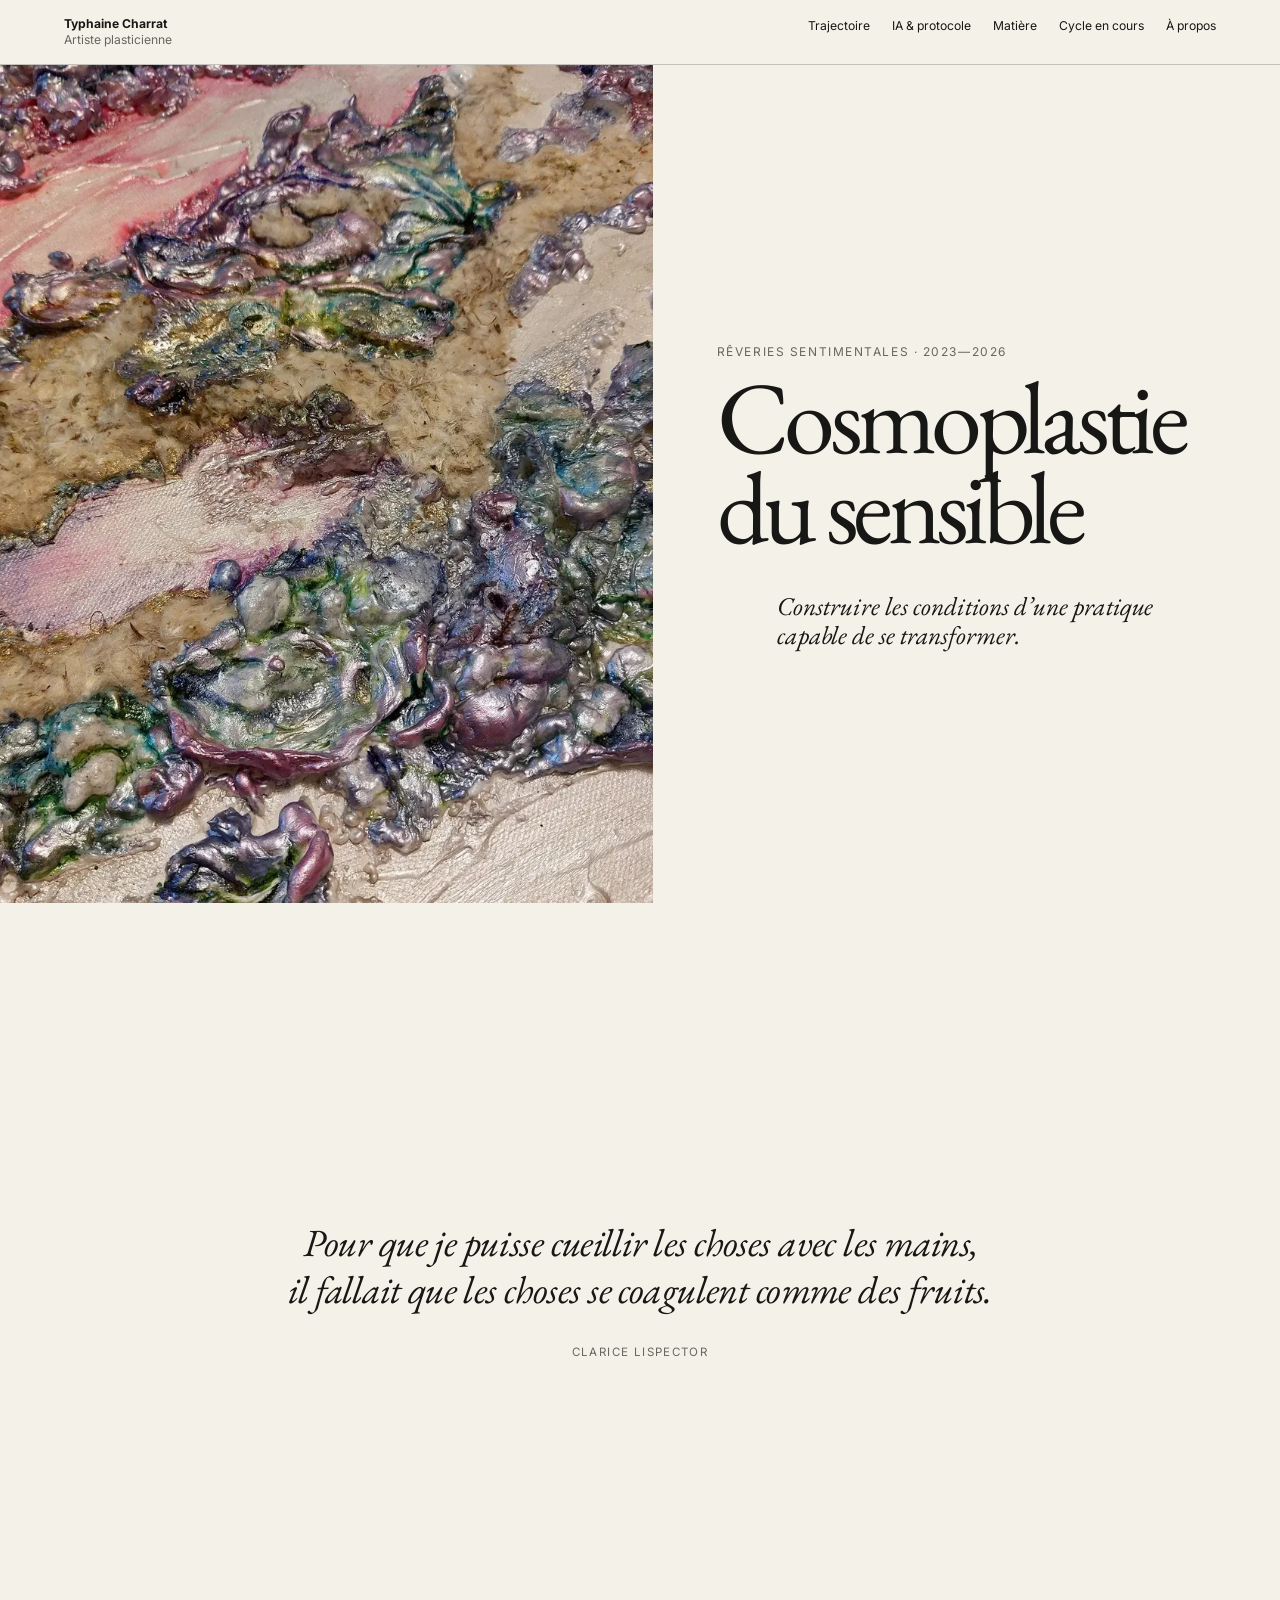
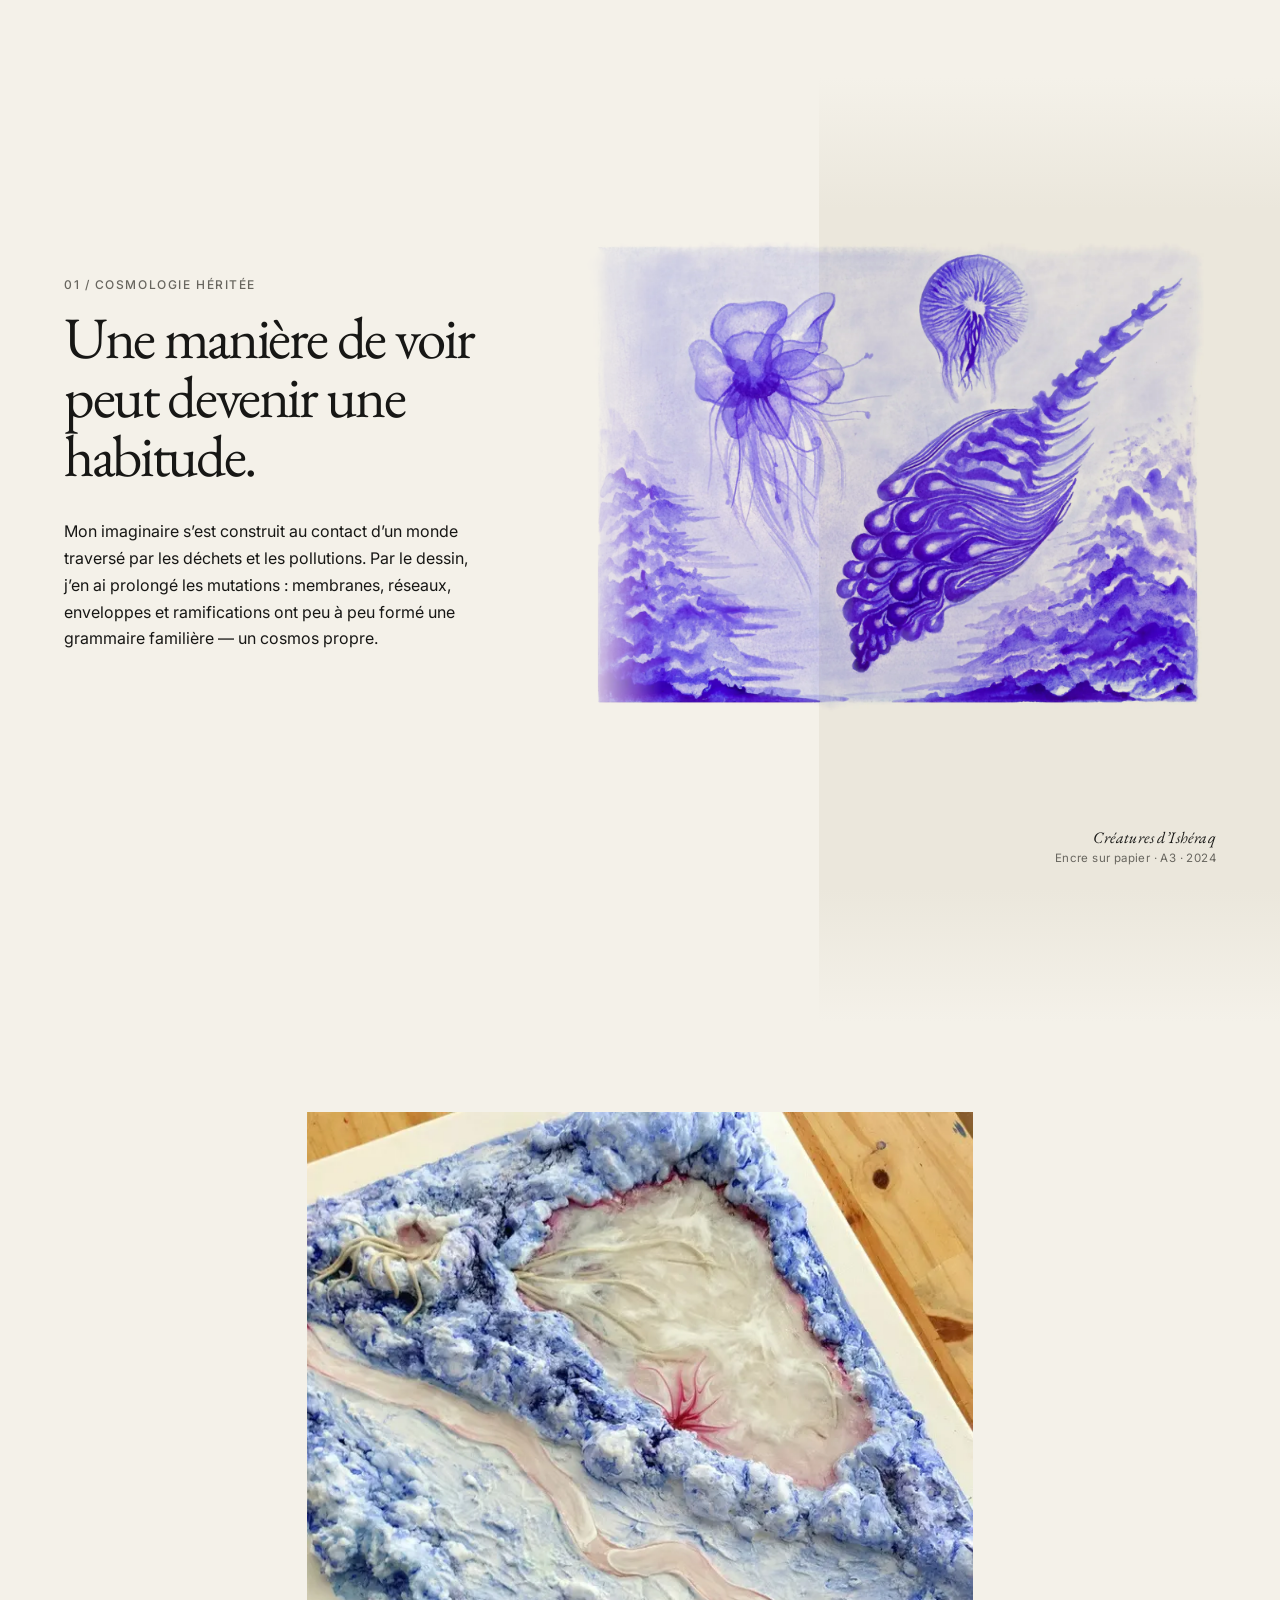
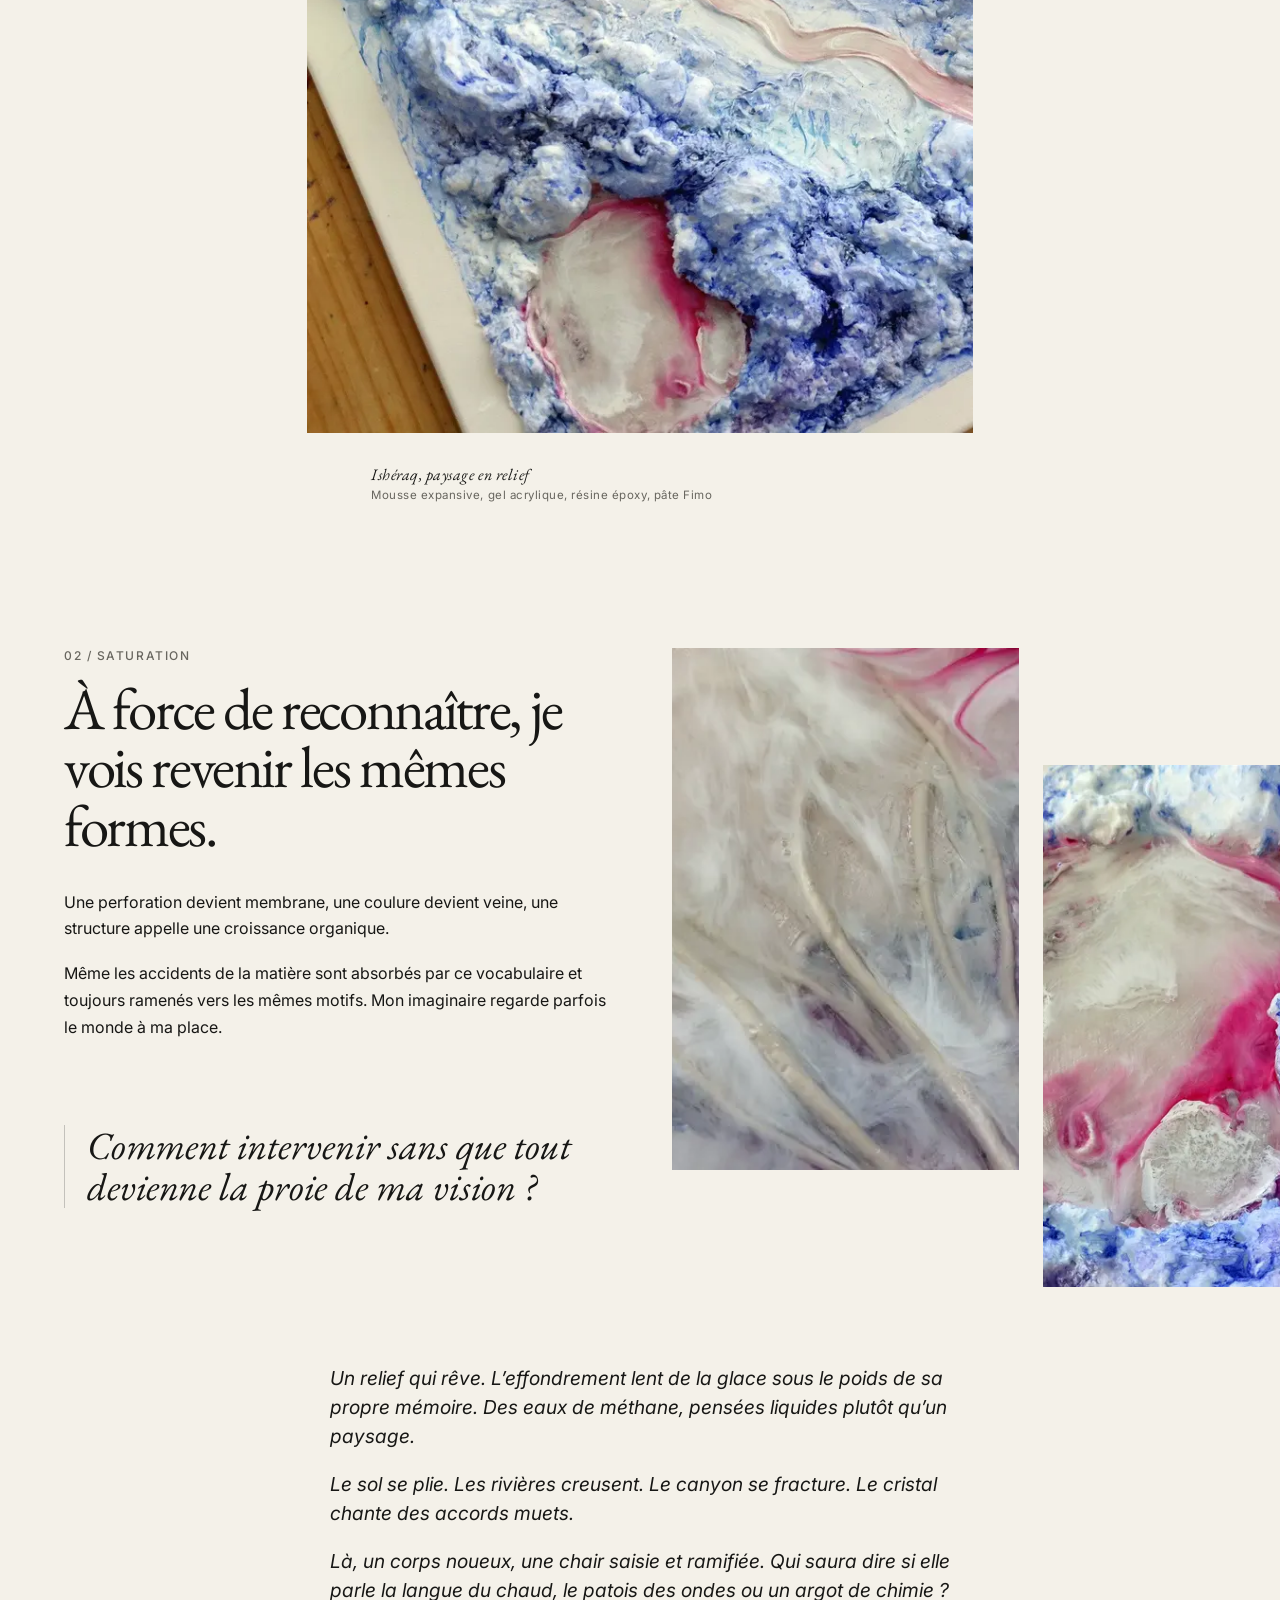
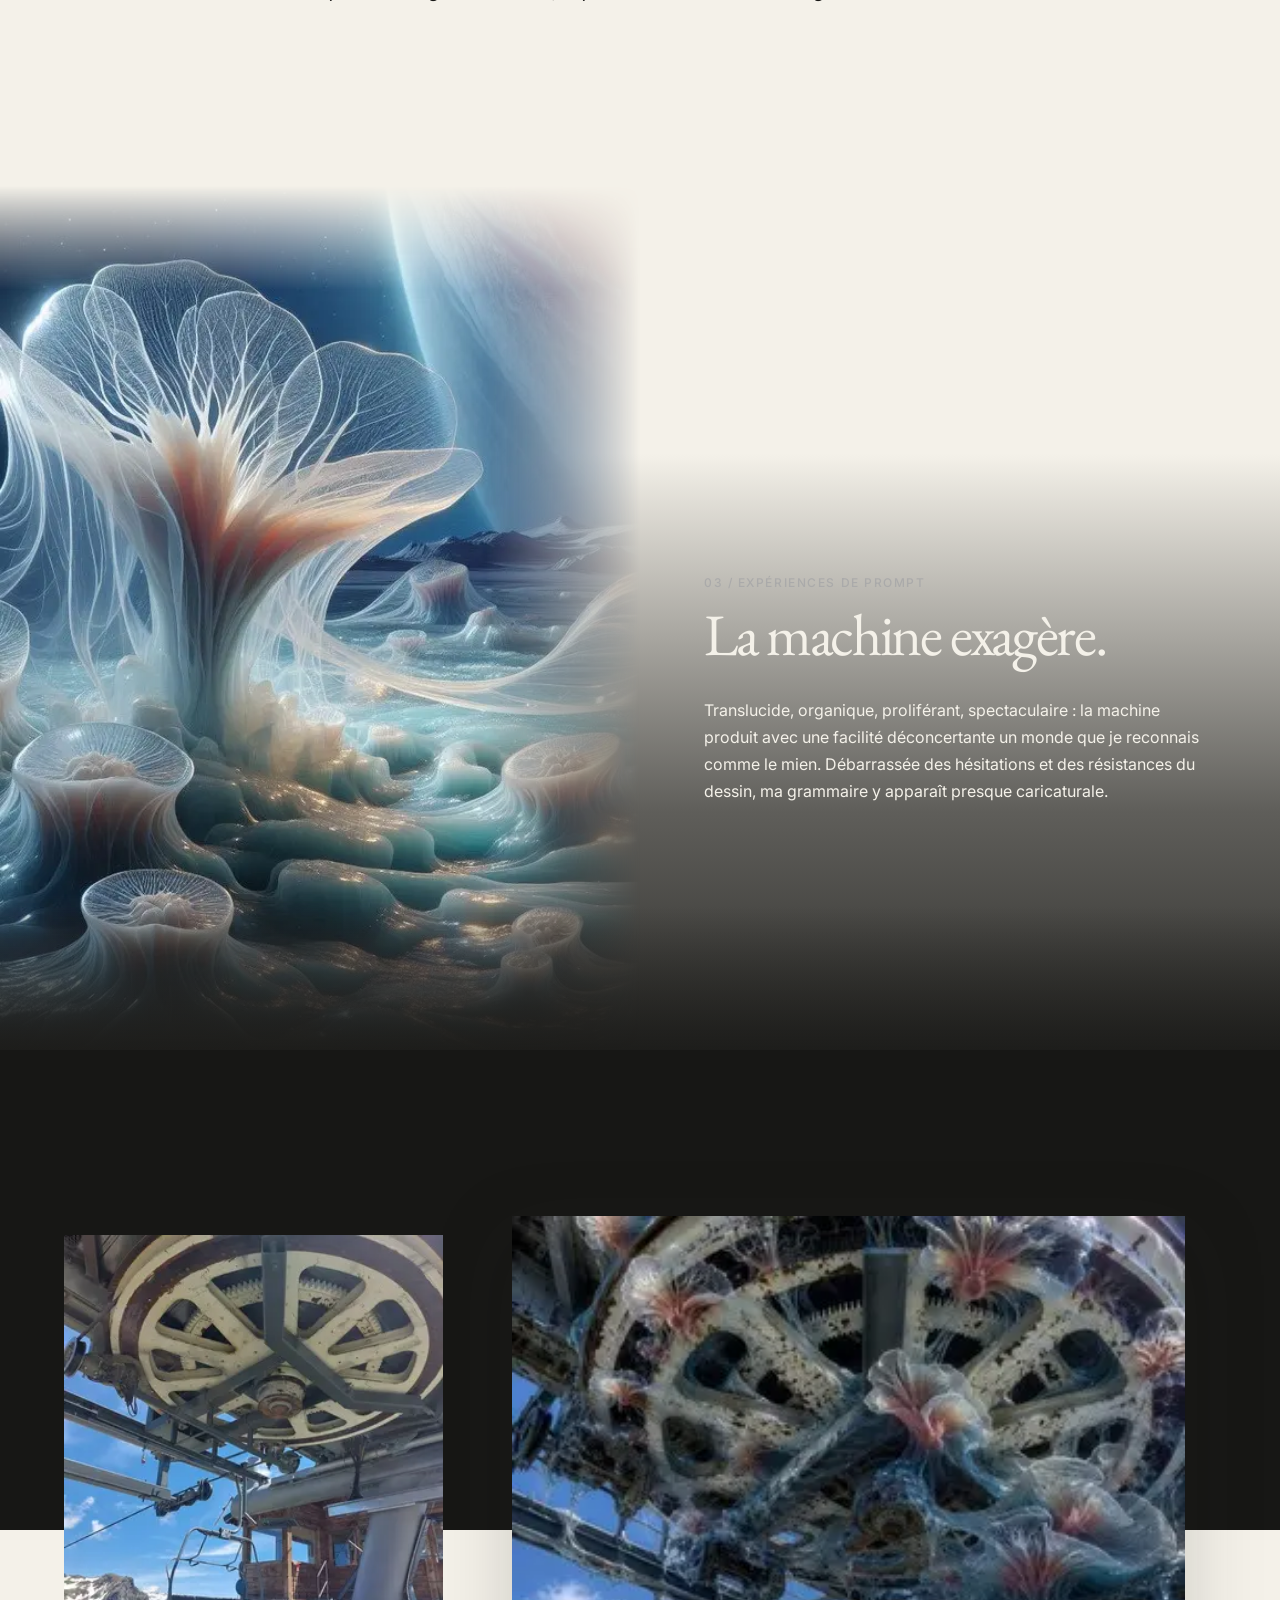
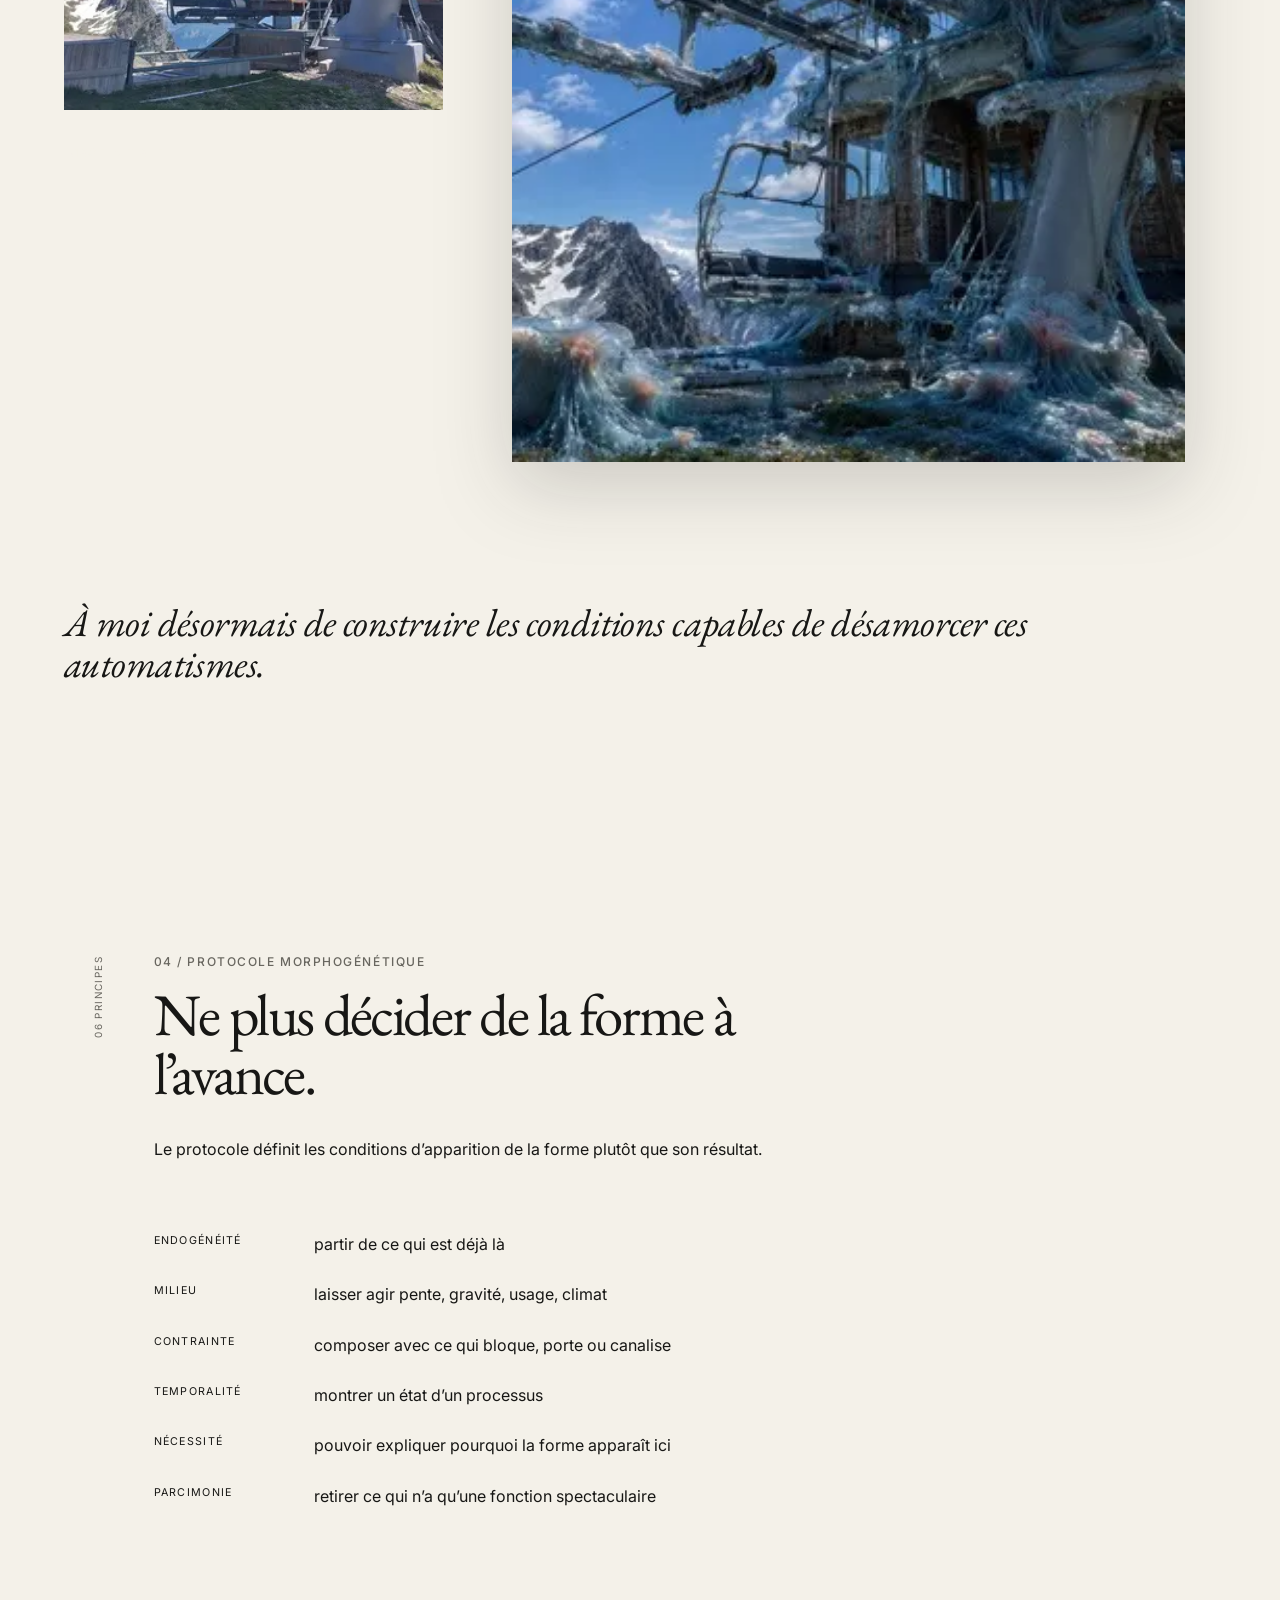
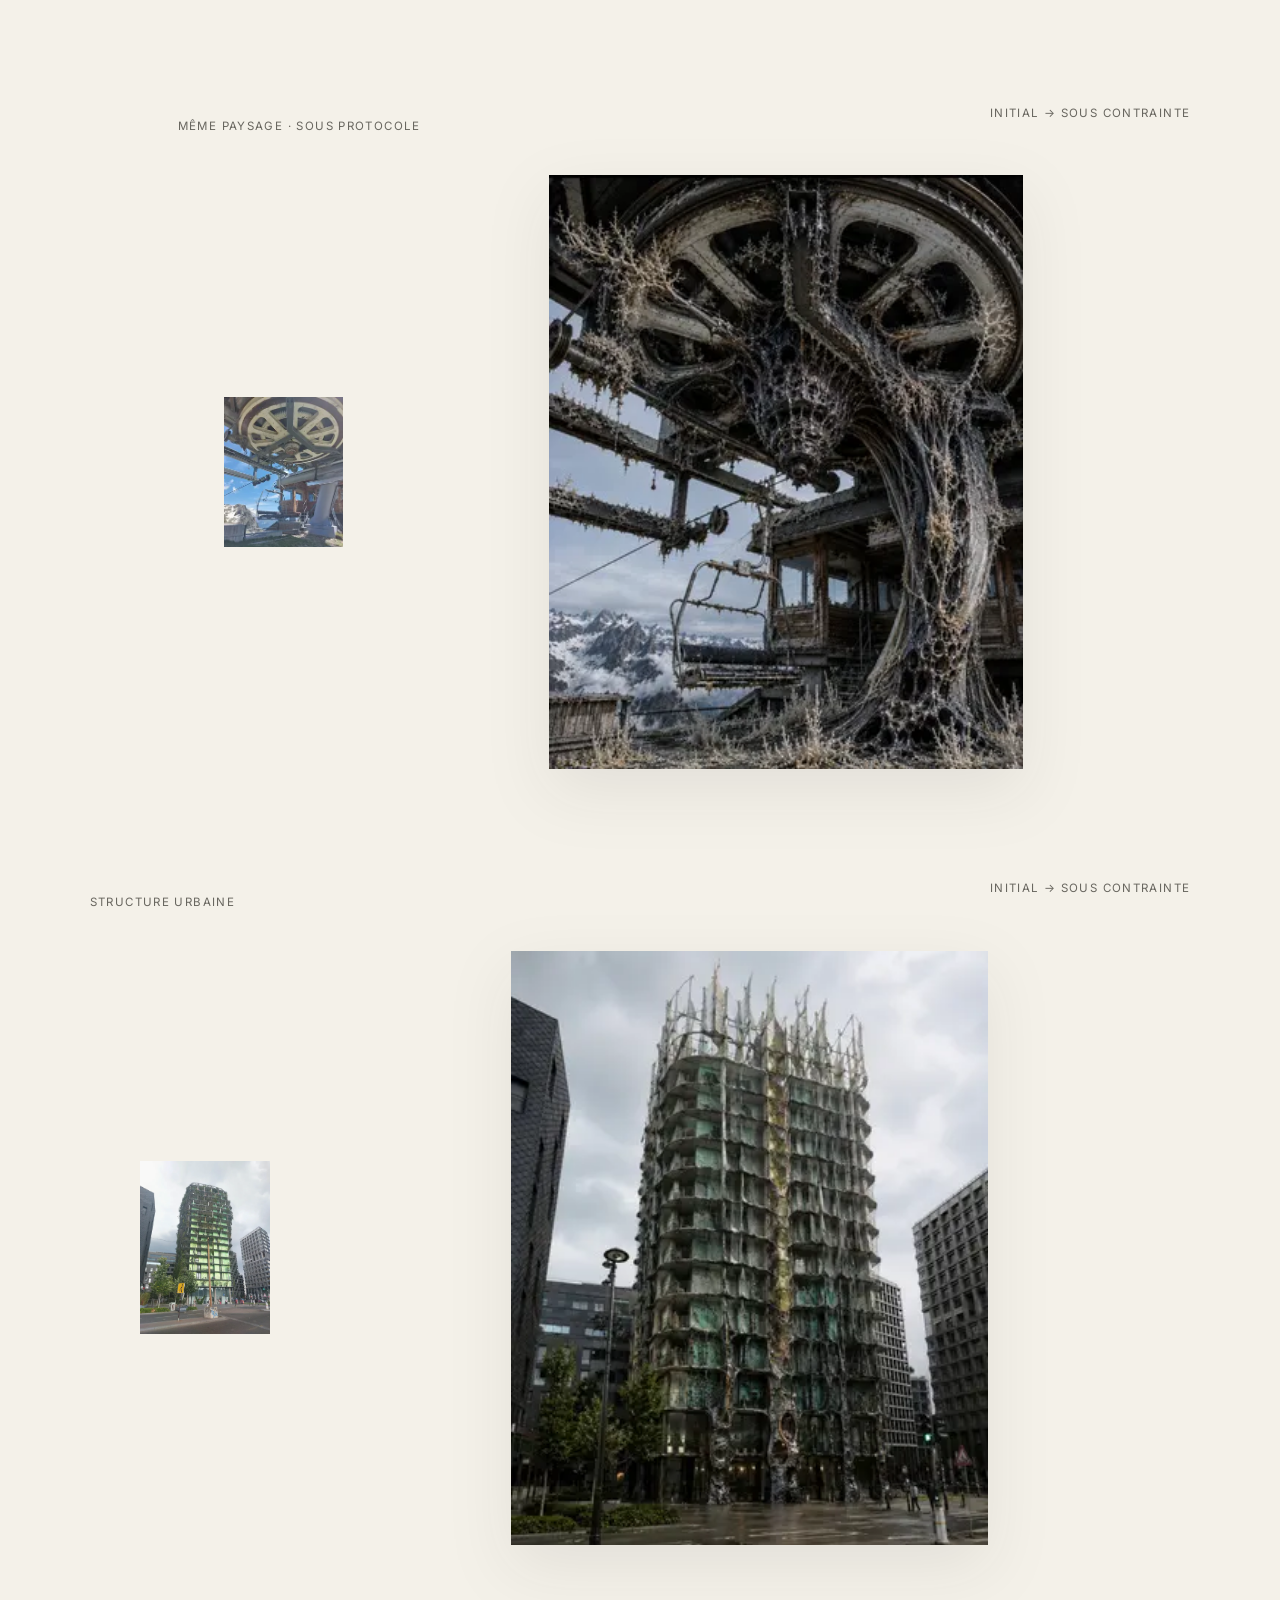
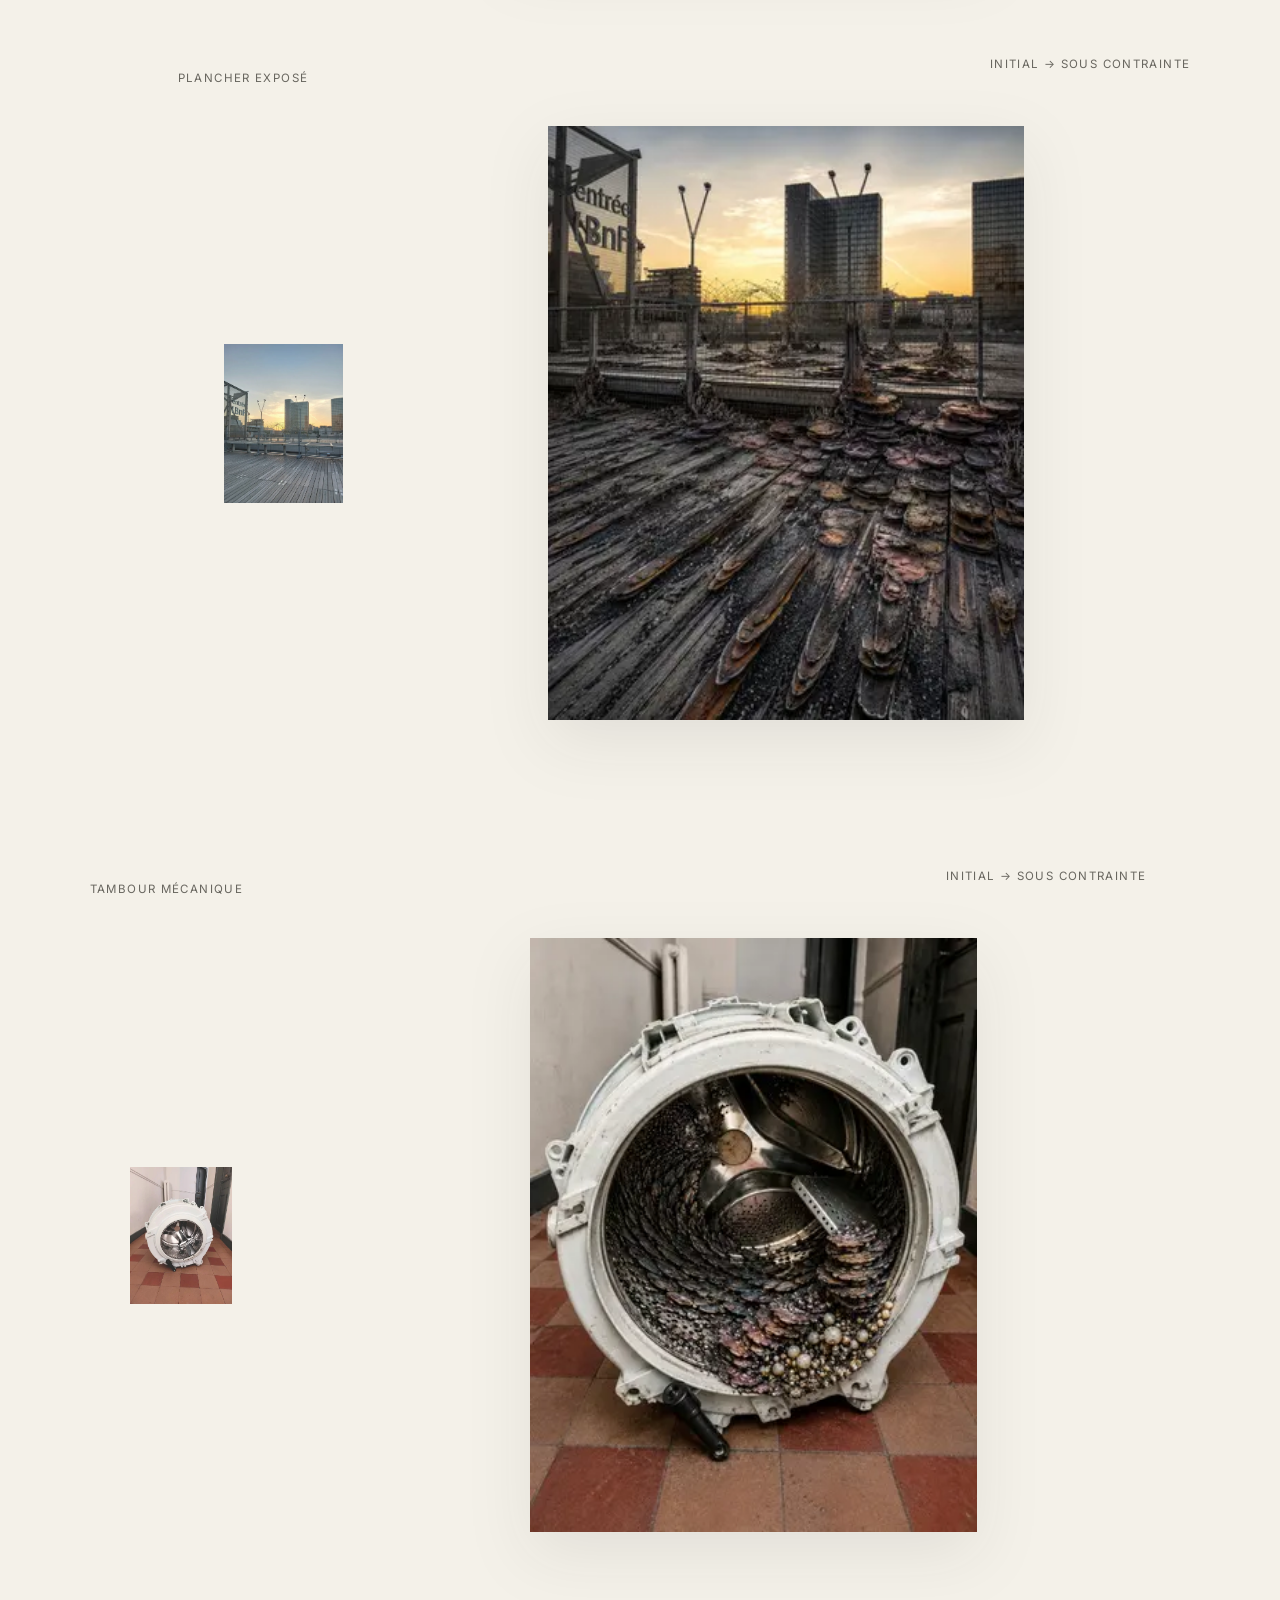
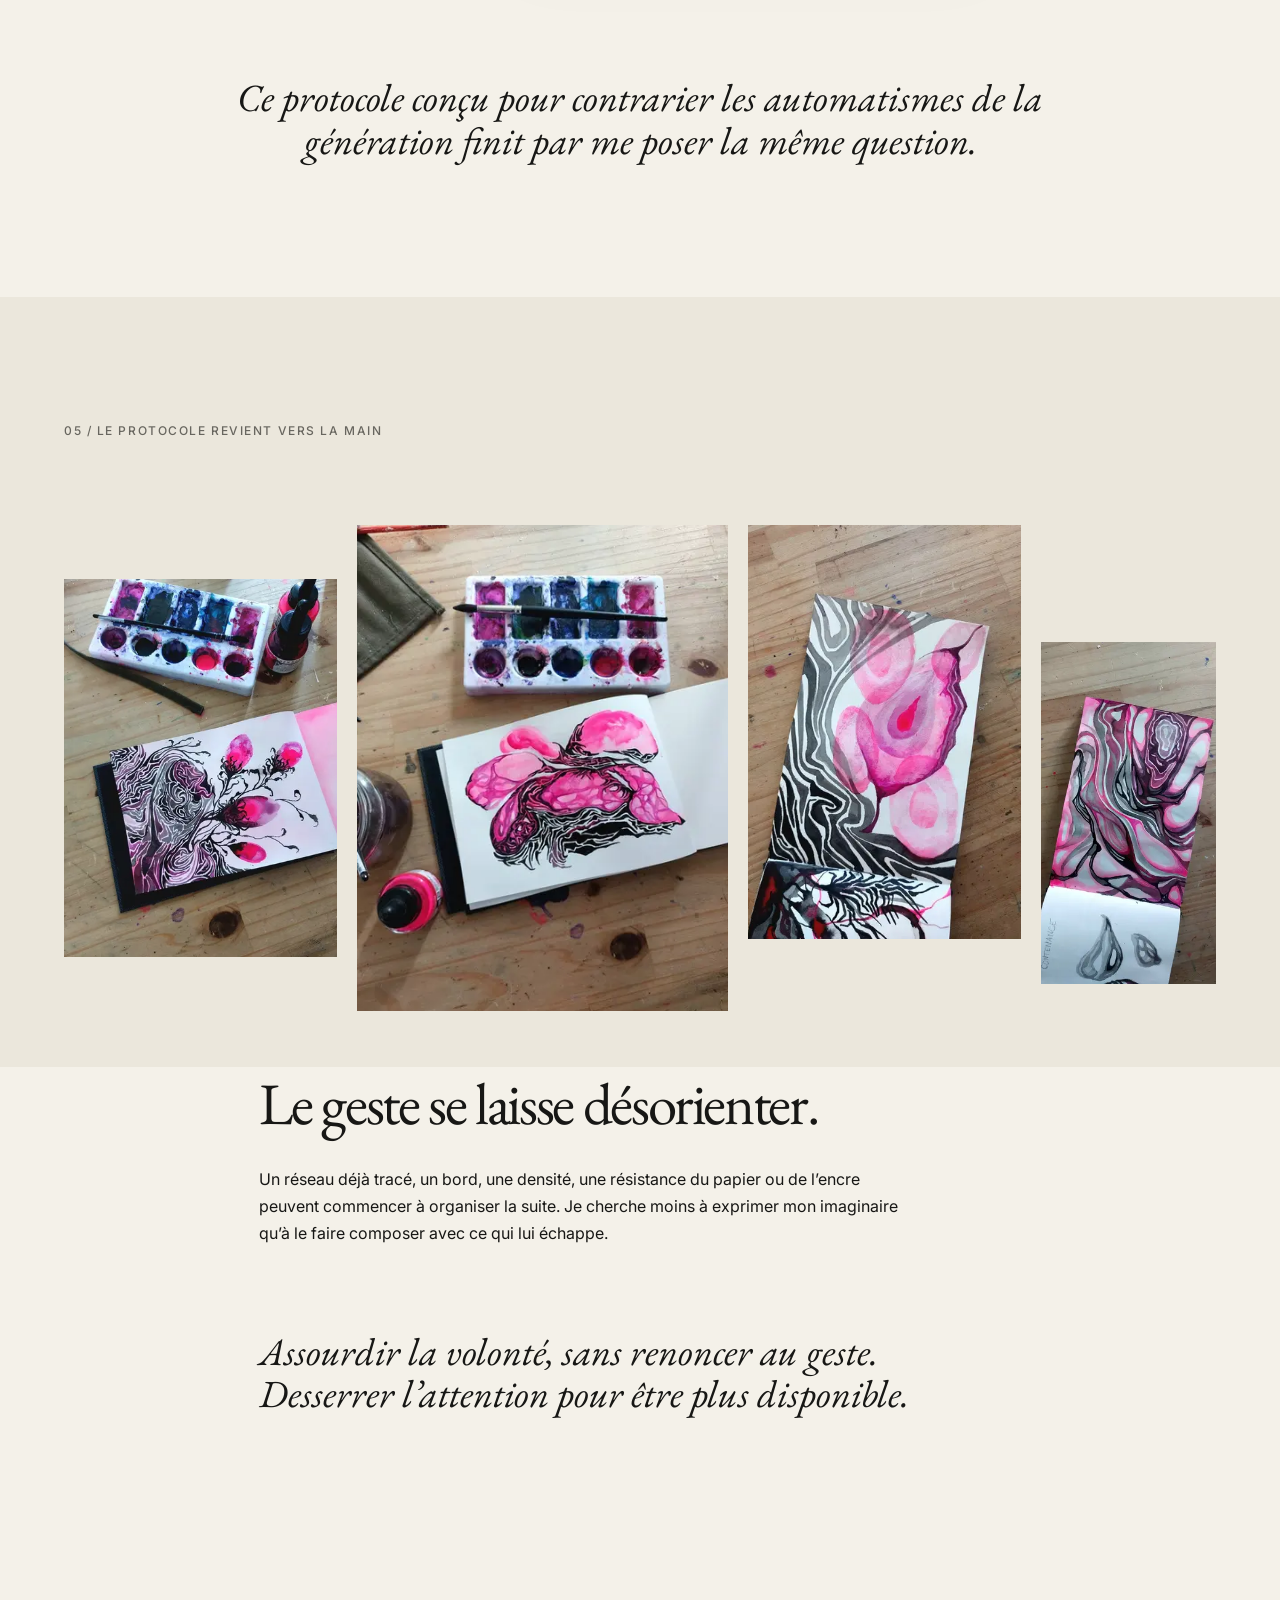
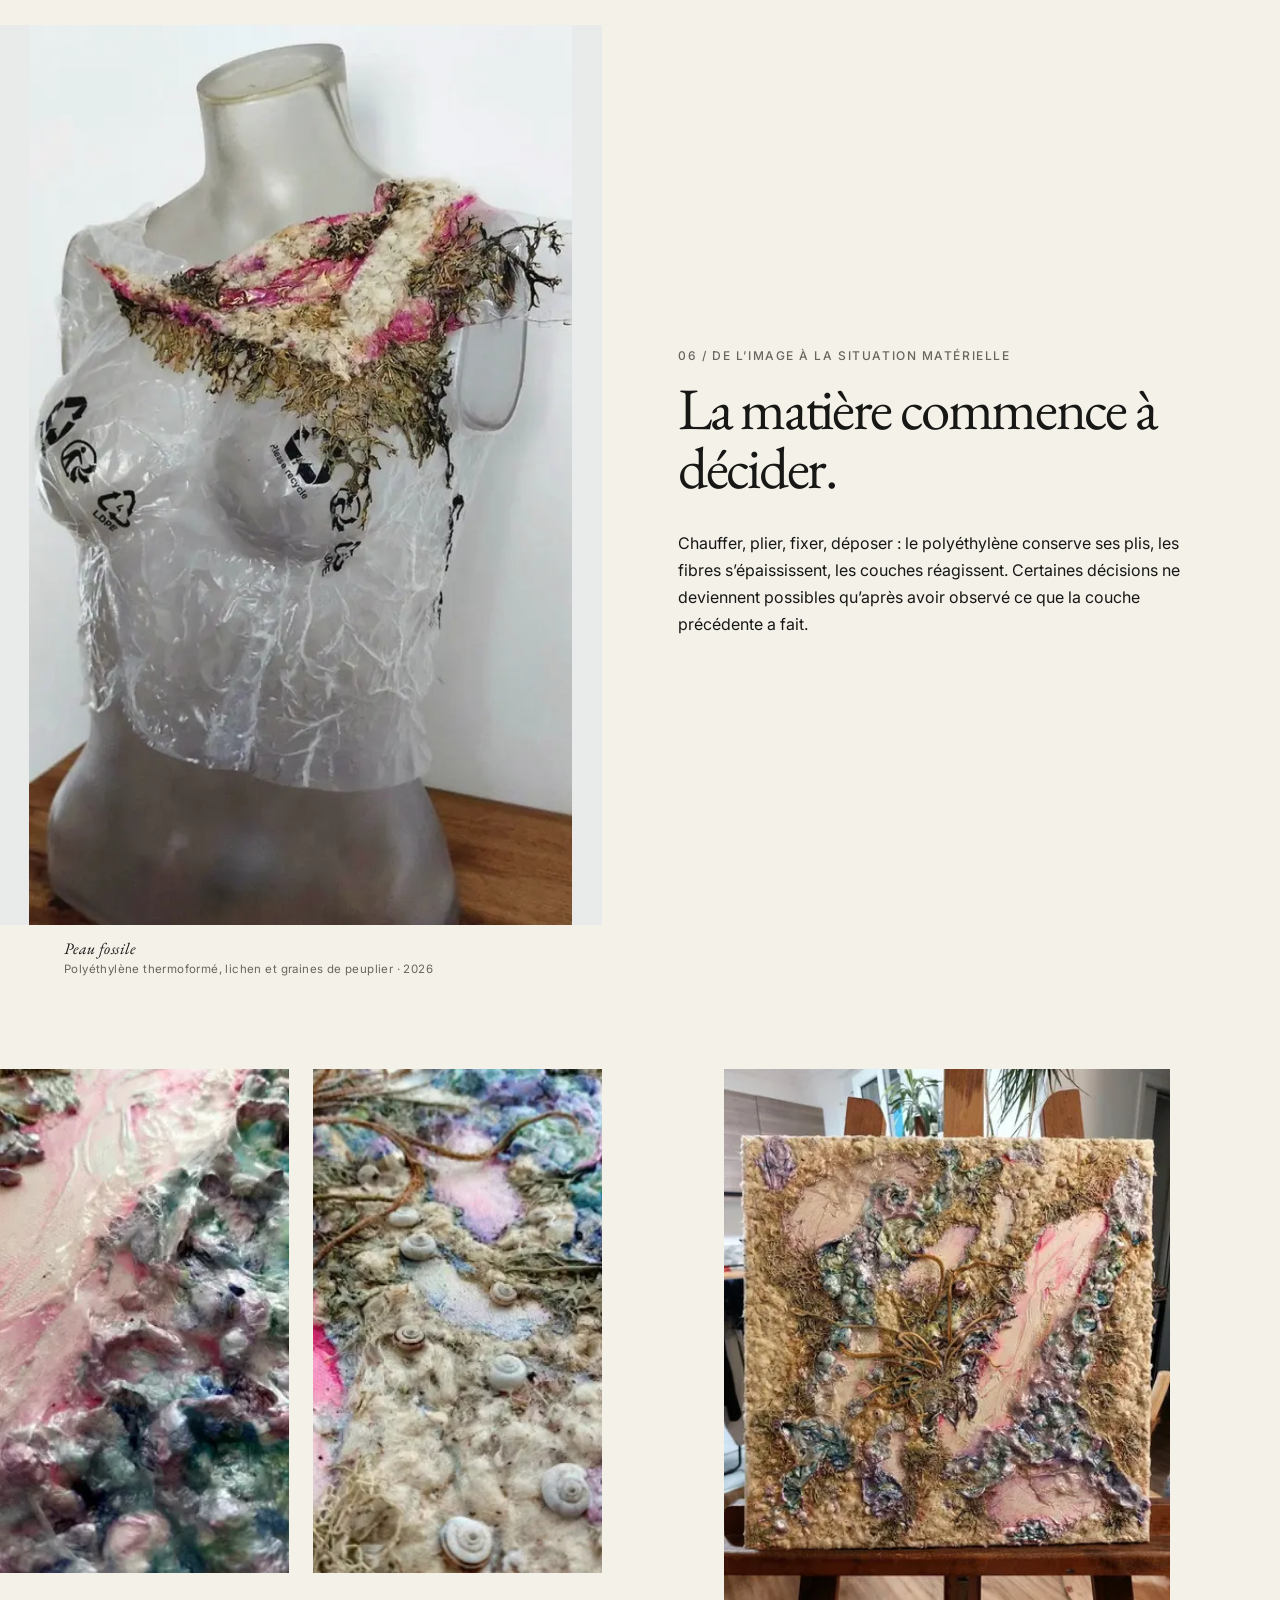
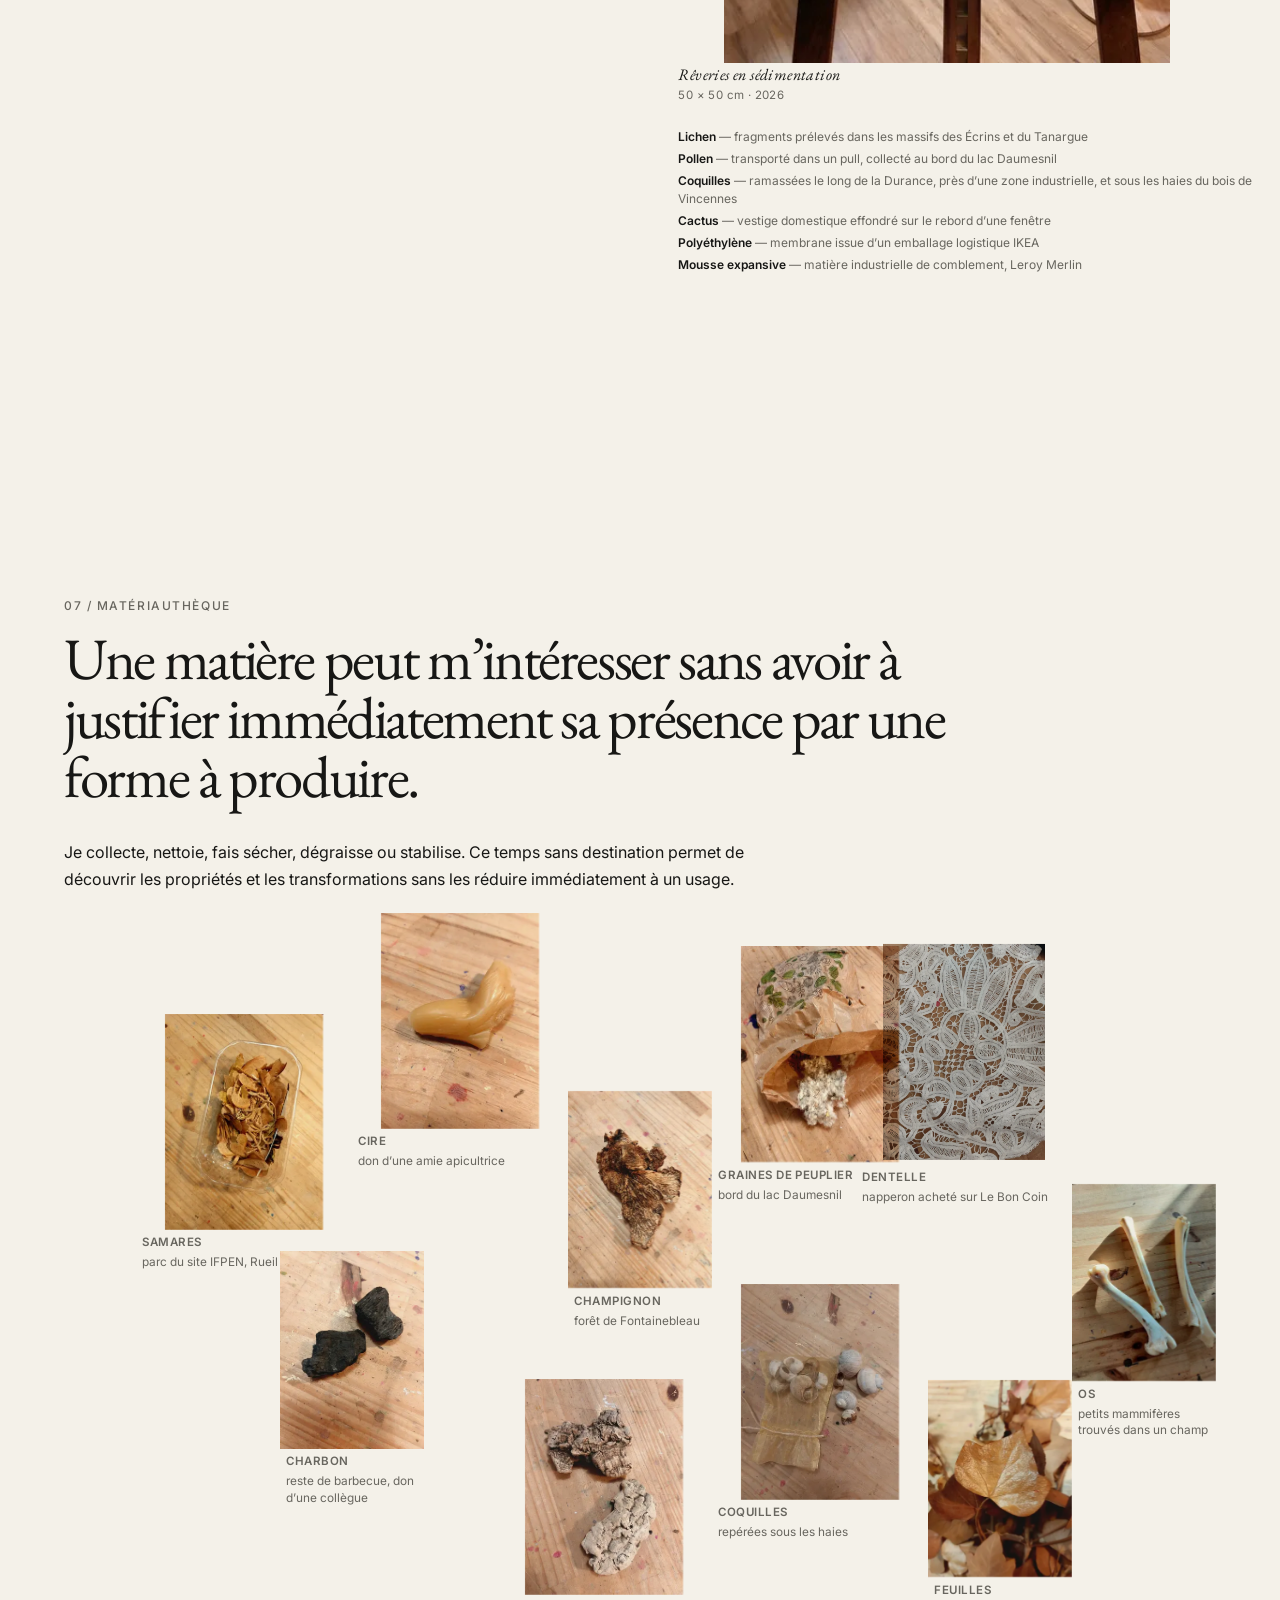
==== index.html @ 571560ed "Actualise la miniature sociale pour LinkedIn" ====
<!doctype html><html lang="fr"><head>
<meta charset="utf-8"><meta name="viewport" content="width=device-width,initial-scale=1"><meta name="theme-color" content="#f3f0e8">
<meta name="description" content="Rêveries sentimentales développe une cosmoplastie du sensible : une pratique poreuse aux transformations d’un monde abîmé, qui se recompose au contact des formes et des matériaux."><meta name="robots" content="index,follow,max-image-preview:large"><link rel="canonical" href="https://typhain.github.io/portfolio-typhaine-charrat/">
<meta property="og:locale" content="fr_FR"><meta property="og:type" content="website"><meta property="og:title" content="Typhaine Charrat — Artiste plasticienne | Rêveries sentimentales"><meta property="og:description" content="Rêveries sentimentales développe une cosmoplastie du sensible : une pratique poreuse aux transformations d’un monde abîmé, qui se recompose au contact des formes et des matériaux."><meta property="og:url" content="https://typhain.github.io/portfolio-typhaine-charrat/"><meta property="og:image" content="https://typhain.github.io/portfolio-typhaine-charrat/og-reveries-sentimentales-v2.jpg"><meta property="og:image:width" content="1200"><meta property="og:image:height" content="630"><meta property="og:image:alt" content="Typhaine Charrat — Rêveries sentimentales, cosmoplastie du sensible">
<meta name="twitter:card" content="summary_large_image"><meta name="twitter:title" content="Typhaine Charrat — Artiste plasticienne | Rêveries sentimentales"><meta name="twitter:description" content="Rêveries sentimentales développe une cosmoplastie du sensible : une pratique poreuse aux transformations d’un monde abîmé, qui se recompose au contact des formes et des matériaux."><meta name="twitter:image" content="https://typhain.github.io/portfolio-typhaine-charrat/og-reveries-sentimentales-v2.jpg">
<title>Typhaine Charrat — Artiste plasticienne | Rêveries sentimentales</title>
<script type="application/ld+json">{"@context":"https://schema.org","@type":"ProfilePage","name":"Typhaine Charrat — Artiste plasticienne | Rêveries sentimentales","url":"https://typhain.github.io/portfolio-typhaine-charrat/","description":"Rêveries sentimentales développe une cosmoplastie du sensible : une pratique poreuse aux transformations d’un monde abîmé, qui se recompose au contact des formes et des matériaux.","inLanguage":"fr","mainEntity":{"@type":"Person","name":"Typhaine Charrat","jobTitle":"Artiste plasticienne","homeLocation":{"@type":"Place","name":"Paris, France"},"url":"https://typhain.github.io/portfolio-typhaine-charrat/","knowsAbout":["art contemporain","dessin","assemblage","matières organiques et synthétiques","image générée","cosmoplastie du sensible"],"subjectOf":{"@type":"CreativeWork","name":"Rêveries sentimentales","description":"Rêveries sentimentales développe une cosmoplastie du sensible : une pratique poreuse aux transformations d’un monde abîmé, qui se recompose au contact des formes et des matériaux."}}}</script><link rel="icon" type="image/svg+xml" href="data:image/svg+xml,%3Csvg xmlns='http://www.w3.org/2000/svg' viewBox='0 0 32 32'%3E%3Crect width='32' height='32' fill='%23f3f0e8'/%3E%3Cpath d='M5 20C10 4 18 28 27 10' fill='none' stroke='%23191818' stroke-width='2'/%3E%3C/svg%3E"><link rel="preconnect" href="https://fonts.googleapis.com"><link rel="preconnect" href="https://fonts.gstatic.com" crossorigin><link rel="preload" as="image" href="img-000.webp" type="image/webp" fetchpriority="high"><link rel="stylesheet" href="styles.css"><link rel="stylesheet" href="fonts.css"></head><body>
<a class="skip" href="#main">Aller au contenu</a><header class="site-header"><a class="identity" href="#top"><b>Typhaine Charrat</b><span>Artiste plasticienne</span></a><button class="menu-toggle" type="button" aria-expanded="false" aria-controls="nav">Index</button><nav id="nav"><a href="#trajectoire">Trajectoire</a><a href="#ia">IA &amp; protocole</a><a href="#matiere">Matière</a><a href="#cycle">Cycle en cours</a><a href="#apropos">À propos</a></nav></header>
<main id="main">
<section class="hero" id="top"><img loading="eager" decoding="async" fetchpriority="high" class="hero-field" src="img-000.webp" width="972" height="1108" alt="Surface stratifiée, fibreuse et irisée"><div class="hero-copy"><p class="eyebrow">Rêveries sentimentales · 2023—2026</p><h1>Cosmoplastie<br>du sensible</h1><p>Construire les conditions d’une pratique capable de se transformer.</p></div></section>
<section class="epigraph" aria-label="Citation de Clarice Lispector"><blockquote>Pour que je puisse cueillir les choses avec les mains,<br> il fallait que les choses se coagulent comme des fruits.</blockquote><cite>Clarice Lispector</cite></section>
<section class="origin" id="trajectoire"><div class="origin-copy"><p class="section-no">01 / Cosmologie héritée</p><h2>Une manière de voir peut devenir une habitude.</h2><p>Mon imaginaire s’est construit au contact d’un monde traversé par les déchets et les pollutions. Par le dessin, j’en ai prolongé les mutations : membranes, réseaux, enveloppes et ramifications ont peu à peu formé une grammaire familière — un cosmos propre.</p></div><img loading="lazy" decoding="async" class="drawing" src="img-001.webp" width="1600" height="1220" alt="Créatures d’Ishéraq dessinées à l’encre bleue"><p class="artwork-caption creatures-caption"><em>Créatures d’Ishéraq</em><br>Encre sur papier · A3 · 2024</p></section>
<section class="saturation"><img loading="lazy" decoding="async" class="sat-main" src="img-002.webp" width="702" height="972" alt="Ishéraq, paysage en relief bleu et rose"><img loading="lazy" decoding="async" class="sat-detail one" src="img-003.webp" width="347" height="463" alt="Détail translucide et fibreux"><img loading="lazy" decoding="async" class="sat-detail two" src="img-004.webp" width="417" height="555" alt="Détail rose et bleu"><div class="sat-copy"><p class="section-no">02 / Saturation</p><h2>À force de reconnaître, je vois revenir les mêmes formes.</h2><p>Une perforation devient membrane, une coulure devient veine, une structure appelle une croissance organique.</p><p>Même les accidents de la matière sont absorbés par ce vocabulaire et toujours ramenés vers les mêmes motifs. Mon imaginaire regarde parfois le monde à ma place.</p><blockquote>Comment intervenir sans que tout devienne la proie de ma vision&nbsp;?</blockquote></div><p class="isheraq-caption"><em>Ishéraq, paysage en relief</em><br>Mousse expansive, gel acrylique, résine époxy, pâte Fimo</p><blockquote class="isheraq-text"><p>Un relief qui rêve. L’effondrement lent de la glace sous le poids de sa propre mémoire. Des eaux de méthane, pensées liquides plutôt qu’un paysage.</p><p>Le sol se plie. Les rivières creusent. Le canyon se fracture. Le cristal chante des accords muets.</p><p>Là, un corps noueux, une chair saisie et ramifiée. Qui saura dire si elle parle la langue du chaud, le patois des ondes ou un argot de chimie&nbsp;?</p></blockquote></section>
<section class="mirror" id="ia"><img loading="lazy" decoding="async" class="mirror-world" src="img-005.webp" width="578" height="820" alt="Paysage glaciaire peuplé de fleurs hybrides produit par intelligence artificielle"><div class="mirror-copy"><p class="section-no">03 / Expériences de prompt</p><h2>La machine exagère.</h2><p>Translucide, organique, proliférant, spectaculaire : la machine produit avec une facilité déconcertante un monde que je reconnais comme le mien. Débarrassée des hésitations et des résistances du dessin, ma grammaire y apparaît presque caricaturale.</p></div><div class="ai-application" aria-label="Application de l’imaginaire généré au paysage initial"><figure class="ai-source"><img loading="lazy" decoding="async" src="img-007.webp" width="313" height="393" alt="Photographie initiale d’une remontée mécanique en montagne"><figcaption>image initiale</figcaption></figure><figure class="ai-hybrid"><img loading="lazy" decoding="async" src="img-006.webp" width="323" height="406" alt="Remontée mécanique envahie par les mêmes fleurs hybrides générées par intelligence artificielle"></figure></div><p class="mirror-conclusion">À moi désormais de construire les conditions capables de désamorcer ces automatismes.</p></section>
<section class="transformations"><div class="transform-intro"><p class="section-no">04 / Protocole morphogénétique</p><h2>Ne plus décider de la forme à l’avance.</h2><p>Le protocole définit les conditions d’apparition de la forme plutôt que son résultat.</p><dl class="principles"><div><dt>Endogénéité</dt><dd>partir de ce qui est déjà là</dd></div><div><dt>Milieu</dt><dd>laisser agir pente, gravité, usage, climat</dd></div><div><dt>Contrainte</dt><dd>composer avec ce qui bloque, porte ou canalise</dd></div><div><dt>Temporalité</dt><dd>montrer un état d’un processus</dd></div><div><dt>Nécessité</dt><dd>pouvoir expliquer pourquoi la forme apparaît ici</dd></div><div><dt>Parcimonie</dt><dd>retirer ce qui n’a qu’une fonction spectaculaire</dd></div></dl></div>
<div class="pair pair-a"><p>Même paysage · sous protocole</p><img loading="lazy" decoding="async" src="img-015.webp" width="261" height="327" alt="Remontée mécanique initiale reprise pour le protocole"><img loading="lazy" decoding="async" class="after" src="img-008.webp" width="324" height="406" alt="Remontée mécanique transformée sous contraintes, avec des excroissances d’apparence métallique"></div><div class="pair pair-b"><p>Structure urbaine</p><img loading="lazy" decoding="async" src="img-013.webp" width="694" height="925" alt="Immeuble vert avant transformation"><img loading="lazy" decoding="async" class="after" src="img-014.webp" width="324" height="404" alt="Immeuble transformé sous contraintes"></div><div class="pair pair-c"><p>Plancher exposé</p><img loading="lazy" decoding="async" src="img-009.webp" width="694" height="925" alt="Plancher avant transformation"><img loading="lazy" decoding="async" class="after" src="img-010.webp" width="324" height="404" alt="Plancher transformé sous contraintes"></div><div class="pair pair-d"><p>Tambour mécanique</p><img loading="lazy" decoding="async" src="img-011.webp" width="694" height="925" alt="Tambour avant transformation"><img loading="lazy" decoding="async" class="after" src="img-012.webp" width="324" height="431" alt="Tambour transformé sous contraintes"></div><p class="transform-coda">Ce protocole conçu pour contrarier les automatismes de la génération finit par me poser la même question.</p></section>
<section class="hand"><p class="section-no">05 / Le protocole revient vers la main</p><img loading="lazy" decoding="async" class="h1" src="img-016.webp" width="417" height="556" alt="Carnet et encres"><img loading="lazy" decoding="async" class="h2" src="img-017.webp" width="417" height="556" alt="Dessin rose et noir"><img loading="lazy" decoding="async" class="h3" src="img-018.webp" width="417" height="556" alt="Carnet ouvert"><img loading="lazy" decoding="async" class="h4" src="img-019.webp" width="417" height="556" alt="Réseau dessiné"><div class="hand-copy"><h2>Le geste se laisse désorienter.</h2><p>Un réseau déjà tracé, un bord, une densité, une résistance du papier ou de l’encre peuvent commencer à organiser la suite. Je cherche moins à exprimer mon imaginaire qu’à le faire composer avec ce qui lui échappe.</p><blockquote>Assourdir la volonté, sans renoncer au geste.<br>Desserrer l’attention pour être plus disponible.</blockquote></div></section>
<section class="material" id="matiere"><img loading="lazy" decoding="async" class="skin" src="img-020.webp" width="585" height="969" alt="Peau fossile en polyéthylène thermoformé portée sur un buste"><p class="artwork-caption skin-caption"><em>Peau fossile</em><br>Polyéthylène thermoformé, lichen et graines de peuplier · 2026</p><div class="material-copy"><p class="section-no">06 / De l’image à la situation matérielle</p><h2>La matière commence à décider.</h2><p>Chauffer, plier, fixer, déposer : le polyéthylène conserve ses plis, les fibres s’épaississent, les couches réagissent. Certaines décisions ne deviennent possibles qu’après avoir observé ce que la couche précédente a fait.</p></div><img loading="lazy" decoding="async" class="material-detail d1" src="img-021.webp" width="323" height="394" alt="Détail irisé de Peau fossile"><img loading="lazy" decoding="async" class="material-detail d2" src="img-022.webp" width="323" height="394" alt="Détail stratifié de Peau fossile"><img loading="lazy" decoding="async" class="material-work" src="img-023.webp" width="417" height="556" alt="Rêveries en sédimentation"><p class="artwork-caption sedimentation-caption"><em>Rêveries en sédimentation</em><br>50 × 50 cm · 2026</p><div class="material-provenance"><p><strong>Lichen</strong> — fragments prélevés dans les massifs des Écrins et du Tanargue</p><p><strong>Pollen</strong> — transporté dans un pull, collecté au bord du lac Daumesnil</p><p><strong>Coquilles</strong> — ramassées le long de la Durance, près d’une zone industrielle, et sous les haies du bois de Vincennes</p><p><strong>Cactus</strong> — vestige domestique effondré sur le rebord d’une fenêtre</p><p><strong>Polyéthylène</strong> — membrane issue d’un emballage logistique IKEA</p><p><strong>Mousse expansive</strong> — matière industrielle de comblement, Leroy Merlin</p></div></section>
<section class="library"><div class="library-copy"><p class="section-no">07 / Matériauthèque</p><h2>Une matière peut m’intéresser sans avoir à justifier immédiatement sa présence par une forme à produire.</h2><p>Je collecte, nettoie, fais sécher, dégraisse ou stabilise. Ce temps sans destination permet de découvrir les propriétés et les transformations sans les réduire immédiatement à un usage.</p></div><div class="objects">
<figure style="--x:2;--y:2"><img loading="lazy" decoding="async" src="img-024.webp" width="336" height="461" alt="Samares"><figcaption><strong>Samares</strong><span>parc du site IFPEN, Rueil</span></figcaption></figure><figure style="--x:5;--y:1"><img loading="lazy" decoding="async" src="img-025.webp" width="336" height="461" alt="Cire"><figcaption><strong>Cire</strong><span>don d’une amie apicultrice</span></figcaption></figure><figure style="--x:8;--y:3"><img loading="lazy" decoding="async" src="img-026.webp" width="336" height="461" alt="Champignon"><figcaption><strong>Champignon</strong><span>forêt de Fontainebleau</span></figcaption></figure><figure style="--x:10;--y:1"><img loading="lazy" decoding="async" src="img-027.webp" width="336" height="461" alt="Graines de peuplier"><figcaption><strong>Graines de peuplier</strong><span>bord du lac Daumesnil</span></figcaption></figure><figure style="--x:12;--y:1"><img loading="lazy" decoding="async" src="img-028.webp" width="1200" height="1600" alt="Napperon ancien en dentelle blanche"><figcaption><strong>Dentelle</strong><span>napperon acheté sur Le Bon Coin</span></figcaption></figure><figure style="--x:4;--y:6"><img loading="lazy" decoding="async" src="img-029.webp" width="336" height="461" alt="Charbon"><figcaption><strong>Charbon</strong><span>reste de barbecue, don d’une collègue</span></figcaption></figure><figure style="--x:7;--y:7"><img loading="lazy" decoding="async" src="img-030.webp" width="336" height="461" alt="Liège"><figcaption><strong>Liège</strong><span>trouvé sur un sentier en Espagne</span></figcaption></figure><figure style="--x:10;--y:6"><img loading="lazy" decoding="async" src="img-031.webp" width="336" height="461" alt="Coquilles"><figcaption><strong>Coquilles</strong><span>repérées sous les haies</span></figcaption></figure><figure style="--x:13;--y:7"><img loading="lazy" decoding="async" src="img-032.webp" width="336" height="461" alt="Feuilles"><figcaption><strong>Feuilles</strong><span>stabilisées à la glycérine végétale</span></figcaption></figure><figure style="--x:15;--y:5"><img loading="lazy" decoding="async" src="img-033.webp" width="336" height="461" alt="Os"><figcaption><strong>Os</strong><span>petits mammifères trouvés dans un champ</span></figcaption></figure></div></section>
<section class="poly-threshold"><p>collecter · conserver · observer · expérimenter</p><img loading="lazy" decoding="async" src="img-034.webp" width="731" height="548" alt="Fragment translucide de polyéthylène thermoformé"><p class="poly-caption">Polyéthylène thermoformé</p><blockquote>Connaître les matériaux avant de savoir ce que j’attends d’eux.</blockquote></section>
<section class="cycle" id="cycle"><div class="cycle-copy"><p class="section-no">08 / Nouvelle intention</p><h2>La peau fossile était produite.<br>L’os est rencontré.</h2><p>Je travaille désormais davantage avec des formes, des matières et des objets qui existaient avant mon geste. Leur architecture, leurs usages antérieurs, leurs fragilités et leurs résistances deviennent des conditions avec lesquelles composer.</p><blockquote>La rêverie, ici, n’est ni une fuite hors du réel ni un déploiement de l’imaginaire. Elle désigne une manière de rester disponible à ce qui résiste, déplace ou transforme l’intention. Elle ne projette plus ce cosmos au-delà du réel&nbsp;: elle le recompose dans la rencontre avec lui.</blockquote></div><figure class="bone-figure bone-a"><img loading="lazy" decoding="async" class="bone" src="img-036.webp" width="580" height="773" alt="Os gras nettoyé"><figcaption>os gras</figcaption></figure><figure class="bone-figure bone-b"><img loading="lazy" decoding="async" class="bone" src="img-038.webp" width="773" height="1031" alt="Os sec dont l’architecture trabéculaire est visible"><figcaption>os sec</figcaption></figure></section>
<section class="lamp"><img loading="lazy" decoding="async" class="lamp-sketch" src="img-040.webp" width="1041" height="1388" alt="Esquisse au crayon de la lampe en cours de conception"><p class="artwork-caption lamp-caption"><em>Lampe os</em> · projet en cours<br>Os, laiton, dentelle, gaze, samares et lumière · 2026</p><img loading="lazy" decoding="async" class="lamp-matter" src="img-041.webp" width="1041" height="1388" alt="Morceau de bois sculpté associé à la recherche matérielle de la lampe"><img loading="lazy" decoding="async" class="lamp-fragments" src="img-042.webp" width="521" height="694" alt="Fragments matériels détourés"><div class="lamp-copy"><p class="section-no">09 / La forme précède le geste</p><h2>Composer à partir d’une présence.</h2><p>Un projet associant os, laiton, dentelle, lumière et matières végétales. La forme n’est pas appliquée à l’objet : elle émerge de la négociation entre ses résistances, les outils et les gestes successifs.</p></div></section>
<section class="cosmoplasty"><p class="section-no">10 / Ce que le travail transforme en retour</p><div><p>Cette trajectoire construit une pratique dans laquelle l’intention compose avec ce qu’elle ne peut entièrement prévoir.</p><p>Cette pratique est située : elle assume ses limites et ses hors-champs, sans prétendre parler depuis d’autres expériences ou d’autres corps que le mien.</p></div><div><h2>Cosmoplastie du sensible</h2><p>Les situations que je construis transforment ma manière de percevoir et d’agir. Cette sensibilité transformée modifie, en retour, ce que je suis capable de construire.</p><p><em>Une manière de pratiquer l’art autant qu’une manière d’habiter le monde.</em></p></div></section><div class="contact-invitation"><a href="mailto:Typhaine.charrat@gmail.com">Me contacter&nbsp;↗</a></div>
<section class="about" id="apropos"><p class="section-no">À propos</p><div><h2>Typhaine Charrat</h2><p>Typhaine Charrat est une artiste plasticienne basée à Paris. Entre dessin, sculpture, assemblage et image générée, elle explore la manière dont les matières organiques et synthétiques, les formes rencontrées et les protocoles peuvent déplacer l’intention artistique. Son projet <em>Rêveries sentimentales</em> développe une cosmoplastie du sensible : une pratique poreuse aux transformations d’un monde abîmé, qui cherche à composer avec le réel sans le simplifier ni le mettre à distance.</p></div><address>22 rue Taine · 75012 Paris<br><a href="mailto:Typhaine.charrat@gmail.com">Typhaine.charrat@gmail.com</a><br><a href="tel:+33644290186">06 44 29 01 86</a></address></section>
</main><footer><span>Typhaine Charrat</span><span>Rêveries sentimentales</span><a href="#top">Retour en haut ↑</a></footer>
<script>const toggle=document.querySelector('.menu-toggle'),nav=document.querySelector('#nav');if(toggle&&nav){toggle.addEventListener('click',()=>{const open=toggle.getAttribute('aria-expanded')==='true';toggle.setAttribute('aria-expanded',String(!open));nav.classList.toggle('open',!open)});nav.querySelectorAll('a').forEach(a=>a.addEventListener('click',()=>{nav.classList.remove('open');toggle.setAttribute('aria-expanded','false')}))}</script></body></html>
---- styles.css ----
:root{--paper:#f3f0e8;--ink:#1c1b19;--muted:#716e68;--blue:#251ce5;--line:#cbc6bc;--pad:clamp(22px,5vw,76px);--measure:680px}*{box-sizing:border-box}html{scroll-behavior:smooth}body{margin:0;background:var(--paper);color:var(--ink);font-family:Arial,Helvetica,sans-serif;font-size:17px;line-height:1.58}img{display:block;width:100%;height:auto}h1,h2,blockquote{font-family:Georgia,'Times New Roman',serif;font-weight:400}h1{font-size:clamp(3.5rem,8vw,8rem);line-height:.88;letter-spacing:-.055em;margin:0}h2{font-size:clamp(2.25rem,4.6vw,5rem);line-height:1;letter-spacing:-.04em;margin:.28em 0 .55em}p{margin:0 0 1.1em}.section-no,.eyebrow{font-size:.72rem;line-height:1.25;letter-spacing:.13em;text-transform:uppercase;color:var(--muted)}blockquote{margin:2.2em 0;font-size:clamp(1.75rem,3vw,3.15rem);line-height:1.08}.skip{position:fixed;top:-60px;left:18px;z-index:100;background:#fff;color:#000;padding:10px}.skip:focus{top:10px}.site-header{position:sticky;top:0;z-index:30;display:flex;align-items:flex-start;justify-content:space-between;padding:16px var(--pad);background:rgba(243,240,232,.94);backdrop-filter:blur(12px);border-bottom:1px solid rgba(203,198,188,.65)}.identity{display:flex;flex-direction:column;color:inherit;text-decoration:none;font-size:.76rem;line-height:1.3}.identity span{color:var(--muted)}.site-header nav{display:flex;gap:22px}.site-header nav a,.menu-toggle{font:inherit;font-size:.76rem;color:inherit;text-decoration:none}.menu-toggle{display:none;border:0;background:none}

/* Ouverture : image et texte se répondent sans se recouvrir. */
.hero{min-height:calc(100svh - 62px);display:grid;grid-template-columns:minmax(0,1.02fr) minmax(420px,.98fr);align-items:stretch}.hero-field{height:calc(100svh - 62px);object-fit:cover}.hero-copy{padding:12vh var(--pad) 9vh;align-self:center}.hero-copy>p:last-child{max-width:500px;margin:2.5rem 0 0 12%;font-size:1.08rem}.scroll-note{align-self:end;justify-self:end;margin:0 var(--pad) 26px;font-size:.68rem;letter-spacing:.1em;text-transform:uppercase}

/* 01 — l'image respire au-delà de la colonne, mais reste dans son espace. */
.origin{padding:16vh var(--pad);display:grid;grid-template-columns:minmax(310px,.8fr) minmax(0,1.2fr);gap:7vw;align-items:center;min-height:105vh}.origin-copy{max-width:var(--measure)}.drawing{max-height:82vh;object-fit:contain;mix-blend-mode:multiply}.margin-word{grid-column:2;font:italic clamp(1.25rem,2vw,2rem)/1.55 Georgia,serif;color:var(--blue);margin:-5vh 0 0 8%;width:max-content}

/* 02 — un grand champ, puis deux détails et le texte dans une grille nette. */
.saturation{padding:0 0 16vh;display:grid;grid-template-columns:1.15fr .85fr;grid-template-areas:"main copy" "main details";column-gap:7vw;align-items:start}.sat-main{grid-area:main;height:105vh;object-fit:cover}.sat-copy{grid-area:copy;padding:14vh var(--pad) 4vh 0;max-width:650px}.sat-copy blockquote{color:var(--blue)}.sat-detail{grid-area:details;width:46%;height:34vh;object-fit:cover}.sat-detail.one{justify-self:start}.sat-detail.two{justify-self:end;margin-top:-34vh}

/* 03 — rupture noire lisible. */
.mirror{background:#0b0b0b;color:#f2f0e9;display:grid;grid-template-columns:1fr 1fr;min-height:100vh}.mirror-world{height:100vh;object-fit:cover}.mirror-copy{padding:13vh var(--pad);align-self:center;max-width:720px}.mirror-copy .section-no{color:#aaa}.large-line{font:400 clamp(1.9rem,3vw,3.25rem)/1.08 Georgia,serif;margin-top:12vh}

/* 04 — quatre diptyques réguliers, sans superposition. */
.transformations{padding:15vh var(--pad);display:grid;grid-template-columns:repeat(2,minmax(0,1fr));gap:12vh 6vw}.transform-intro{grid-column:1/-1;max-width:760px}.pair{display:grid;grid-template-columns:1fr 1fr;grid-template-rows:auto 1fr;gap:12px}.pair p{grid-column:1/-1;font-size:.7rem;text-transform:uppercase;letter-spacing:.12em;color:var(--muted);margin:0}.pair img{height:clamp(300px,43vw,610px);object-fit:cover}.transform-coda{grid-column:1/-1;max-width:880px;margin:4vh auto 0;font:400 clamp(1.75rem,3vw,3rem)/1.12 Georgia,serif;text-align:center}

/* 05 — rythme de carnet : mosaïque, puis texte. */
.hand{padding:14vh var(--pad);display:grid;grid-template-columns:repeat(12,1fr);gap:20px;align-items:end}.hand>.section-no{grid-column:1/-1}.hand>img{object-fit:cover}.h1{grid-column:1/4;height:42vh}.h2{grid-column:4/8;height:54vh}.h3{grid-column:8/11;height:46vh}.h4{grid-column:11/13;height:38vh}.hand-copy{grid-column:3/10;padding-top:9vh;max-width:800px}

/* 06 — matière : pleine hauteur, texte et détails clairement séparés. */
.material{padding:0 0 16vh;display:grid;grid-template-columns:1fr 1fr;grid-template-areas:"skin copy" "details work";gap:10vh 6vw}.skin{grid-area:skin;height:100vh;object-fit:contain;background:#e8ebe9}.material-copy{grid-area:copy;align-self:center;padding:10vh var(--pad) 10vh 0;max-width:670px}.caption{font-size:.78rem;color:var(--muted);margin-top:2.5rem}.material-detail{grid-area:details;width:48%;height:56vh;object-fit:cover}.material-detail.d1{justify-self:start}.material-detail.d2{justify-self:end}.material-work{grid-area:work;height:66vh;object-fit:contain;padding-right:var(--pad)}

/* 07 — objets posés dans un atlas souple mais non chevauché. */
.library{padding:16vh var(--pad)}.library-copy{max-width:900px}.objects{margin-top:10vh;display:grid;grid-template-columns:repeat(5,1fr);gap:5vw 3vw;align-items:end}.objects figure{margin:0}.objects img{aspect-ratio:1/1.15;object-fit:contain;mix-blend-mode:multiply}.objects figure:nth-child(even){transform:translateY(7vh)}.objects figcaption{text-align:center;font-size:.66rem;color:var(--muted);margin-top:8px}

/* Le polyéthylène devient un seuil, pas un chevauchement. */
.poly-threshold{min-height:105vh;background:linear-gradient(90deg,#111 0 50%,var(--paper) 50%);display:grid;grid-template-columns:1fr 1fr;grid-template-rows:auto 1fr auto;padding:10vh var(--pad);align-items:center}.poly-threshold>p{grid-column:1;color:#eee;font-size:.68rem;text-transform:uppercase;letter-spacing:.15em}.poly-threshold img{grid-column:1/-1;grid-row:2;justify-self:center;width:min(58vw,760px);height:72vh;object-fit:contain;mix-blend-mode:screen}.poly-threshold blockquote{grid-column:2;grid-row:3;margin:0 0 0 6vw}

/* 08 — les os restent isolés, grands, sans masquer le récit. */
.cycle{padding:16vh var(--pad);display:grid;grid-template-columns:.9fr .55fr .55fr;gap:4vw;align-items:center}.cycle-copy{max-width:650px}.bone{height:72vh;object-fit:contain;mix-blend-mode:multiply}.bone-a{grid-column:2}.bone-b{grid-column:3}

/* 09 — esquisse, matière, fragments : trois plans successifs et lisibles. */
.lamp{padding:0 0 16vh;display:grid;grid-template-columns:1.1fr .9fr;grid-template-areas:"sketch copy" "sketch matter" "fragments matter";gap:8vh 6vw}.lamp-sketch{grid-area:sketch;height:115vh;object-fit:cover;object-position:left center}.lamp-copy{grid-area:copy;padding:13vh var(--pad) 0 0;max-width:650px}.lamp-matter{grid-area:matter;height:72vh;object-fit:cover;padding-right:var(--pad)}.lamp-fragments{grid-area:fragments;width:70%;height:38vh;object-fit:contain;justify-self:end;mix-blend-mode:multiply}

.cosmoplasty{min-height:95vh;padding:15vh var(--pad);display:grid;grid-template-columns:1fr 1fr;gap:8vw;align-items:center}.cosmoplasty>.section-no{grid-column:1/-1;align-self:end}.cosmoplasty>div{max-width:670px}.about{padding:15vh var(--pad);border-top:1px solid var(--line);display:grid;grid-template-columns:.4fr 1.2fr .8fr;gap:7vw}.about h2{font-size:clamp(3rem,6vw,6rem)}address{font-style:normal;align-self:end}.about a,footer a{color:inherit}footer{padding:26px var(--pad);display:flex;justify-content:space-between;border-top:1px solid var(--line);font-size:.72rem}

@media(max-width:820px){body{font-size:16px}.site-header{position:sticky}.menu-toggle{display:block}.site-header nav{display:none;position:absolute;top:58px;right:18px;flex-direction:column;background:var(--paper);padding:20px;border:1px solid var(--line)}.site-header nav.open{display:flex}.hero{grid-template-columns:1fr}.hero-field{height:62vh}.hero-copy{padding:9vh var(--pad) 7vh}.hero-copy>p:last-child{margin:2rem 0}.scroll-note{display:none}.origin{grid-template-columns:1fr;padding-top:12vh}.margin-word{grid-column:1;margin:0}.saturation{grid-template-columns:1fr;grid-template-areas:"main" "copy" "details"}.sat-main{height:72vh}.sat-copy{padding:10vh var(--pad) 5vh}.sat-detail{width:50%;height:34vh}.mirror{grid-template-columns:1fr}.mirror-world{height:70vh}.mirror-copy{padding:10vh var(--pad)}.transformations{grid-template-columns:1fr;gap:10vh}.transform-intro,.transform-coda{grid-column:1}.pair img{height:55vw}.hand{grid-template-columns:repeat(2,1fr)}.hand>.section-no{grid-column:1/-1}.h1,.h2,.h3,.h4{grid-column:auto;height:45vh}.hand-copy{grid-column:1/-1;padding-top:5vh}.material{grid-template-columns:1fr;grid-template-areas:"skin" "copy" "details" "work"}.skin{height:78vh}.material-copy{padding:8vh var(--pad)}.material-detail{height:40vh}.material-work{height:60vh;padding:0 var(--pad)}.objects{grid-template-columns:repeat(2,1fr);gap:7vh 8vw}.objects figure:nth-child(even){transform:none}.poly-threshold{background:linear-gradient(180deg,#111 0 50%,var(--paper) 50%);grid-template-columns:1fr}.poly-threshold>p{grid-column:1}.poly-threshold img{width:90vw}.poly-threshold blockquote{grid-column:1;margin:0;padding-left:20%;text-align:right}.cycle{grid-template-columns:1fr 1fr}.cycle-copy{grid-column:1/-1}.bone-a{grid-column:1;height:60vh}.bone-b{grid-column:2;height:60vh}.lamp{grid-template-columns:1fr;grid-template-areas:"sketch" "copy" "matter" "fragments"}.lamp-sketch{height:80vh}.lamp-copy{padding:3vh var(--pad)}.lamp-matter{height:60vh;padding:0 var(--pad)}.lamp-fragments{width:80%;justify-self:center}.cosmoplasty,.about{grid-template-columns:1fr}.cosmoplasty>.section-no{grid-column:1}.about{gap:4vh}footer{gap:14px;flex-wrap:wrap}}
@media(max-width:480px){.pair{grid-template-columns:1fr}.pair p{grid-column:1}.pair img{height:105vw}.h1,.h2,.h3,.h4{height:36vh}.bone-a,.bone-b{height:46vh}}

/* Charte restaurée : EB Garamond + Inter, noir chaud et ivoire. */
@import url('https://fonts.googleapis.com/css2?family=EB+Garamond:ital,wght@0,400;0,500;1,400&family=Inter:wght@400;500&display=swap');
:root{--paper:#f4f1e9;--deep:#ebe7dc;--ink:#171715;--muted:#68665f;--line:rgba(23,23,21,.22);--sans:"Inter",Arial,sans-serif;--serif:"EB Garamond",Georgia,serif}
body{background:var(--paper);color:var(--ink);font-family:var(--sans);font-size:16px;line-height:1.68}
h1,h2,blockquote,.large-line,.transform-coda,.margin-word{font-family:var(--serif)}
.site-header{background:rgba(244,241,233,.94);border-color:var(--line)}
.margin-word{color:var(--muted)}
.sat-copy blockquote{color:var(--ink);padding-left:1.4rem;border-left:1px solid var(--line)}
.mirror{background:#171715;color:var(--paper)}

/* Des ruptures différentes, issues du contenu — jamais un motif répété. */
.origin{background:linear-gradient(90deg,var(--paper) 0 64%,var(--deep) 64%)}
.drawing{-webkit-mask-image:linear-gradient(90deg,transparent 0,#000 13%,#000 100%);mask-image:linear-gradient(90deg,transparent 0,#000 13%,#000 100%)}
.pair{grid-template-columns:.82fr 1.18fr;align-items:end}
.hand{background:linear-gradient(to bottom,var(--deep) 0 58%,var(--paper) 58%)}
.h2{margin-bottom:-5vh}.h3{margin-bottom:7vh}.h4{margin-bottom:-2vh}
.cycle{background:radial-gradient(ellipse at 77% 53%,var(--deep) 0 24%,transparent 25%)}
.bone{filter:drop-shadow(0 18px 24px rgba(23,23,21,.08))}
.lamp-sketch{-webkit-mask-image:linear-gradient(90deg,#000 0,#000 88%,transparent 100%);mask-image:linear-gradient(90deg,#000 0,#000 88%,transparent 100%)}
.lamp-fragments{width:58%;justify-self:center;transform:rotate(-4deg)}
@media(max-width:820px){.origin{background:linear-gradient(180deg,var(--deep) 0 48%,var(--paper) 48%)}.drawing{-webkit-mask-image:linear-gradient(180deg,#000 0,#000 92%,transparent 100%);mask-image:linear-gradient(180deg,#000 0,#000 92%,transparent 100%)}.h2,.h3,.h4{margin-bottom:0}.cycle{background:radial-gradient(ellipse at 50% 72%,var(--deep) 0 24%,transparent 25%)}}


/* Compléments éditoriaux — Ishéraq et continuité responsive */
.origin-copy{grid-column:1;grid-row:1}.drawing{grid-column:2;grid-row:1}.creatures-caption{grid-column:2;grid-row:2;justify-self:end;margin:.8rem 0 0;font-size:.75rem;line-height:1.45;color:var(--muted);text-align:right}
.isheraq-caption{grid-column:1;grid-row:3;padding:1rem var(--pad) 0;margin:0;font-size:.75rem;line-height:1.45;color:var(--muted)}
.isheraq-text{grid-column:2;grid-row:3;margin:1rem var(--pad) 0 0;max-width:620px;font-family:var(--serif);font-size:clamp(1.05rem,1.45vw,1.35rem);font-style:italic;line-height:1.45}
.isheraq-text p{margin:0 0 1em}
@media(max-width:820px){.origin-copy,.drawing,.creatures-caption{grid-column:1;grid-row:auto}.creatures-caption{justify-self:start;text-align:left;margin-top:-4vh}.isheraq-caption,.isheraq-text{grid-column:1;grid-row:auto;margin:0;padding:1.25rem var(--pad) 0}.isheraq-text{padding-top:3rem}}
@media(orientation:landscape) and (max-height:600px) and (max-width:1000px){.mirror{grid-template-columns:1fr;min-height:auto}.mirror-world{height:82vh}.mirror-copy{padding:10vh var(--pad) 5vh;align-self:start}.ai-application{padding-bottom:5vh}.mirror-conclusion{margin:0;padding:0 var(--pad) 10vh}}


/* V16 — cosmos, texte d’Ishéraq et lisibilité mobile horizontal */
.origin-copy{grid-column:1;grid-row:1}.drawing{grid-column:2;grid-row:1}.creatures-caption{grid-column:2;grid-row:2;justify-self:end;margin:.8rem 0 0;font-size:.72rem;line-height:1.45;color:var(--muted);text-align:right}
.saturation{grid-template-areas:"main main" "caption caption" "copy details" "text text"}
.isheraq-text{grid-area:text;width:min(100% - (2 * var(--pad)),820px);margin:8vh auto 0;font-family:var(--serif);font-size:clamp(1.05rem,1.5vw,1.35rem);font-style:italic;line-height:1.5}
.isheraq-text p{margin:0 0 1em}
@media(min-width:821px){.mirror:after{z-index:2}}
@media(max-width:820px){.origin-copy,.drawing,.creatures-caption{grid-column:1;grid-row:auto}.creatures-caption{justify-self:start;margin:-3vh var(--pad) 0;text-align:left}.saturation{grid-template-areas:"main" "caption" "copy" "details" "text"}.isheraq-text{width:auto;margin:7vh var(--pad) 0}}
@media(orientation:landscape) and (max-height:600px) and (max-width:1000px){.mirror{grid-template-columns:1fr;grid-template-areas:"world" "copy" "application" "conclusion";min-height:auto}.mirror-world{height:82vh}.mirror-copy{margin-top:0;padding:10vh var(--pad) 5vh;align-self:start}.ai-application{padding-bottom:5vh}.mirror-conclusion{margin:0;padding:4vh var(--pad) 10vh}.mirror:after{z-index:2}}

/* Corrections éditoriales : légendes, italiques et protocole complet. */
.hero{position:relative}.hero:after{content:"Ishéraq, paysage en relief · Mousse expansive, gel acrylique, résine époxy, pâte fimo";position:absolute;left:1.1rem;bottom:1rem;max-width:24rem;padding:.55rem .7rem;background:rgba(244,241,233,.9);font-size:.64rem;line-height:1.4;letter-spacing:.06em}
.hero-copy>p:last-child{font-family:var(--serif);font-style:italic;font-size:clamp(1.45rem,2vw,2.25rem);line-height:1.14}
blockquote,.margin-word{font-style:italic}
.principles{margin:3.5rem 0 0}
.principles div{display:grid;grid-template-columns:9rem 1fr;gap:1rem;padding:.8rem 0}
.principles dt{font-size:.67rem;text-transform:uppercase;letter-spacing:.12em}
.principles dd{margin:0;font-family:var(--serif);font-size:1.14rem;line-height:1.3}
.pair img{object-fit:contain;background:var(--deep)}
.bone,.lamp-fragments{mix-blend-mode:normal}
@media(max-width:820px){.hero:after{left:.7rem;bottom:auto;top:calc(62vh - 4.6rem);max-width:18rem}.principles div{grid-template-columns:7.5rem 1fr}.pair img{height:auto;aspect-ratio:3/4}}
@media(max-width:480px){.principles div{grid-template-columns:1fr;gap:.2rem}}

/* Ishéraq appartient au chapitre Saturation, jamais à la couverture. */
.hero:after{content:none}
.saturation{grid-template-areas:"main copy" "main details" "main caption"}
.isheraq-caption{grid-area:caption;margin:1.1rem var(--pad) 0 0;font-size:.7rem;line-height:1.5;letter-spacing:.045em;color:var(--muted)}
.isheraq-caption em{font-family:var(--serif);font-size:1rem;color:var(--ink)}
.material-copy>p:nth-of-type(2){font-family:var(--serif);font-size:1.18rem;line-height:1.35}
.cosmoplasty>div:last-child>p:last-child{font-family:var(--serif);font-size:clamp(1.4rem,2vw,2rem);font-style:italic;line-height:1.2;margin-top:2.5rem}
@media(max-width:820px){.saturation{grid-template-areas:"main" "copy" "details" "caption"}.isheraq-caption{margin:1rem var(--pad) 0}}

/* Légendes rattachées aux œuvres et hiérarchie initial / transformé. */
.pair{grid-template-columns:.65fr 1.35fr}
.pair img:first-of-type{width:88%;justify-self:end}
.pair .after{width:100%}
.material{grid-template-areas:"skin copy" "skin-caption copy" "details work" "details work-caption";grid-template-rows:auto auto auto auto;row-gap:0}
.artwork-caption{margin:0;font-size:.69rem;line-height:1.5;letter-spacing:.035em;color:var(--muted)}
.artwork-caption em{font-family:var(--serif);font-size:1rem;color:var(--ink)}
.skin-caption{grid-area:skin-caption;padding:.8rem var(--pad) 0}
.sedimentation-caption{grid-area:work-caption;padding:0 var(--pad) 0 0;align-self:start}
.material-detail,.material-work{margin-top:10vh}
@media(max-width:820px){.material{grid-template-areas:"skin" "skin-caption" "copy" "details" "work" "work-caption"}.skin-caption{padding:.8rem var(--pad) 0}.sedimentation-caption{padding:.8rem var(--pad) 0}.pair img:first-of-type{width:76%;justify-self:center}.pair .after{width:100%}}

/* Direction éditoriale : Ishéraq est d'abord rencontré comme œuvre entière. */.saturation{grid-template-columns:1fr 1fr;grid-template-areas:"main main" "caption caption" "copy details" "text text";column-gap:7vw;padding-bottom:18vh}
.sat-main{grid-area:main;width:100%;height:88vh;object-fit:contain;background:var(--deep);padding:5vh var(--pad)}
.isheraq-caption{grid-area:caption;margin:.85rem var(--pad) 0;max-width:34rem;padding-bottom:4vh}
.sat-copy{grid-area:copy;padding:12vh 0 0 var(--pad);max-width:620px}
.sat-detail{grid-area:details;height:58vh;margin-top:12vh}
.sat-detail.one{width:57%;justify-self:start}
.sat-detail.two{width:39%;justify-self:end;margin-top:25vh}
.section-no{font-weight:500}
.transform-intro{position:relative;padding-left:clamp(0px,5vw,70px)}
.transform-intro:before{content:"06 principes";position:absolute;left:0;top:.1rem;writing-mode:vertical-rl;transform:rotate(180deg);font-size:.62rem;letter-spacing:.14em;text-transform:uppercase;color:var(--muted)}
.pair{position:relative;padding-top:1rem}
.pair:after{content:"initial  →  sous contrainte";position:absolute;right:0;top:-1.4rem;font-size:.58rem;letter-spacing:.12em;text-transform:uppercase;color:var(--muted)}
.library-copy>p:last-child{font-family:var(--serif);font-size:1.2rem;font-style:italic;line-height:1.3;max-width:31rem}@media(max-width:820px){.saturation{grid-template-columns:1fr;grid-template-areas:"main" "caption" "copy" "details" "text";padding-bottom:12vh}.sat-main{height:68vh;padding:3vh 0}.isheraq-caption{margin:.8rem var(--pad) 0}.sat-copy{padding:9vh var(--pad) 0}.sat-detail{height:42vh;margin-top:8vh}.sat-detail.one{width:58%}.sat-detail.two{width:40%;margin-top:18vh}.transform-intro{padding-left:0}.transform-intro:before{display:none}}

/* Le parcours vagabonde par quatre gestes distincts, sans compromettre la lecture. */
.transformations{grid-template-columns:1fr;padding-left:max(var(--pad),7vw);padding-right:max(var(--pad),7vw)}
.pair{grid-column:1;grid-template-columns:minmax(120px,.34fr) minmax(0,1.66fr);width:min(100%,1180px);gap:clamp(1.2rem,3vw,3.4rem);border-top:0;padding-top:2.2rem}
.pair:nth-of-type(odd){justify-self:start}
.pair:nth-of-type(even){justify-self:end;width:min(92%,1080px)}
.pair img{height:min(66vh,680px);background:transparent}
.pair img:first-of-type{width:72%;height:min(38vh,360px);justify-self:end;align-self:center;opacity:.88}
.pair .after{width:100%;justify-self:stretch;filter:drop-shadow(0 22px 32px rgba(23,23,21,.08))}
.pair:after{top:.15rem}
.hand{overflow:hidden}
.h1,.h2,.h3,.h4{position:relative}
.h1{transform:translateX(-4vw)}
.h2{transform:translateX(2vw) translateY(5vh)}
.h3{transform:translateX(-1vw) translateY(-3vh)}
.h4{transform:translateX(5vw) translateY(3vh)}
.cycle{grid-template-columns:.9fr .55fr .55fr;overflow:hidden}
.bone-figure{margin:0;position:relative;align-self:center}
.bone-a{grid-column:2;transform:translateY(5vh)}
.bone-b{grid-column:3;transform:translateY(-4vh)}
.bone{display:block;width:100%;height:72vh}
.bone-figure figcaption{position:absolute;font-size:.65rem;letter-spacing:.12em;text-transform:uppercase;color:var(--muted);white-space:nowrap}
.bone-a figcaption{left:-.4rem;bottom:8%}
.bone-b figcaption{right:-.4rem;top:9%;text-align:right}
.bone-figure figcaption span{display:block;margin-top:.28rem;font-family:var(--serif);font-size:.82rem;letter-spacing:0;text-transform:none;font-style:italic}
.library-copy>p:last-child{font-family:var(--sans);font-size:1rem;font-style:normal;line-height:1.68;max-width:46rem}
@media(max-width:820px){.transformations{padding-left:var(--pad);padding-right:var(--pad)}.pair,.pair:nth-of-type(even){width:100%;grid-template-columns:.42fr 1.58fr}.pair img:first-of-type{width:78%;height:auto}.pair .after{height:auto}.h1,.h2,.h3,.h4{transform:none}.cycle{grid-template-columns:1fr 1fr}.bone-a{grid-column:1;transform:translateY(3vh)}.bone-b{grid-column:2;transform:translateY(-2vh)}.bone{height:60vh}.bone-figure figcaption{position:static;margin-top:.8rem}.bone-b figcaption{text-align:right}}
@media(max-width:480px){.pair,.pair:nth-of-type(even){grid-template-columns:1fr}.pair img:first-of-type{width:54%;justify-self:start}.pair .after{width:100%}.bone{height:46vh}}

/* Mise au point finale : la rêverie procède par écarts, jamais par soulignements. */
.isheraq-caption,.principles,.principles div,.pair{border:0}
.pair:before{content:none}
.pair{padding-top:1rem}

/* 1 — L'expérience transformée prend le pas sur son document d'origine. */
.pair-d{width:min(96%,1140px);grid-template-columns:minmax(110px,.28fr) minmax(0,1.72fr);margin-top:4vh}
.pair-d .after{width:calc(100% + min(7vw,110px));max-width:none;justify-self:start}
.pair-d:after{right:-min(7vw,110px)}

/* 2 — Les carnets déplacent progressivement l'axe sans se recouvrir. */
.h1{transform:none}
.h2{transform:translateY(6vh)}
.h3{transform:translateX(-3vw) translateY(1vh)}
.h4{transform:translateX(1vw)}

/* 3 — La matériauthèque devient une constellation de proximités sensibles. */
.objects{display:grid;grid-template-columns:repeat(16,minmax(0,1fr));grid-template-rows:repeat(8,7.5vh);gap:0;margin-top:9vh;min-height:72vh;align-items:center}
.objects figure{grid-column:var(--x)/span 3;grid-row:var(--y)/span 3;transform:none!important;align-self:center}
.objects figure:nth-child(3n){grid-column-end:span 2}
.objects figure:nth-child(4n+2){grid-row-end:span 2}
.objects img{width:100%;height:100%;max-height:24vh;aspect-ratio:auto;object-fit:contain}
.objects figcaption{text-align:left;margin:.35rem 0 0 .4rem}

/* 4 — Après l'accumulation, les os apparaissent dans une étendue silencieuse. */
.cycle{min-height:128vh;background:var(--paper);grid-template-columns:minmax(280px,.85fr) minmax(170px,.42fr) minmax(220px,.62fr);column-gap:8vw;align-items:center}
.cycle-copy{align-self:center}
.bone-a{transform:translateY(15vh)}
.bone-b{transform:translateY(-13vh)}
.bone-a .bone{height:57vh}
.bone-b .bone{height:76vh}

/* L'esquisse s'efface hors champ ; les samares suivent son orientation. */
.lamp-sketch{-webkit-mask-image:linear-gradient(90deg,#000 0,#000 82%,transparent 100%);mask-image:linear-gradient(90deg,#000 0,#000 82%,transparent 100%)}
.lamp-fragments{transform:rotate(-9deg) translateY(-2vh)}

@media(max-width:820px){.pair-d{width:100%;grid-template-columns:.38fr 1.62fr}.pair-d .after{width:100%}.pair-d:after{right:0}.h1,.h2,.h3,.h4{transform:none}.objects{grid-template-columns:repeat(4,minmax(0,1fr));grid-template-rows:none;gap:5vh 4vw;min-height:0;align-items:end}.objects figure,.objects figure:nth-child(3n),.objects figure:nth-child(4n+2){grid-column:auto/span 2;grid-row:auto}.objects figure:nth-child(3n+2){transform:translateY(3vh)!important}.cycle{min-height:105vh;grid-template-columns:1fr 1fr;column-gap:8vw}.cycle-copy{grid-column:1/-1}.bone-a{transform:translateY(5vh)}.bone-b{transform:translateY(-4vh)}.bone-a .bone{height:47vh}.bone-b .bone{height:58vh}}
@media(max-width:480px){.pair-d{grid-template-columns:1fr}.objects{display:grid;grid-template-columns:1fr 1fr;grid-template-rows:none;gap:7vh 9vw;min-height:0}.objects figure,.objects figure:nth-child(3n),.objects figure:nth-child(4n+2){grid-column:auto;grid-row:auto}.cycle{column-gap:3vw}.bone-a .bone{height:39vh}.bone-b .bone{height:48vh}}

/* Du miroir au protocole : une même image, deux opérations distinctes. */
.ai-application{min-height:112vh;padding:10vh var(--pad) 15vh;background:linear-gradient(180deg,#171715 0 43%,var(--paper) 43%);display:grid;grid-template-columns:minmax(170px,.42fr) minmax(0,1.35fr);gap:4vw;align-items:center;overflow:hidden}
.ai-application figure{margin:0;position:relative}
.ai-application img{display:block;width:100%;object-fit:contain}
.ai-source{align-self:start;margin-top:8vh!important;color:var(--paper)}
.ai-source img{height:40vh}
.ai-hybrid{align-self:center;transform:translateY(6vh)}
.ai-hybrid img{height:82vh;filter:drop-shadow(0 24px 38px rgba(23,23,21,.18))}
.ai-application figcaption{margin-top:.7rem;font-size:.66rem;line-height:1.45;letter-spacing:.08em;text-transform:uppercase}
.ai-hybrid figcaption{max-width:28rem;color:var(--muted)}
.pair-a{margin-top:8vh}
.poly-caption{grid-column:1/-1;grid-row:2;align-self:end;justify-self:center;transform:translate(min(31vw,390px),-3vh);margin:0;font-family:var(--sans);font-size:.66rem;line-height:1.45;letter-spacing:normal;color:var(--muted)}
@media(max-width:820px){.ai-application{min-height:92vh;grid-template-columns:.55fr 1.45fr;padding-left:var(--pad);padding-right:var(--pad)}.ai-source img{height:27vh}.ai-hybrid img{height:64vh}.poly-caption{transform:translate(22vw,-3vh)}}
@media(max-width:480px){.ai-application{min-height:105vh;grid-template-columns:1fr 1.65fr;gap:1rem;background:linear-gradient(180deg,#171715 0 40%,var(--paper) 40%)}.ai-source{margin-top:4vh!important}.ai-source img{height:25vh}.ai-hybrid{transform:translateY(8vh)}.ai-hybrid img{height:58vh}.ai-application figcaption{font-size:.58rem;letter-spacing:.055em}.poly-caption{justify-self:end;transform:translate(0,-2vh);padding-right:var(--pad);text-align:right}}

/* Les deux images précèdent désormais la conclusion du chapitre IA. */
.mirror{grid-template-areas:"world copy" "application application" "conclusion conclusion";grid-template-rows:auto auto auto}
.mirror-world{grid-area:world}
.mirror-copy{grid-area:copy}
.ai-application{grid-area:application;width:100%;color:var(--ink)}
.mirror-conclusion{grid-area:conclusion;margin:0;padding:4vh var(--pad) 15vh;background:var(--paper);color:var(--ink);font-family:var(--serif);font-size:clamp(1.9rem,3vw,3.25rem);line-height:1.08;max-width:none}
@media(max-width:820px){.mirror{grid-template-areas:"world" "copy" "application" "conclusion";grid-template-columns:1fr}.mirror-conclusion{padding-bottom:11vh}}

/* La transition IA se lit désormais comme un véritable couple d'images. */
.ai-application{min-height:124vh;grid-template-columns:minmax(250px,.68fr) minmax(0,1.32fr);gap:3vw;padding-left:max(var(--pad),5vw);padding-right:max(var(--pad),5vw)}
.ai-source img{height:58vh}
.ai-hybrid img{height:94vh}
@media(max-width:820px){.ai-application{min-height:105vh;grid-template-columns:.72fr 1.28fr;gap:2vw}.ai-source img{height:39vh}.ai-hybrid img{height:74vh}}
@media(max-width:480px){.ai-application{min-height:108vh;grid-template-columns:.78fr 1.22fr}.ai-source img{height:34vh}.ai-hybrid img{height:66vh}}

/* Ajustements spécifiques aux écrans horizontaux : aucune image ne se coupe ni ne se chevauche. */
@media(min-width:821px){
  .sat-main{width:min(54vw,800px);height:auto;max-height:none;padding:0;object-fit:contain;justify-self:center}
  .isheraq-caption{width:min(54vw,800px);max-width:none;margin:.85rem auto 0}
  .saturation{column-gap:5vw;padding-top:7vh}
  .h1,.h2,.h3,.h4{margin-bottom:0}
  .h1{transform:none}
  .h2{transform:translateY(6vh)}
  .h3{transform:translateY(-2vh)}
  .h4{transform:translateY(3vh)}
  .cycle{overflow:visible;padding-top:20vh;padding-bottom:20vh}
  .bone-b{transform:translateY(-6vh)}
  .bone-b .bone{height:68vh;max-height:calc(100vh - 8rem)}
  .poly-caption{grid-column:2;grid-row:2;align-self:end;justify-self:start;transform:none;margin:0 0 2.5vh 2vw;color:var(--ink);white-space:nowrap}
}

/* Grammaire typographique unifiée.
   Inter : lecture, repères et légendes. EB Garamond : titres et phrases-seuils. */
body,p,address,.site-header,.section-no,.eyebrow,.pair p,.pair:after,.principles,.artwork-caption,.isheraq-caption,.objects figcaption,.bone-figure figcaption,.ai-application figcaption,.poly-caption{font-family:var(--sans)}
h1,h2{font-family:var(--serif);font-style:normal;font-weight:400}
blockquote,.hero-copy>p:last-child,.mirror-conclusion,.transform-coda,.cosmoplasty>div:last-child>p:last-child,.material-copy>p:last-child{font-family:var(--serif);font-style:italic;font-weight:400}
.mirror-conclusion{letter-spacing:-.015em}
.transform-coda{font-family:var(--serif);font-style:italic;font-weight:400}
.principles dd{font-family:var(--sans);font-size:1rem;line-height:1.55}
.material-copy>p:nth-of-type(2){font-family:var(--sans);font-size:1rem;line-height:1.68}

/* Deux seuils distincts : intuition littéraire, puis définition opératoire. */
.epigraph{min-height:86vh;padding:16vh var(--pad);display:grid;align-content:center;justify-items:center;text-align:center;background:var(--paper)}
.epigraph blockquote{max-width:880px;margin:0;font-family:var(--serif);font-style:italic;font-weight:400;font-size:clamp(1.7rem,3vw,3rem);line-height:1.2;letter-spacing:-.015em}
.epigraph cite{margin-top:2rem;font-family:var(--sans);font-style:normal;font-size:.72rem;line-height:1.4;letter-spacing:.12em;text-transform:uppercase;color:var(--muted)}
.reverie-threshold{min-height:82vh;padding:15vh var(--pad);display:grid;place-items:center;background:var(--paper)}
.reverie-threshold p{width:min(100%,880px);margin:0;font-family:var(--serif);font-style:italic;font-weight:400;font-size:clamp(1.7rem,3vw,3rem);line-height:1.2;letter-spacing:-.015em}
@media(max-width:820px){.epigraph,.reverie-threshold{min-height:72vh;padding:12vh var(--pad)}.epigraph blockquote br{display:none}}

/* V15 — provenances brèves, traitées comme des données de terrain. */
.objects figcaption strong{display:block;font:600 .72rem/1.35 var(--sans);letter-spacing:.04em;text-transform:uppercase}
.objects figcaption span{display:block;margin-top:.22rem;font:400 .74rem/1.4 var(--sans);letter-spacing:0;text-transform:none;color:var(--muted)}
.material-provenance{grid-column:2/-1;width:min(100%,760px);margin:1.2rem 0 2rem;font:400 .75rem/1.45 var(--sans);color:var(--muted)}
.material-provenance p{margin:.3rem 0}.material-provenance strong{color:var(--ink);font-weight:600}
.lamp{position:relative;grid-template-areas:"sketch copy" "sketch matter" "caption matter" "fragments matter"}.lamp-caption{grid-area:caption;margin:.75rem 0 0 1rem;width:max-content;max-width:calc(100% - 2rem)}
.cycle blockquote{font-family:var(--serif);font-style:italic;font-size:clamp(1.35rem,2vw,2rem);line-height:1.2;margin:3rem 0 0}
@media(max-width:820px){.material-provenance{grid-column:1;padding:0 var(--pad)}.lamp{grid-template-areas:"sketch" "caption" "copy" "matter" "fragments"}.lamp-caption{margin:.75rem var(--pad) 0}}
.material-copy>p:last-child{font-size:1.18rem;line-height:1.35}
.section-no,.eyebrow{font-size:.75rem}
.pair p,.pair:after,.artwork-caption,.isheraq-caption,.objects figcaption,.bone-figure figcaption,.ai-application figcaption,.poly-caption{font-size:.72rem}
.isheraq-caption em,.artwork-caption em{font-family:var(--serif);font-style:italic;font-size:1rem}

/* Nouvel aperçu — équilibre horizontal et transition progressive vers l'IA. */
.material-copy>p:last-child{font-family:var(--sans);font-style:normal;font-size:1rem;line-height:1.68}
@media(min-width:821px){
  .saturation{grid-template-columns:1fr 1fr;padding-top:10vh}
  .sat-main{width:min(52vw,820px)}
  .isheraq-caption{width:min(52vw,820px)}
  .mirror{position:relative;isolation:isolate;background:linear-gradient(180deg,var(--paper) 0 12%,#5f5e5a 28%,#171715 44%)}
  .mirror-world{height:96vh;align-self:start;-webkit-mask-image:linear-gradient(180deg,transparent 0,#000 12%,#000 100%);mask-image:linear-gradient(180deg,transparent 0,#000 12%,#000 100%)}
  .mirror-copy{margin-top:18vh}
}
@media(max-width:820px){
  .sat-main{width:82vw;height:auto;justify-self:center;padding:0}
  .isheraq-caption{width:82vw;margin:.8rem auto 0}
  .mirror{background:linear-gradient(180deg,var(--paper) 0 8%,#5f5e5a 20%,#171715 34%)}
  .mirror-world{-webkit-mask-image:linear-gradient(180deg,transparent 0,#000 10%,#000 100%);mask-image:linear-gradient(180deg,transparent 0,#000 10%,#000 100%)}
}

/* Les champs colorés apparaissent et disparaissent progressivement. */
.origin{background:linear-gradient(90deg,var(--paper) 0 64%,transparent 64%),linear-gradient(180deg,var(--paper) 0,var(--deep) 14%,var(--deep) 86%,var(--paper) 100%)}
.contact-invitation{display:flex;justify-content:flex-end;padding:0 var(--pad) 14vh}.contact-invitation a{color:inherit;font:italic clamp(1.45rem,2.2vw,2.15rem)/1.2 var(--serif);text-decoration-thickness:1px;text-underline-offset:.35em;transition:opacity .2s ease}.contact-invitation a:hover,.contact-invitation a:focus-visible{opacity:.55}.contact-invitation a:focus-visible{outline:1px solid currentColor;outline-offset:.55rem}
@media(min-width:821px){
  .mirror-world{-webkit-mask-image:linear-gradient(90deg,#000 0,#000 76%,transparent 100%),linear-gradient(180deg,transparent 0,#000 12%,#000 82%,transparent 100%);-webkit-mask-composite:source-in;mask-image:linear-gradient(90deg,#000 0,#000 76%,transparent 100%),linear-gradient(180deg,transparent 0,#000 12%,#000 82%,transparent 100%);mask-composite:intersect}
  .mirror:after{content:"";position:absolute;z-index:2;top:80vh;left:0;width:100%;height:30vh;pointer-events:none;background:linear-gradient(180deg,transparent 0,#171715 72%,#171715 100%)}
  .mirror-copy,.ai-application,.mirror-conclusion{position:relative;z-index:3}
  .objects figure:nth-child(5){grid-column:12/span 3;grid-row:1/span 3}
  .objects figure:nth-child(5) figcaption{max-width:13rem;margin-top:.65rem}
}
@media(max-width:820px){
  .contact-invitation{justify-content:flex-start;padding-bottom:11vh}
  .origin{background:linear-gradient(180deg,var(--paper) 0,var(--deep) 12%,var(--deep) 44%,var(--paper) 58%,var(--paper) 100%)}
  .mirror-world{-webkit-mask-image:linear-gradient(180deg,transparent 0,#000 10%,#000 84%,transparent 100%);mask-image:linear-gradient(180deg,transparent 0,#000 10%,#000 84%,transparent 100%)}
}


/* Correctif final — lisibilité de S03 en mobile horizontal */
@media (orientation:landscape) and (max-height:620px){
  .mirror{grid-template-columns:1fr;grid-template-areas:"world" "copy" "application" "conclusion";padding-bottom:12vh}
  .mirror-copy{margin-top:0;padding:8vh var(--pad) 4vh}
  .mirror:after{z-index:2}
}

/* Mobile horizontal — continuité de S03 et constellation lisible de la matériauthèque. */
@media (orientation:landscape) and (max-height:620px){
  .mirror{grid-template-columns:1fr;grid-template-areas:"world" "copy" "application" "conclusion";padding-bottom:0;background:#171715}
  .mirror:after{content:none;display:none}
  .mirror-world{width:100%;height:min(92vh,640px);max-height:none;object-fit:contain;object-position:center top;align-self:start;-webkit-mask-image:linear-gradient(180deg,#000 0,#000 86%,transparent 100%);mask-image:linear-gradient(180deg,#000 0,#000 86%,transparent 100%)}
  .mirror-copy{margin-top:0;padding:8vh var(--pad) 6vh}
  .mirror-conclusion{margin:0;padding:5vh var(--pad) 10vh;background:var(--paper)}

  .library{padding-top:18vh;padding-bottom:18vh}
  .objects{grid-template-columns:repeat(16,minmax(0,1fr));grid-template-rows:repeat(9,minmax(92px,18vh));column-gap:1vw;row-gap:2rem;min-height:0;margin-top:14vh;align-items:start}
  .objects figure,
  .objects figure:nth-child(3n),
  .objects figure:nth-child(4n+2){grid-column:var(--x)/span 2;grid-row:var(--y)/span 2;display:grid;grid-template-rows:minmax(88px,22vh) auto;align-content:start;align-self:start;transform:none!important}
  .objects figure:nth-child(5){grid-column:13/span 2;grid-row:2/span 2}
  .objects figure:nth-child(10){grid-column:14/span 2;grid-row:5/span 2}
  .objects img{width:100%;height:100%;max-height:22vh;object-fit:contain}
  .objects figcaption{position:static;max-width:100%;margin:.45rem 0 0;font-size:.58rem;line-height:1.25;text-align:left}
  .objects figcaption strong,
  .objects figcaption span{font-size:.58rem;line-height:1.25}
}
---- fonts.css ----
@import url('https://fonts.googleapis.com/css2?family=EB+Garamond:ital,wght@0,400;0,500;1,400&family=Inter:wght@400;500&display=swap');
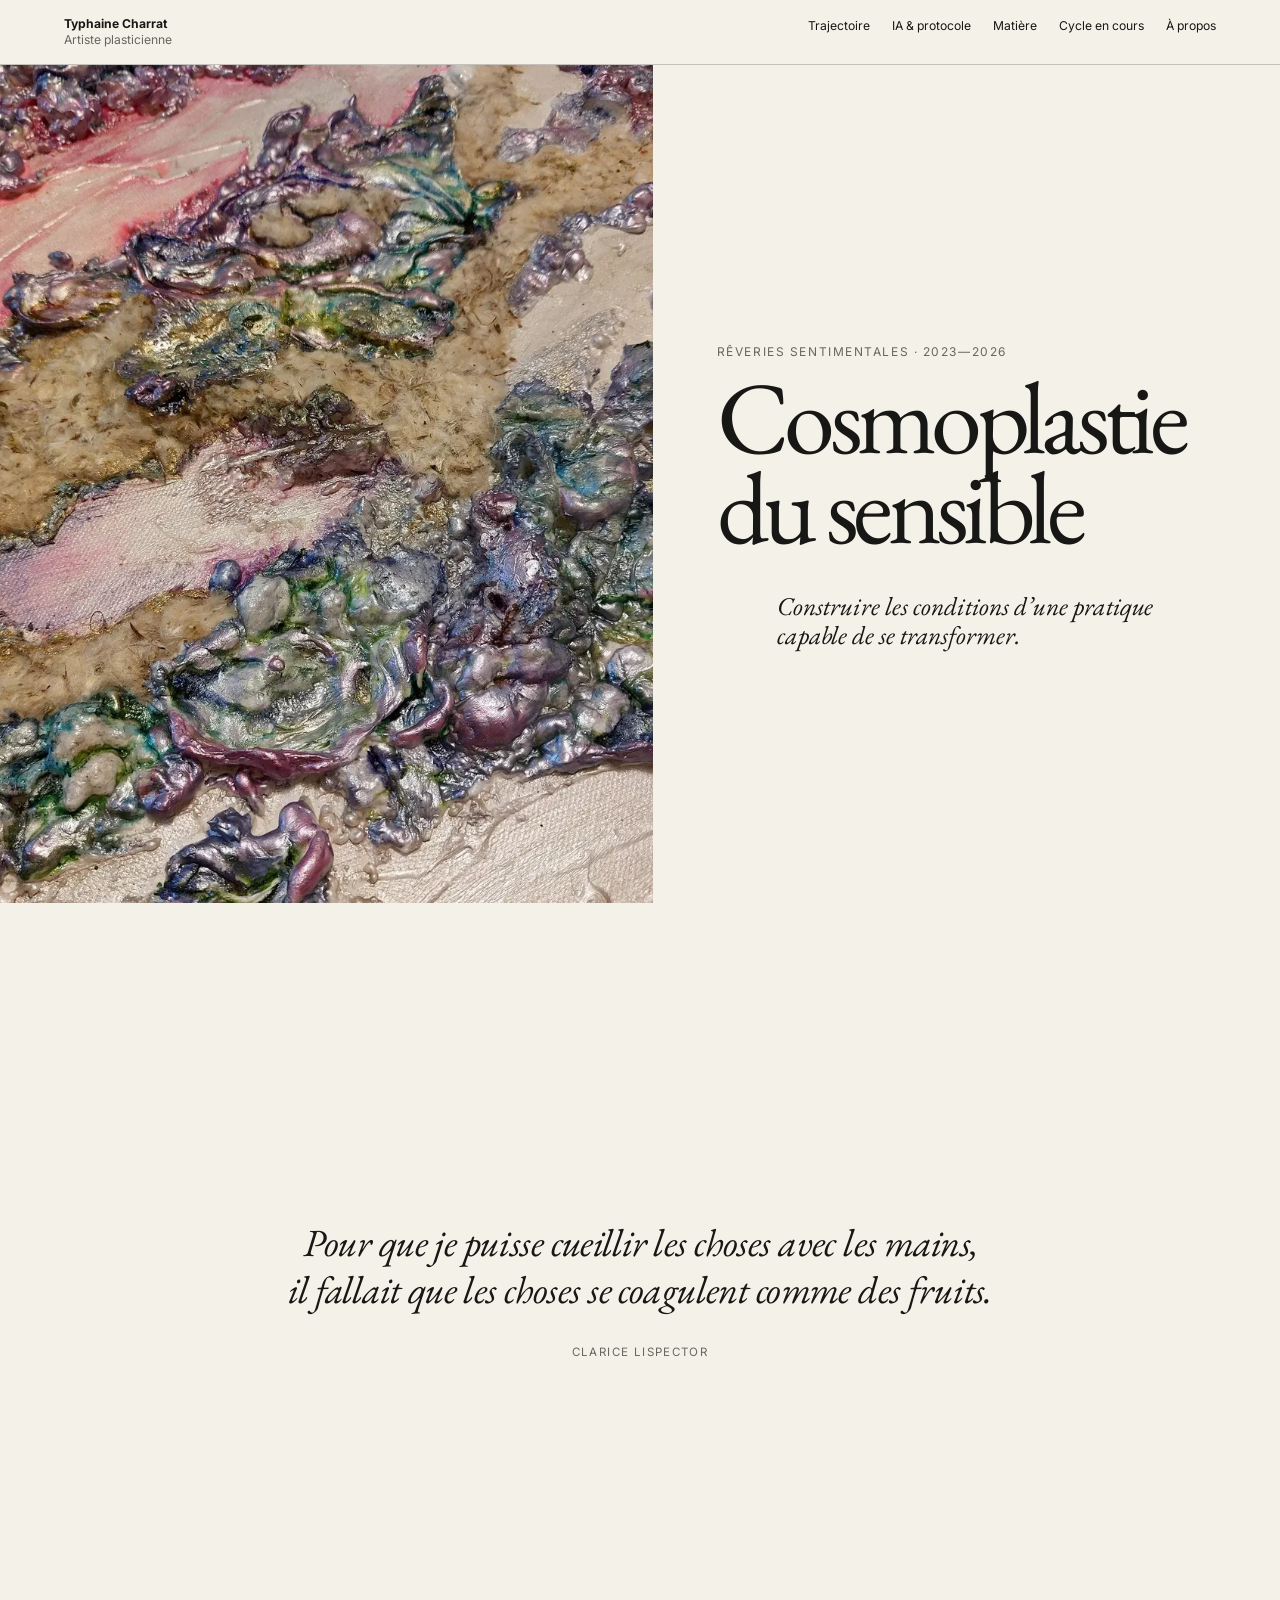
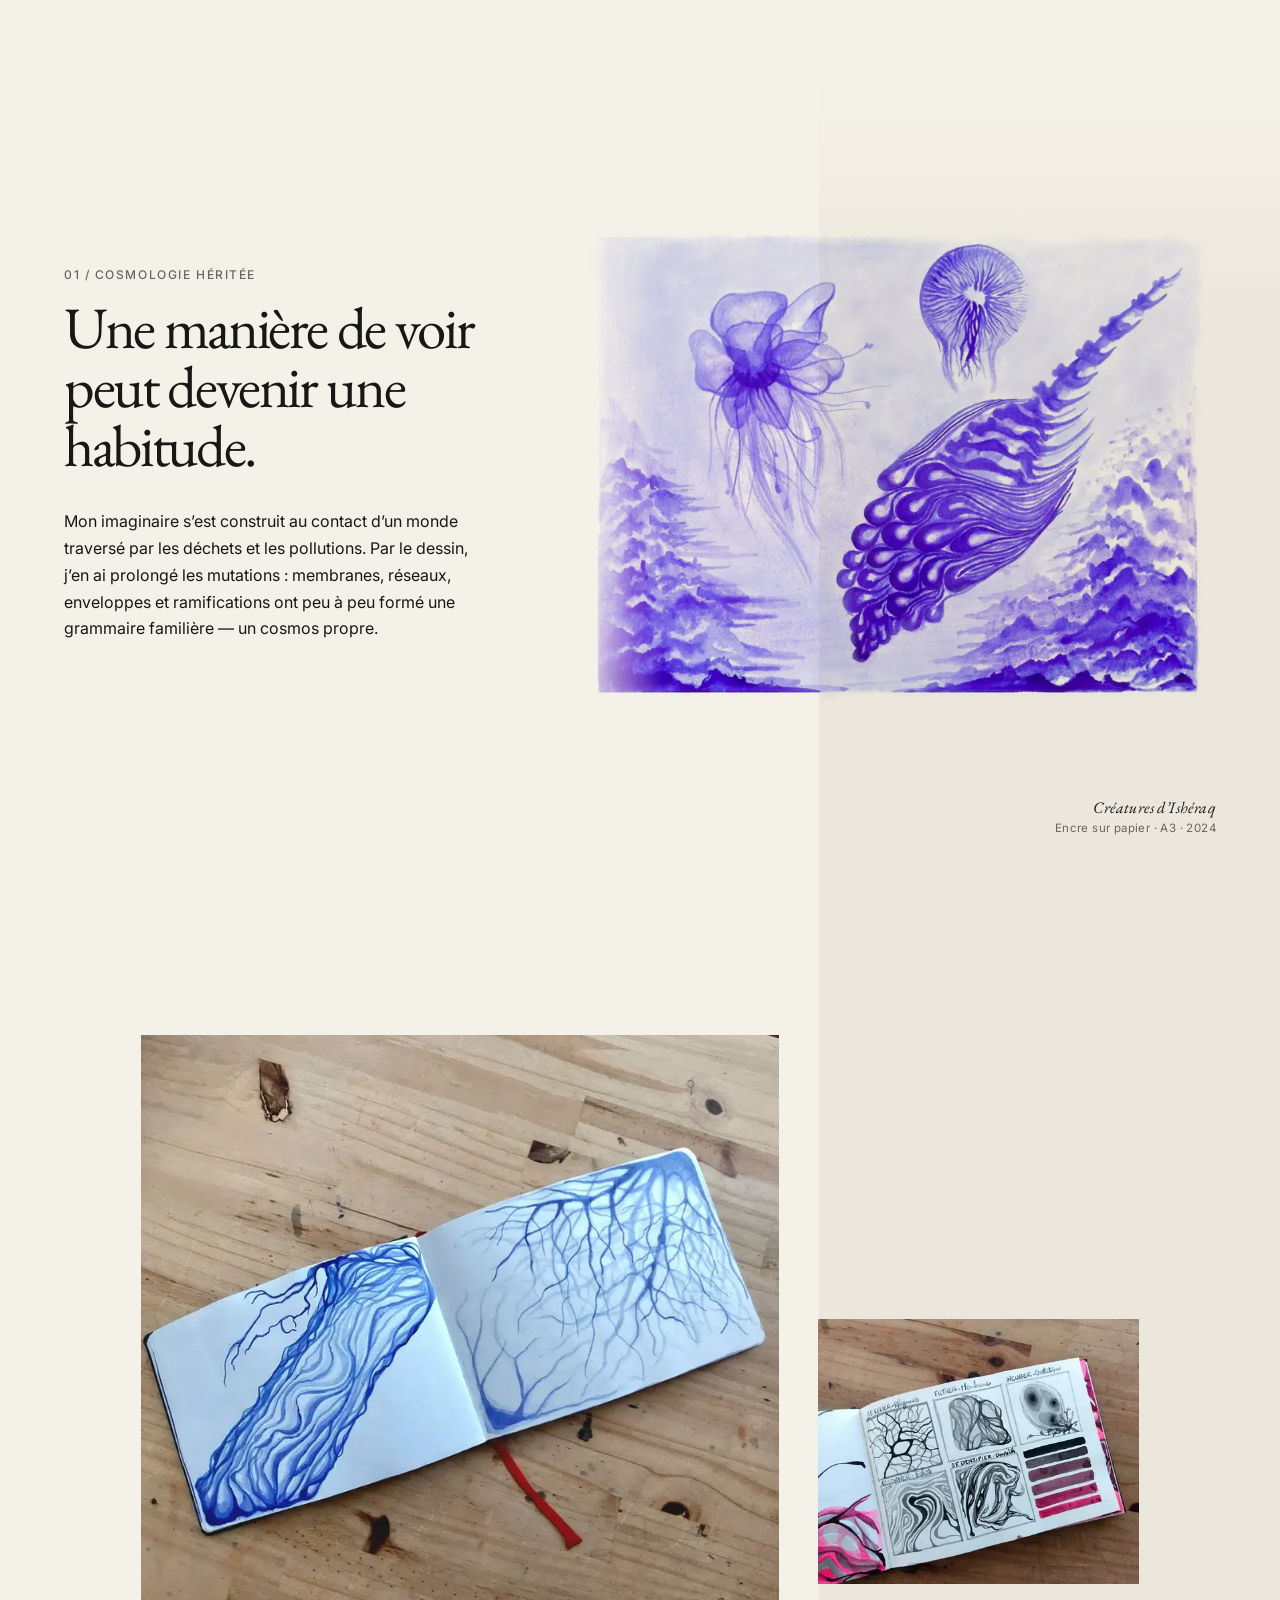
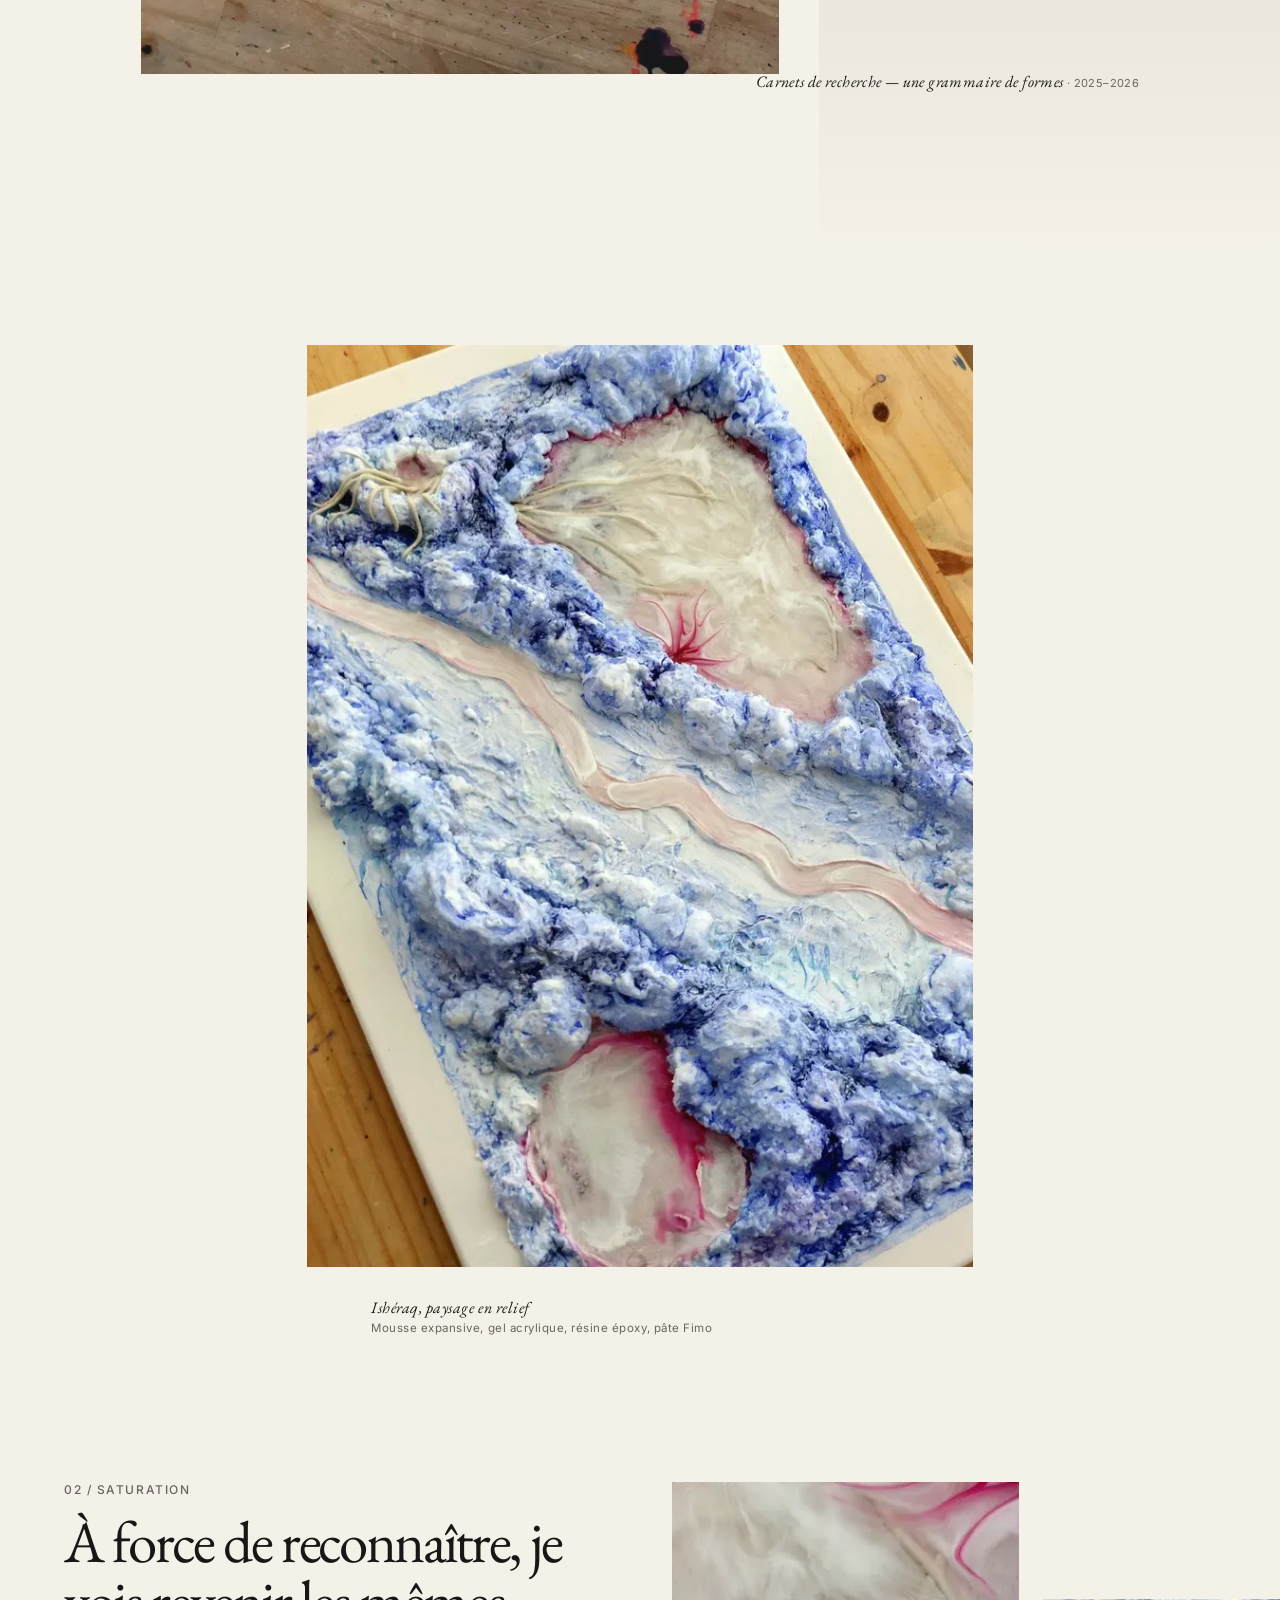
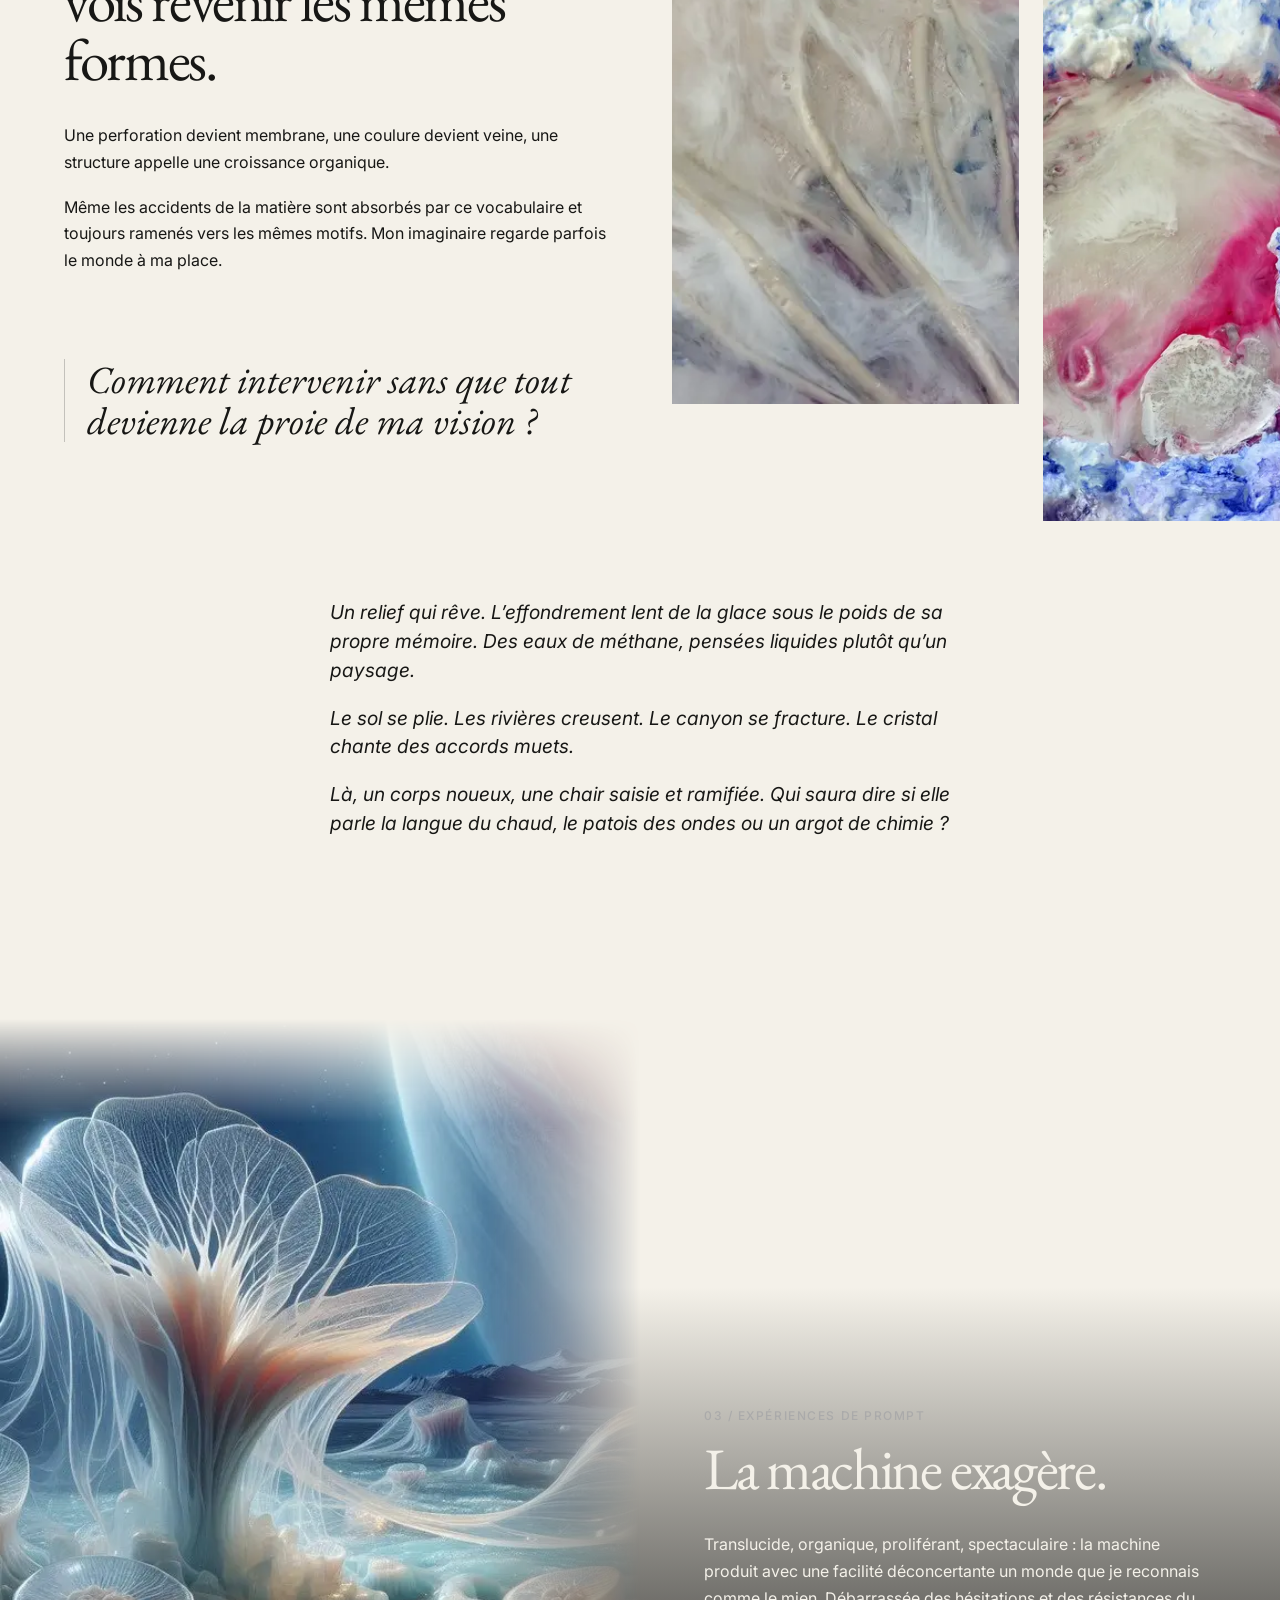
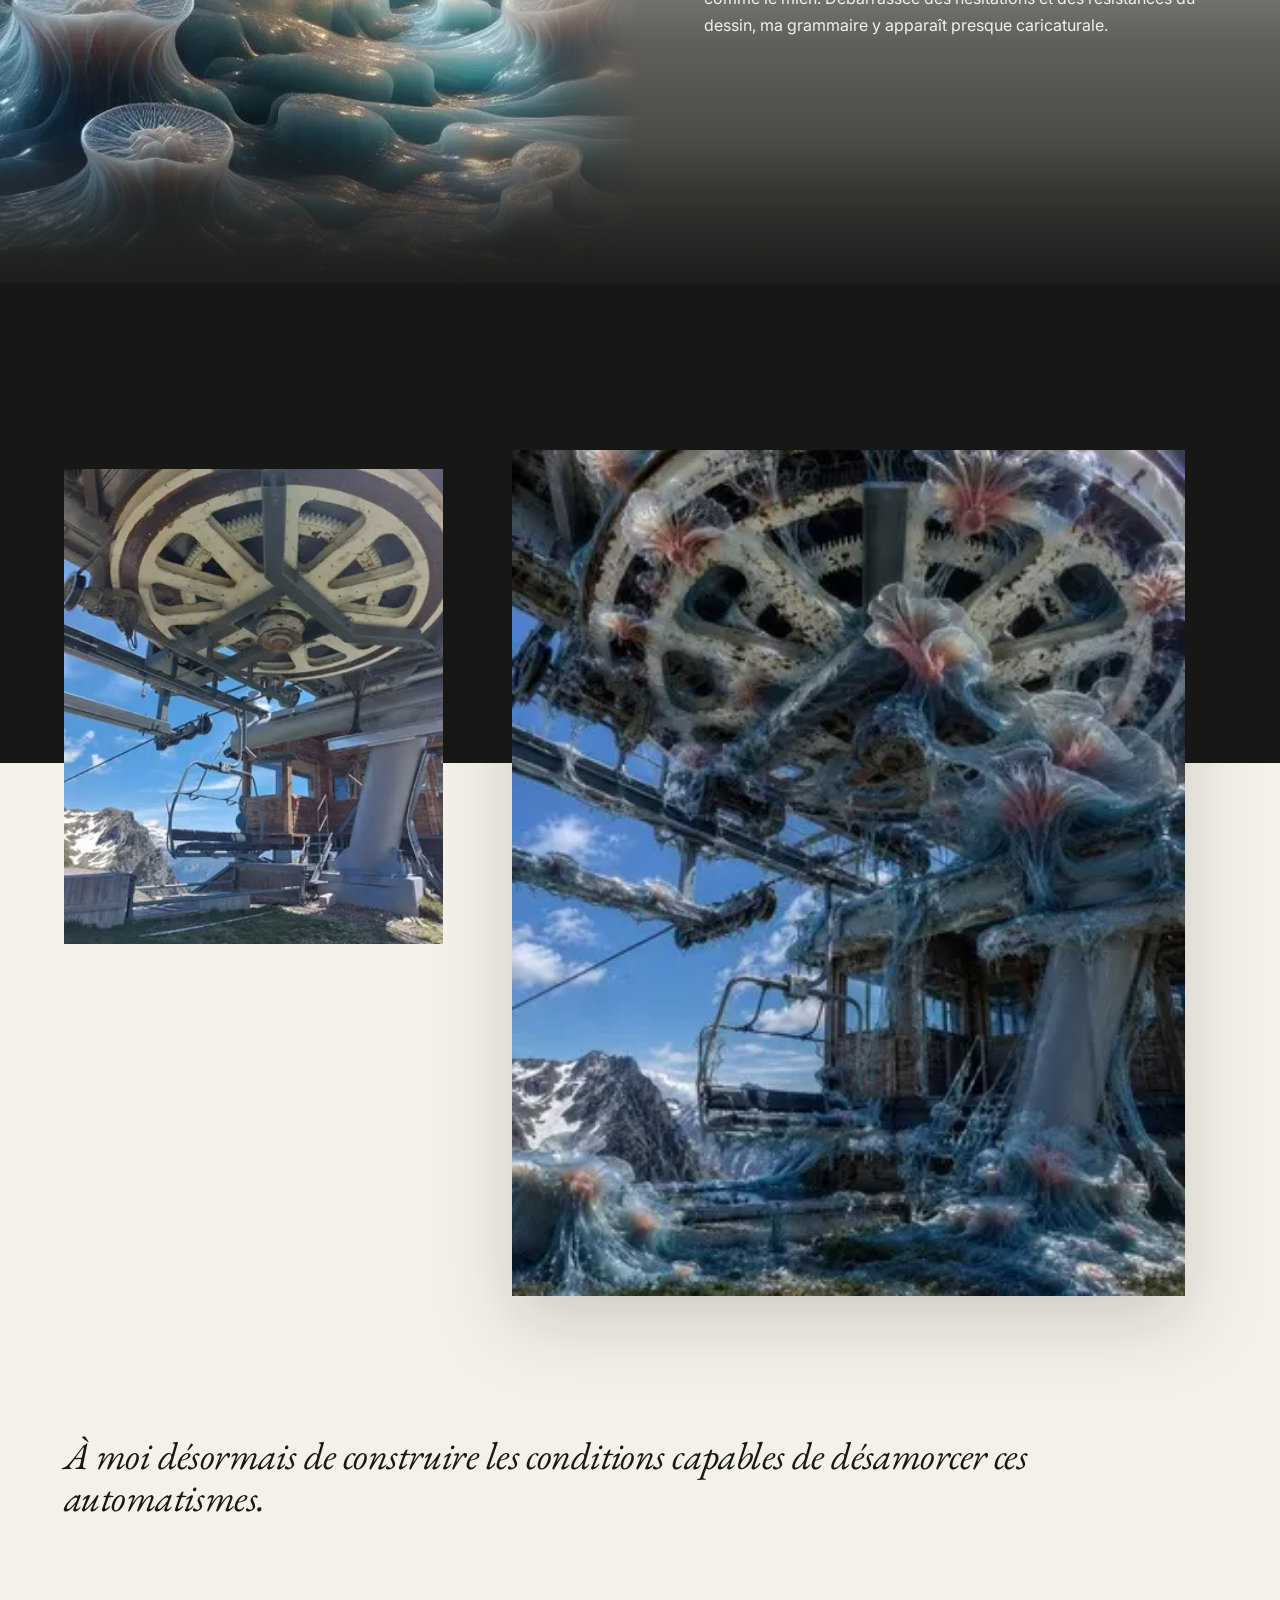
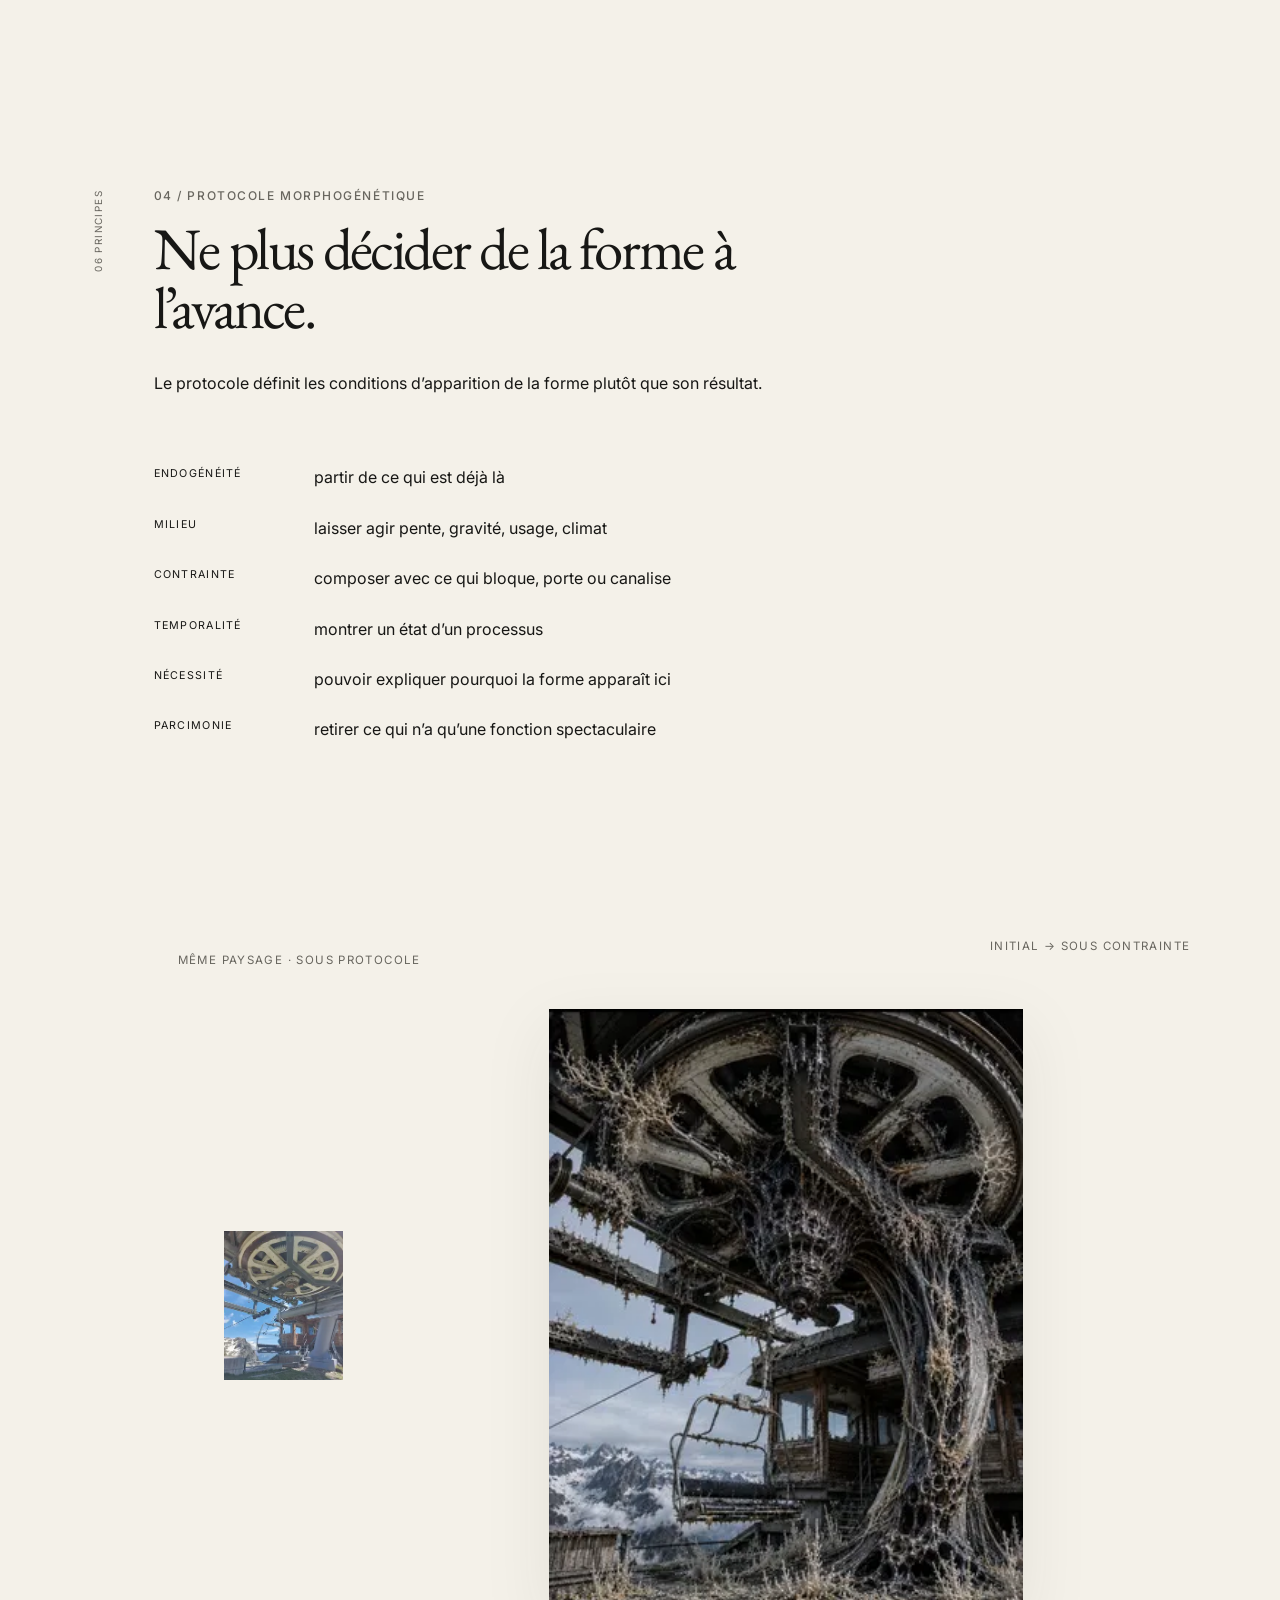
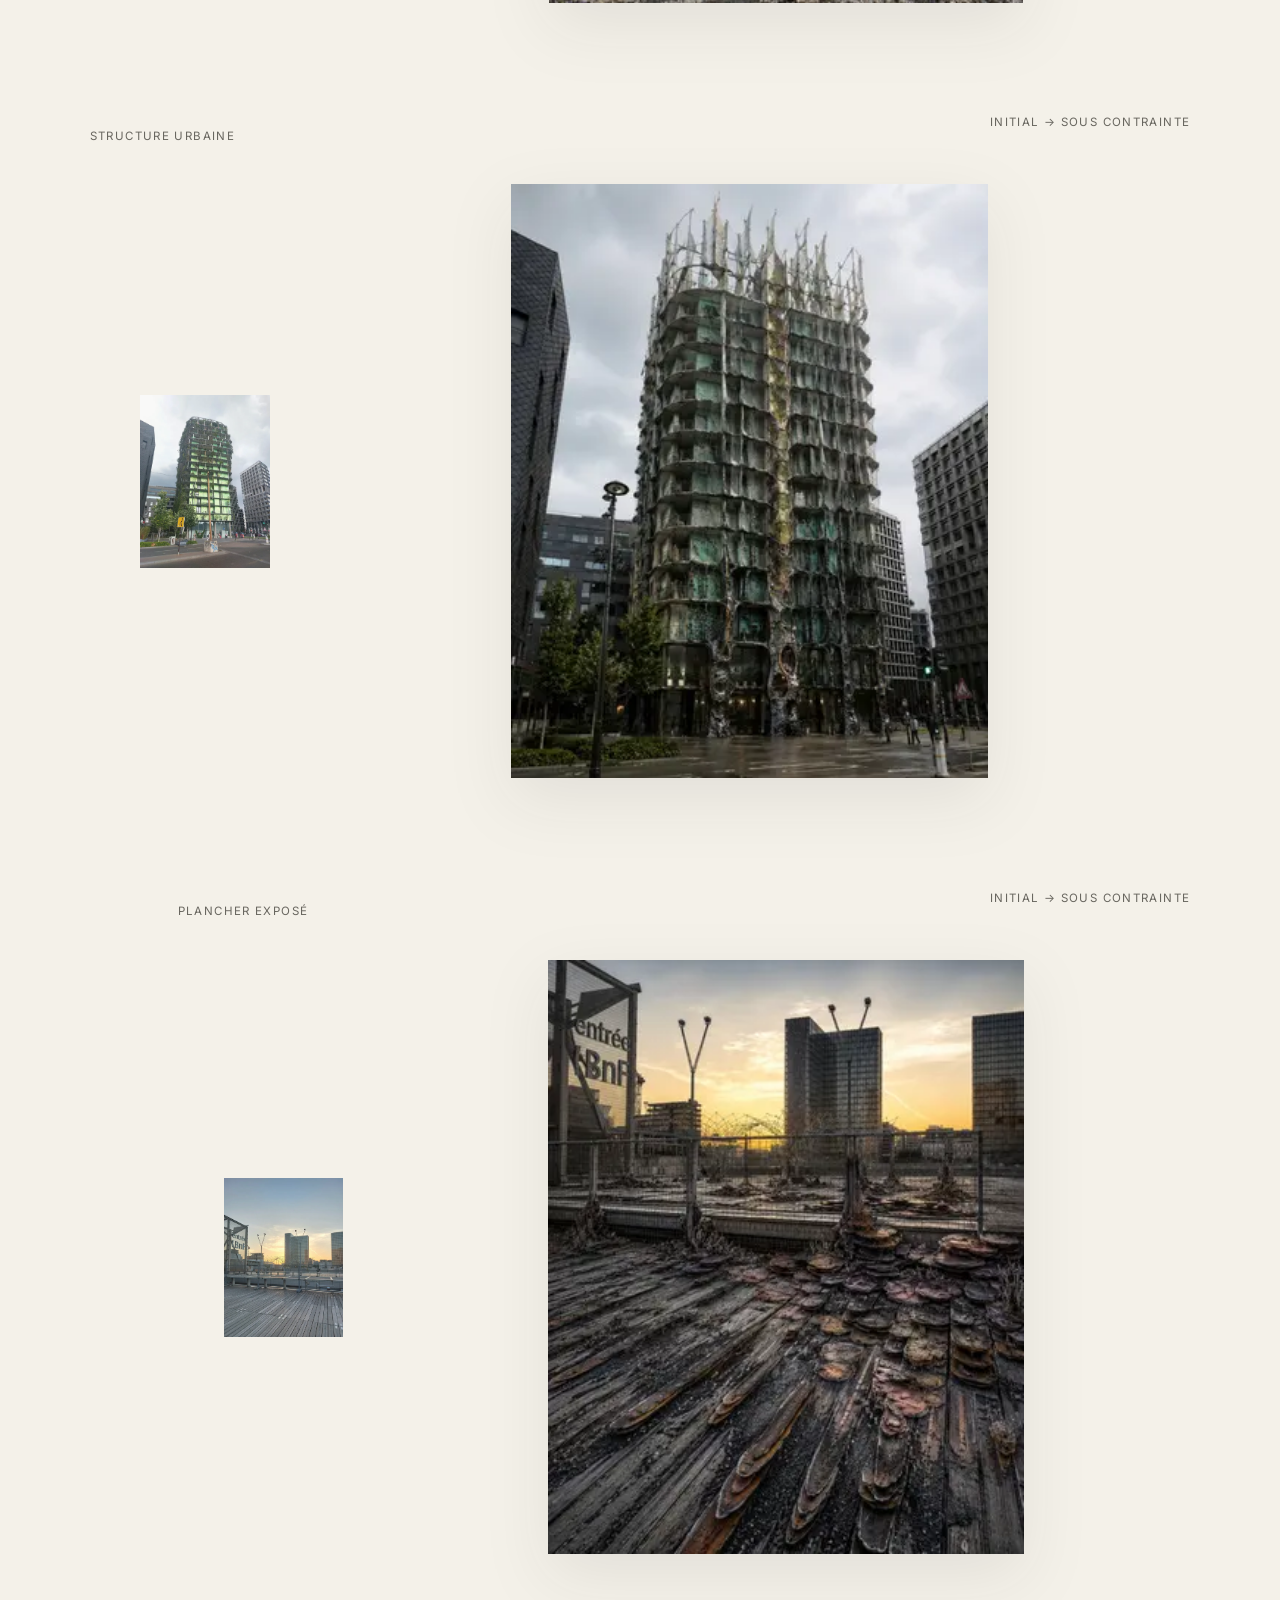
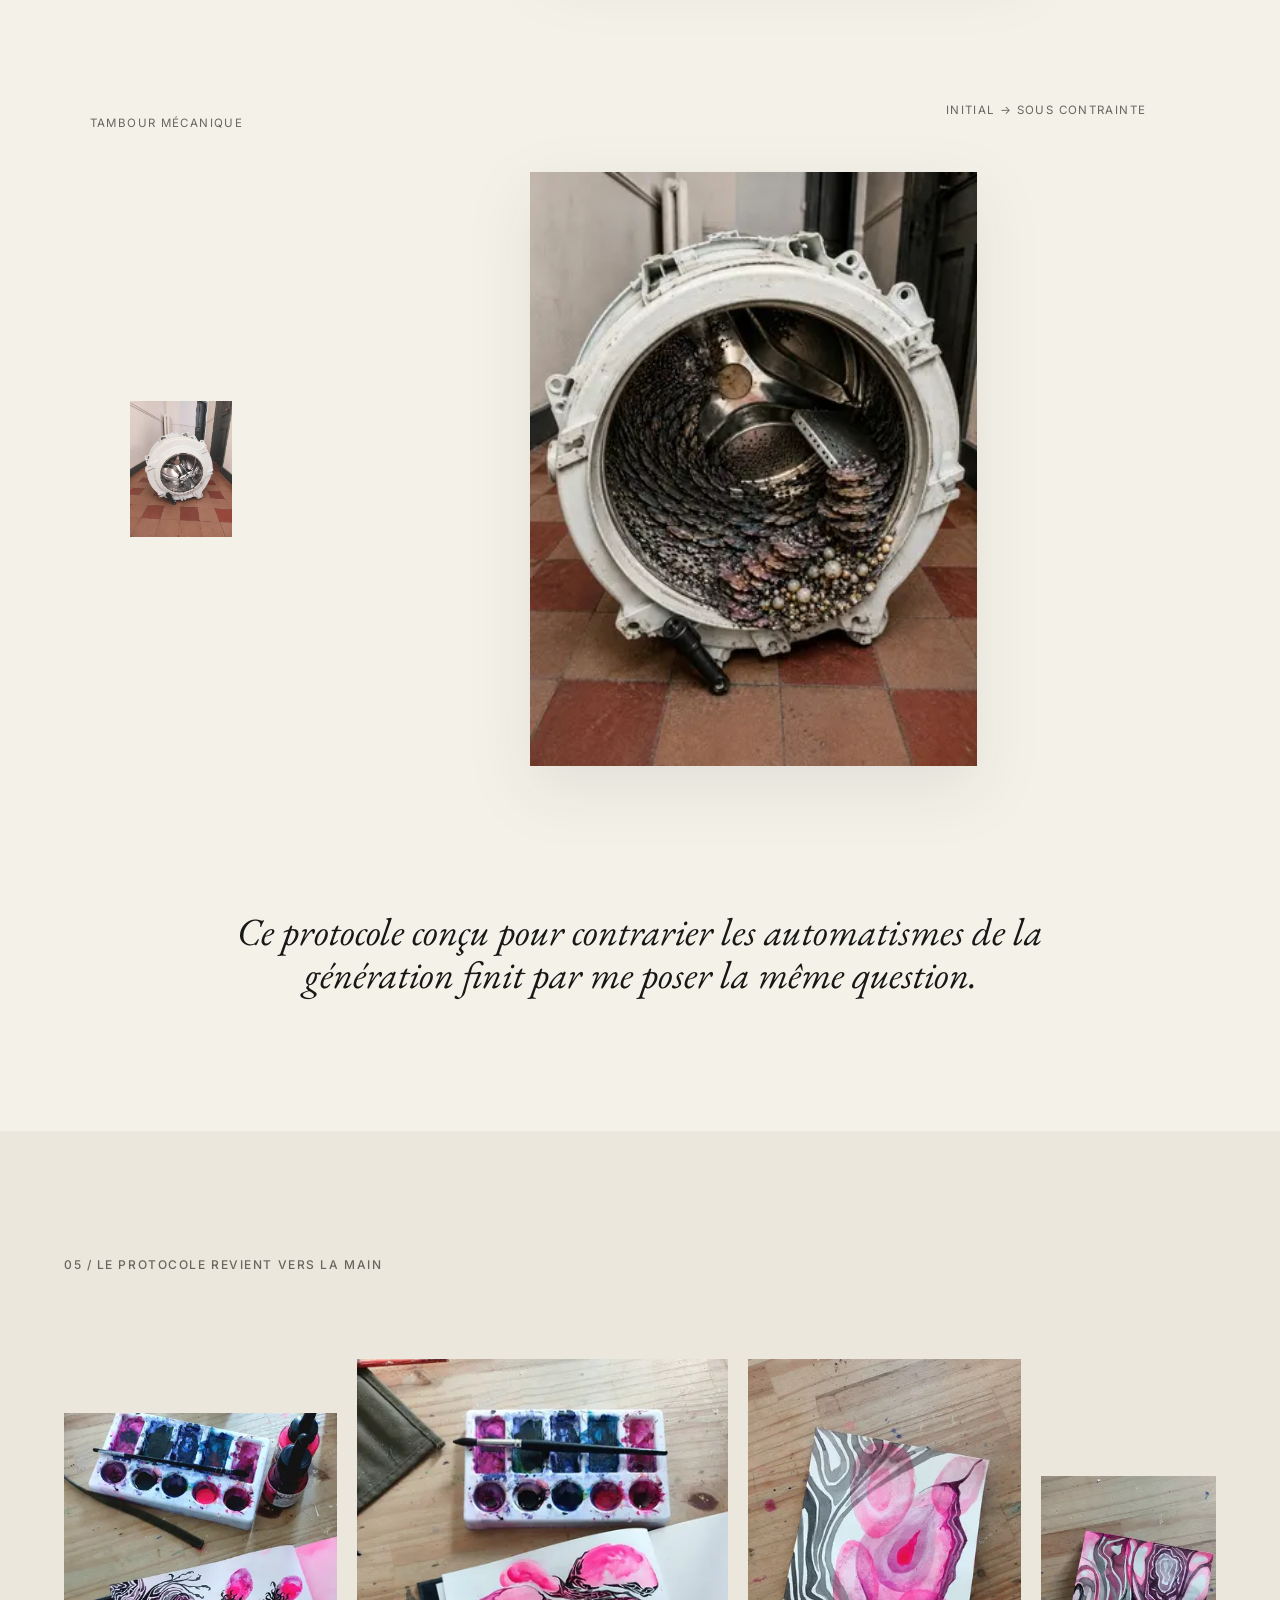
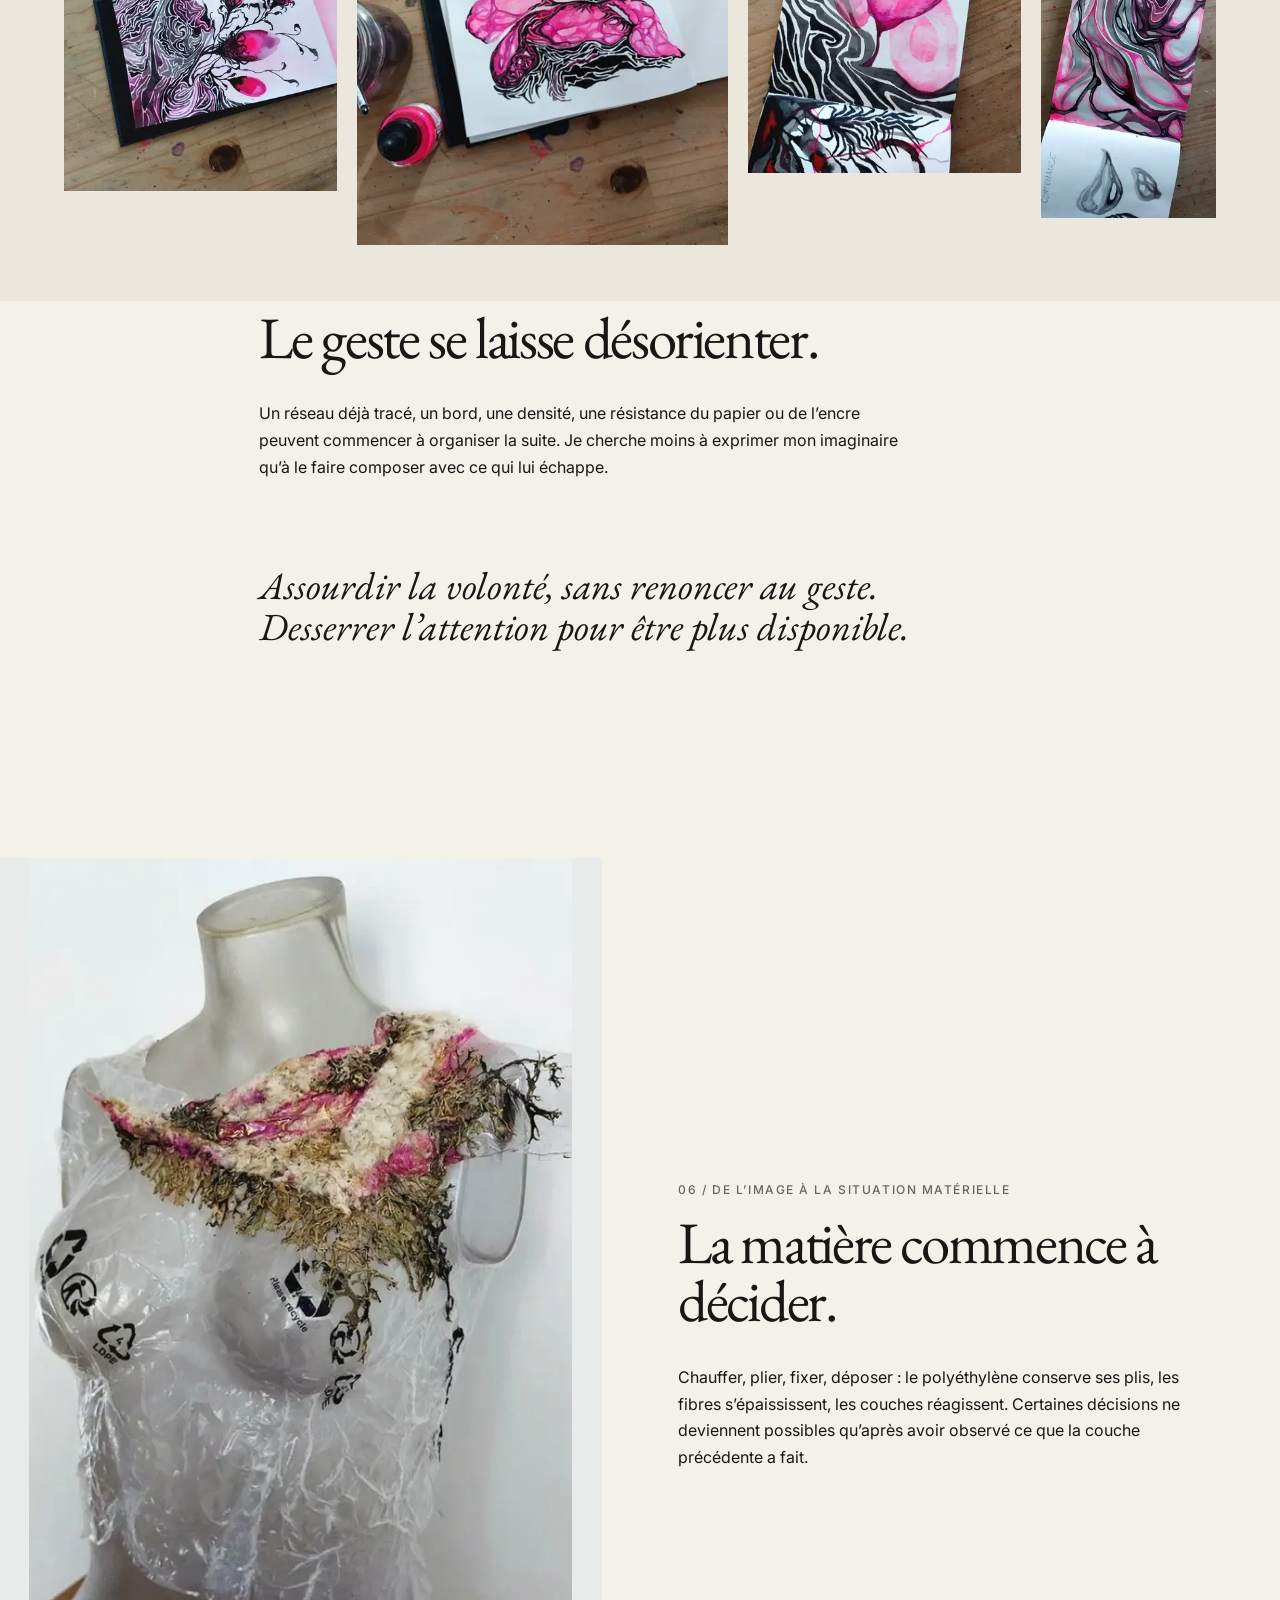
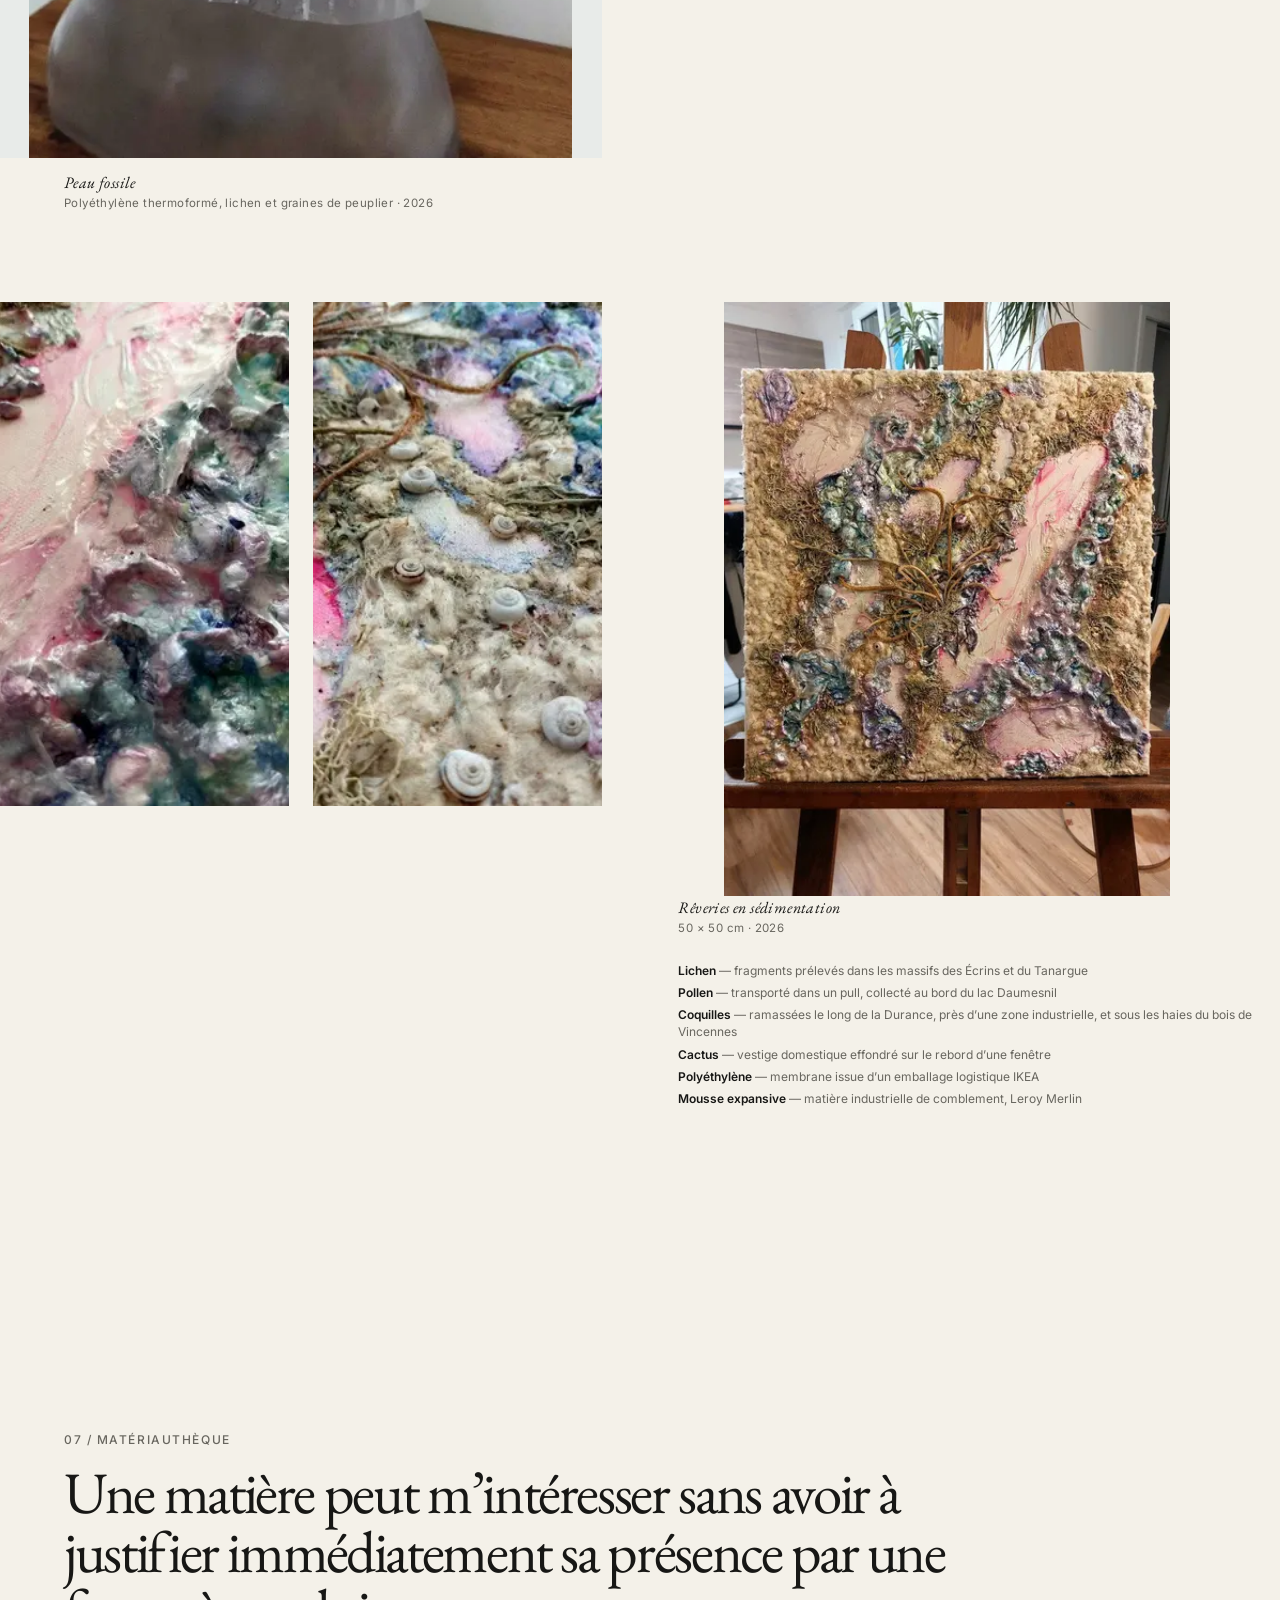
==== commit a340a6c9: "Ajoute les carnets de recherche" ====
--- a/index.html
+++ b/index.html
@@ -9,8 +9,8 @@
 <main id="main">
 <section class="hero" id="top"><img loading="eager" decoding="async" fetchpriority="high" class="hero-field" src="img-000.webp" width="972" height="1108" alt="Surface stratifiée, fibreuse et irisée"><div class="hero-copy"><p class="eyebrow">Rêveries sentimentales · 2023—2026</p><h1>Cosmoplastie<br>du sensible</h1><p>Construire les conditions d’une pratique capable de se transformer.</p></div></section>
 <section class="epigraph" aria-label="Citation de Clarice Lispector"><blockquote>Pour que je puisse cueillir les choses avec les mains,<br> il fallait que les choses se coagulent comme des fruits.</blockquote><cite>Clarice Lispector</cite></section>
-<section class="origin" id="trajectoire"><div class="origin-copy"><p class="section-no">01 / Cosmologie héritée</p><h2>Une manière de voir peut devenir une habitude.</h2><p>Mon imaginaire s’est construit au contact d’un monde traversé par les déchets et les pollutions. Par le dessin, j’en ai prolongé les mutations : membranes, réseaux, enveloppes et ramifications ont peu à peu formé une grammaire familière — un cosmos propre.</p></div><img loading="lazy" decoding="async" class="drawing" src="img-001.webp" width="1600" height="1220" alt="Créatures d’Ishéraq dessinées à l’encre bleue"><p class="artwork-caption creatures-caption"><em>Créatures d’Ishéraq</em><br>Encre sur papier · A3 · 2024</p></section>
-<section class="saturation"><img loading="lazy" decoding="async" class="sat-main" src="img-002.webp" width="702" height="972" alt="Ishéraq, paysage en relief bleu et rose"><img loading="lazy" decoding="async" class="sat-detail one" src="img-003.webp" width="347" height="463" alt="Détail translucide et fibreux"><img loading="lazy" decoding="async" class="sat-detail two" src="img-004.webp" width="417" height="555" alt="Détail rose et bleu"><div class="sat-copy"><p class="section-no">02 / Saturation</p><h2>À force de reconnaître, je vois revenir les mêmes formes.</h2><p>Une perforation devient membrane, une coulure devient veine, une structure appelle une croissance organique.</p><p>Même les accidents de la matière sont absorbés par ce vocabulaire et toujours ramenés vers les mêmes motifs. Mon imaginaire regarde parfois le monde à ma place.</p><blockquote>Comment intervenir sans que tout devienne la proie de ma vision&nbsp;?</blockquote></div><p class="isheraq-caption"><em>Ishéraq, paysage en relief</em><br>Mousse expansive, gel acrylique, résine époxy, pâte Fimo</p><blockquote class="isheraq-text"><p>Un relief qui rêve. L’effondrement lent de la glace sous le poids de sa propre mémoire. Des eaux de méthane, pensées liquides plutôt qu’un paysage.</p><p>Le sol se plie. Les rivières creusent. Le canyon se fracture. Le cristal chante des accords muets.</p><p>Là, un corps noueux, une chair saisie et ramifiée. Qui saura dire si elle parle la langue du chaud, le patois des ondes ou un argot de chimie&nbsp;?</p></blockquote></section>
+<section class="origin" id="trajectoire"><div class="origin-copy"><p class="section-no">01 / Cosmologie héritée</p><h2>Une manière de voir peut devenir une habitude.</h2><p>Mon imaginaire s’est construit au contact d’un monde traversé par les déchets et les pollutions. Par le dessin, j’en ai prolongé les mutations : membranes, réseaux, enveloppes et ramifications ont peu à peu formé une grammaire familière — un cosmos propre.</p></div><img loading="lazy" decoding="async" class="drawing" src="img-001.webp" srcset="responsive/img-001-480.webp 480w, responsive/img-001-800.webp 800w, img-001.webp 1600w" sizes="(max-width: 740px) 100vw, 56vw" width="1600" height="1220" alt="Créatures d’Ishéraq dessinées à l’encre bleue"><p class="artwork-caption creatures-caption"><em>Créatures d’Ishéraq</em><br>Encre sur papier · A3 · 2024</p><figure class="grammar-figure"><div class="grammar-images"><img class="grammar-live" loading="lazy" decoding="async" src="img-044.webp" srcset="responsive/img-044-480.webp 480w, responsive/img-044-800.webp 800w, img-044.webp 1400w" sizes="(max-width: 620px) 92vw, 44vw" width="1400" height="1400" alt="Carnet ouvert montrant à l’encre bleue une forme stratifiée et un réseau de ramifications"><img class="grammar-index" loading="lazy" decoding="async" src="img-043.webp" srcset="responsive/img-043-480.webp 480w, responsive/img-043-800.webp 800w, img-043.webp 1152w" sizes="(max-width: 620px) 68vw, 26vw" width="1152" height="950" alt="Page de carnet associant les motifs rhizome, membrane, gestation, écho et dendrite à des verbes"></div><figcaption><em>Carnets de recherche — une grammaire de formes</em> · 2025–2026</figcaption></figure></section>
+<section class="saturation"><img loading="lazy" decoding="async" class="sat-main" src="img-002.webp" srcset="responsive/img-002-480.webp 480w, img-002.webp 702w" sizes="(max-width: 740px) 88vw, 42vw" width="702" height="972" alt="Ishéraq, paysage en relief bleu et rose"><img loading="lazy" decoding="async" class="sat-detail one" src="img-003.webp" width="347" height="463" alt="Détail translucide et fibreux"><img loading="lazy" decoding="async" class="sat-detail two" src="img-004.webp" width="417" height="555" alt="Détail rose et bleu"><div class="sat-copy"><p class="section-no">02 / Saturation</p><h2>À force de reconnaître, je vois revenir les mêmes formes.</h2><p>Une perforation devient membrane, une coulure devient veine, une structure appelle une croissance organique.</p><p>Même les accidents de la matière sont absorbés par ce vocabulaire et toujours ramenés vers les mêmes motifs. Mon imaginaire regarde parfois le monde à ma place.</p><blockquote>Comment intervenir sans que tout devienne la proie de ma vision&nbsp;?</blockquote></div><p class="isheraq-caption"><em>Ishéraq, paysage en relief</em><br>Mousse expansive, gel acrylique, résine époxy, pâte Fimo</p><blockquote class="isheraq-text"><p>Un relief qui rêve. L’effondrement lent de la glace sous le poids de sa propre mémoire. Des eaux de méthane, pensées liquides plutôt qu’un paysage.</p><p>Le sol se plie. Les rivières creusent. Le canyon se fracture. Le cristal chante des accords muets.</p><p>Là, un corps noueux, une chair saisie et ramifiée. Qui saura dire si elle parle la langue du chaud, le patois des ondes ou un argot de chimie&nbsp;?</p></blockquote></section>
 <section class="mirror" id="ia"><img loading="lazy" decoding="async" class="mirror-world" src="img-005.webp" width="578" height="820" alt="Paysage glaciaire peuplé de fleurs hybrides produit par intelligence artificielle"><div class="mirror-copy"><p class="section-no">03 / Expériences de prompt</p><h2>La machine exagère.</h2><p>Translucide, organique, proliférant, spectaculaire : la machine produit avec une facilité déconcertante un monde que je reconnais comme le mien. Débarrassée des hésitations et des résistances du dessin, ma grammaire y apparaît presque caricaturale.</p></div><div class="ai-application" aria-label="Application de l’imaginaire généré au paysage initial"><figure class="ai-source"><img loading="lazy" decoding="async" src="img-007.webp" width="313" height="393" alt="Photographie initiale d’une remontée mécanique en montagne"><figcaption>image initiale</figcaption></figure><figure class="ai-hybrid"><img loading="lazy" decoding="async" src="img-006.webp" width="323" height="406" alt="Remontée mécanique envahie par les mêmes fleurs hybrides générées par intelligence artificielle"></figure></div><p class="mirror-conclusion">À moi désormais de construire les conditions capables de désamorcer ces automatismes.</p></section>
 <section class="transformations"><div class="transform-intro"><p class="section-no">04 / Protocole morphogénétique</p><h2>Ne plus décider de la forme à l’avance.</h2><p>Le protocole définit les conditions d’apparition de la forme plutôt que son résultat.</p><dl class="principles"><div><dt>Endogénéité</dt><dd>partir de ce qui est déjà là</dd></div><div><dt>Milieu</dt><dd>laisser agir pente, gravité, usage, climat</dd></div><div><dt>Contrainte</dt><dd>composer avec ce qui bloque, porte ou canalise</dd></div><div><dt>Temporalité</dt><dd>montrer un état d’un processus</dd></div><div><dt>Nécessité</dt><dd>pouvoir expliquer pourquoi la forme apparaît ici</dd></div><div><dt>Parcimonie</dt><dd>retirer ce qui n’a qu’une fonction spectaculaire</dd></div></dl></div>
 <div class="pair pair-a"><p>Même paysage · sous protocole</p><img loading="lazy" decoding="async" src="img-015.webp" width="261" height="327" alt="Remontée mécanique initiale reprise pour le protocole"><img loading="lazy" decoding="async" class="after" src="img-008.webp" width="324" height="406" alt="Remontée mécanique transformée sous contraintes, avec des excroissances d’apparence métallique"></div><div class="pair pair-b"><p>Structure urbaine</p><img loading="lazy" decoding="async" src="img-013.webp" width="694" height="925" alt="Immeuble vert avant transformation"><img loading="lazy" decoding="async" class="after" src="img-014.webp" width="324" height="404" alt="Immeuble transformé sous contraintes"></div><div class="pair pair-c"><p>Plancher exposé</p><img loading="lazy" decoding="async" src="img-009.webp" width="694" height="925" alt="Plancher avant transformation"><img loading="lazy" decoding="async" class="after" src="img-010.webp" width="324" height="404" alt="Plancher transformé sous contraintes"></div><div class="pair pair-d"><p>Tambour mécanique</p><img loading="lazy" decoding="async" src="img-011.webp" width="694" height="925" alt="Tambour avant transformation"><img loading="lazy" decoding="async" class="after" src="img-012.webp" width="324" height="431" alt="Tambour transformé sous contraintes"></div><p class="transform-coda">Ce protocole conçu pour contrarier les automatismes de la génération finit par me poser la même question.</p></section>
--- a/styles.css
+++ b/styles.css
@@ -194,6 +194,17 @@
 @media(max-width:820px){.pair-d{width:100%;grid-template-columns:.38fr 1.62fr}.pair-d .after{width:100%}.pair-d:after{right:0}.h1,.h2,.h3,.h4{transform:none}.objects{grid-template-columns:repeat(4,minmax(0,1fr));grid-template-rows:none;gap:5vh 4vw;min-height:0;align-items:end}.objects figure,.objects figure:nth-child(3n),.objects figure:nth-child(4n+2){grid-column:auto/span 2;grid-row:auto}.objects figure:nth-child(3n+2){transform:translateY(3vh)!important}.cycle{min-height:105vh;grid-template-columns:1fr 1fr;column-gap:8vw}.cycle-copy{grid-column:1/-1}.bone-a{transform:translateY(5vh)}.bone-b{transform:translateY(-4vh)}.bone-a .bone{height:47vh}.bone-b .bone{height:58vh}}
 @media(max-width:480px){.pair-d{grid-template-columns:1fr}.objects{display:grid;grid-template-columns:1fr 1fr;grid-template-rows:none;gap:7vh 9vw;min-height:0}.objects figure,.objects figure:nth-child(3n),.objects figure:nth-child(4n+2){grid-column:auto;grid-row:auto}.cycle{column-gap:3vw}.bone-a .bone{height:39vh}.bone-b .bone{height:48vh}}
 
+/* S01 — deux états d'une même grammaire : libre puis mise en index. */
+.grammar-figure{grid-column:1/-1;grid-row:3;width:min(78vw,1080px);justify-self:center;margin:10vh 0 2vh}
+.grammar-images{display:grid;grid-template-columns:minmax(0,1.55fr) minmax(180px,.78fr);gap:clamp(1.25rem,3vw,3.5rem);align-items:end}
+.grammar-images img{width:100%;height:auto;object-fit:contain}
+.grammar-live{transform:translateY(2vh)}
+.grammar-index{margin-bottom:8vh}
+.grammar-figure figcaption{margin:.9rem 0 0 auto;width:max-content;max-width:100%;font-size:.69rem;line-height:1.45;letter-spacing:.035em;color:var(--muted);text-align:right}
+.grammar-figure figcaption em{font-family:var(--serif);font-size:1rem;color:var(--ink)}
+@media(max-width:820px){.grammar-figure{grid-column:1;grid-row:auto;width:100%;margin:7vh 0 2vh}.grammar-images{grid-template-columns:minmax(0,1.4fr) minmax(130px,.72fr);gap:5vw}.grammar-index{margin-bottom:5vh}}
+@media(max-width:620px){.grammar-images{grid-template-columns:1fr}.grammar-live{transform:none}.grammar-index{width:72%;margin:-2vh 0 0 auto}.grammar-figure figcaption{width:72%}}
+
 /* Du miroir au protocole : une même image, deux opérations distinctes. */
 .ai-application{min-height:112vh;padding:10vh var(--pad) 15vh;background:linear-gradient(180deg,#171715 0 43%,var(--paper) 43%);display:grid;grid-template-columns:minmax(170px,.42fr) minmax(0,1.35fr);gap:4vw;align-items:center;overflow:hidden}
 .ai-application figure{margin:0;position:relative}
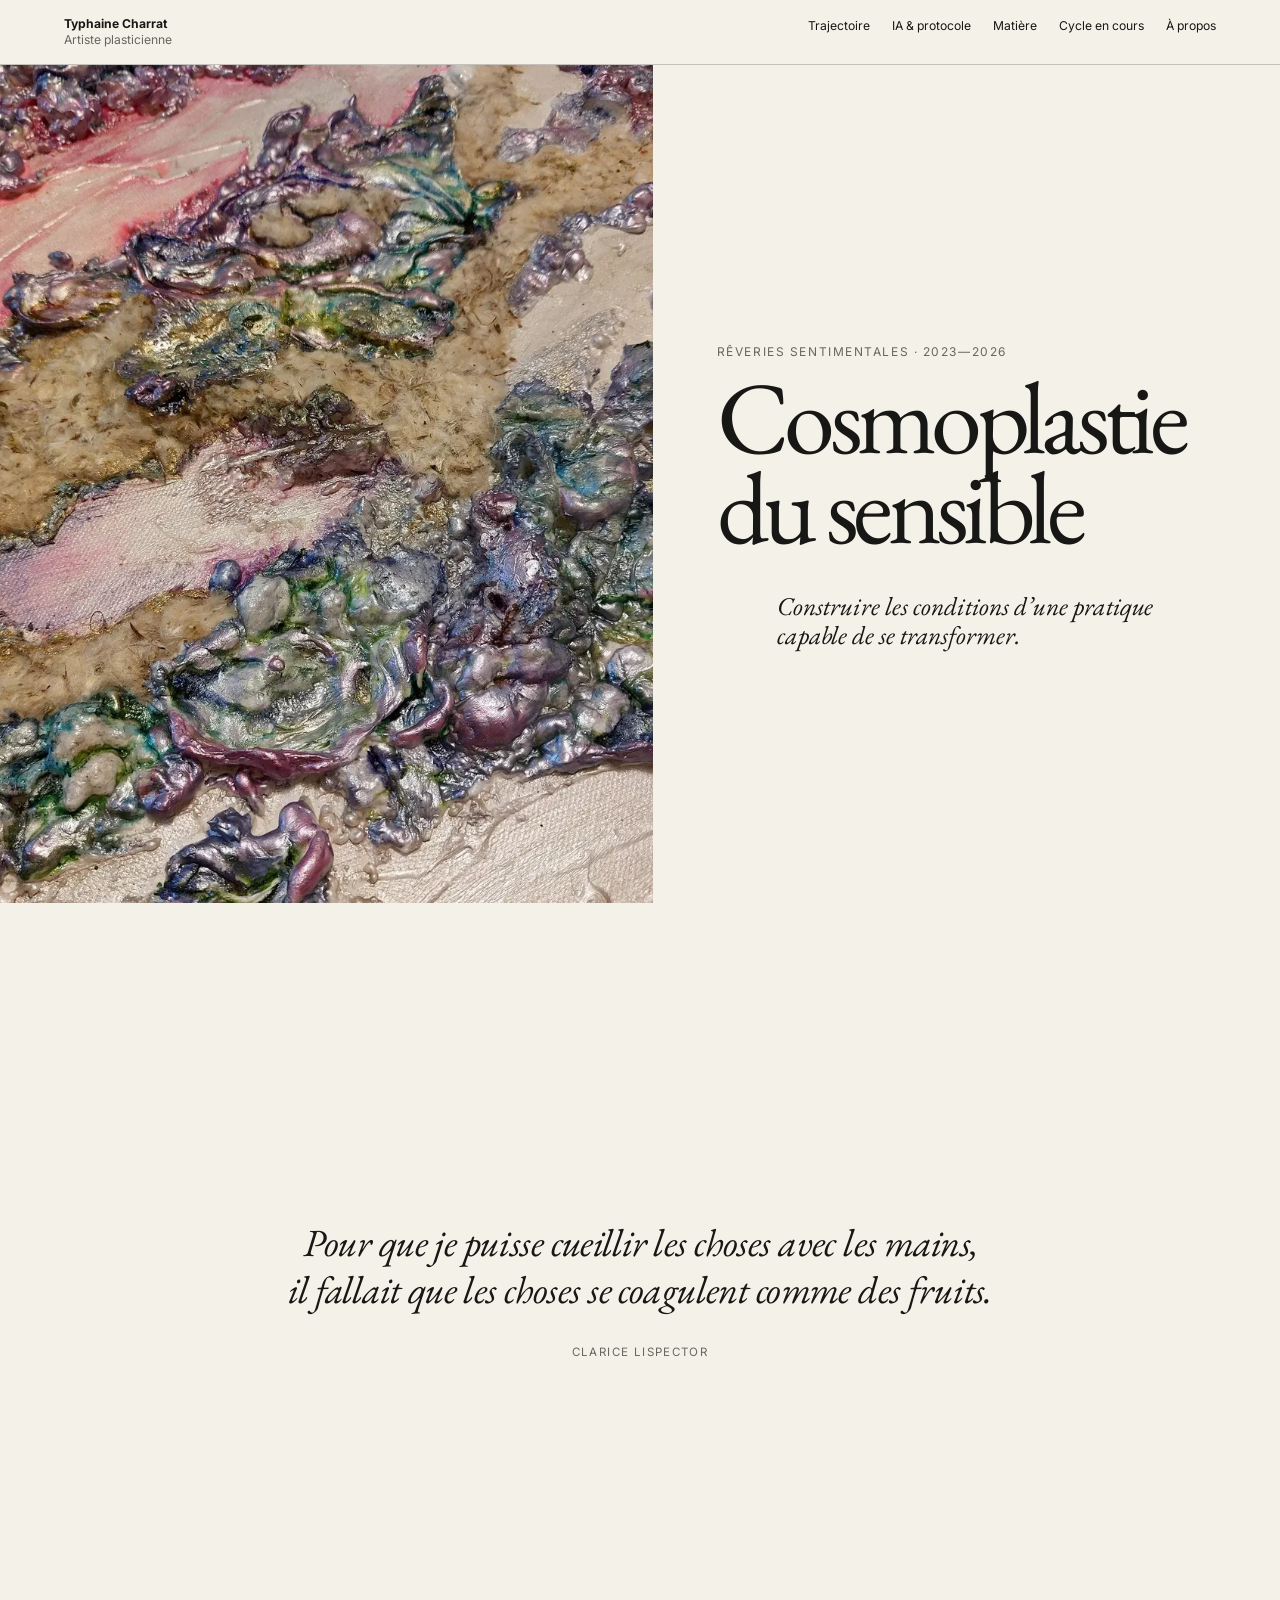
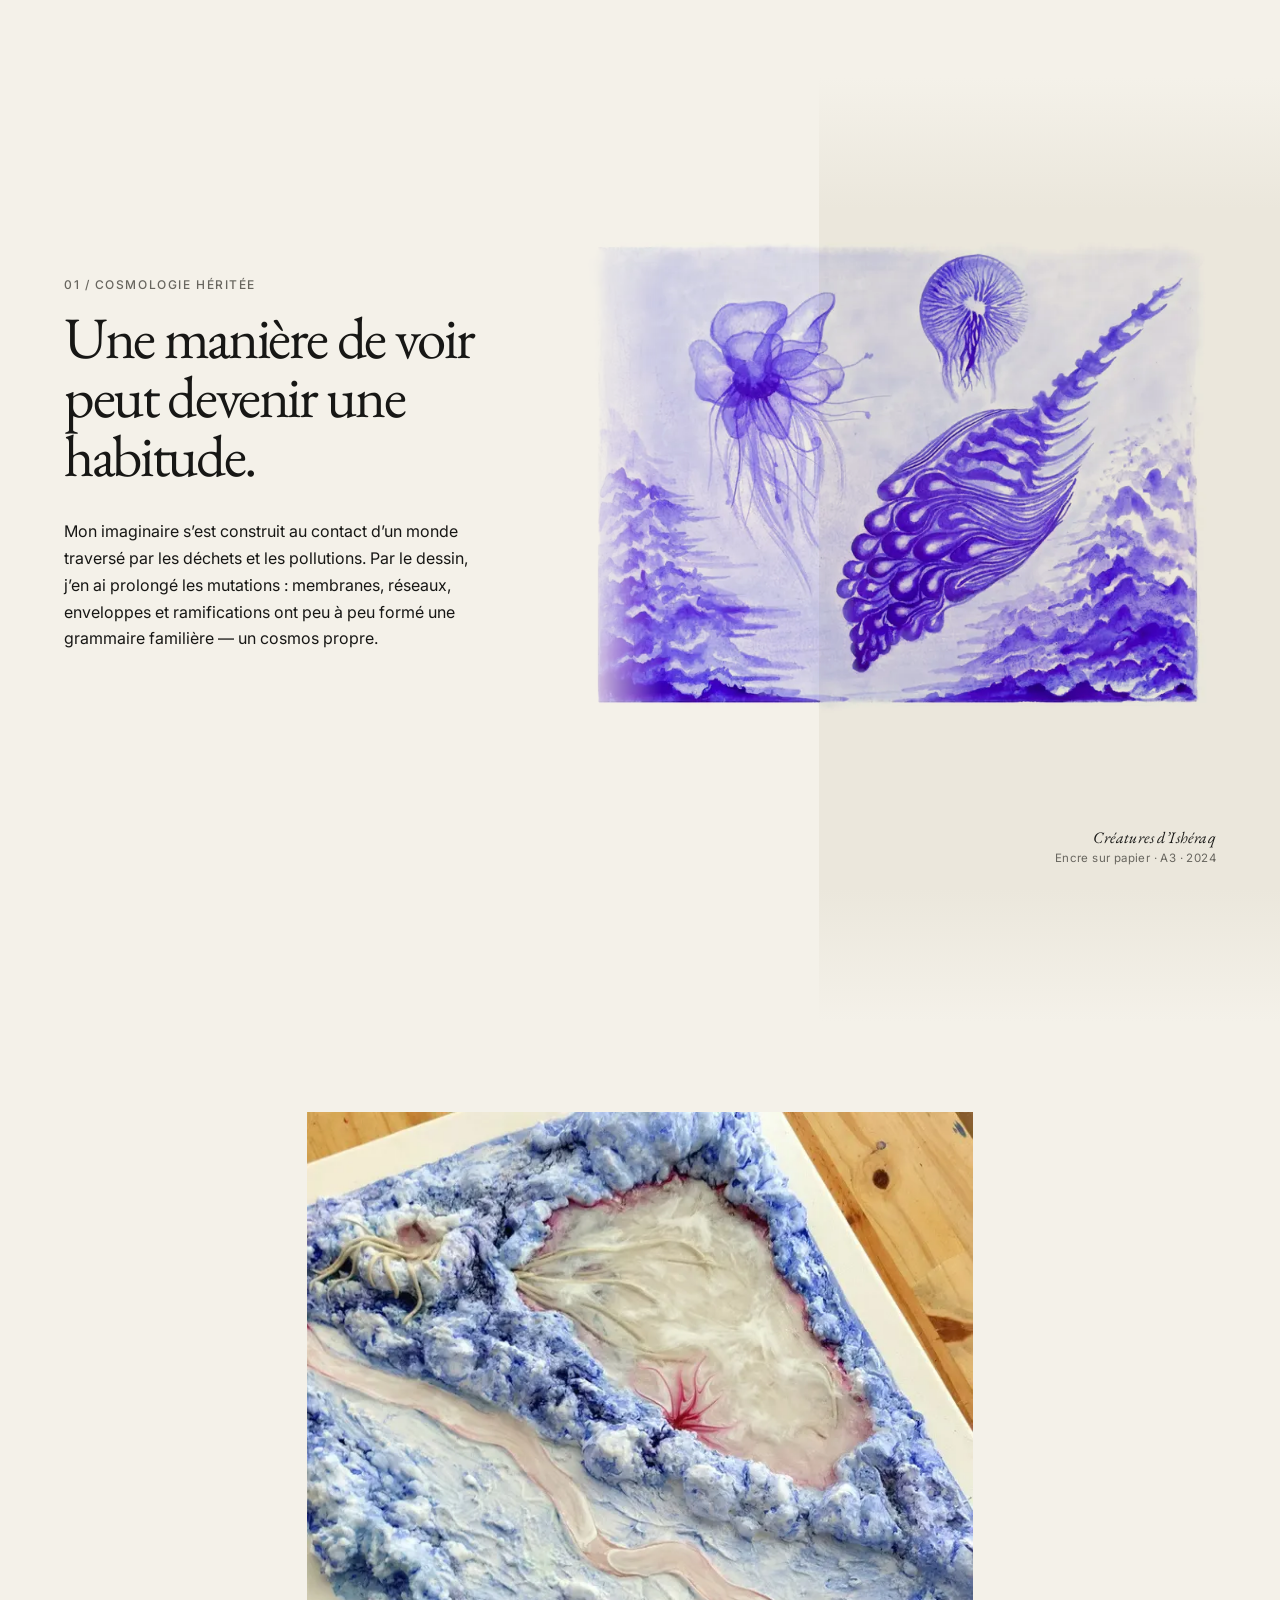
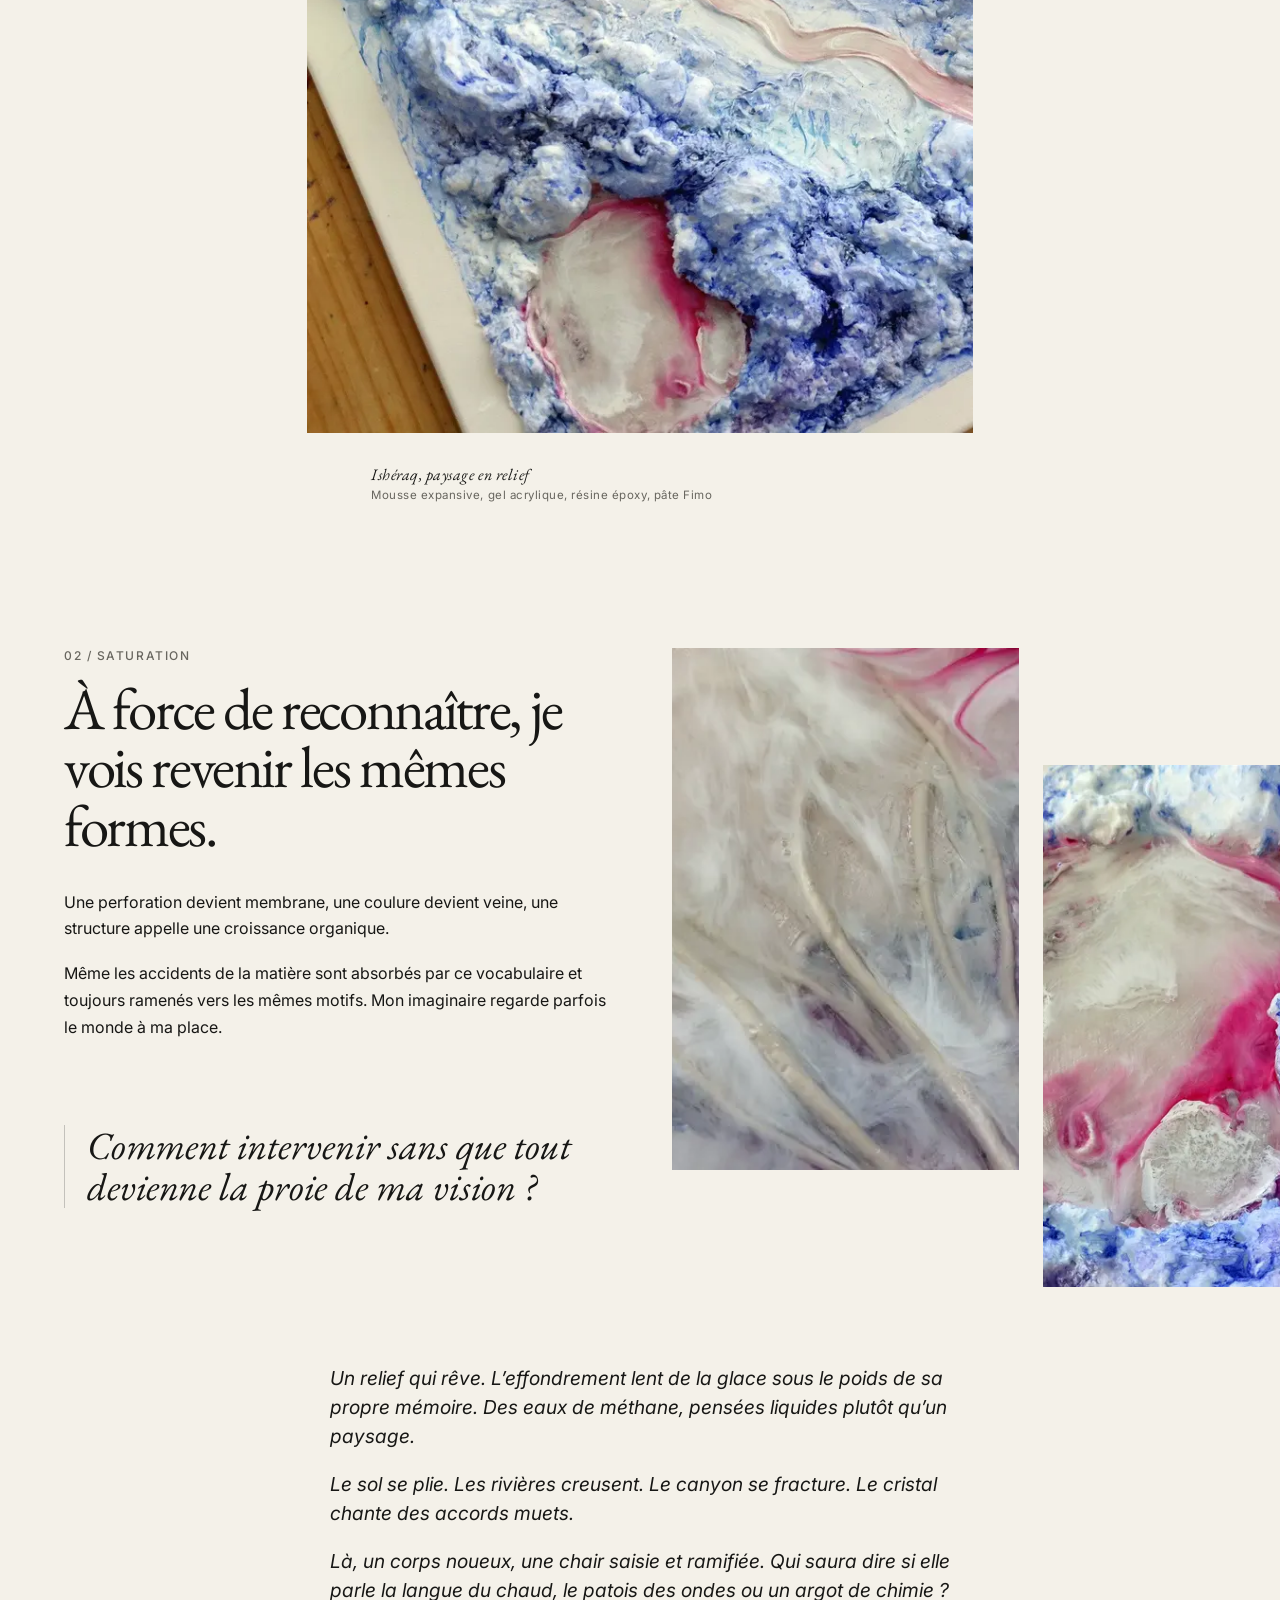
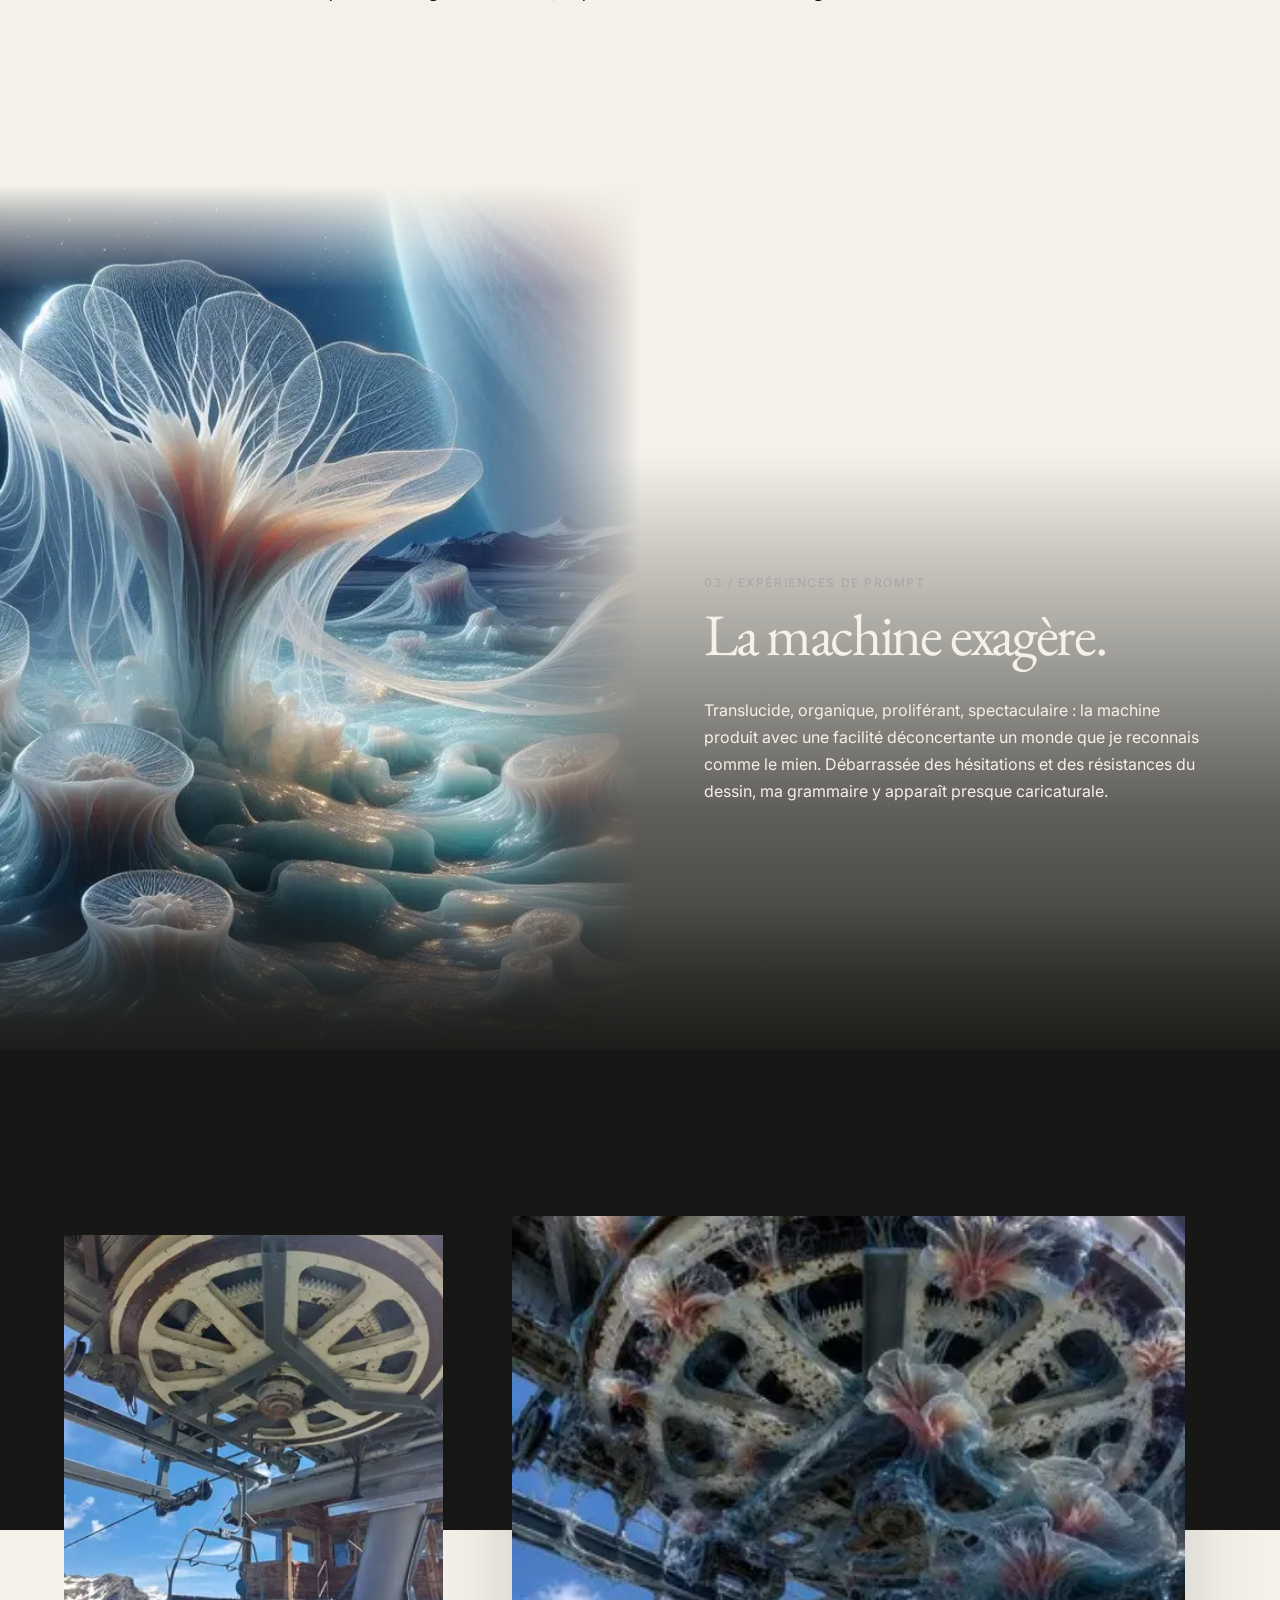
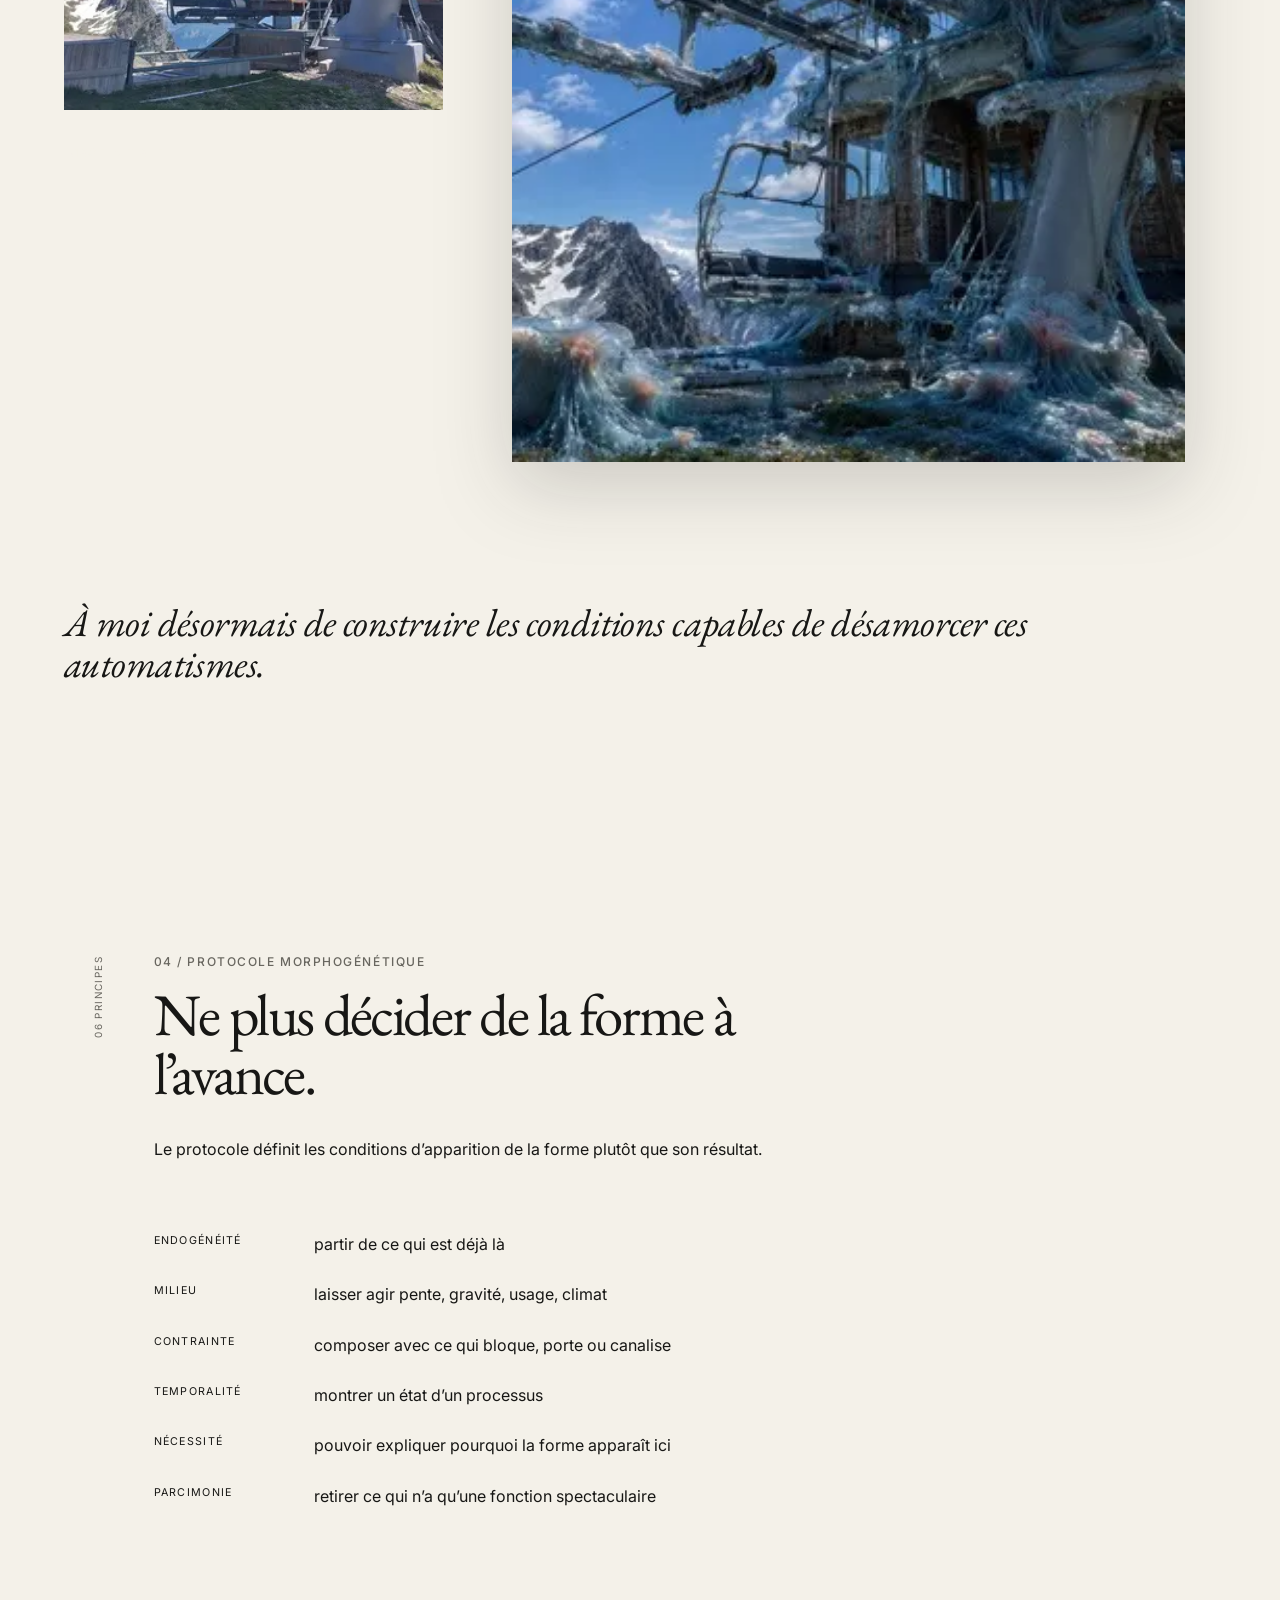
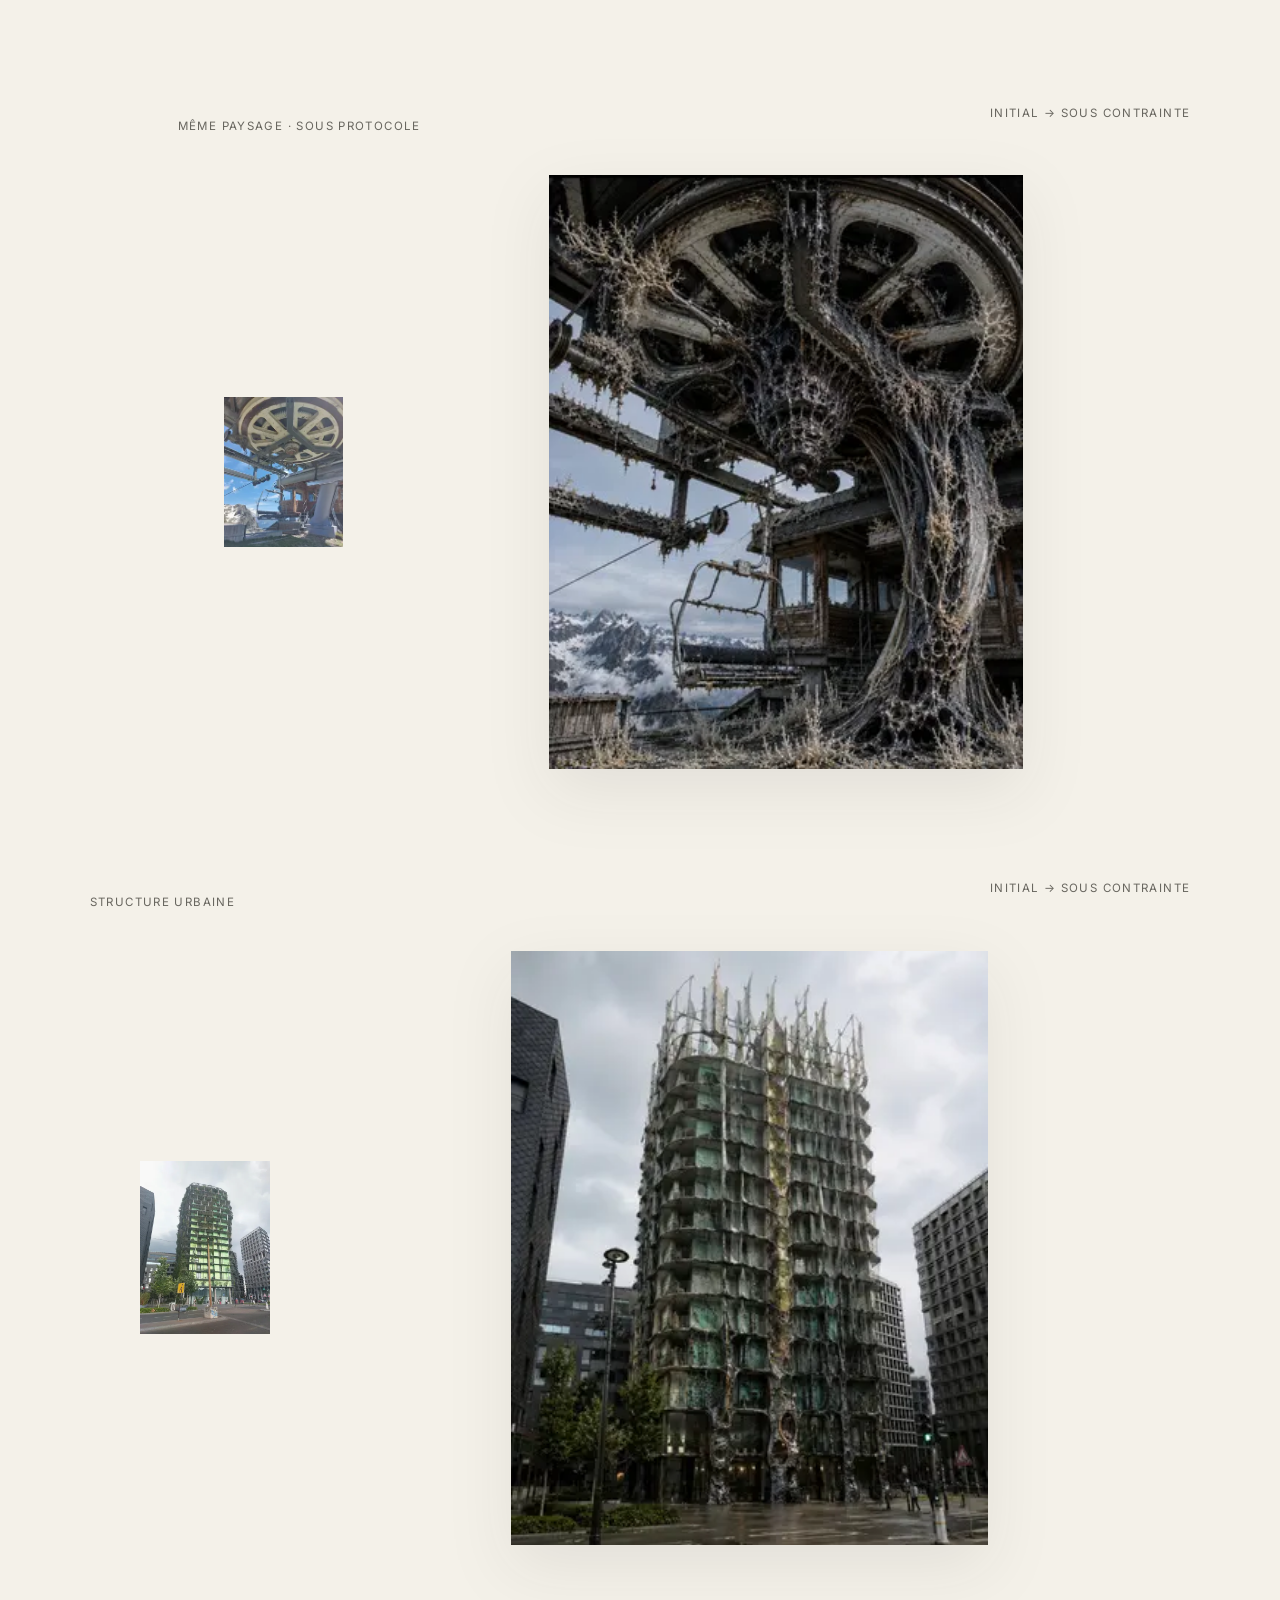
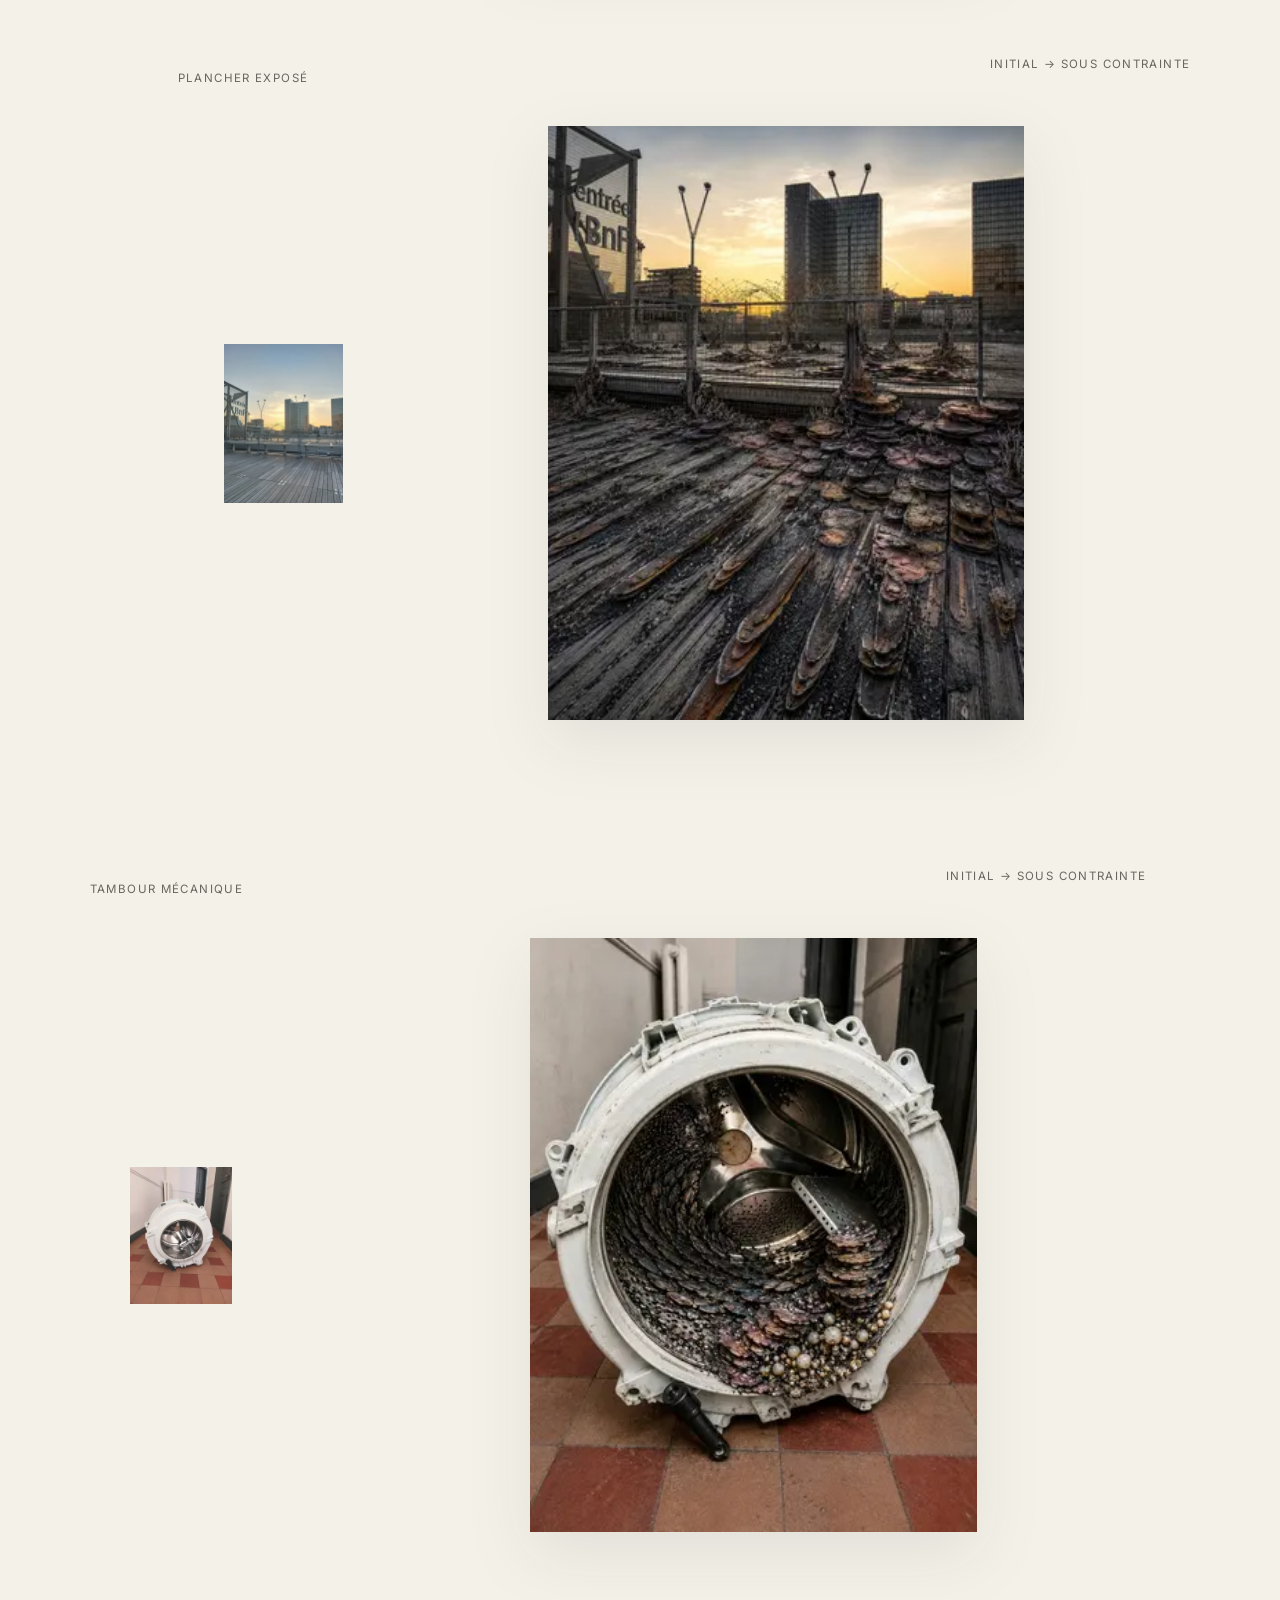
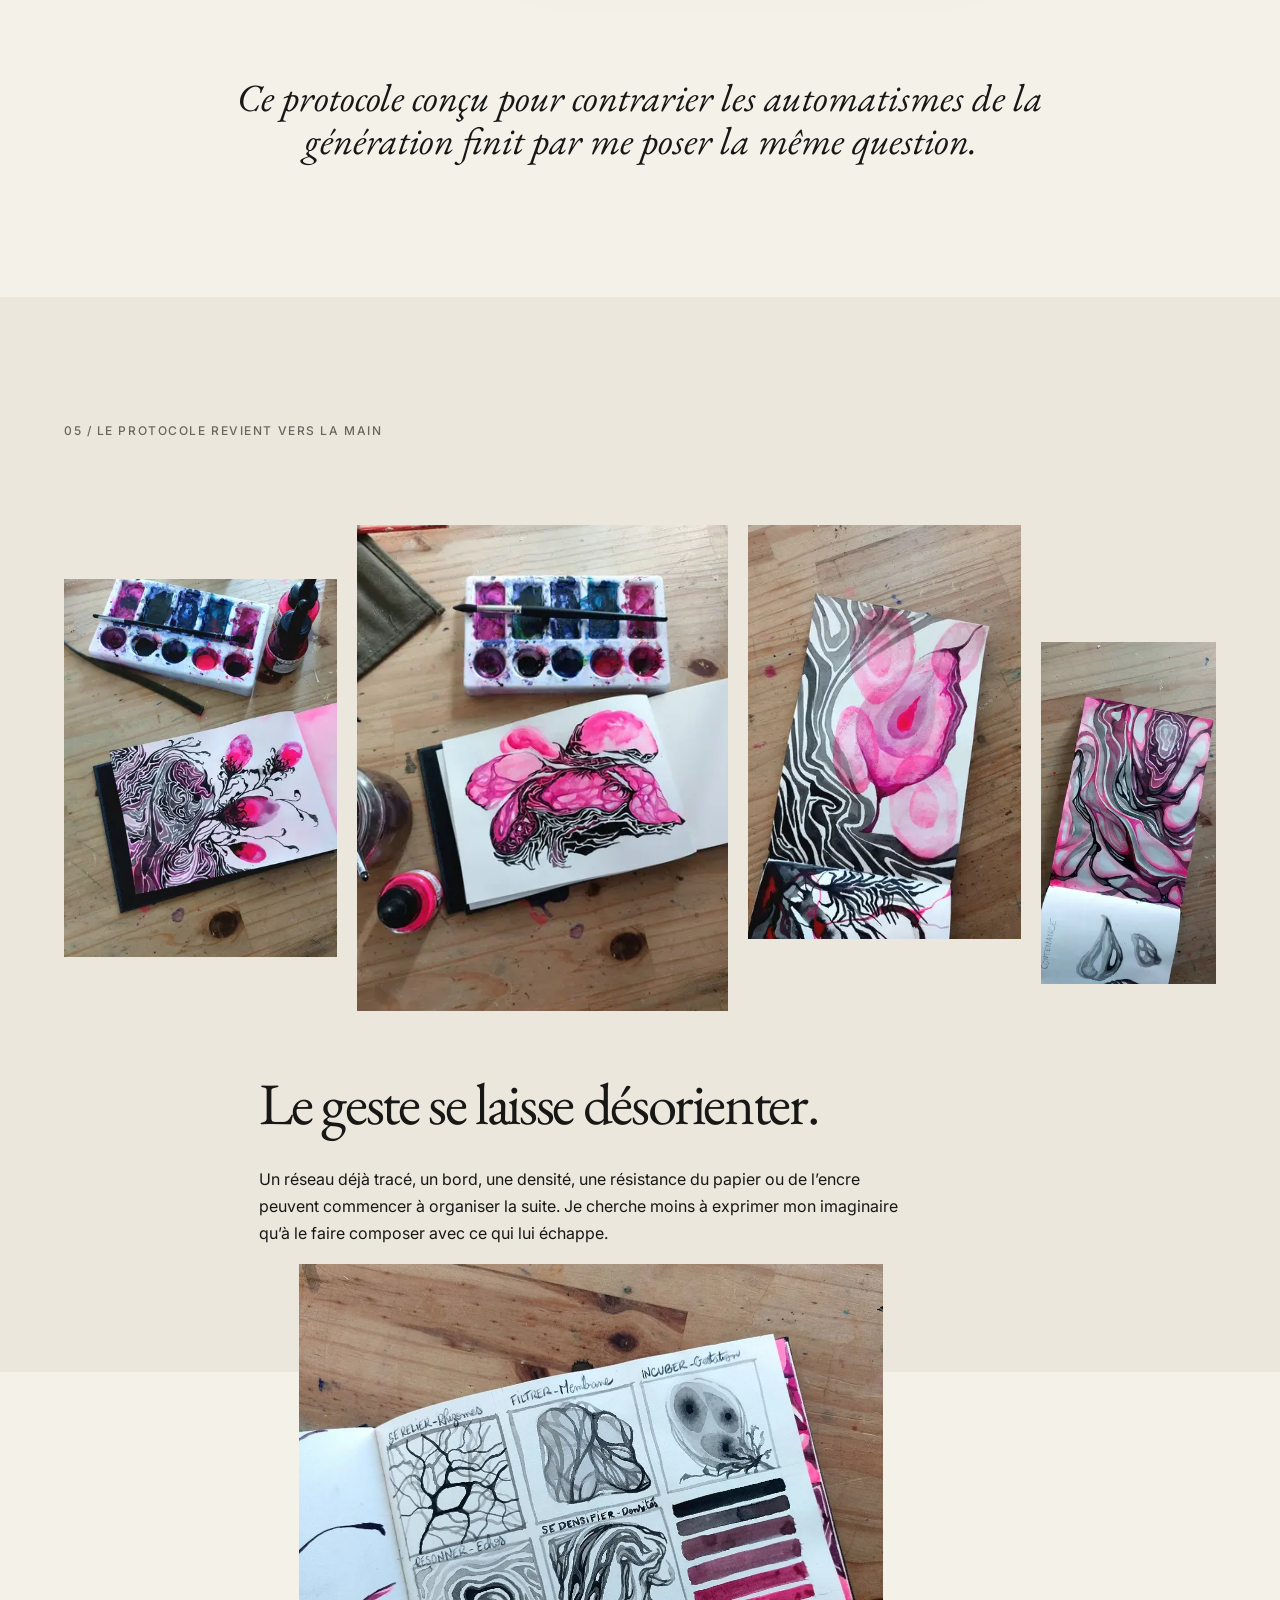
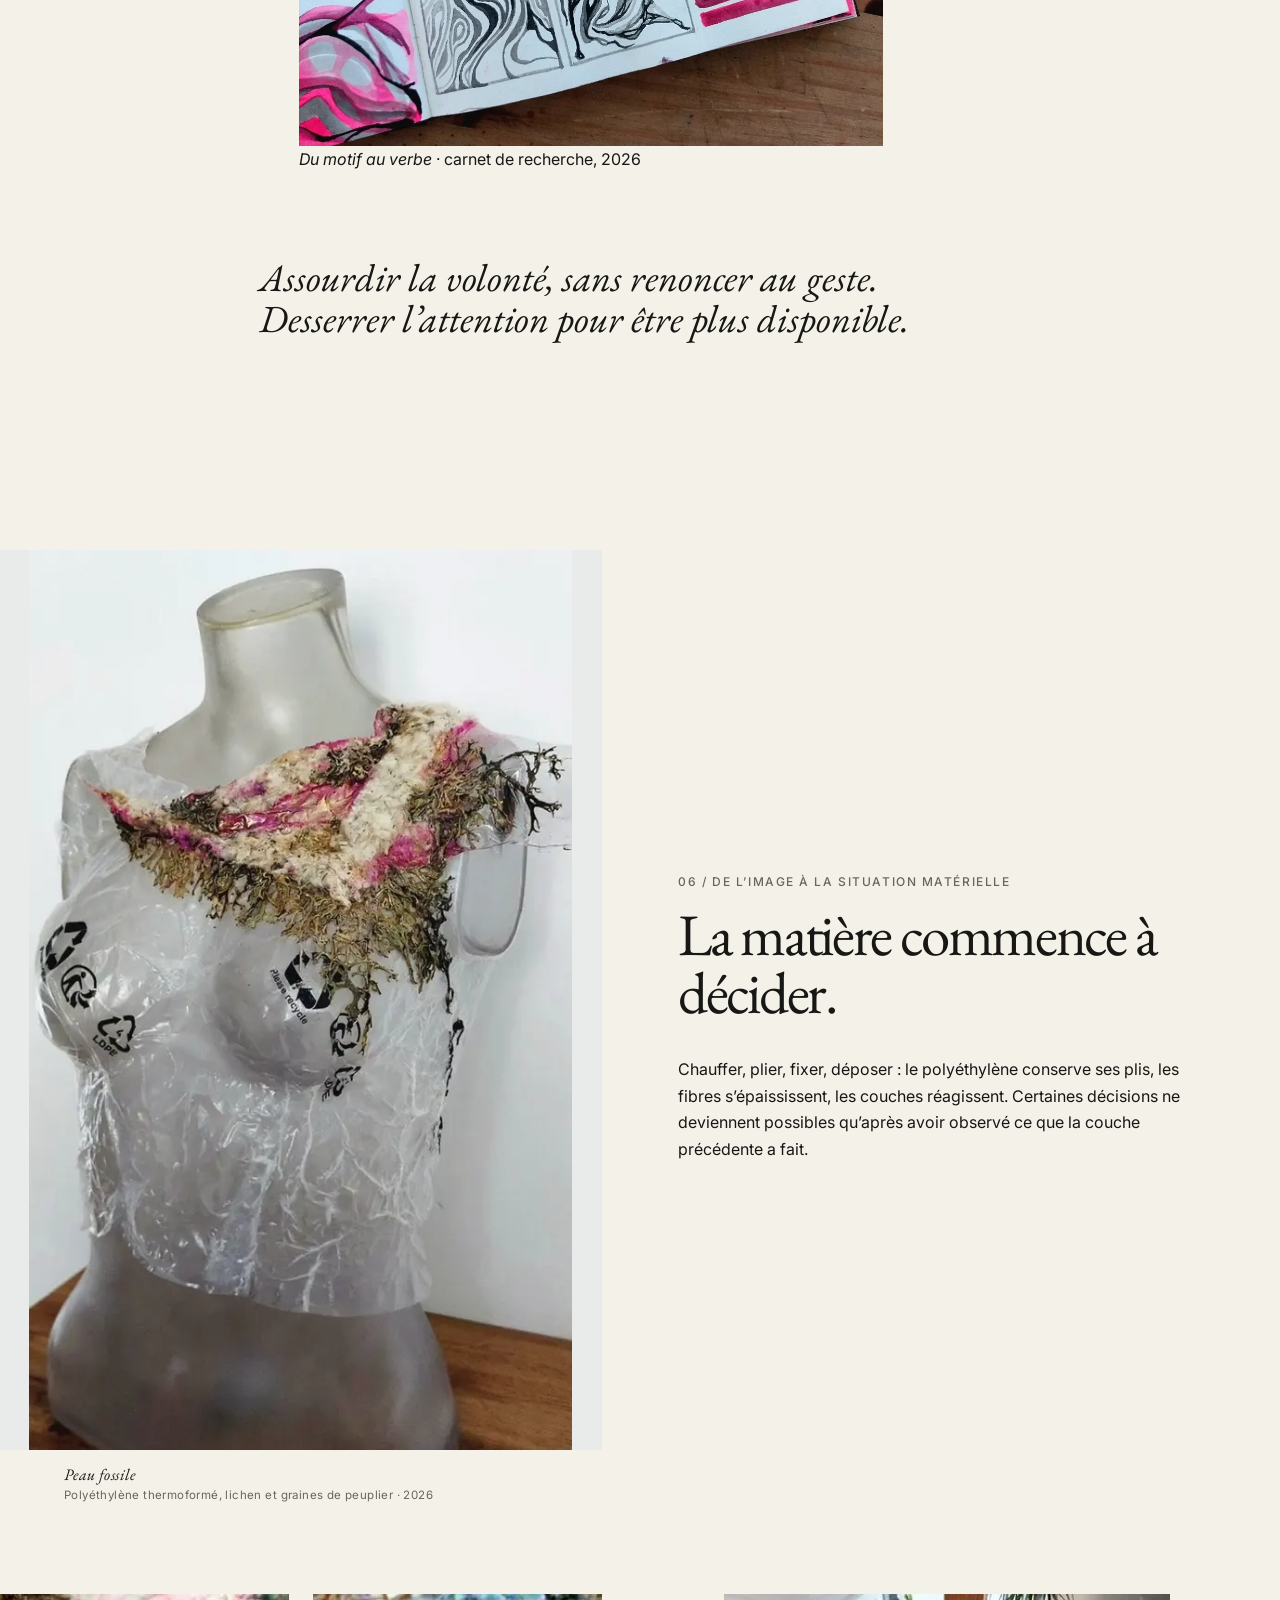
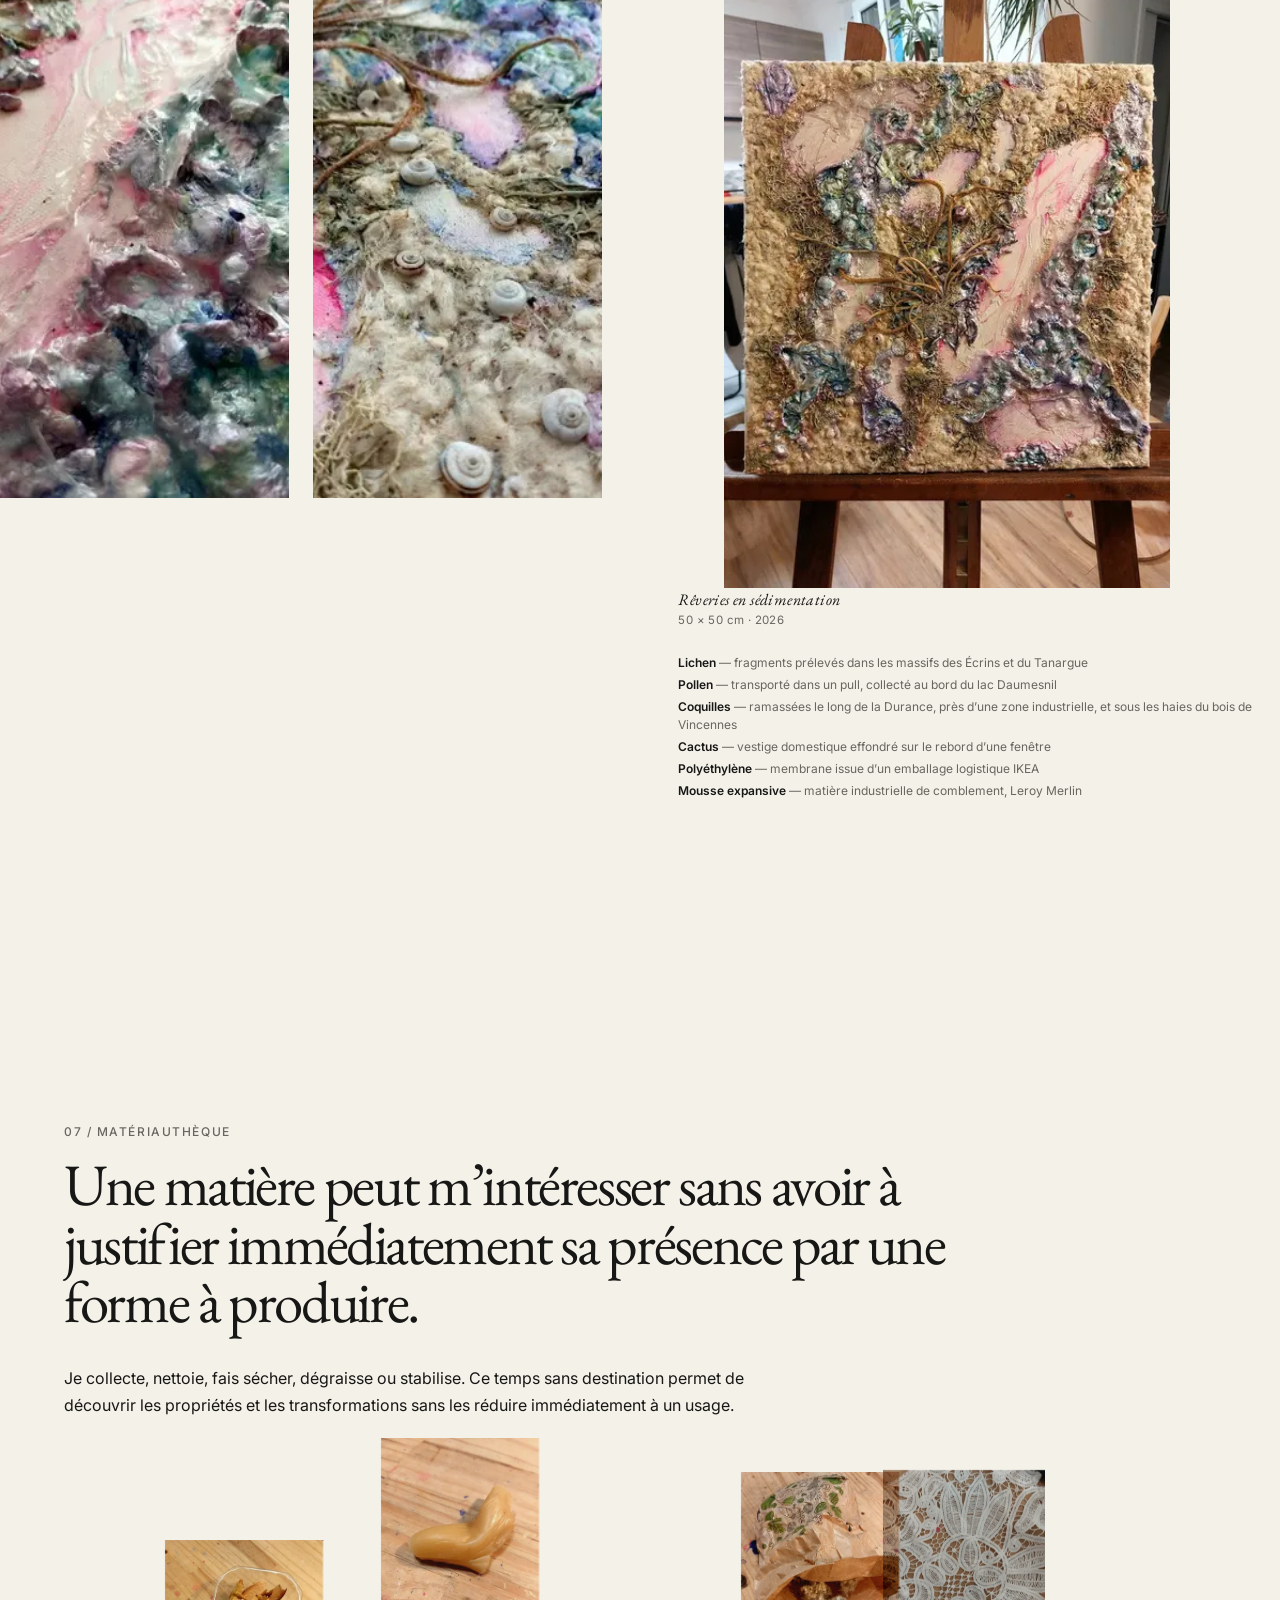
==== commit cc5d9256: "Force le chargement de la mise en page actualisée" ====
--- a/index.html
+++ b/index.html
@@ -1,26 +1,25 @@
 <!doctype html><html lang="fr"><head>
 <meta charset="utf-8"><meta name="viewport" content="width=device-width,initial-scale=1"><meta name="theme-color" content="#f3f0e8">
-<meta name="description" content="Rêveries sentimentales développe une cosmoplastie du sensible : une pratique poreuse aux transformations d’un monde abîmé, qui se recompose au contact des formes et des matériaux."><meta name="robots" content="index,follow,max-image-preview:large"><link rel="canonical" href="https://typhain.github.io/portfolio-typhaine-charrat/">
-<meta property="og:locale" content="fr_FR"><meta property="og:type" content="website"><meta property="og:title" content="Typhaine Charrat — Artiste plasticienne | Rêveries sentimentales"><meta property="og:description" content="Rêveries sentimentales développe une cosmoplastie du sensible : une pratique poreuse aux transformations d’un monde abîmé, qui se recompose au contact des formes et des matériaux."><meta property="og:url" content="https://typhain.github.io/portfolio-typhaine-charrat/"><meta property="og:image" content="https://typhain.github.io/portfolio-typhaine-charrat/og-reveries-sentimentales-v2.jpg"><meta property="og:image:width" content="1200"><meta property="og:image:height" content="630"><meta property="og:image:alt" content="Typhaine Charrat — Rêveries sentimentales, cosmoplastie du sensible">
-<meta name="twitter:card" content="summary_large_image"><meta name="twitter:title" content="Typhaine Charrat — Artiste plasticienne | Rêveries sentimentales"><meta name="twitter:description" content="Rêveries sentimentales développe une cosmoplastie du sensible : une pratique poreuse aux transformations d’un monde abîmé, qui se recompose au contact des formes et des matériaux."><meta name="twitter:image" content="https://typhain.github.io/portfolio-typhaine-charrat/og-reveries-sentimentales-v2.jpg">
-<title>Typhaine Charrat — Artiste plasticienne | Rêveries sentimentales</title>
-<script type="application/ld+json">{"@context":"https://schema.org","@type":"ProfilePage","name":"Typhaine Charrat — Artiste plasticienne | Rêveries sentimentales","url":"https://typhain.github.io/portfolio-typhaine-charrat/","description":"Rêveries sentimentales développe une cosmoplastie du sensible : une pratique poreuse aux transformations d’un monde abîmé, qui se recompose au contact des formes et des matériaux.","inLanguage":"fr","mainEntity":{"@type":"Person","name":"Typhaine Charrat","jobTitle":"Artiste plasticienne","homeLocation":{"@type":"Place","name":"Paris, France"},"url":"https://typhain.github.io/portfolio-typhaine-charrat/","knowsAbout":["art contemporain","dessin","assemblage","matières organiques et synthétiques","image générée","cosmoplastie du sensible"],"subjectOf":{"@type":"CreativeWork","name":"Rêveries sentimentales","description":"Rêveries sentimentales développe une cosmoplastie du sensible : une pratique poreuse aux transformations d’un monde abîmé, qui se recompose au contact des formes et des matériaux."}}}</script><link rel="icon" type="image/svg+xml" href="data:image/svg+xml,%3Csvg xmlns='http://www.w3.org/2000/svg' viewBox='0 0 32 32'%3E%3Crect width='32' height='32' fill='%23f3f0e8'/%3E%3Cpath d='M5 20C10 4 18 28 27 10' fill='none' stroke='%23191818' stroke-width='2'/%3E%3C/svg%3E"><link rel="preconnect" href="https://fonts.googleapis.com"><link rel="preconnect" href="https://fonts.gstatic.com" crossorigin><link rel="preload" as="image" href="img-000.webp" type="image/webp" fetchpriority="high"><link rel="stylesheet" href="styles.css"><link rel="stylesheet" href="fonts.css"></head><body>
+<meta name="description" content="Typhaine Charrat — Rêveries sentimentales. Une recherche artistique sur la cosmoplastie du sensible, entre dessin, matière, protocole et formes rencontrées."><meta name="robots" content="index,follow,max-image-preview:large"><link rel="canonical" href="https://typhaine-charrat-art-portfolio.netlify.app/">
+<meta property="og:locale" content="fr_FR"><meta property="og:type" content="website"><meta property="og:title" content="Typhaine Charrat — Rêveries sentimentales"><meta property="og:description" content="Cosmoplastie du sensible — une pratique entre dessin, matière, protocole et formes rencontrées."><meta property="og:url" content="https://typhaine-charrat-art-portfolio.netlify.app/"><meta property="og:image" content="https://typhaine-charrat-art-portfolio.netlify.app/assets/latest/img-000.webp"><meta property="og:image:width" content="972"><meta property="og:image:height" content="1108"><meta property="og:image:alt" content="Surface stratifiée, fibreuse et irisée">
+<meta name="twitter:card" content="summary_large_image"><meta name="twitter:title" content="Typhaine Charrat — Rêveries sentimentales"><meta name="twitter:description" content="Cosmoplastie du sensible — une pratique entre dessin, matière, protocole et formes rencontrées."><meta name="twitter:image" content="https://typhaine-charrat-art-portfolio.netlify.app/assets/latest/img-000.webp">
+<title>Typhaine Charrat — Rêveries sentimentales</title><link rel="icon" type="image/svg+xml" href="data:image/svg+xml,%3Csvg xmlns='http://www.w3.org/2000/svg' viewBox='0 0 32 32'%3E%3Crect width='32' height='32' fill='%23f3f0e8'/%3E%3Cpath d='M5 20C10 4 18 28 27 10' fill='none' stroke='%23191818' stroke-width='2'/%3E%3C/svg%3E"><link rel="preconnect" href="https://fonts.googleapis.com"><link rel="preconnect" href="https://fonts.gstatic.com" crossorigin><link rel="preload" as="image" href="img-000.webp" type="image/webp" fetchpriority="high"><link rel="stylesheet" href="styles.css"><link rel="stylesheet" href="fonts.css"></head><body>
 <a class="skip" href="#main">Aller au contenu</a><header class="site-header"><a class="identity" href="#top"><b>Typhaine Charrat</b><span>Artiste plasticienne</span></a><button class="menu-toggle" type="button" aria-expanded="false" aria-controls="nav">Index</button><nav id="nav"><a href="#trajectoire">Trajectoire</a><a href="#ia">IA &amp; protocole</a><a href="#matiere">Matière</a><a href="#cycle">Cycle en cours</a><a href="#apropos">À propos</a></nav></header>
 <main id="main">
-<section class="hero" id="top"><img loading="eager" decoding="async" fetchpriority="high" class="hero-field" src="img-000.webp" width="972" height="1108" alt="Surface stratifiée, fibreuse et irisée"><div class="hero-copy"><p class="eyebrow">Rêveries sentimentales · 2023—2026</p><h1>Cosmoplastie<br>du sensible</h1><p>Construire les conditions d’une pratique capable de se transformer.</p></div></section>
+<section class="hero" id="top"><img loading="eager" decoding="async" fetchpriority="high" class="hero-field" src="img-000.webp" srcset="responsive/img-000-480.webp 480w, responsive/img-000-800.webp 800w, img-000.webp 972w" sizes="(max-width: 740px) 100vw, 50vw" width="972" height="1108" alt="Surface stratifiée, fibreuse et irisée"><div class="hero-copy"><p class="eyebrow">Rêveries sentimentales · 2023—2026</p><h1>Cosmoplastie<br>du sensible</h1><p>Construire les conditions d’une pratique capable de se transformer.</p></div></section>
 <section class="epigraph" aria-label="Citation de Clarice Lispector"><blockquote>Pour que je puisse cueillir les choses avec les mains,<br> il fallait que les choses se coagulent comme des fruits.</blockquote><cite>Clarice Lispector</cite></section>
-<section class="origin" id="trajectoire"><div class="origin-copy"><p class="section-no">01 / Cosmologie héritée</p><h2>Une manière de voir peut devenir une habitude.</h2><p>Mon imaginaire s’est construit au contact d’un monde traversé par les déchets et les pollutions. Par le dessin, j’en ai prolongé les mutations : membranes, réseaux, enveloppes et ramifications ont peu à peu formé une grammaire familière — un cosmos propre.</p></div><img loading="lazy" decoding="async" class="drawing" src="img-001.webp" srcset="responsive/img-001-480.webp 480w, responsive/img-001-800.webp 800w, img-001.webp 1600w" sizes="(max-width: 740px) 100vw, 56vw" width="1600" height="1220" alt="Créatures d’Ishéraq dessinées à l’encre bleue"><p class="artwork-caption creatures-caption"><em>Créatures d’Ishéraq</em><br>Encre sur papier · A3 · 2024</p><figure class="grammar-figure"><div class="grammar-images"><img class="grammar-live" loading="lazy" decoding="async" src="img-044.webp" srcset="responsive/img-044-480.webp 480w, responsive/img-044-800.webp 800w, img-044.webp 1400w" sizes="(max-width: 620px) 92vw, 44vw" width="1400" height="1400" alt="Carnet ouvert montrant à l’encre bleue une forme stratifiée et un réseau de ramifications"><img class="grammar-index" loading="lazy" decoding="async" src="img-043.webp" srcset="responsive/img-043-480.webp 480w, responsive/img-043-800.webp 800w, img-043.webp 1152w" sizes="(max-width: 620px) 68vw, 26vw" width="1152" height="950" alt="Page de carnet associant les motifs rhizome, membrane, gestation, écho et dendrite à des verbes"></div><figcaption><em>Carnets de recherche — une grammaire de formes</em> · 2025–2026</figcaption></figure></section>
+<section class="origin" id="trajectoire"><div class="origin-copy"><p class="section-no">01 / Cosmologie héritée</p><h2>Une manière de voir peut devenir une habitude.</h2><p>Mon imaginaire s’est construit au contact d’un monde traversé par les déchets et les pollutions. Par le dessin, j’en ai prolongé les mutations : membranes, réseaux, enveloppes et ramifications ont peu à peu formé une grammaire familière — un cosmos propre.</p></div><img loading="lazy" decoding="async" class="drawing" src="img-001.webp" srcset="responsive/img-001-480.webp 480w, responsive/img-001-800.webp 800w, img-001.webp 1600w" sizes="(max-width: 740px) 100vw, 56vw" width="1600" height="1220" alt="Créatures d’Ishéraq dessinées à l’encre bleue"><p class="artwork-caption creatures-caption"><em>Créatures d’Ishéraq</em><br>Encre sur papier · A3 · 2024</p></section>
 <section class="saturation"><img loading="lazy" decoding="async" class="sat-main" src="img-002.webp" srcset="responsive/img-002-480.webp 480w, img-002.webp 702w" sizes="(max-width: 740px) 88vw, 42vw" width="702" height="972" alt="Ishéraq, paysage en relief bleu et rose"><img loading="lazy" decoding="async" class="sat-detail one" src="img-003.webp" width="347" height="463" alt="Détail translucide et fibreux"><img loading="lazy" decoding="async" class="sat-detail two" src="img-004.webp" width="417" height="555" alt="Détail rose et bleu"><div class="sat-copy"><p class="section-no">02 / Saturation</p><h2>À force de reconnaître, je vois revenir les mêmes formes.</h2><p>Une perforation devient membrane, une coulure devient veine, une structure appelle une croissance organique.</p><p>Même les accidents de la matière sont absorbés par ce vocabulaire et toujours ramenés vers les mêmes motifs. Mon imaginaire regarde parfois le monde à ma place.</p><blockquote>Comment intervenir sans que tout devienne la proie de ma vision&nbsp;?</blockquote></div><p class="isheraq-caption"><em>Ishéraq, paysage en relief</em><br>Mousse expansive, gel acrylique, résine époxy, pâte Fimo</p><blockquote class="isheraq-text"><p>Un relief qui rêve. L’effondrement lent de la glace sous le poids de sa propre mémoire. Des eaux de méthane, pensées liquides plutôt qu’un paysage.</p><p>Le sol se plie. Les rivières creusent. Le canyon se fracture. Le cristal chante des accords muets.</p><p>Là, un corps noueux, une chair saisie et ramifiée. Qui saura dire si elle parle la langue du chaud, le patois des ondes ou un argot de chimie&nbsp;?</p></blockquote></section>
 <section class="mirror" id="ia"><img loading="lazy" decoding="async" class="mirror-world" src="img-005.webp" width="578" height="820" alt="Paysage glaciaire peuplé de fleurs hybrides produit par intelligence artificielle"><div class="mirror-copy"><p class="section-no">03 / Expériences de prompt</p><h2>La machine exagère.</h2><p>Translucide, organique, proliférant, spectaculaire : la machine produit avec une facilité déconcertante un monde que je reconnais comme le mien. Débarrassée des hésitations et des résistances du dessin, ma grammaire y apparaît presque caricaturale.</p></div><div class="ai-application" aria-label="Application de l’imaginaire généré au paysage initial"><figure class="ai-source"><img loading="lazy" decoding="async" src="img-007.webp" width="313" height="393" alt="Photographie initiale d’une remontée mécanique en montagne"><figcaption>image initiale</figcaption></figure><figure class="ai-hybrid"><img loading="lazy" decoding="async" src="img-006.webp" width="323" height="406" alt="Remontée mécanique envahie par les mêmes fleurs hybrides générées par intelligence artificielle"></figure></div><p class="mirror-conclusion">À moi désormais de construire les conditions capables de désamorcer ces automatismes.</p></section>
 <section class="transformations"><div class="transform-intro"><p class="section-no">04 / Protocole morphogénétique</p><h2>Ne plus décider de la forme à l’avance.</h2><p>Le protocole définit les conditions d’apparition de la forme plutôt que son résultat.</p><dl class="principles"><div><dt>Endogénéité</dt><dd>partir de ce qui est déjà là</dd></div><div><dt>Milieu</dt><dd>laisser agir pente, gravité, usage, climat</dd></div><div><dt>Contrainte</dt><dd>composer avec ce qui bloque, porte ou canalise</dd></div><div><dt>Temporalité</dt><dd>montrer un état d’un processus</dd></div><div><dt>Nécessité</dt><dd>pouvoir expliquer pourquoi la forme apparaît ici</dd></div><div><dt>Parcimonie</dt><dd>retirer ce qui n’a qu’une fonction spectaculaire</dd></div></dl></div>
-<div class="pair pair-a"><p>Même paysage · sous protocole</p><img loading="lazy" decoding="async" src="img-015.webp" width="261" height="327" alt="Remontée mécanique initiale reprise pour le protocole"><img loading="lazy" decoding="async" class="after" src="img-008.webp" width="324" height="406" alt="Remontée mécanique transformée sous contraintes, avec des excroissances d’apparence métallique"></div><div class="pair pair-b"><p>Structure urbaine</p><img loading="lazy" decoding="async" src="img-013.webp" width="694" height="925" alt="Immeuble vert avant transformation"><img loading="lazy" decoding="async" class="after" src="img-014.webp" width="324" height="404" alt="Immeuble transformé sous contraintes"></div><div class="pair pair-c"><p>Plancher exposé</p><img loading="lazy" decoding="async" src="img-009.webp" width="694" height="925" alt="Plancher avant transformation"><img loading="lazy" decoding="async" class="after" src="img-010.webp" width="324" height="404" alt="Plancher transformé sous contraintes"></div><div class="pair pair-d"><p>Tambour mécanique</p><img loading="lazy" decoding="async" src="img-011.webp" width="694" height="925" alt="Tambour avant transformation"><img loading="lazy" decoding="async" class="after" src="img-012.webp" width="324" height="431" alt="Tambour transformé sous contraintes"></div><p class="transform-coda">Ce protocole conçu pour contrarier les automatismes de la génération finit par me poser la même question.</p></section>
-<section class="hand"><p class="section-no">05 / Le protocole revient vers la main</p><img loading="lazy" decoding="async" class="h1" src="img-016.webp" width="417" height="556" alt="Carnet et encres"><img loading="lazy" decoding="async" class="h2" src="img-017.webp" width="417" height="556" alt="Dessin rose et noir"><img loading="lazy" decoding="async" class="h3" src="img-018.webp" width="417" height="556" alt="Carnet ouvert"><img loading="lazy" decoding="async" class="h4" src="img-019.webp" width="417" height="556" alt="Réseau dessiné"><div class="hand-copy"><h2>Le geste se laisse désorienter.</h2><p>Un réseau déjà tracé, un bord, une densité, une résistance du papier ou de l’encre peuvent commencer à organiser la suite. Je cherche moins à exprimer mon imaginaire qu’à le faire composer avec ce qui lui échappe.</p><blockquote>Assourdir la volonté, sans renoncer au geste.<br>Desserrer l’attention pour être plus disponible.</blockquote></div></section>
+<div class="pair pair-a"><p>Même paysage · sous protocole</p><img loading="lazy" decoding="async" src="img-015.webp" width="261" height="327" alt="Remontée mécanique initiale reprise pour le protocole"><img loading="lazy" decoding="async" class="after" src="img-008.webp" width="324" height="406" alt="Remontée mécanique transformée sous contraintes, avec des excroissances d’apparence métallique"></div><div class="pair pair-b"><p>Structure urbaine</p><img loading="lazy" decoding="async" src="img-013.webp" srcset="responsive/img-013-480.webp 480w, img-013.webp 694w" sizes="(max-width: 740px) 42vw, 24vw" width="694" height="925" alt="Immeuble vert avant transformation"><img loading="lazy" decoding="async" class="after" src="img-014.webp" width="324" height="404" alt="Immeuble transformé sous contraintes"></div><div class="pair pair-c"><p>Plancher exposé</p><img loading="lazy" decoding="async" src="img-009.webp" srcset="responsive/img-009-480.webp 480w, img-009.webp 694w" sizes="(max-width: 740px) 42vw, 24vw" width="694" height="925" alt="Plancher avant transformation"><img loading="lazy" decoding="async" class="after" src="img-010.webp" width="324" height="404" alt="Plancher transformé sous contraintes"></div><div class="pair pair-d"><p>Tambour mécanique</p><img loading="lazy" decoding="async" src="img-011.webp" srcset="responsive/img-011-480.webp 480w, img-011.webp 694w" sizes="(max-width: 740px) 42vw, 24vw" width="694" height="925" alt="Tambour avant transformation"><img loading="lazy" decoding="async" class="after" src="img-012.webp" width="324" height="431" alt="Tambour transformé sous contraintes"></div><p class="transform-coda">Ce protocole conçu pour contrarier les automatismes de la génération finit par me poser la même question.</p></section>
+<section class="hand"><p class="section-no">05 / Le protocole revient vers la main</p><img loading="lazy" decoding="async" class="h1" src="img-016.webp" width="417" height="556" alt="Carnet et encres"><img loading="lazy" decoding="async" class="h2" src="img-017.webp" width="417" height="556" alt="Dessin rose et noir"><img loading="lazy" decoding="async" class="h3" src="img-018.webp" width="417" height="556" alt="Carnet ouvert"><img loading="lazy" decoding="async" class="h4" src="img-019.webp" width="417" height="556" alt="Réseau dessiné"><div class="hand-copy"><h2>Le geste se laisse désorienter.</h2><p>Un réseau déjà tracé, un bord, une densité, une résistance du papier ou de l’encre peuvent commencer à organiser la suite. Je cherche moins à exprimer mon imaginaire qu’à le faire composer avec ce qui lui échappe.</p><figure class="process-figure"><img loading="lazy" decoding="async" src="img-043.webp" srcset="responsive/img-043-480.webp 480w, responsive/img-043-800.webp 800w, img-043.webp 1152w" sizes="(max-width: 820px) 92vw, 68vw" width="1152" height="950" alt="Page de carnet associant les verbes se relier, filtrer, incuber, résonner et se densifier à des motifs organiques"><figcaption><em>Du motif au verbe</em> · carnet de recherche, 2026</figcaption></figure><blockquote>Assourdir la volonté, sans renoncer au geste.<br>Desserrer l’attention pour être plus disponible.</blockquote></div></section>
 <section class="material" id="matiere"><img loading="lazy" decoding="async" class="skin" src="img-020.webp" width="585" height="969" alt="Peau fossile en polyéthylène thermoformé portée sur un buste"><p class="artwork-caption skin-caption"><em>Peau fossile</em><br>Polyéthylène thermoformé, lichen et graines de peuplier · 2026</p><div class="material-copy"><p class="section-no">06 / De l’image à la situation matérielle</p><h2>La matière commence à décider.</h2><p>Chauffer, plier, fixer, déposer : le polyéthylène conserve ses plis, les fibres s’épaississent, les couches réagissent. Certaines décisions ne deviennent possibles qu’après avoir observé ce que la couche précédente a fait.</p></div><img loading="lazy" decoding="async" class="material-detail d1" src="img-021.webp" width="323" height="394" alt="Détail irisé de Peau fossile"><img loading="lazy" decoding="async" class="material-detail d2" src="img-022.webp" width="323" height="394" alt="Détail stratifié de Peau fossile"><img loading="lazy" decoding="async" class="material-work" src="img-023.webp" width="417" height="556" alt="Rêveries en sédimentation"><p class="artwork-caption sedimentation-caption"><em>Rêveries en sédimentation</em><br>50 × 50 cm · 2026</p><div class="material-provenance"><p><strong>Lichen</strong> — fragments prélevés dans les massifs des Écrins et du Tanargue</p><p><strong>Pollen</strong> — transporté dans un pull, collecté au bord du lac Daumesnil</p><p><strong>Coquilles</strong> — ramassées le long de la Durance, près d’une zone industrielle, et sous les haies du bois de Vincennes</p><p><strong>Cactus</strong> — vestige domestique effondré sur le rebord d’une fenêtre</p><p><strong>Polyéthylène</strong> — membrane issue d’un emballage logistique IKEA</p><p><strong>Mousse expansive</strong> — matière industrielle de comblement, Leroy Merlin</p></div></section>
 <section class="library"><div class="library-copy"><p class="section-no">07 / Matériauthèque</p><h2>Une matière peut m’intéresser sans avoir à justifier immédiatement sa présence par une forme à produire.</h2><p>Je collecte, nettoie, fais sécher, dégraisse ou stabilise. Ce temps sans destination permet de découvrir les propriétés et les transformations sans les réduire immédiatement à un usage.</p></div><div class="objects">
-<figure style="--x:2;--y:2"><img loading="lazy" decoding="async" src="img-024.webp" width="336" height="461" alt="Samares"><figcaption><strong>Samares</strong><span>parc du site IFPEN, Rueil</span></figcaption></figure><figure style="--x:5;--y:1"><img loading="lazy" decoding="async" src="img-025.webp" width="336" height="461" alt="Cire"><figcaption><strong>Cire</strong><span>don d’une amie apicultrice</span></figcaption></figure><figure style="--x:8;--y:3"><img loading="lazy" decoding="async" src="img-026.webp" width="336" height="461" alt="Champignon"><figcaption><strong>Champignon</strong><span>forêt de Fontainebleau</span></figcaption></figure><figure style="--x:10;--y:1"><img loading="lazy" decoding="async" src="img-027.webp" width="336" height="461" alt="Graines de peuplier"><figcaption><strong>Graines de peuplier</strong><span>bord du lac Daumesnil</span></figcaption></figure><figure style="--x:12;--y:1"><img loading="lazy" decoding="async" src="img-028.webp" width="1200" height="1600" alt="Napperon ancien en dentelle blanche"><figcaption><strong>Dentelle</strong><span>napperon acheté sur Le Bon Coin</span></figcaption></figure><figure style="--x:4;--y:6"><img loading="lazy" decoding="async" src="img-029.webp" width="336" height="461" alt="Charbon"><figcaption><strong>Charbon</strong><span>reste de barbecue, don d’une collègue</span></figcaption></figure><figure style="--x:7;--y:7"><img loading="lazy" decoding="async" src="img-030.webp" width="336" height="461" alt="Liège"><figcaption><strong>Liège</strong><span>trouvé sur un sentier en Espagne</span></figcaption></figure><figure style="--x:10;--y:6"><img loading="lazy" decoding="async" src="img-031.webp" width="336" height="461" alt="Coquilles"><figcaption><strong>Coquilles</strong><span>repérées sous les haies</span></figcaption></figure><figure style="--x:13;--y:7"><img loading="lazy" decoding="async" src="img-032.webp" width="336" height="461" alt="Feuilles"><figcaption><strong>Feuilles</strong><span>stabilisées à la glycérine végétale</span></figcaption></figure><figure style="--x:15;--y:5"><img loading="lazy" decoding="async" src="img-033.webp" width="336" height="461" alt="Os"><figcaption><strong>Os</strong><span>petits mammifères trouvés dans un champ</span></figcaption></figure></div></section>
-<section class="poly-threshold"><p>collecter · conserver · observer · expérimenter</p><img loading="lazy" decoding="async" src="img-034.webp" width="731" height="548" alt="Fragment translucide de polyéthylène thermoformé"><p class="poly-caption">Polyéthylène thermoformé</p><blockquote>Connaître les matériaux avant de savoir ce que j’attends d’eux.</blockquote></section>
-<section class="cycle" id="cycle"><div class="cycle-copy"><p class="section-no">08 / Nouvelle intention</p><h2>La peau fossile était produite.<br>L’os est rencontré.</h2><p>Je travaille désormais davantage avec des formes, des matières et des objets qui existaient avant mon geste. Leur architecture, leurs usages antérieurs, leurs fragilités et leurs résistances deviennent des conditions avec lesquelles composer.</p><blockquote>La rêverie, ici, n’est ni une fuite hors du réel ni un déploiement de l’imaginaire. Elle désigne une manière de rester disponible à ce qui résiste, déplace ou transforme l’intention. Elle ne projette plus ce cosmos au-delà du réel&nbsp;: elle le recompose dans la rencontre avec lui.</blockquote></div><figure class="bone-figure bone-a"><img loading="lazy" decoding="async" class="bone" src="img-036.webp" width="580" height="773" alt="Os gras nettoyé"><figcaption>os gras</figcaption></figure><figure class="bone-figure bone-b"><img loading="lazy" decoding="async" class="bone" src="img-038.webp" width="773" height="1031" alt="Os sec dont l’architecture trabéculaire est visible"><figcaption>os sec</figcaption></figure></section>
-<section class="lamp"><img loading="lazy" decoding="async" class="lamp-sketch" src="img-040.webp" width="1041" height="1388" alt="Esquisse au crayon de la lampe en cours de conception"><p class="artwork-caption lamp-caption"><em>Lampe os</em> · projet en cours<br>Os, laiton, dentelle, gaze, samares et lumière · 2026</p><img loading="lazy" decoding="async" class="lamp-matter" src="img-041.webp" width="1041" height="1388" alt="Morceau de bois sculpté associé à la recherche matérielle de la lampe"><img loading="lazy" decoding="async" class="lamp-fragments" src="img-042.webp" width="521" height="694" alt="Fragments matériels détourés"><div class="lamp-copy"><p class="section-no">09 / La forme précède le geste</p><h2>Composer à partir d’une présence.</h2><p>Un projet associant os, laiton, dentelle, lumière et matières végétales. La forme n’est pas appliquée à l’objet : elle émerge de la négociation entre ses résistances, les outils et les gestes successifs.</p></div></section>
+<figure style="--x:2;--y:2"><img loading="lazy" decoding="async" src="img-024.webp" width="336" height="461" alt="Samares"><figcaption><strong>Samares</strong><span>parc du site IFPEN, Rueil</span></figcaption></figure><figure style="--x:5;--y:1"><img loading="lazy" decoding="async" src="img-025.webp" width="336" height="461" alt="Cire"><figcaption><strong>Cire</strong><span>don d’une amie apicultrice</span></figcaption></figure><figure style="--x:8;--y:3"><img loading="lazy" decoding="async" src="img-026.webp" width="336" height="461" alt="Champignon"><figcaption><strong>Champignon</strong><span>forêt de Fontainebleau</span></figcaption></figure><figure style="--x:10;--y:1"><img loading="lazy" decoding="async" src="img-027.webp" width="336" height="461" alt="Graines de peuplier"><figcaption><strong>Graines de peuplier</strong><span>bord du lac Daumesnil</span></figcaption></figure><figure style="--x:12;--y:1"><img loading="lazy" decoding="async" src="img-028.webp" srcset="responsive/img-028-480.webp 480w, responsive/img-028-800.webp 800w, img-028.webp 1200w" sizes="(max-width: 740px) 42vw, 15vw" width="1200" height="1600" alt="Napperon ancien en dentelle blanche"><figcaption><strong>Dentelle</strong><span>napperon acheté sur Le Bon Coin</span></figcaption></figure><figure style="--x:4;--y:6"><img loading="lazy" decoding="async" src="img-029.webp" width="336" height="461" alt="Charbon"><figcaption><strong>Charbon</strong><span>reste de barbecue, don d’une collègue</span></figcaption></figure><figure style="--x:7;--y:7"><img loading="lazy" decoding="async" src="img-030.webp" width="336" height="461" alt="Liège"><figcaption><strong>Liège</strong><span>trouvé sur un sentier en Espagne</span></figcaption></figure><figure style="--x:10;--y:6"><img loading="lazy" decoding="async" src="img-031.webp" width="336" height="461" alt="Coquilles"><figcaption><strong>Coquilles</strong><span>repérées sous les haies</span></figcaption></figure><figure style="--x:13;--y:7"><img loading="lazy" decoding="async" src="img-032.webp" width="336" height="461" alt="Feuilles"><figcaption><strong>Feuilles</strong><span>stabilisées à la glycérine végétale</span></figcaption></figure><figure style="--x:15;--y:5"><img loading="lazy" decoding="async" src="img-033.webp" width="336" height="461" alt="Os"><figcaption><strong>Os</strong><span>petits mammifères trouvés dans un champ</span></figcaption></figure></div></section>
+<section class="poly-threshold"><p>collecter · conserver · observer · expérimenter</p><img loading="lazy" decoding="async" src="img-034.webp" srcset="responsive/img-034-480.webp 480w, img-034.webp 731w" sizes="(max-width: 740px) 84vw, 48vw" width="731" height="548" alt="Fragment translucide de polyéthylène thermoformé"><p class="poly-caption">Polyéthylène thermoformé</p><blockquote>Connaître les matériaux avant de savoir ce que j’attends d’eux.</blockquote></section>
+<section class="cycle" id="cycle"><div class="cycle-copy"><p class="section-no">08 / Nouvelle intention</p><h2>Le fossile était produit.<br>L’os est rencontré.</h2><p>Je travaille désormais davantage avec des formes, des matières et des objets qui existaient avant mon geste. Leur architecture, leurs usages antérieurs, leurs fragilités et leurs résistances deviennent des conditions avec lesquelles composer.</p><blockquote>La rêverie, ici, n’est ni une fuite hors du réel ni un déploiement de l’imaginaire. Elle désigne une manière de rester disponible à ce qui résiste, déplace ou transforme l’intention. Elle ne projette plus ce cosmos au-delà du réel&nbsp;: elle le recompose dans la rencontre avec lui.</blockquote></div><figure class="bone-figure bone-a"><img loading="lazy" decoding="async" class="bone" src="img-036.webp" width="580" height="773" alt="Os gras nettoyé"><figcaption>os gras</figcaption></figure><figure class="bone-figure bone-b"><img loading="lazy" decoding="async" class="bone" src="img-038.webp" srcset="responsive/img-038-480.webp 480w, img-038.webp 773w" sizes="(max-width: 740px) 46vw, 28vw" width="773" height="1031" alt="Os sec dont l’architecture trabéculaire est visible"><figcaption>os sec</figcaption></figure></section>
+<section class="lamp"><img loading="lazy" decoding="async" class="lamp-sketch" src="img-040.webp" srcset="responsive/img-040-480.webp 480w, responsive/img-040-800.webp 800w, img-040.webp 1041w" sizes="(max-width: 740px) 92vw, 42vw" width="1041" height="1388" alt="Esquisse au crayon de la lampe en cours de conception"><p class="artwork-caption lamp-caption"><em>Lampe os</em> · projet en cours<br>Os, laiton, dentelle, gaze, samares et lumière · 2026</p><img loading="lazy" decoding="async" class="lamp-matter" src="img-041.webp" srcset="responsive/img-041-480.webp 480w, responsive/img-041-800.webp 800w, img-041.webp 1041w" sizes="(max-width: 740px) 72vw, 34vw" width="1041" height="1388" alt="Morceau de bois sculpté associé à la recherche matérielle de la lampe"><img loading="lazy" decoding="async" class="lamp-fragments" src="img-042.webp" width="521" height="694" alt="Fragments matériels détourés"><div class="lamp-copy"><p class="section-no">09 / La forme précède le geste</p><h2>Composer à partir d’une présence.</h2><p>Un projet associant os, laiton, dentelle, lumière et matières végétales. La forme n’est pas appliquée à l’objet : elle émerge de la négociation entre ses résistances, les outils et les gestes successifs.</p></div></section>
 <section class="cosmoplasty"><p class="section-no">10 / Ce que le travail transforme en retour</p><div><p>Cette trajectoire construit une pratique dans laquelle l’intention compose avec ce qu’elle ne peut entièrement prévoir.</p><p>Cette pratique est située : elle assume ses limites et ses hors-champs, sans prétendre parler depuis d’autres expériences ou d’autres corps que le mien.</p></div><div><h2>Cosmoplastie du sensible</h2><p>Les situations que je construis transforment ma manière de percevoir et d’agir. Cette sensibilité transformée modifie, en retour, ce que je suis capable de construire.</p><p><em>Une manière de pratiquer l’art autant qu’une manière d’habiter le monde.</em></p></div></section><div class="contact-invitation"><a href="mailto:Typhaine.charrat@gmail.com">Me contacter&nbsp;↗</a></div>
 <section class="about" id="apropos"><p class="section-no">À propos</p><div><h2>Typhaine Charrat</h2><p>Typhaine Charrat est une artiste plasticienne basée à Paris. Entre dessin, sculpture, assemblage et image générée, elle explore la manière dont les matières organiques et synthétiques, les formes rencontrées et les protocoles peuvent déplacer l’intention artistique. Son projet <em>Rêveries sentimentales</em> développe une cosmoplastie du sensible : une pratique poreuse aux transformations d’un monde abîmé, qui cherche à composer avec le réel sans le simplifier ni le mettre à distance.</p></div><address>22 rue Taine · 75012 Paris<br><a href="mailto:Typhaine.charrat@gmail.com">Typhaine.charrat@gmail.com</a><br><a href="tel:+33644290186">06 44 29 01 86</a></address></section>
 </main><footer><span>Typhaine Charrat</span><span>Rêveries sentimentales</span><a href="#top">Retour en haut ↑</a></footer>
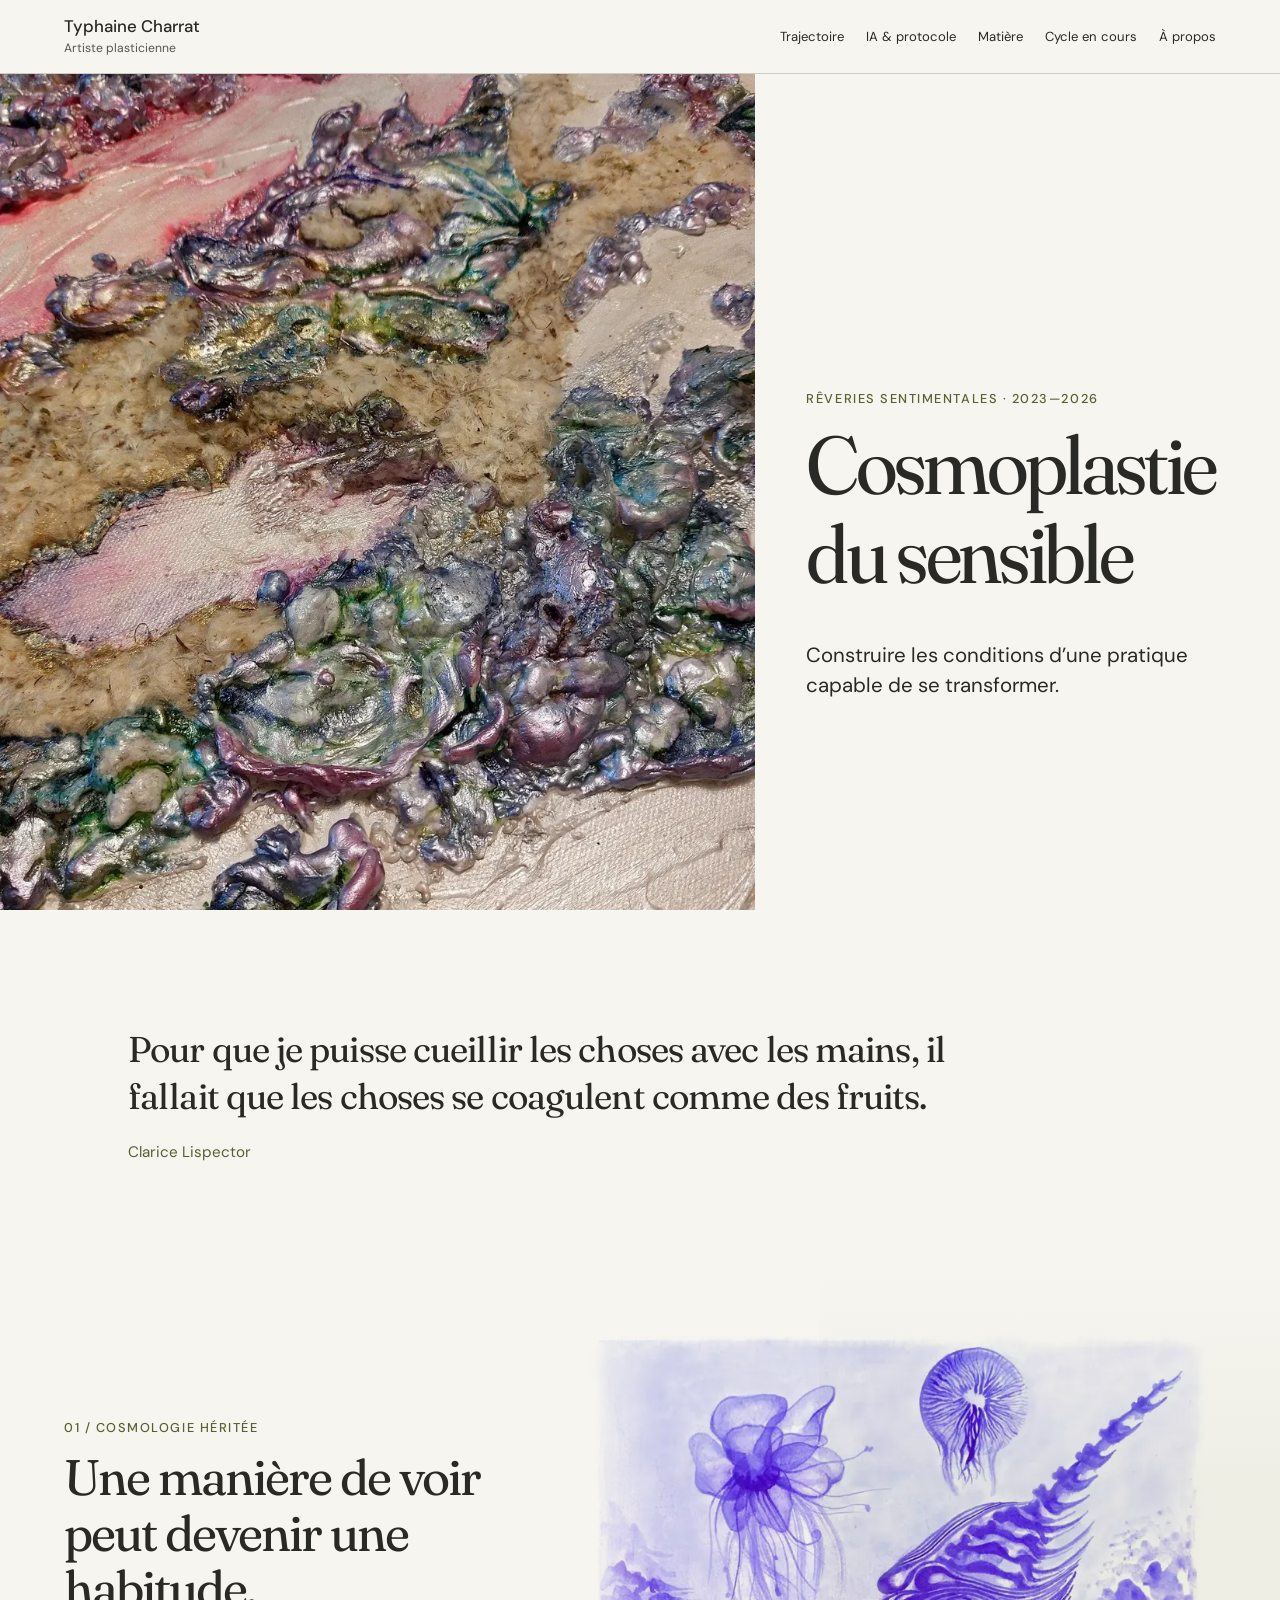
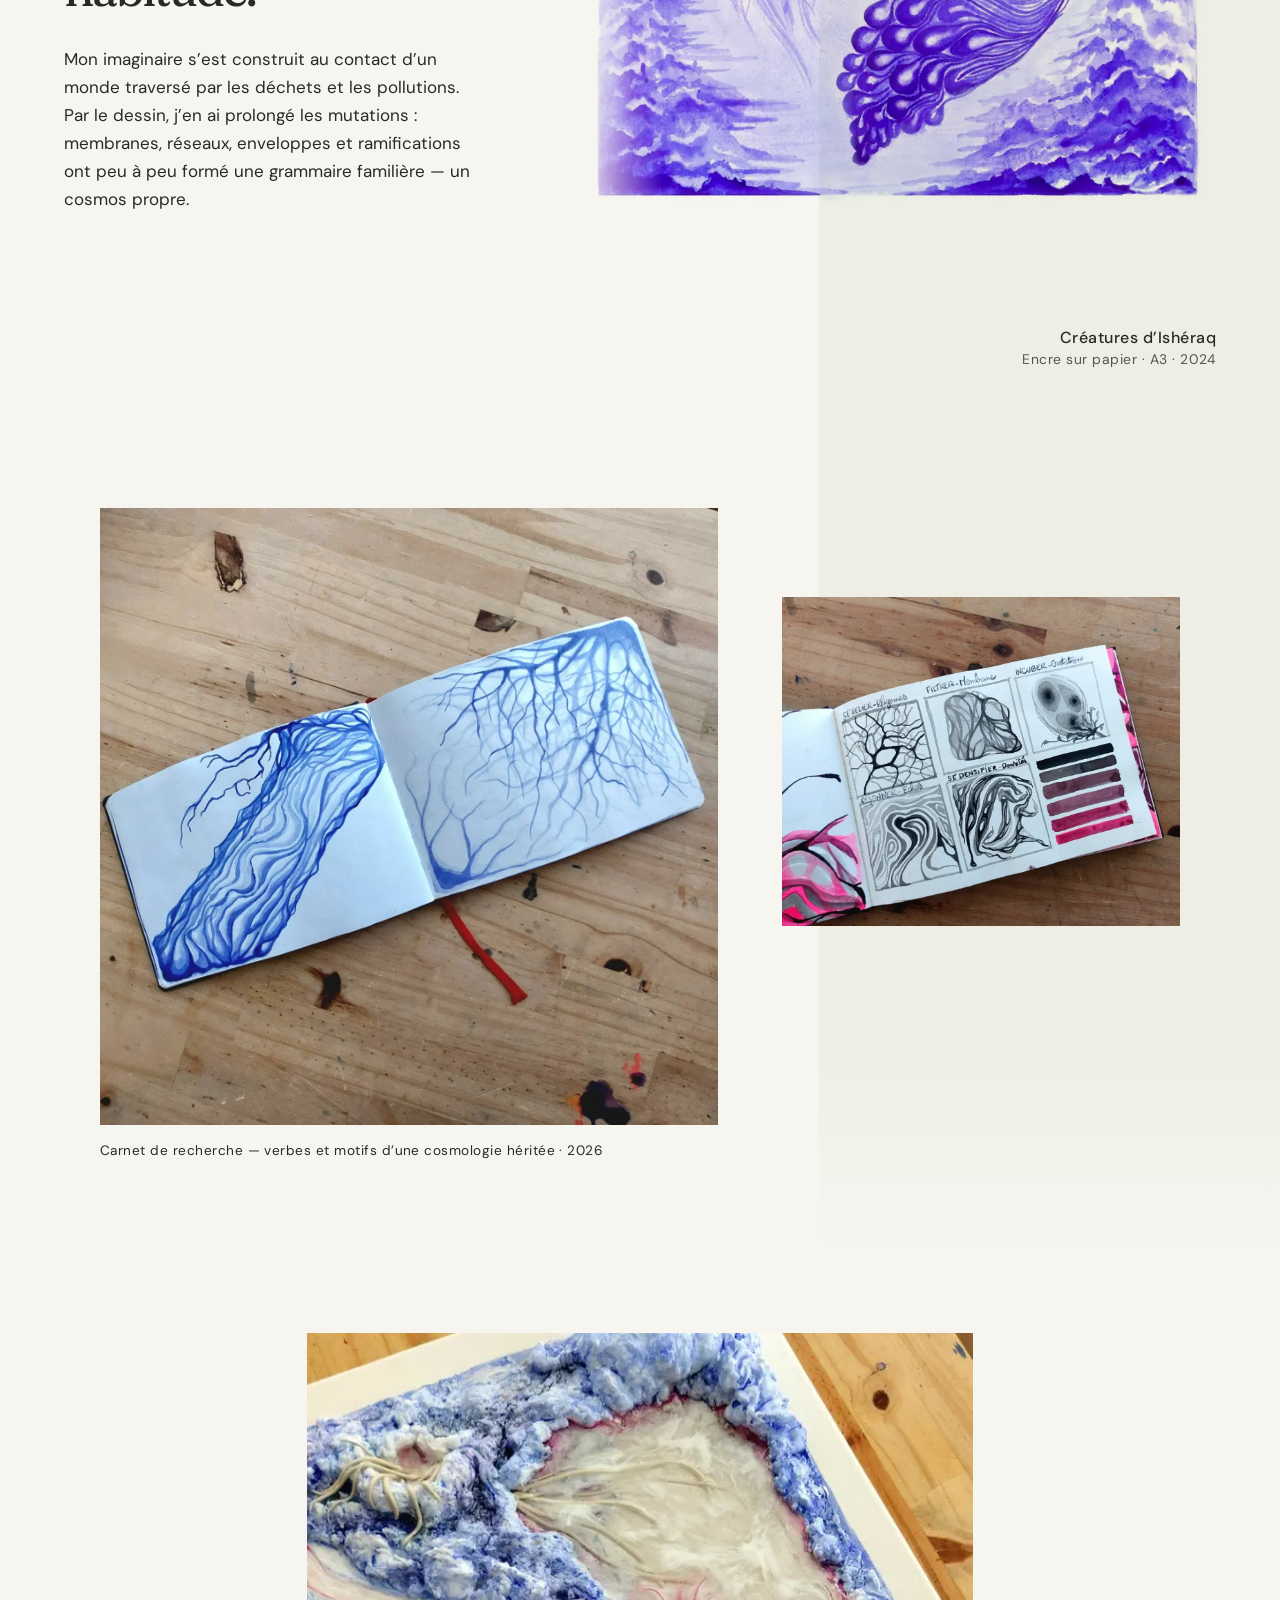
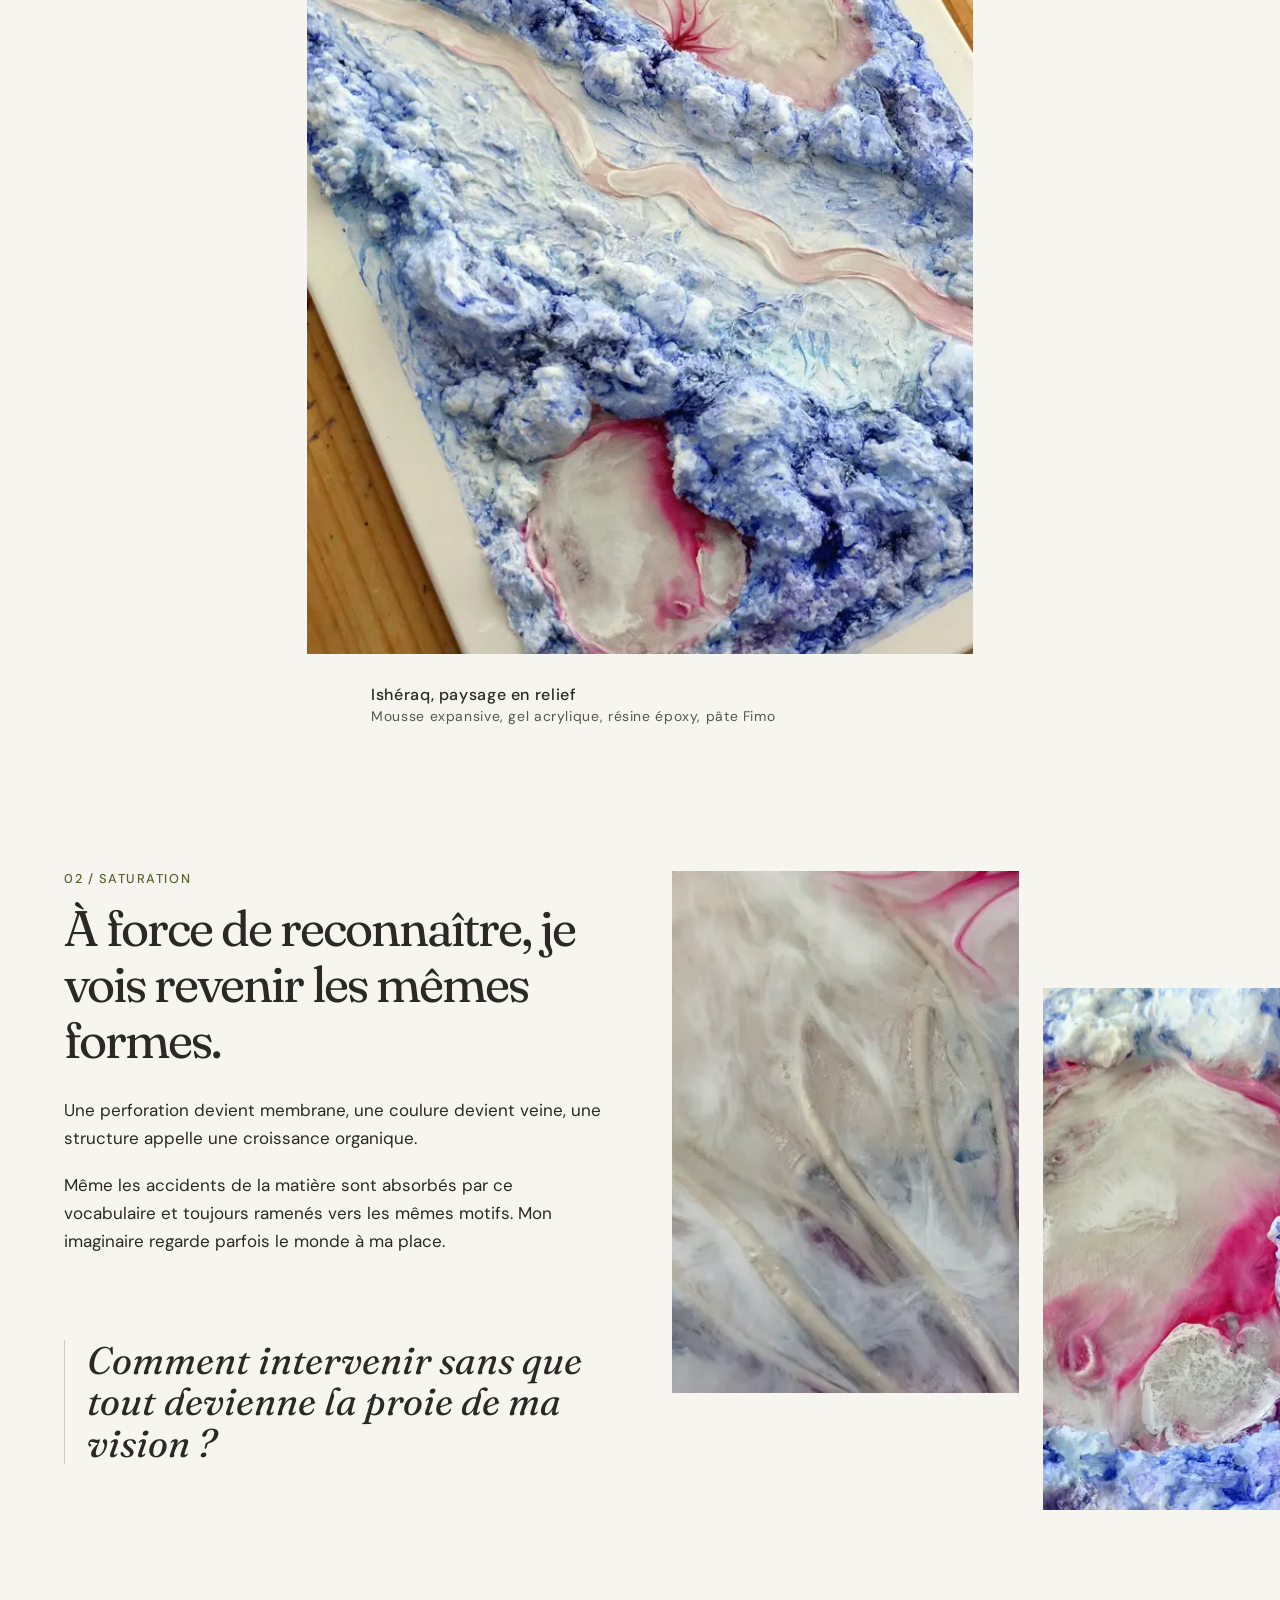
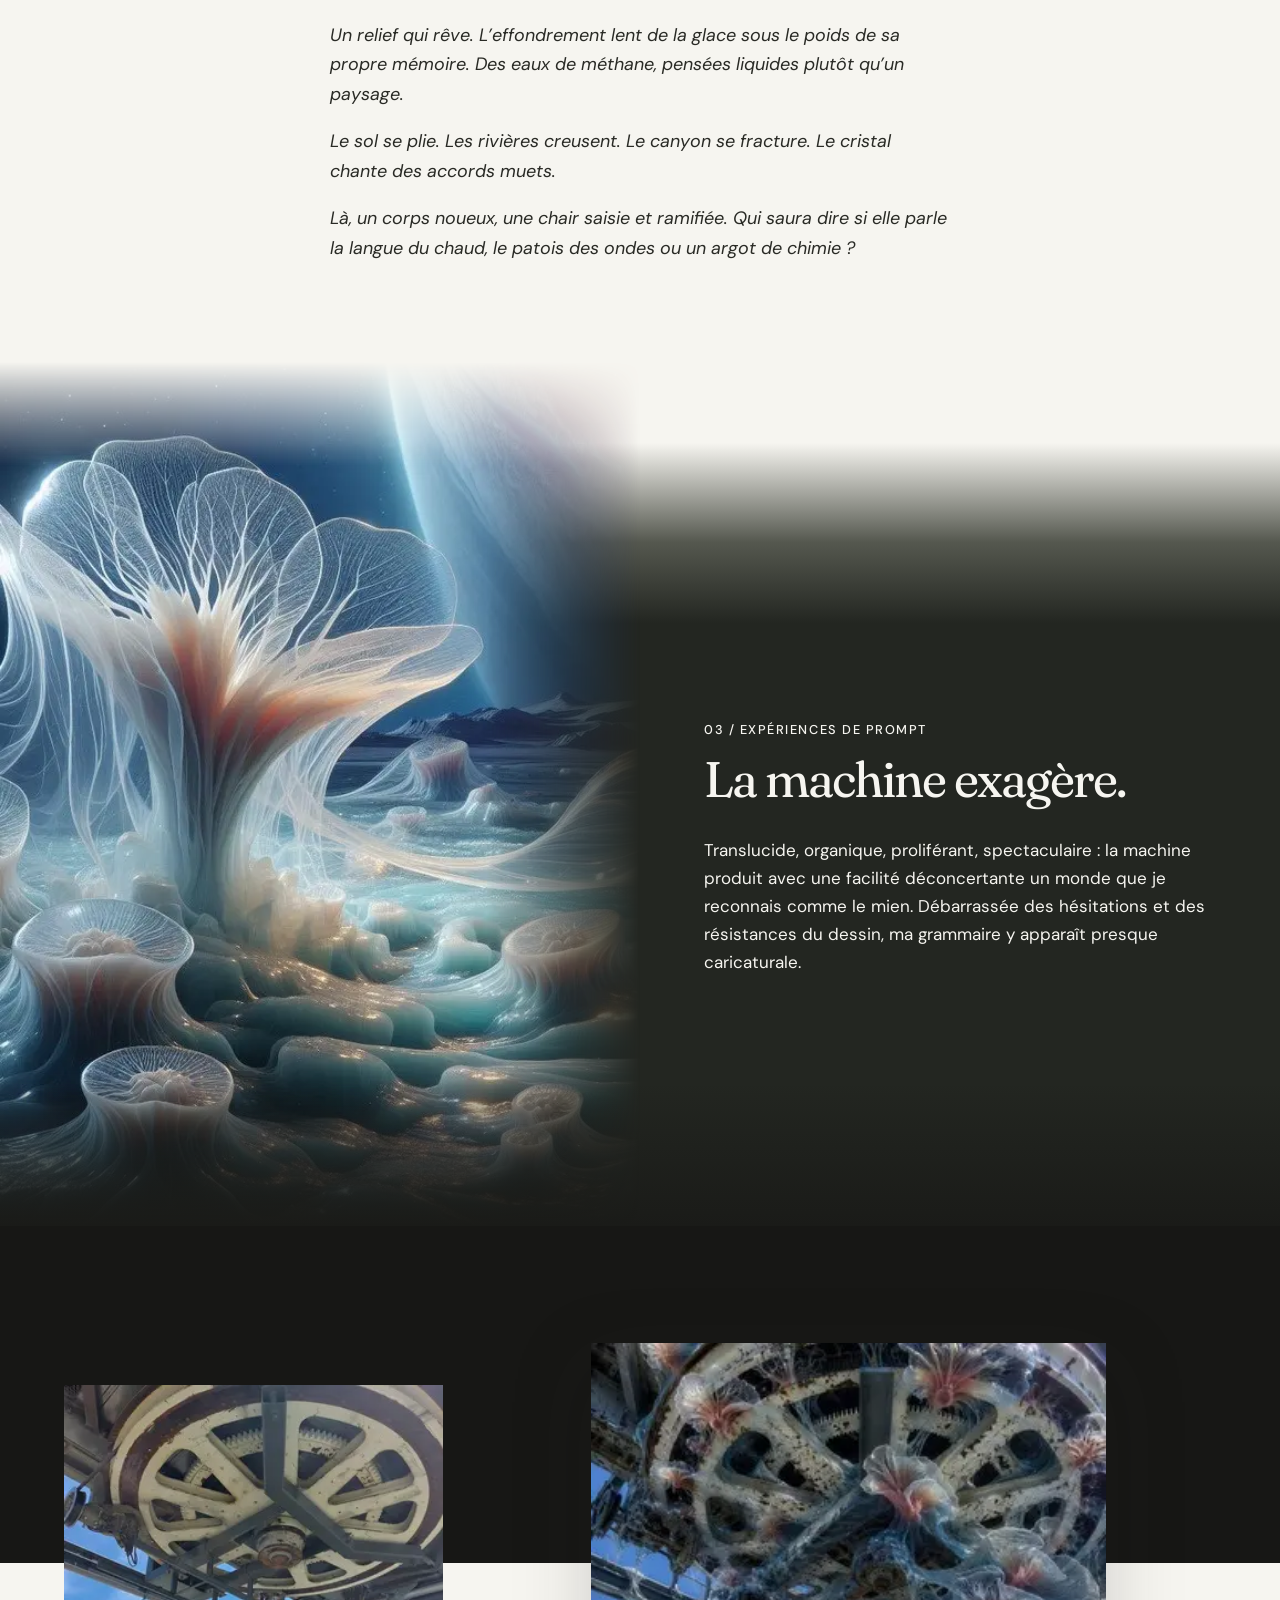
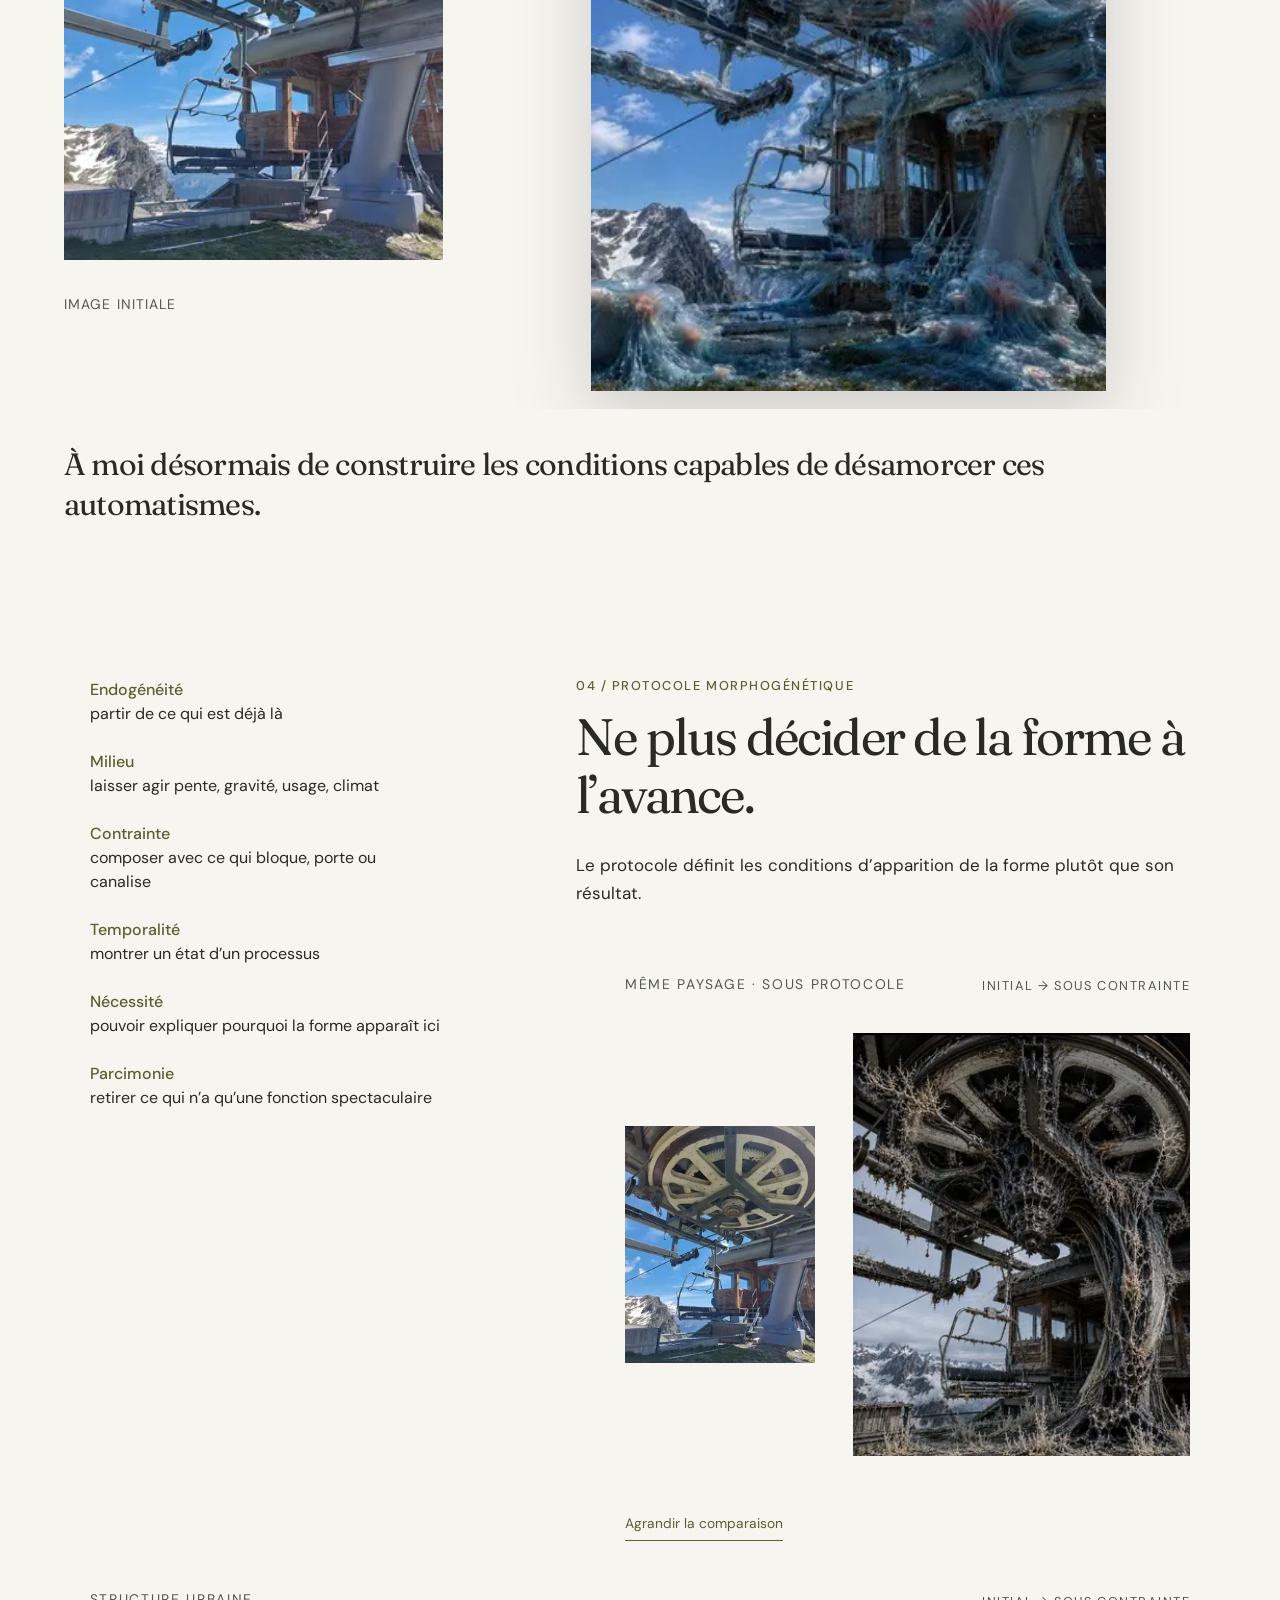
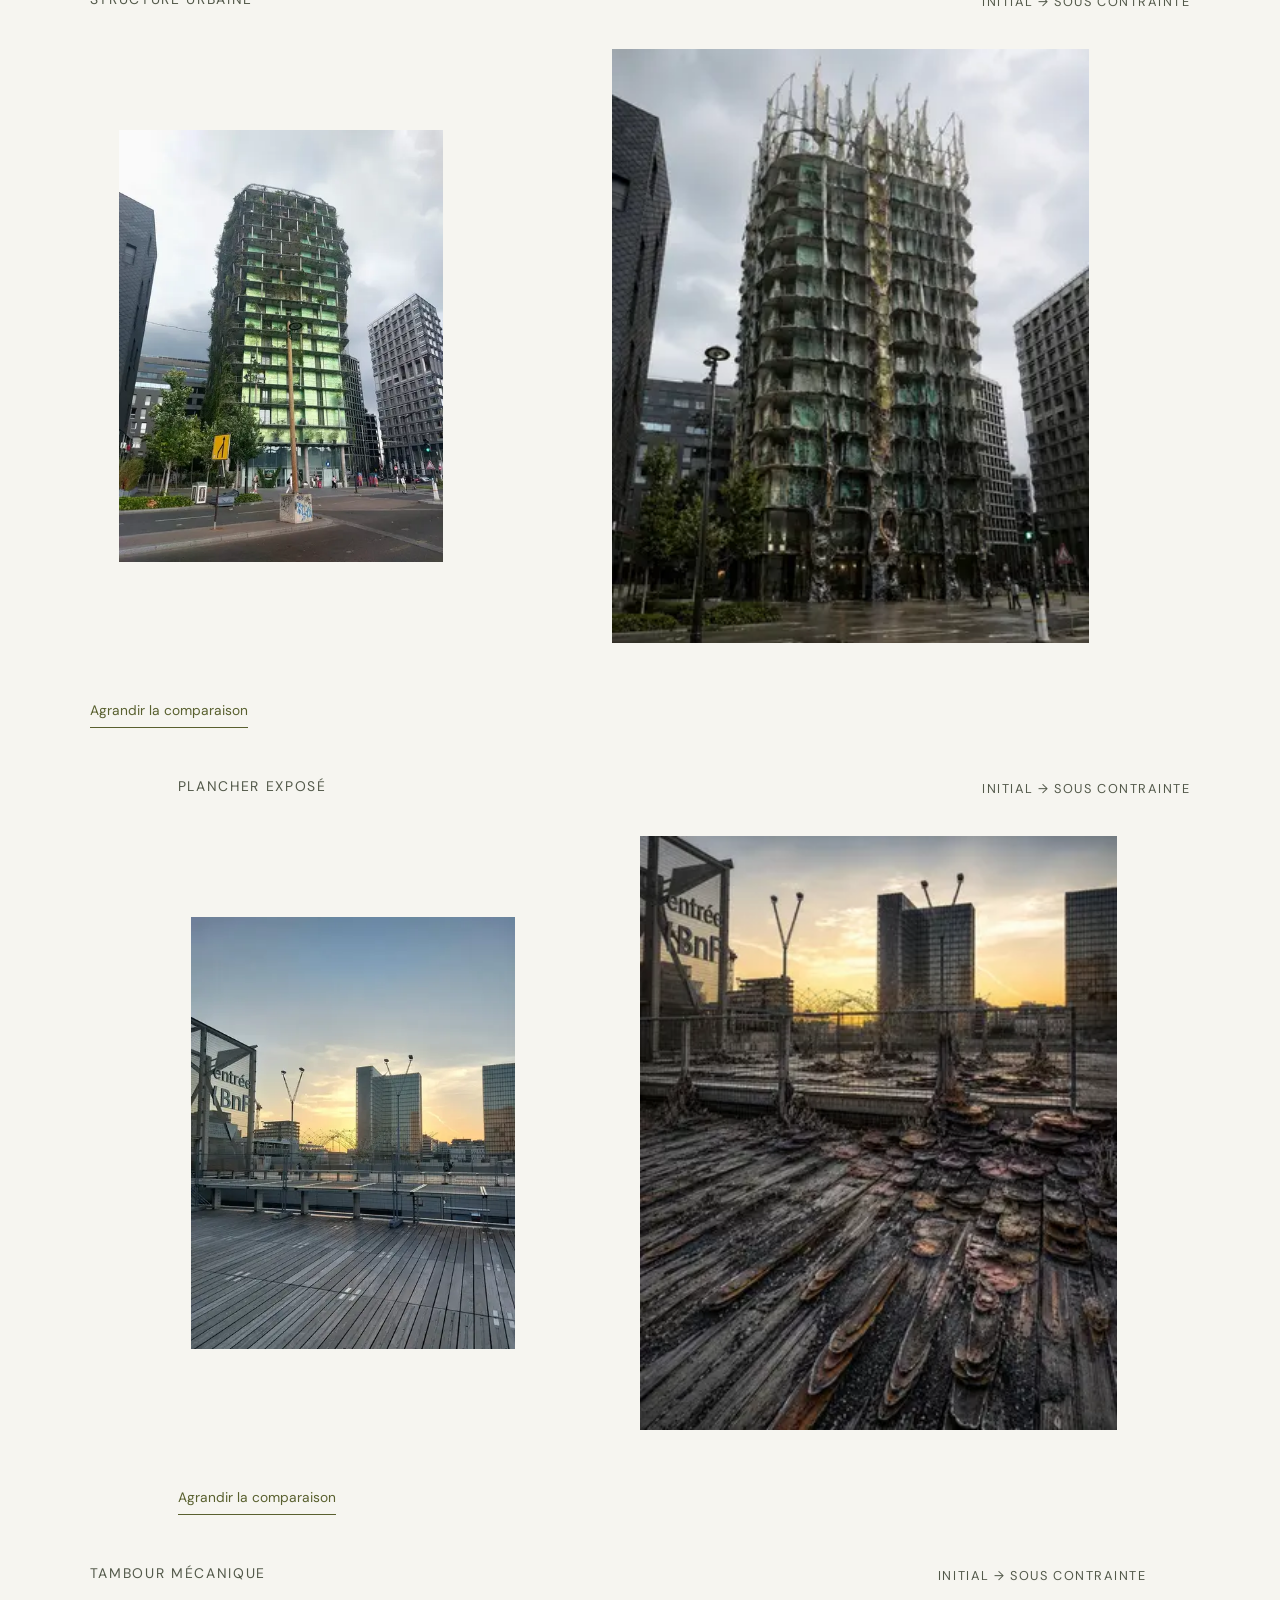
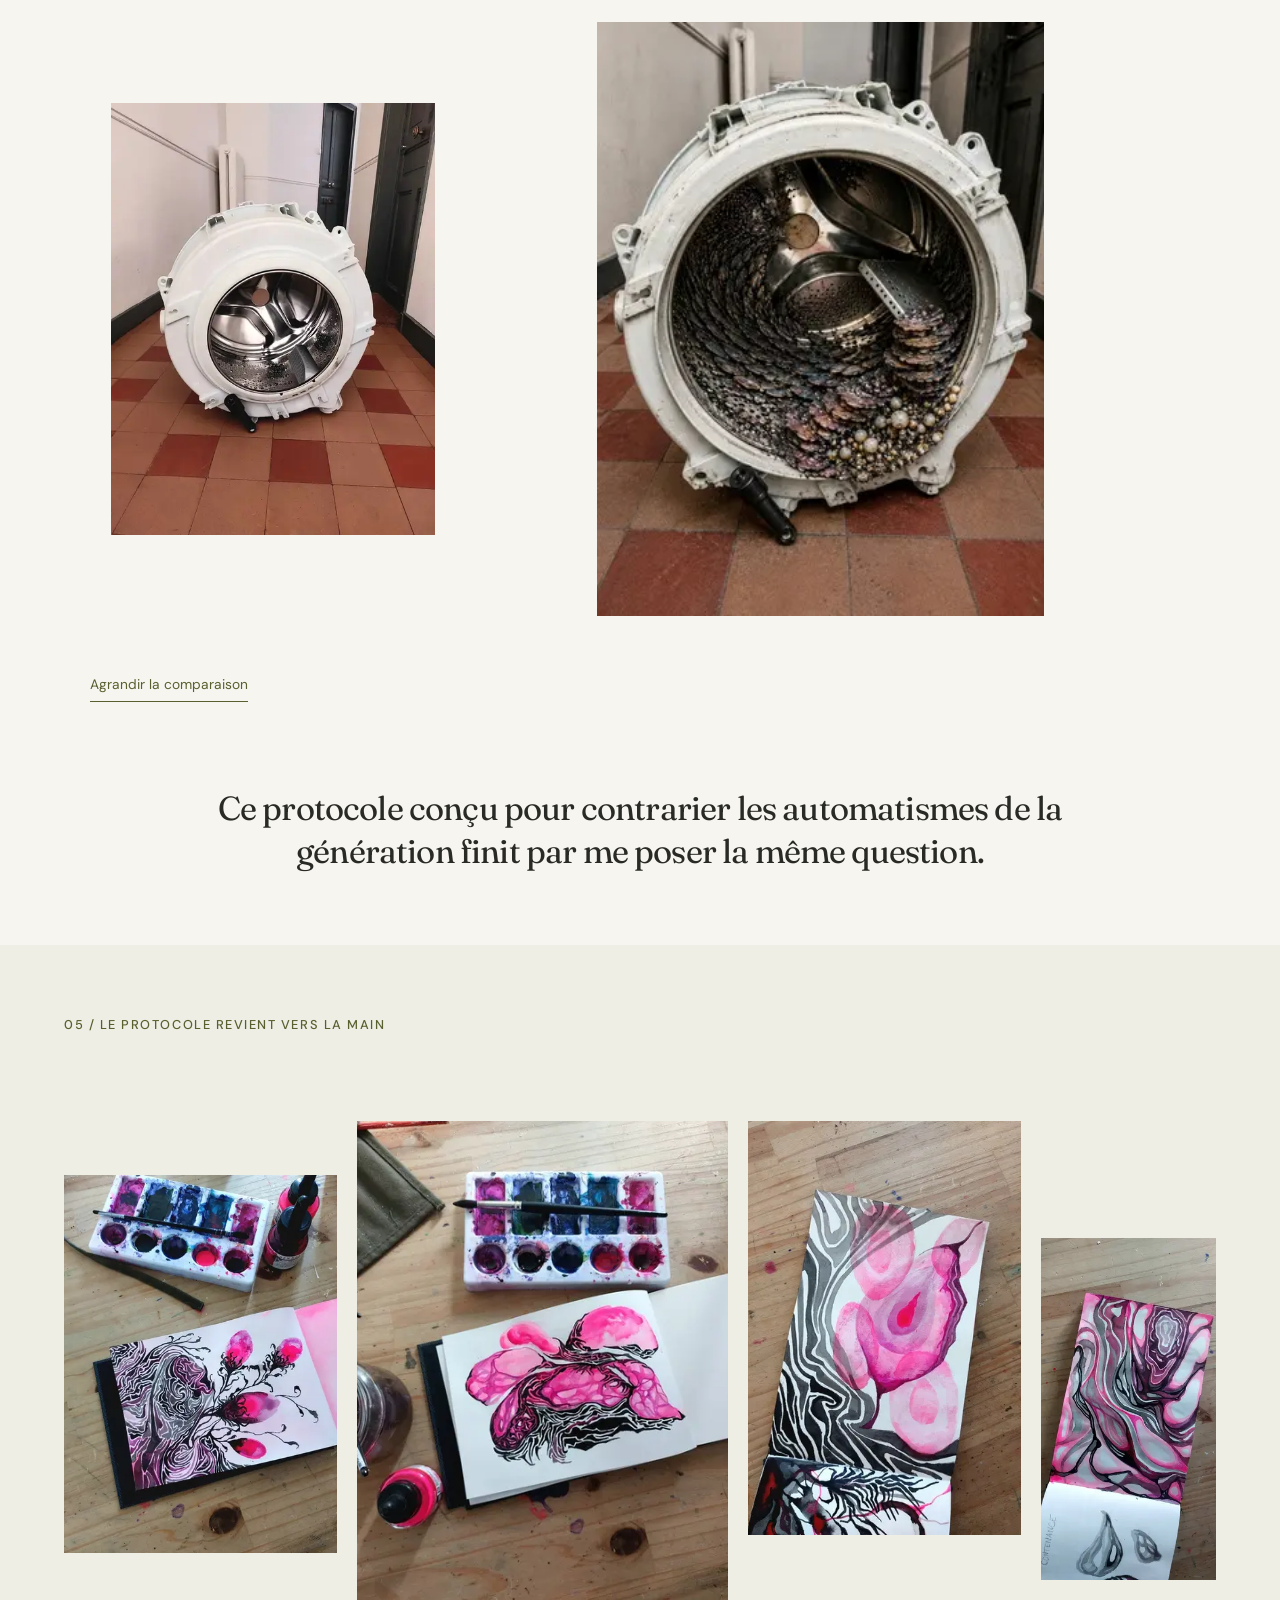
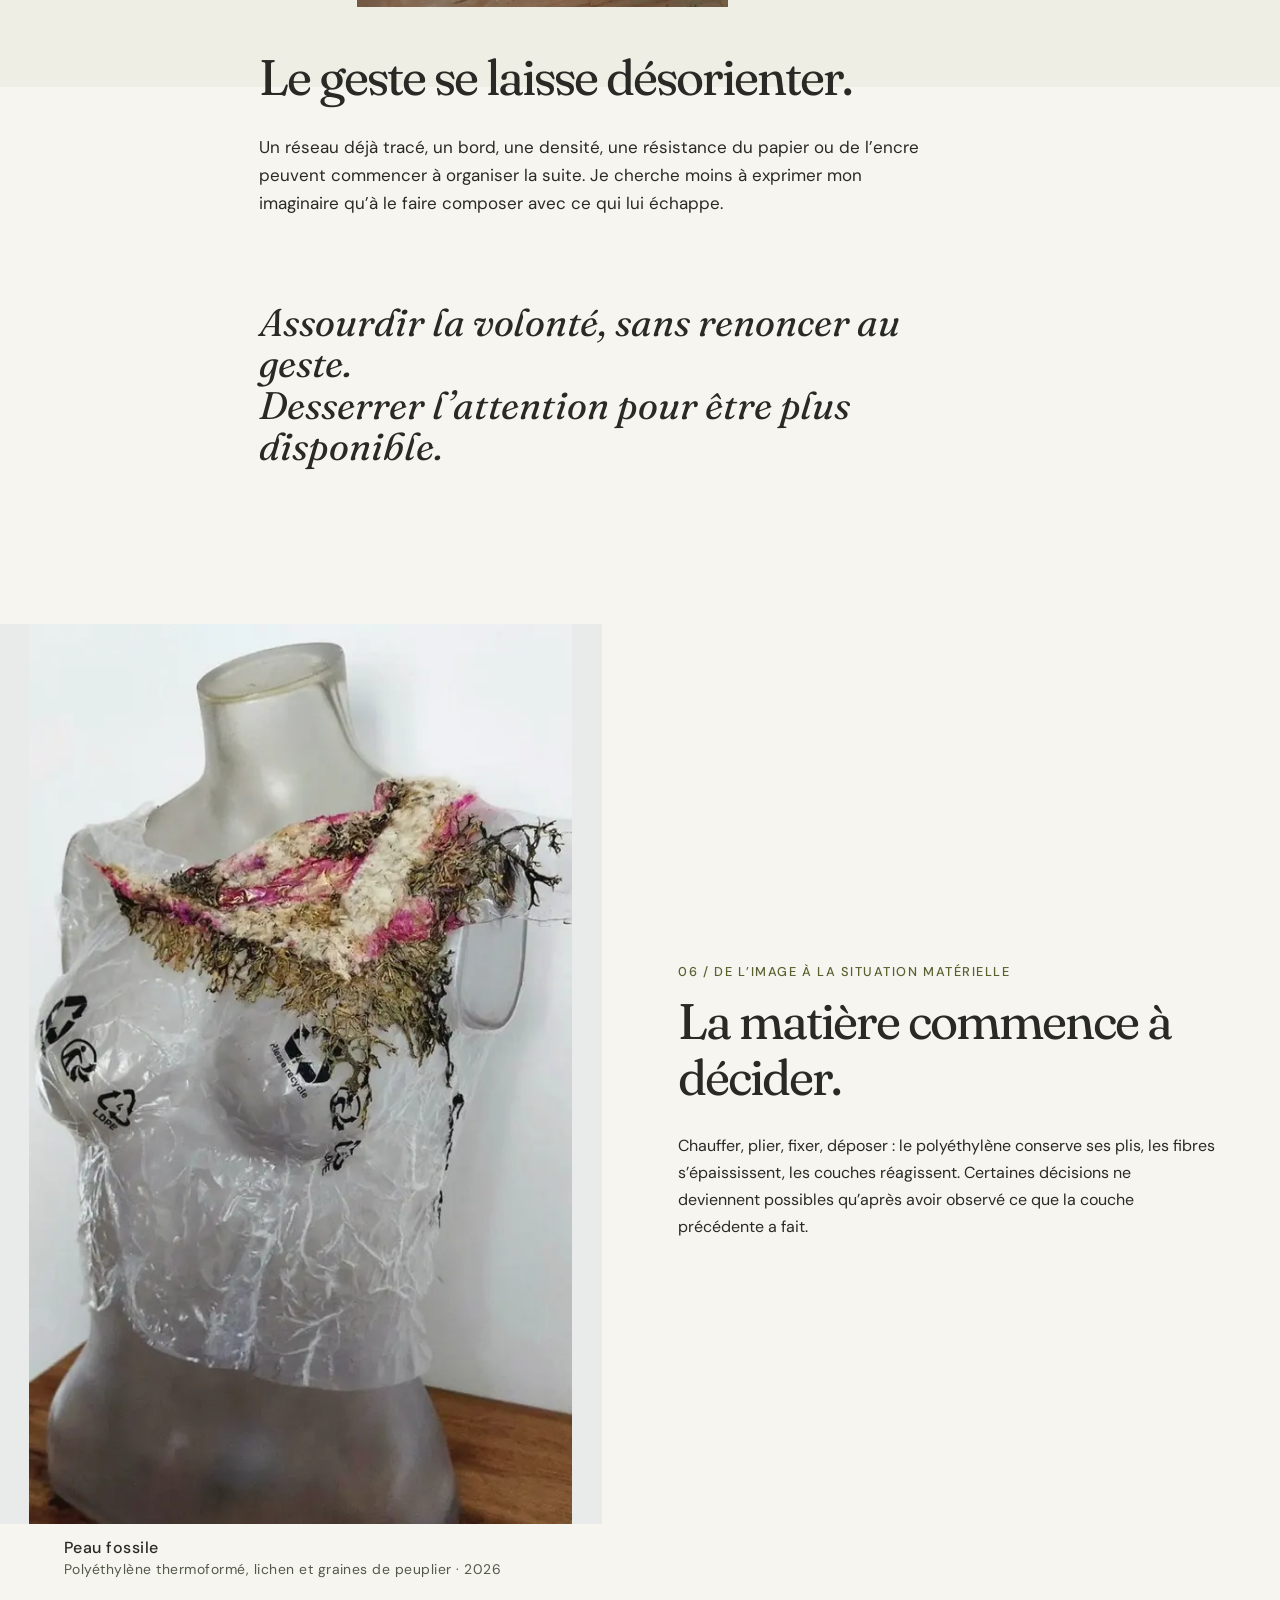
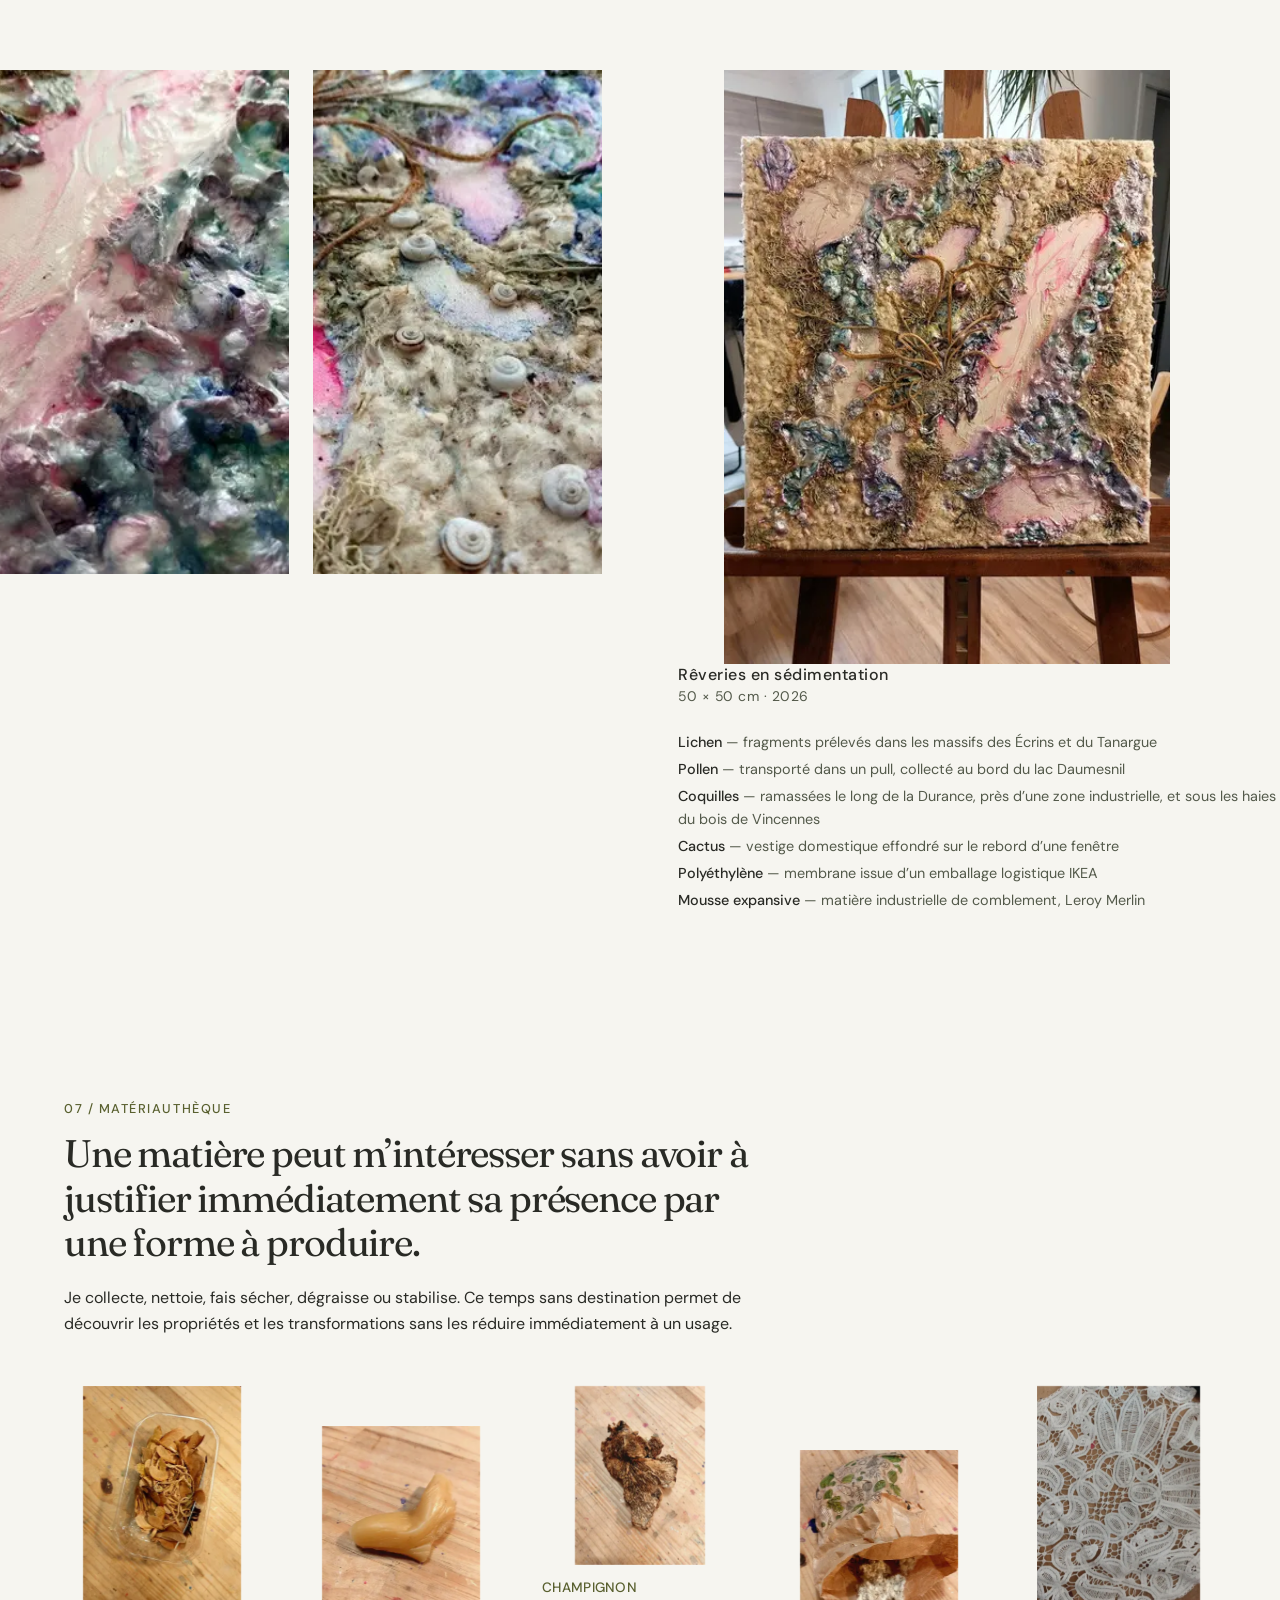
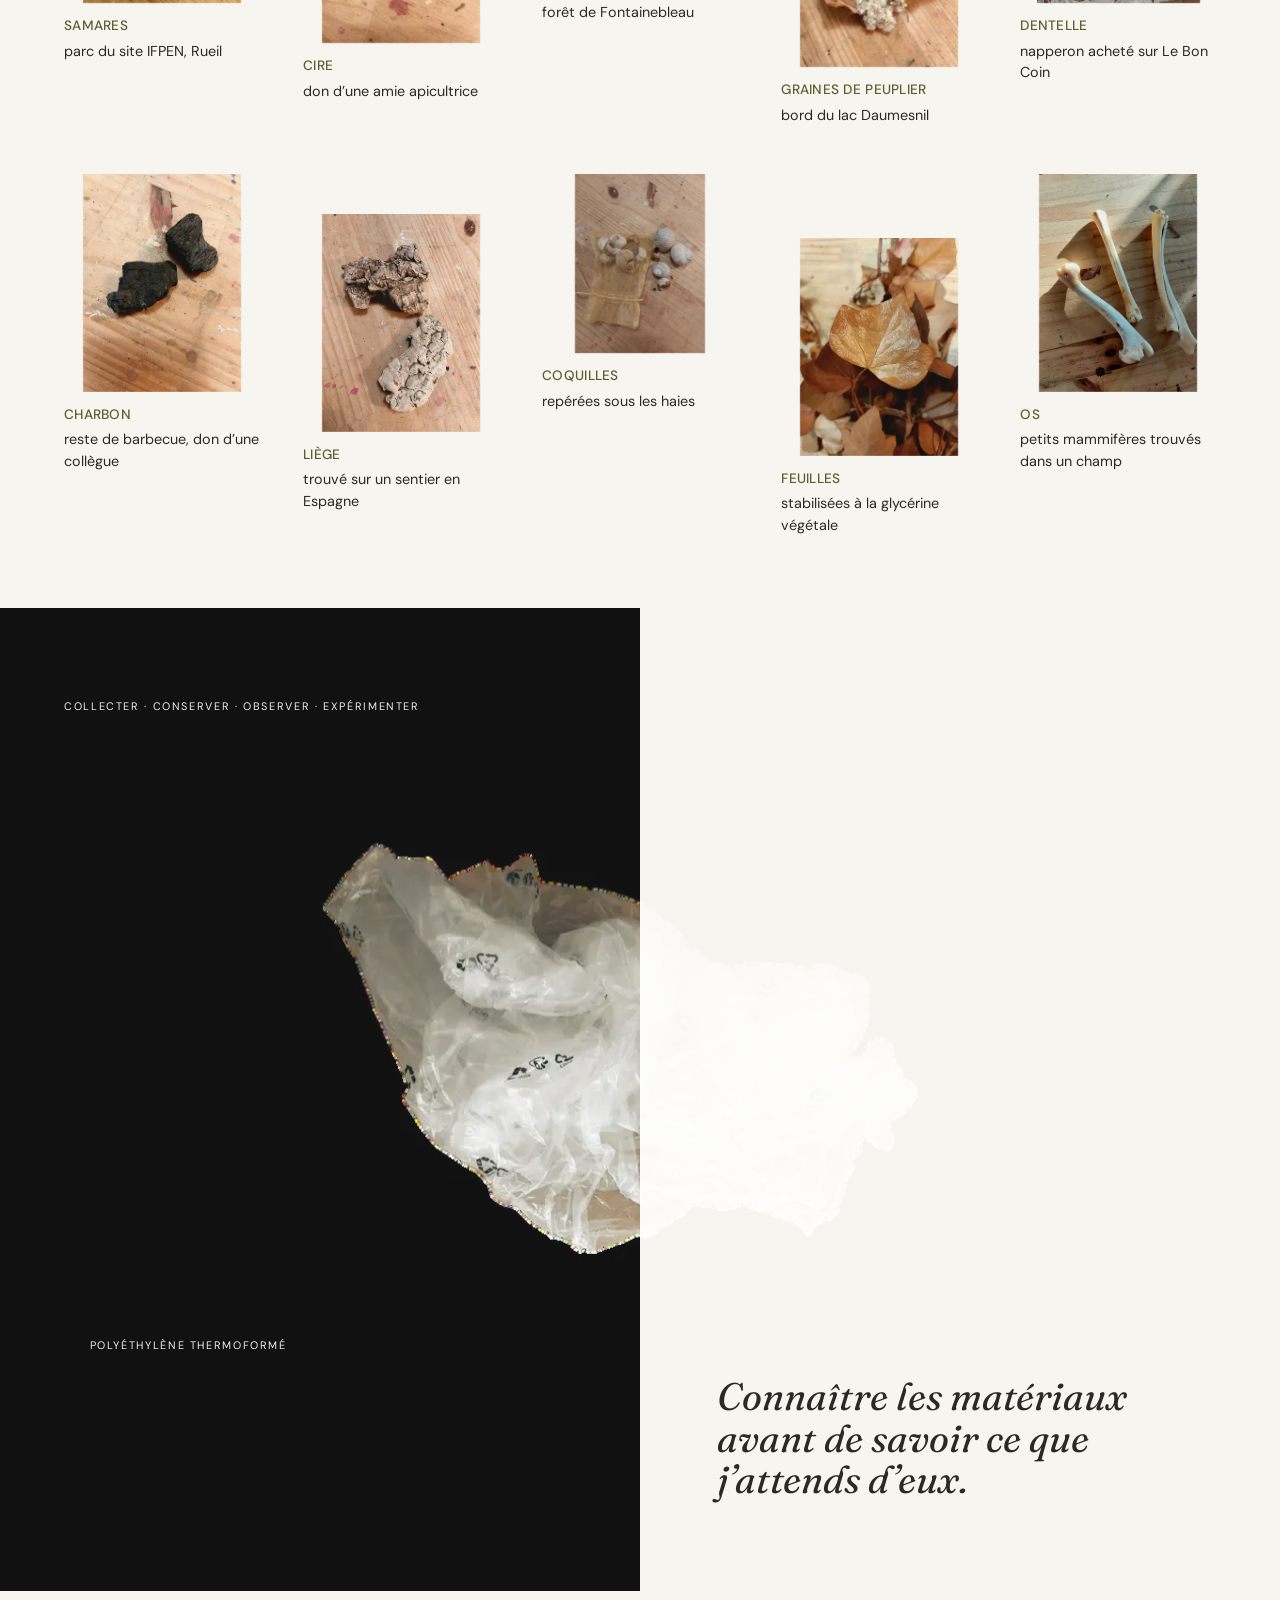
==== commit e4489b12: "Apply validated counterpoint identity and responsive portfolio corrections" ====
--- a/index.html
+++ b/index.html
@@ -1,26 +1,26 @@
 <!doctype html><html lang="fr"><head>
-<meta charset="utf-8"><meta name="viewport" content="width=device-width,initial-scale=1"><meta name="theme-color" content="#f3f0e8">
+<meta charset="utf-8"><meta name="viewport" content="width=device-width,initial-scale=1"><meta name="theme-color" content="#f6f5f0">
 <meta name="description" content="Typhaine Charrat — Rêveries sentimentales. Une recherche artistique sur la cosmoplastie du sensible, entre dessin, matière, protocole et formes rencontrées."><meta name="robots" content="index,follow,max-image-preview:large"><link rel="canonical" href="https://typhaine-charrat-art-portfolio.netlify.app/">
 <meta property="og:locale" content="fr_FR"><meta property="og:type" content="website"><meta property="og:title" content="Typhaine Charrat — Rêveries sentimentales"><meta property="og:description" content="Cosmoplastie du sensible — une pratique entre dessin, matière, protocole et formes rencontrées."><meta property="og:url" content="https://typhaine-charrat-art-portfolio.netlify.app/"><meta property="og:image" content="https://typhaine-charrat-art-portfolio.netlify.app/assets/latest/img-000.webp"><meta property="og:image:width" content="972"><meta property="og:image:height" content="1108"><meta property="og:image:alt" content="Surface stratifiée, fibreuse et irisée">
 <meta name="twitter:card" content="summary_large_image"><meta name="twitter:title" content="Typhaine Charrat — Rêveries sentimentales"><meta name="twitter:description" content="Cosmoplastie du sensible — une pratique entre dessin, matière, protocole et formes rencontrées."><meta name="twitter:image" content="https://typhaine-charrat-art-portfolio.netlify.app/assets/latest/img-000.webp">
-<title>Typhaine Charrat — Rêveries sentimentales</title><link rel="icon" type="image/svg+xml" href="data:image/svg+xml,%3Csvg xmlns='http://www.w3.org/2000/svg' viewBox='0 0 32 32'%3E%3Crect width='32' height='32' fill='%23f3f0e8'/%3E%3Cpath d='M5 20C10 4 18 28 27 10' fill='none' stroke='%23191818' stroke-width='2'/%3E%3C/svg%3E"><link rel="preconnect" href="https://fonts.googleapis.com"><link rel="preconnect" href="https://fonts.gstatic.com" crossorigin><link rel="preload" as="image" href="img-000.webp" type="image/webp" fetchpriority="high"><link rel="stylesheet" href="styles.css"><link rel="stylesheet" href="fonts.css"></head><body>
+<title>Typhaine Charrat — Rêveries sentimentales</title><link rel="icon" type="image/svg+xml" href="data:image/svg+xml,%3Csvg xmlns='http://www.w3.org/2000/svg' viewBox='0 0 32 32'%3E%3Crect width='32' height='32' fill='%23f3f0e8'/%3E%3Cpath d='M5 20C10 4 18 28 27 10' fill='none' stroke='%23191818' stroke-width='2'/%3E%3C/svg%3E"><link rel="preconnect" href="https://fonts.googleapis.com"><link rel="preconnect" href="https://fonts.gstatic.com" crossorigin><link rel="preload" as="image" href="img-000.webp" type="image/webp" fetchpriority="high"><link rel="stylesheet" href="styles.css?v=20261007"></head><body>
 <a class="skip" href="#main">Aller au contenu</a><header class="site-header"><a class="identity" href="#top"><b>Typhaine Charrat</b><span>Artiste plasticienne</span></a><button class="menu-toggle" type="button" aria-expanded="false" aria-controls="nav">Index</button><nav id="nav"><a href="#trajectoire">Trajectoire</a><a href="#ia">IA &amp; protocole</a><a href="#matiere">Matière</a><a href="#cycle">Cycle en cours</a><a href="#apropos">À propos</a></nav></header>
 <main id="main">
 <section class="hero" id="top"><img loading="eager" decoding="async" fetchpriority="high" class="hero-field" src="img-000.webp" srcset="responsive/img-000-480.webp 480w, responsive/img-000-800.webp 800w, img-000.webp 972w" sizes="(max-width: 740px) 100vw, 50vw" width="972" height="1108" alt="Surface stratifiée, fibreuse et irisée"><div class="hero-copy"><p class="eyebrow">Rêveries sentimentales · 2023—2026</p><h1>Cosmoplastie<br>du sensible</h1><p>Construire les conditions d’une pratique capable de se transformer.</p></div></section>
-<section class="epigraph" aria-label="Citation de Clarice Lispector"><blockquote>Pour que je puisse cueillir les choses avec les mains,<br> il fallait que les choses se coagulent comme des fruits.</blockquote><cite>Clarice Lispector</cite></section>
-<section class="origin" id="trajectoire"><div class="origin-copy"><p class="section-no">01 / Cosmologie héritée</p><h2>Une manière de voir peut devenir une habitude.</h2><p>Mon imaginaire s’est construit au contact d’un monde traversé par les déchets et les pollutions. Par le dessin, j’en ai prolongé les mutations : membranes, réseaux, enveloppes et ramifications ont peu à peu formé une grammaire familière — un cosmos propre.</p></div><img loading="lazy" decoding="async" class="drawing" src="img-001.webp" srcset="responsive/img-001-480.webp 480w, responsive/img-001-800.webp 800w, img-001.webp 1600w" sizes="(max-width: 740px) 100vw, 56vw" width="1600" height="1220" alt="Créatures d’Ishéraq dessinées à l’encre bleue"><p class="artwork-caption creatures-caption"><em>Créatures d’Ishéraq</em><br>Encre sur papier · A3 · 2024</p></section>
-<section class="saturation"><img loading="lazy" decoding="async" class="sat-main" src="img-002.webp" srcset="responsive/img-002-480.webp 480w, img-002.webp 702w" sizes="(max-width: 740px) 88vw, 42vw" width="702" height="972" alt="Ishéraq, paysage en relief bleu et rose"><img loading="lazy" decoding="async" class="sat-detail one" src="img-003.webp" width="347" height="463" alt="Détail translucide et fibreux"><img loading="lazy" decoding="async" class="sat-detail two" src="img-004.webp" width="417" height="555" alt="Détail rose et bleu"><div class="sat-copy"><p class="section-no">02 / Saturation</p><h2>À force de reconnaître, je vois revenir les mêmes formes.</h2><p>Une perforation devient membrane, une coulure devient veine, une structure appelle une croissance organique.</p><p>Même les accidents de la matière sont absorbés par ce vocabulaire et toujours ramenés vers les mêmes motifs. Mon imaginaire regarde parfois le monde à ma place.</p><blockquote>Comment intervenir sans que tout devienne la proie de ma vision&nbsp;?</blockquote></div><p class="isheraq-caption"><em>Ishéraq, paysage en relief</em><br>Mousse expansive, gel acrylique, résine époxy, pâte Fimo</p><blockquote class="isheraq-text"><p>Un relief qui rêve. L’effondrement lent de la glace sous le poids de sa propre mémoire. Des eaux de méthane, pensées liquides plutôt qu’un paysage.</p><p>Le sol se plie. Les rivières creusent. Le canyon se fracture. Le cristal chante des accords muets.</p><p>Là, un corps noueux, une chair saisie et ramifiée. Qui saura dire si elle parle la langue du chaud, le patois des ondes ou un argot de chimie&nbsp;?</p></blockquote></section>
-<section class="mirror" id="ia"><img loading="lazy" decoding="async" class="mirror-world" src="img-005.webp" width="578" height="820" alt="Paysage glaciaire peuplé de fleurs hybrides produit par intelligence artificielle"><div class="mirror-copy"><p class="section-no">03 / Expériences de prompt</p><h2>La machine exagère.</h2><p>Translucide, organique, proliférant, spectaculaire : la machine produit avec une facilité déconcertante un monde que je reconnais comme le mien. Débarrassée des hésitations et des résistances du dessin, ma grammaire y apparaît presque caricaturale.</p></div><div class="ai-application" aria-label="Application de l’imaginaire généré au paysage initial"><figure class="ai-source"><img loading="lazy" decoding="async" src="img-007.webp" width="313" height="393" alt="Photographie initiale d’une remontée mécanique en montagne"><figcaption>image initiale</figcaption></figure><figure class="ai-hybrid"><img loading="lazy" decoding="async" src="img-006.webp" width="323" height="406" alt="Remontée mécanique envahie par les mêmes fleurs hybrides générées par intelligence artificielle"></figure></div><p class="mirror-conclusion">À moi désormais de construire les conditions capables de désamorcer ces automatismes.</p></section>
-<section class="transformations"><div class="transform-intro"><p class="section-no">04 / Protocole morphogénétique</p><h2>Ne plus décider de la forme à l’avance.</h2><p>Le protocole définit les conditions d’apparition de la forme plutôt que son résultat.</p><dl class="principles"><div><dt>Endogénéité</dt><dd>partir de ce qui est déjà là</dd></div><div><dt>Milieu</dt><dd>laisser agir pente, gravité, usage, climat</dd></div><div><dt>Contrainte</dt><dd>composer avec ce qui bloque, porte ou canalise</dd></div><div><dt>Temporalité</dt><dd>montrer un état d’un processus</dd></div><div><dt>Nécessité</dt><dd>pouvoir expliquer pourquoi la forme apparaît ici</dd></div><div><dt>Parcimonie</dt><dd>retirer ce qui n’a qu’une fonction spectaculaire</dd></div></dl></div>
-<div class="pair pair-a"><p>Même paysage · sous protocole</p><img loading="lazy" decoding="async" src="img-015.webp" width="261" height="327" alt="Remontée mécanique initiale reprise pour le protocole"><img loading="lazy" decoding="async" class="after" src="img-008.webp" width="324" height="406" alt="Remontée mécanique transformée sous contraintes, avec des excroissances d’apparence métallique"></div><div class="pair pair-b"><p>Structure urbaine</p><img loading="lazy" decoding="async" src="img-013.webp" srcset="responsive/img-013-480.webp 480w, img-013.webp 694w" sizes="(max-width: 740px) 42vw, 24vw" width="694" height="925" alt="Immeuble vert avant transformation"><img loading="lazy" decoding="async" class="after" src="img-014.webp" width="324" height="404" alt="Immeuble transformé sous contraintes"></div><div class="pair pair-c"><p>Plancher exposé</p><img loading="lazy" decoding="async" src="img-009.webp" srcset="responsive/img-009-480.webp 480w, img-009.webp 694w" sizes="(max-width: 740px) 42vw, 24vw" width="694" height="925" alt="Plancher avant transformation"><img loading="lazy" decoding="async" class="after" src="img-010.webp" width="324" height="404" alt="Plancher transformé sous contraintes"></div><div class="pair pair-d"><p>Tambour mécanique</p><img loading="lazy" decoding="async" src="img-011.webp" srcset="responsive/img-011-480.webp 480w, img-011.webp 694w" sizes="(max-width: 740px) 42vw, 24vw" width="694" height="925" alt="Tambour avant transformation"><img loading="lazy" decoding="async" class="after" src="img-012.webp" width="324" height="431" alt="Tambour transformé sous contraintes"></div><p class="transform-coda">Ce protocole conçu pour contrarier les automatismes de la génération finit par me poser la même question.</p></section>
-<section class="hand"><p class="section-no">05 / Le protocole revient vers la main</p><img loading="lazy" decoding="async" class="h1" src="img-016.webp" width="417" height="556" alt="Carnet et encres"><img loading="lazy" decoding="async" class="h2" src="img-017.webp" width="417" height="556" alt="Dessin rose et noir"><img loading="lazy" decoding="async" class="h3" src="img-018.webp" width="417" height="556" alt="Carnet ouvert"><img loading="lazy" decoding="async" class="h4" src="img-019.webp" width="417" height="556" alt="Réseau dessiné"><div class="hand-copy"><h2>Le geste se laisse désorienter.</h2><p>Un réseau déjà tracé, un bord, une densité, une résistance du papier ou de l’encre peuvent commencer à organiser la suite. Je cherche moins à exprimer mon imaginaire qu’à le faire composer avec ce qui lui échappe.</p><figure class="process-figure"><img loading="lazy" decoding="async" src="img-043.webp" srcset="responsive/img-043-480.webp 480w, responsive/img-043-800.webp 800w, img-043.webp 1152w" sizes="(max-width: 820px) 92vw, 68vw" width="1152" height="950" alt="Page de carnet associant les verbes se relier, filtrer, incuber, résonner et se densifier à des motifs organiques"><figcaption><em>Du motif au verbe</em> · carnet de recherche, 2026</figcaption></figure><blockquote>Assourdir la volonté, sans renoncer au geste.<br>Desserrer l’attention pour être plus disponible.</blockquote></div></section>
-<section class="material" id="matiere"><img loading="lazy" decoding="async" class="skin" src="img-020.webp" width="585" height="969" alt="Peau fossile en polyéthylène thermoformé portée sur un buste"><p class="artwork-caption skin-caption"><em>Peau fossile</em><br>Polyéthylène thermoformé, lichen et graines de peuplier · 2026</p><div class="material-copy"><p class="section-no">06 / De l’image à la situation matérielle</p><h2>La matière commence à décider.</h2><p>Chauffer, plier, fixer, déposer : le polyéthylène conserve ses plis, les fibres s’épaississent, les couches réagissent. Certaines décisions ne deviennent possibles qu’après avoir observé ce que la couche précédente a fait.</p></div><img loading="lazy" decoding="async" class="material-detail d1" src="img-021.webp" width="323" height="394" alt="Détail irisé de Peau fossile"><img loading="lazy" decoding="async" class="material-detail d2" src="img-022.webp" width="323" height="394" alt="Détail stratifié de Peau fossile"><img loading="lazy" decoding="async" class="material-work" src="img-023.webp" width="417" height="556" alt="Rêveries en sédimentation"><p class="artwork-caption sedimentation-caption"><em>Rêveries en sédimentation</em><br>50 × 50 cm · 2026</p><div class="material-provenance"><p><strong>Lichen</strong> — fragments prélevés dans les massifs des Écrins et du Tanargue</p><p><strong>Pollen</strong> — transporté dans un pull, collecté au bord du lac Daumesnil</p><p><strong>Coquilles</strong> — ramassées le long de la Durance, près d’une zone industrielle, et sous les haies du bois de Vincennes</p><p><strong>Cactus</strong> — vestige domestique effondré sur le rebord d’une fenêtre</p><p><strong>Polyéthylène</strong> — membrane issue d’un emballage logistique IKEA</p><p><strong>Mousse expansive</strong> — matière industrielle de comblement, Leroy Merlin</p></div></section>
+<section class="epigraph" aria-label="Citation de Clarice Lispector"><blockquote>Pour que je puisse cueillir les choses avec les mains, il fallait que les choses se coagulent comme des fruits.</blockquote><cite>Clarice Lispector</cite></section>
+<section class="origin" id="trajectoire"><div class="origin-copy"><p class="section-no">01 / Cosmologie héritée</p><h2>Une manière de voir peut devenir une habitude.</h2><p>Mon imaginaire s’est construit au contact d’un monde traversé par les déchets et les pollutions. Par le dessin, j’en ai prolongé les mutations : membranes, réseaux, enveloppes et ramifications ont peu à peu formé une grammaire familière — un cosmos propre.</p></div><img loading="eager" decoding="async" class="drawing" src="img-001.webp" srcset="responsive/img-001-480.webp 480w, responsive/img-001-800.webp 800w, img-001.webp 1600w" sizes="(max-width: 740px) 100vw, 56vw" width="1600" height="1220" alt="Créatures d’Ishéraq dessinées à l’encre bleue"><p class="artwork-caption creatures-caption"><em>Créatures d’Ishéraq</em><br>Encre sur papier · A3 · 2024</p><figure class="grammar-figure"><div class="grammar-images"><img class="grammar-live" loading="eager" decoding="async" src="img-044.webp" width="1400" height="1400" alt="Carnet ouvert à l’encre bleue : réseaux et ramifications"><img class="grammar-index" loading="eager" decoding="async" src="img-043.webp" width="1152" height="950" alt="Carnet rose : verbes et motifs d’une cosmologie héritée"></div><figcaption>Carnet de recherche — verbes et motifs d’une cosmologie héritée · 2026</figcaption></figure></section>
+<section class="saturation"><img loading="eager" decoding="async" class="sat-main" src="img-002.webp" srcset="responsive/img-002-480.webp 480w, img-002.webp 702w" sizes="(max-width: 740px) 88vw, 42vw" width="702" height="972" alt="Ishéraq, paysage en relief bleu et rose"><img loading="eager" decoding="async" class="sat-detail one" src="img-003.webp" width="347" height="463" alt="Détail translucide et fibreux"><img loading="eager" decoding="async" class="sat-detail two" src="img-004.webp" width="417" height="555" alt="Détail rose et bleu"><div class="sat-copy"><p class="section-no">02 / Saturation</p><h2>À force de reconnaître, je vois revenir les mêmes formes.</h2><p>Une perforation devient membrane, une coulure devient veine, une structure appelle une croissance organique.</p><p>Même les accidents de la matière sont absorbés par ce vocabulaire et toujours ramenés vers les mêmes motifs. Mon imaginaire regarde parfois le monde à ma place.</p><blockquote>Comment intervenir sans que tout devienne la proie de ma vision&nbsp;?</blockquote></div><p class="isheraq-caption"><em>Ishéraq, paysage en relief</em><br>Mousse expansive, gel acrylique, résine époxy, pâte Fimo</p><blockquote class="isheraq-text"><p>Un relief qui rêve. L’effondrement lent de la glace sous le poids de sa propre mémoire. Des eaux de méthane, pensées liquides plutôt qu’un paysage.</p><p>Le sol se plie. Les rivières creusent. Le canyon se fracture. Le cristal chante des accords muets.</p><p>Là, un corps noueux, une chair saisie et ramifiée. Qui saura dire si elle parle la langue du chaud, le patois des ondes ou un argot de chimie&nbsp;?</p></blockquote></section>
+<section class="mirror" id="ia"><img loading="eager" decoding="async" class="mirror-world" src="img-005.webp" width="578" height="820" alt="Paysage glaciaire peuplé de fleurs hybrides produit par intelligence artificielle"><div class="mirror-copy"><p class="section-no">03 / Expériences de prompt</p><h2>La machine exagère.</h2><p>Translucide, organique, proliférant, spectaculaire : la machine produit avec une facilité déconcertante un monde que je reconnais comme le mien. Débarrassée des hésitations et des résistances du dessin, ma grammaire y apparaît presque caricaturale.</p></div><div class="ai-application" aria-label="Application de l’imaginaire généré au paysage initial"><figure class="ai-source"><img loading="eager" decoding="async" src="img-007.webp" width="313" height="393" alt="Photographie initiale d’une remontée mécanique en montagne"><figcaption>image initiale</figcaption></figure><figure class="ai-hybrid"><img loading="eager" decoding="async" src="img-006.webp" width="323" height="406" alt="Remontée mécanique envahie par les mêmes fleurs hybrides générées par intelligence artificielle"></figure></div><p class="mirror-conclusion">À moi désormais de construire les conditions capables de désamorcer ces automatismes.</p></section>
+<section class="transformations"><div class="transform-intro"><div class="protocol-copy"><p class="section-no">04 / Protocole morphogénétique</p><h2>Ne plus décider de la forme à l’avance.</h2><p>Le protocole définit les conditions d’apparition de la forme plutôt que son résultat.</p></div><dl class="principles"><div><dt>Endogénéité</dt><dd>partir de ce qui est déjà là</dd></div><div><dt>Milieu</dt><dd>laisser agir pente, gravité, usage, climat</dd></div><div><dt>Contrainte</dt><dd>composer avec ce qui bloque, porte ou canalise</dd></div><div><dt>Temporalité</dt><dd>montrer un état d’un processus</dd></div><div><dt>Nécessité</dt><dd>pouvoir expliquer pourquoi la forme apparaît ici</dd></div><div><dt>Parcimonie</dt><dd>retirer ce qui n’a qu’une fonction spectaculaire</dd></div></dl></div>
+<div class="pair pair-a"><p>Même paysage · sous protocole</p><img loading="eager" decoding="async" src="img-015.webp" width="261" height="327" alt="Remontée mécanique initiale reprise pour le protocole"><img loading="eager" decoding="async" class="after" src="img-008.webp" width="324" height="406" alt="Remontée mécanique transformée sous contraintes, avec des excroissances d’apparence métallique"><button class="compare-trigger" type="button">Agrandir la comparaison</button></div><div class="pair pair-b"><p>Structure urbaine</p><img loading="eager" decoding="async" src="img-013.webp" srcset="responsive/img-013-480.webp 480w, img-013.webp 694w" sizes="(max-width: 740px) 42vw, 24vw" width="694" height="925" alt="Immeuble vert avant transformation"><img loading="eager" decoding="async" class="after" src="img-014.webp" width="324" height="404" alt="Immeuble transformé sous contraintes"><button class="compare-trigger" type="button">Agrandir la comparaison</button></div><div class="pair pair-c"><p>Plancher exposé</p><img loading="eager" decoding="async" src="img-009.webp" srcset="responsive/img-009-480.webp 480w, img-009.webp 694w" sizes="(max-width: 740px) 42vw, 24vw" width="694" height="925" alt="Plancher avant transformation"><img loading="eager" decoding="async" class="after" src="img-010.webp" width="324" height="404" alt="Plancher transformé sous contraintes"><button class="compare-trigger" type="button">Agrandir la comparaison</button></div><div class="pair pair-d"><p>Tambour mécanique</p><img loading="eager" decoding="async" src="img-011.webp" srcset="responsive/img-011-480.webp 480w, img-011.webp 694w" sizes="(max-width: 740px) 42vw, 24vw" width="694" height="925" alt="Tambour avant transformation"><img loading="eager" decoding="async" class="after" src="img-012.webp" width="324" height="431" alt="Tambour transformé sous contraintes"><button class="compare-trigger" type="button">Agrandir la comparaison</button></div><p class="transform-coda">Ce protocole conçu pour contrarier les automatismes de la génération finit par me poser la même question.</p></section>
+<section class="hand"><p class="section-no">05 / Le protocole revient vers la main</p><img loading="eager" decoding="async" class="h1" src="img-016.webp" width="417" height="556" alt="Carnet et encres"><img loading="eager" decoding="async" class="h2" src="img-017.webp" width="417" height="556" alt="Dessin rose et noir"><img loading="eager" decoding="async" class="h3" src="img-018.webp" width="417" height="556" alt="Carnet ouvert"><img loading="eager" decoding="async" class="h4" src="img-019.webp" width="417" height="556" alt="Réseau dessiné"><div class="hand-copy"><h2>Le geste se laisse désorienter.</h2><p>Un réseau déjà tracé, un bord, une densité, une résistance du papier ou de l’encre peuvent commencer à organiser la suite. Je cherche moins à exprimer mon imaginaire qu’à le faire composer avec ce qui lui échappe.</p><blockquote>Assourdir la volonté, sans renoncer au geste.<br>Desserrer l’attention pour être plus disponible.</blockquote></div></section>
+<section class="material" id="matiere"><img loading="eager" decoding="async" class="skin" src="img-020.webp" width="585" height="969" alt="Peau fossile en polyéthylène thermoformé portée sur un buste"><p class="artwork-caption skin-caption"><em>Peau fossile</em><br>Polyéthylène thermoformé, lichen et graines de peuplier · 2026</p><div class="material-copy"><p class="section-no">06 / De l’image à la situation matérielle</p><h2>La matière commence à décider.</h2><p>Chauffer, plier, fixer, déposer : le polyéthylène conserve ses plis, les fibres s’épaississent, les couches réagissent. Certaines décisions ne deviennent possibles qu’après avoir observé ce que la couche précédente a fait.</p></div><img loading="eager" decoding="async" class="material-detail d1" src="img-021.webp" width="323" height="394" alt="Détail irisé de Peau fossile"><img loading="eager" decoding="async" class="material-detail d2" src="img-022.webp" width="323" height="394" alt="Détail stratifié de Peau fossile"><img loading="eager" decoding="async" class="material-work" src="img-023.webp" width="417" height="556" alt="Rêveries en sédimentation"><p class="artwork-caption sedimentation-caption"><em>Rêveries en sédimentation</em><br>50 × 50 cm · 2026</p><div class="material-provenance"><p><strong>Lichen</strong> — fragments prélevés dans les massifs des Écrins et du Tanargue</p><p><strong>Pollen</strong> — transporté dans un pull, collecté au bord du lac Daumesnil</p><p><strong>Coquilles</strong> — ramassées le long de la Durance, près d’une zone industrielle, et sous les haies du bois de Vincennes</p><p><strong>Cactus</strong> — vestige domestique effondré sur le rebord d’une fenêtre</p><p><strong>Polyéthylène</strong> — membrane issue d’un emballage logistique IKEA</p><p><strong>Mousse expansive</strong> — matière industrielle de comblement, Leroy Merlin</p></div></section>
 <section class="library"><div class="library-copy"><p class="section-no">07 / Matériauthèque</p><h2>Une matière peut m’intéresser sans avoir à justifier immédiatement sa présence par une forme à produire.</h2><p>Je collecte, nettoie, fais sécher, dégraisse ou stabilise. Ce temps sans destination permet de découvrir les propriétés et les transformations sans les réduire immédiatement à un usage.</p></div><div class="objects">
-<figure style="--x:2;--y:2"><img loading="lazy" decoding="async" src="img-024.webp" width="336" height="461" alt="Samares"><figcaption><strong>Samares</strong><span>parc du site IFPEN, Rueil</span></figcaption></figure><figure style="--x:5;--y:1"><img loading="lazy" decoding="async" src="img-025.webp" width="336" height="461" alt="Cire"><figcaption><strong>Cire</strong><span>don d’une amie apicultrice</span></figcaption></figure><figure style="--x:8;--y:3"><img loading="lazy" decoding="async" src="img-026.webp" width="336" height="461" alt="Champignon"><figcaption><strong>Champignon</strong><span>forêt de Fontainebleau</span></figcaption></figure><figure style="--x:10;--y:1"><img loading="lazy" decoding="async" src="img-027.webp" width="336" height="461" alt="Graines de peuplier"><figcaption><strong>Graines de peuplier</strong><span>bord du lac Daumesnil</span></figcaption></figure><figure style="--x:12;--y:1"><img loading="lazy" decoding="async" src="img-028.webp" srcset="responsive/img-028-480.webp 480w, responsive/img-028-800.webp 800w, img-028.webp 1200w" sizes="(max-width: 740px) 42vw, 15vw" width="1200" height="1600" alt="Napperon ancien en dentelle blanche"><figcaption><strong>Dentelle</strong><span>napperon acheté sur Le Bon Coin</span></figcaption></figure><figure style="--x:4;--y:6"><img loading="lazy" decoding="async" src="img-029.webp" width="336" height="461" alt="Charbon"><figcaption><strong>Charbon</strong><span>reste de barbecue, don d’une collègue</span></figcaption></figure><figure style="--x:7;--y:7"><img loading="lazy" decoding="async" src="img-030.webp" width="336" height="461" alt="Liège"><figcaption><strong>Liège</strong><span>trouvé sur un sentier en Espagne</span></figcaption></figure><figure style="--x:10;--y:6"><img loading="lazy" decoding="async" src="img-031.webp" width="336" height="461" alt="Coquilles"><figcaption><strong>Coquilles</strong><span>repérées sous les haies</span></figcaption></figure><figure style="--x:13;--y:7"><img loading="lazy" decoding="async" src="img-032.webp" width="336" height="461" alt="Feuilles"><figcaption><strong>Feuilles</strong><span>stabilisées à la glycérine végétale</span></figcaption></figure><figure style="--x:15;--y:5"><img loading="lazy" decoding="async" src="img-033.webp" width="336" height="461" alt="Os"><figcaption><strong>Os</strong><span>petits mammifères trouvés dans un champ</span></figcaption></figure></div></section>
-<section class="poly-threshold"><p>collecter · conserver · observer · expérimenter</p><img loading="lazy" decoding="async" src="img-034.webp" srcset="responsive/img-034-480.webp 480w, img-034.webp 731w" sizes="(max-width: 740px) 84vw, 48vw" width="731" height="548" alt="Fragment translucide de polyéthylène thermoformé"><p class="poly-caption">Polyéthylène thermoformé</p><blockquote>Connaître les matériaux avant de savoir ce que j’attends d’eux.</blockquote></section>
-<section class="cycle" id="cycle"><div class="cycle-copy"><p class="section-no">08 / Nouvelle intention</p><h2>Le fossile était produit.<br>L’os est rencontré.</h2><p>Je travaille désormais davantage avec des formes, des matières et des objets qui existaient avant mon geste. Leur architecture, leurs usages antérieurs, leurs fragilités et leurs résistances deviennent des conditions avec lesquelles composer.</p><blockquote>La rêverie, ici, n’est ni une fuite hors du réel ni un déploiement de l’imaginaire. Elle désigne une manière de rester disponible à ce qui résiste, déplace ou transforme l’intention. Elle ne projette plus ce cosmos au-delà du réel&nbsp;: elle le recompose dans la rencontre avec lui.</blockquote></div><figure class="bone-figure bone-a"><img loading="lazy" decoding="async" class="bone" src="img-036.webp" width="580" height="773" alt="Os gras nettoyé"><figcaption>os gras</figcaption></figure><figure class="bone-figure bone-b"><img loading="lazy" decoding="async" class="bone" src="img-038.webp" srcset="responsive/img-038-480.webp 480w, img-038.webp 773w" sizes="(max-width: 740px) 46vw, 28vw" width="773" height="1031" alt="Os sec dont l’architecture trabéculaire est visible"><figcaption>os sec</figcaption></figure></section>
-<section class="lamp"><img loading="lazy" decoding="async" class="lamp-sketch" src="img-040.webp" srcset="responsive/img-040-480.webp 480w, responsive/img-040-800.webp 800w, img-040.webp 1041w" sizes="(max-width: 740px) 92vw, 42vw" width="1041" height="1388" alt="Esquisse au crayon de la lampe en cours de conception"><p class="artwork-caption lamp-caption"><em>Lampe os</em> · projet en cours<br>Os, laiton, dentelle, gaze, samares et lumière · 2026</p><img loading="lazy" decoding="async" class="lamp-matter" src="img-041.webp" srcset="responsive/img-041-480.webp 480w, responsive/img-041-800.webp 800w, img-041.webp 1041w" sizes="(max-width: 740px) 72vw, 34vw" width="1041" height="1388" alt="Morceau de bois sculpté associé à la recherche matérielle de la lampe"><img loading="lazy" decoding="async" class="lamp-fragments" src="img-042.webp" width="521" height="694" alt="Fragments matériels détourés"><div class="lamp-copy"><p class="section-no">09 / La forme précède le geste</p><h2>Composer à partir d’une présence.</h2><p>Un projet associant os, laiton, dentelle, lumière et matières végétales. La forme n’est pas appliquée à l’objet : elle émerge de la négociation entre ses résistances, les outils et les gestes successifs.</p></div></section>
+<figure style="--x:2;--y:2"><img loading="eager" decoding="async" src="img-024.webp" width="336" height="461" alt="Samares"><figcaption><strong>Samares</strong><span>parc du site IFPEN, Rueil</span></figcaption></figure><figure style="--x:5;--y:1"><img loading="eager" decoding="async" src="img-025.webp" width="336" height="461" alt="Cire"><figcaption><strong>Cire</strong><span>don d’une amie apicultrice</span></figcaption></figure><figure style="--x:8;--y:3"><img loading="eager" decoding="async" src="img-026.webp" width="336" height="461" alt="Champignon"><figcaption><strong>Champignon</strong><span>forêt de Fontainebleau</span></figcaption></figure><figure style="--x:10;--y:1"><img loading="eager" decoding="async" src="img-027.webp" width="336" height="461" alt="Graines de peuplier"><figcaption><strong>Graines de peuplier</strong><span>bord du lac Daumesnil</span></figcaption></figure><figure style="--x:12;--y:1"><img loading="eager" decoding="async" src="img-028.webp" srcset="responsive/img-028-480.webp 480w, responsive/img-028-800.webp 800w, img-028.webp 1200w" sizes="(max-width: 740px) 42vw, 15vw" width="1200" height="1600" alt="Napperon ancien en dentelle blanche"><figcaption><strong>Dentelle</strong><span>napperon acheté sur Le Bon Coin</span></figcaption></figure><figure style="--x:4;--y:6"><img loading="eager" decoding="async" src="img-029.webp" width="336" height="461" alt="Charbon"><figcaption><strong>Charbon</strong><span>reste de barbecue, don d’une collègue</span></figcaption></figure><figure style="--x:7;--y:7"><img loading="eager" decoding="async" src="img-030.webp" width="336" height="461" alt="Liège"><figcaption><strong>Liège</strong><span>trouvé sur un sentier en Espagne</span></figcaption></figure><figure style="--x:10;--y:6"><img loading="eager" decoding="async" src="img-031.webp" width="336" height="461" alt="Coquilles"><figcaption><strong>Coquilles</strong><span>repérées sous les haies</span></figcaption></figure><figure style="--x:13;--y:7"><img loading="eager" decoding="async" src="img-032.webp" width="336" height="461" alt="Feuilles"><figcaption><strong>Feuilles</strong><span>stabilisées à la glycérine végétale</span></figcaption></figure><figure style="--x:15;--y:5"><img loading="eager" decoding="async" src="img-033.webp" width="336" height="461" alt="Os"><figcaption><strong>Os</strong><span>petits mammifères trouvés dans un champ</span></figcaption></figure></div></section>
+<section class="poly-threshold"><p>collecter · conserver · observer · expérimenter</p><img loading="eager" decoding="async" src="img-034.webp" srcset="responsive/img-034-480.webp 480w, img-034.webp 731w" sizes="(max-width: 740px) 84vw, 48vw" width="731" height="548" alt="Fragment translucide de polyéthylène thermoformé"><p class="poly-caption">Polyéthylène thermoformé</p><blockquote>Connaître les matériaux avant de savoir ce que j’attends d’eux.</blockquote></section>
+<section class="cycle" id="cycle"><div class="cycle-copy"><p class="section-no">08 / Nouvelle intention</p><h2>La peau fossile était produite.<br>L’os est rencontré.</h2><p>Je travaille désormais davantage avec des formes, des matières et des objets qui existaient avant mon geste. Leur architecture, leurs usages antérieurs, leurs fragilités et leurs résistances deviennent des conditions avec lesquelles composer.</p><blockquote>La rêverie, ici, n’est ni une fuite hors du réel ni un déploiement de l’imaginaire. Elle désigne une manière de rester disponible à ce qui résiste, déplace ou transforme l’intention. Elle ne projette plus ce cosmos au-delà du réel&nbsp;: elle le recompose dans la rencontre avec lui.</blockquote></div><figure class="bone-figure bone-a"><img loading="eager" decoding="async" class="bone" src="img-036.webp" width="580" height="773" alt="Os gras nettoyé"><figcaption>os gras</figcaption></figure><figure class="bone-figure bone-b"><img loading="eager" decoding="async" class="bone" src="img-038.webp" srcset="responsive/img-038-480.webp 480w, img-038.webp 773w" sizes="(max-width: 740px) 46vw, 28vw" width="773" height="1031" alt="Os sec dont l’architecture trabéculaire est visible"><figcaption>os sec</figcaption></figure></section>
+<section class="lamp"><img loading="eager" decoding="async" class="lamp-sketch" src="img-040.webp" srcset="responsive/img-040-480.webp 480w, responsive/img-040-800.webp 800w, img-040.webp 1041w" sizes="(max-width: 740px) 92vw, 42vw" width="1041" height="1388" alt="Esquisse au crayon de la lampe en cours de conception"><p class="artwork-caption lamp-caption"><em>Lampe os</em> · projet en cours<br>Os, laiton, dentelle, gaze, samares et lumière · 2026</p><img loading="eager" decoding="async" class="lamp-matter" src="img-041.webp" srcset="responsive/img-041-480.webp 480w, responsive/img-041-800.webp 800w, img-041.webp 1041w" sizes="(max-width: 740px) 72vw, 34vw" width="1041" height="1388" alt="Morceau de bois sculpté associé à la recherche matérielle de la lampe"><img loading="eager" decoding="async" class="lamp-fragments" src="img-042.webp" width="521" height="694" alt="Fragments matériels détourés"><div class="lamp-copy"><p class="section-no">09 / La forme précède le geste</p><h2>Composer à partir d’une présence.</h2><p>Un projet associant os, laiton, dentelle, lumière et matières végétales. La forme n’est pas appliquée à l’objet : elle émerge de la négociation entre ses résistances, les outils et les gestes successifs.</p></div></section>
 <section class="cosmoplasty"><p class="section-no">10 / Ce que le travail transforme en retour</p><div><p>Cette trajectoire construit une pratique dans laquelle l’intention compose avec ce qu’elle ne peut entièrement prévoir.</p><p>Cette pratique est située : elle assume ses limites et ses hors-champs, sans prétendre parler depuis d’autres expériences ou d’autres corps que le mien.</p></div><div><h2>Cosmoplastie du sensible</h2><p>Les situations que je construis transforment ma manière de percevoir et d’agir. Cette sensibilité transformée modifie, en retour, ce que je suis capable de construire.</p><p><em>Une manière de pratiquer l’art autant qu’une manière d’habiter le monde.</em></p></div></section><div class="contact-invitation"><a href="mailto:Typhaine.charrat@gmail.com">Me contacter&nbsp;↗</a></div>
 <section class="about" id="apropos"><p class="section-no">À propos</p><div><h2>Typhaine Charrat</h2><p>Typhaine Charrat est une artiste plasticienne basée à Paris. Entre dessin, sculpture, assemblage et image générée, elle explore la manière dont les matières organiques et synthétiques, les formes rencontrées et les protocoles peuvent déplacer l’intention artistique. Son projet <em>Rêveries sentimentales</em> développe une cosmoplastie du sensible : une pratique poreuse aux transformations d’un monde abîmé, qui cherche à composer avec le réel sans le simplifier ni le mettre à distance.</p></div><address>22 rue Taine · 75012 Paris<br><a href="mailto:Typhaine.charrat@gmail.com">Typhaine.charrat@gmail.com</a><br><a href="tel:+33644290186">06 44 29 01 86</a></address></section>
 </main><footer><span>Typhaine Charrat</span><span>Rêveries sentimentales</span><a href="#top">Retour en haut ↑</a></footer>
-<script>const toggle=document.querySelector('.menu-toggle'),nav=document.querySelector('#nav');if(toggle&&nav){toggle.addEventListener('click',()=>{const open=toggle.getAttribute('aria-expanded')==='true';toggle.setAttribute('aria-expanded',String(!open));nav.classList.toggle('open',!open)});nav.querySelectorAll('a').forEach(a=>a.addEventListener('click',()=>{nav.classList.remove('open');toggle.setAttribute('aria-expanded','false')}))}</script></body></html>
+<dialog class="compare-dialog" id="comparison-dialog" aria-labelledby="comparison-title"><button class="compare-close" type="button">Fermer</button><h2 id="comparison-title" class="compare-title"></h2><div class="compare-images"></div></dialog><script>const toggle=document.querySelector('.menu-toggle'),nav=document.querySelector('#nav');const click=()=>{const open=toggle.getAttribute('aria-expanded')==='true';toggle.setAttribute('aria-expanded',String(!open));nav.classList.toggle('open',!open)};const close=()=>{nav.classList.remove('open');toggle.setAttribute('aria-expanded','false')};toggle.addEventListener('click',click);nav.querySelectorAll('a').forEach(a=>a.addEventListener('click',close));let pending=false;const update=()=>{pending=false;const sections=[...document.querySelectorAll('main section[id]')];let current='';for(const s of sections){if(s.getBoundingClientRect().top<=150)current=s.id;}nav.querySelectorAll('a').forEach(a=>{if(a.getAttribute('href')==='#'+current)a.setAttribute('aria-current','location');else a.removeAttribute('aria-current')})};const dialog=document.querySelector('#comparison-dialog');const openComparison=e=>{const pair=e.currentTarget.closest('.pair');const title=pair.querySelector('p').textContent;dialog.querySelector('#comparison-title').textContent=title;const container=dialog.querySelector('.compare-images');container.replaceChildren();pair.querySelectorAll('img').forEach((original,i)=>{const figure=document.createElement('figure'),image=document.createElement('img'),caption=document.createElement('figcaption');image.src=original.src;image.alt=original.alt;caption.textContent=i===0?'Initial':'Sous contrainte';figure.append(image,caption);container.append(figure)});dialog.showModal()};const closeComparison=()=>dialog.close();document.querySelectorAll('.compare-trigger').forEach(b=>b.addEventListener('click',openComparison));dialog.querySelector('.compare-close').addEventListener('click',closeComparison);const scroll=()=>{if(!pending){pending=true;requestAnimationFrame(update)}};window.addEventListener('scroll',scroll,{passive:true});update();</script></body></html>
--- a/styles.css
+++ b/styles.css
@@ -1,3 +1,4 @@
+@import url('https://fonts.googleapis.com/css2?family=Fraunces:opsz,wght@9..144,400&family=DM+Sans:ital,wght@0,400;0,500;0,600;1,400&display=swap');
 :root{--paper:#f3f0e8;--ink:#1c1b19;--muted:#716e68;--blue:#251ce5;--line:#cbc6bc;--pad:clamp(22px,5vw,76px);--measure:680px}*{box-sizing:border-box}html{scroll-behavior:smooth}body{margin:0;background:var(--paper);color:var(--ink);font-family:Arial,Helvetica,sans-serif;font-size:17px;line-height:1.58}img{display:block;width:100%;height:auto}h1,h2,blockquote{font-family:Georgia,'Times New Roman',serif;font-weight:400}h1{font-size:clamp(3.5rem,8vw,8rem);line-height:.88;letter-spacing:-.055em;margin:0}h2{font-size:clamp(2.25rem,4.6vw,5rem);line-height:1;letter-spacing:-.04em;margin:.28em 0 .55em}p{margin:0 0 1.1em}.section-no,.eyebrow{font-size:.72rem;line-height:1.25;letter-spacing:.13em;text-transform:uppercase;color:var(--muted)}blockquote{margin:2.2em 0;font-size:clamp(1.75rem,3vw,3.15rem);line-height:1.08}.skip{position:fixed;top:-60px;left:18px;z-index:100;background:#fff;color:#000;padding:10px}.skip:focus{top:10px}.site-header{position:sticky;top:0;z-index:30;display:flex;align-items:flex-start;justify-content:space-between;padding:16px var(--pad);background:rgba(243,240,232,.94);backdrop-filter:blur(12px);border-bottom:1px solid rgba(203,198,188,.65)}.identity{display:flex;flex-direction:column;color:inherit;text-decoration:none;font-size:.76rem;line-height:1.3}.identity span{color:var(--muted)}.site-header nav{display:flex;gap:22px}.site-header nav a,.menu-toggle{font:inherit;font-size:.76rem;color:inherit;text-decoration:none}.menu-toggle{display:none;border:0;background:none}
 
 /* Ouverture : image et texte se répondent sans se recouvrir. */
@@ -39,7 +40,7 @@
 @media(max-width:480px){.pair{grid-template-columns:1fr}.pair p{grid-column:1}.pair img{height:105vw}.h1,.h2,.h3,.h4{height:36vh}.bone-a,.bone-b{height:46vh}}
 
 /* Charte restaurée : EB Garamond + Inter, noir chaud et ivoire. */
-@import url('https://fonts.googleapis.com/css2?family=EB+Garamond:ital,wght@0,400;0,500;1,400&family=Inter:wght@400;500&display=swap');
+
 :root{--paper:#f4f1e9;--deep:#ebe7dc;--ink:#171715;--muted:#68665f;--line:rgba(23,23,21,.22);--sans:"Inter",Arial,sans-serif;--serif:"EB Garamond",Georgia,serif}
 body{background:var(--paper);color:var(--ink);font-family:var(--sans);font-size:16px;line-height:1.68}
 h1,h2,blockquote,.large-line,.transform-coda,.margin-word{font-family:var(--serif)}
@@ -343,3 +344,181 @@
   .objects figcaption strong,
   .objects figcaption span{font-size:.58rem;line-height:1.25}
 }
+
+
+/* Identité sélectionnée — un ordre qui se déplace. */
+:root{--paper:#f6f5f0;--deep:#ecece3;--ink:#232621;--muted:#55594e;--accent:#90972d;--accent-text:#60661b;--line:rgba(35,38,33,.2);--sans:"IBM Plex Sans",Arial,sans-serif;--serif:"Antonio",Arial,sans-serif}
+body{font-size:17px;line-height:1.65}
+h1,h2{font-family:var(--serif);font-weight:400;font-style:normal;letter-spacing:-.015em;line-height:1.02}
+h1{font-size:clamp(3.8rem,7.7vw,7.2rem);text-transform:uppercase;line-height:1.04;letter-spacing:-.025em}
+h2{font-size:clamp(2.6rem,4.7vw,4.6rem)}
+.hero-copy{position:relative}.hero-copy>p:last-child{font:400 clamp(1.15rem,1.6vw,1.5rem)/1.5 var(--sans);max-width:425px;margin-top:2.5rem}
+.hero-copy>p:last-child:before{content:"";display:block;width:42px;border-top:2px solid var(--accent);margin-bottom:1.5rem}
+.site-header{align-items:center;background:rgba(246,245,240,.98)}.identity{font-size:1.05rem;line-height:1.2}.identity b{font-weight:500}.identity span{font-size:.76rem;line-height:1.4;margin-top:.25rem}
+.site-header nav{align-items:center}.site-header nav a{font-size:.82rem;line-height:1.6;padding:8px 0;text-decoration:none;text-underline-offset:6px}
+.site-header nav a:hover,.site-header nav a[aria-current]{color:var(--accent-text);text-decoration:underline;text-decoration-thickness:1px}
+a:focus-visible,button:focus-visible,[role=button]:focus-visible{outline:2px solid var(--accent-text);outline-offset:5px}
+.section-no,.eyebrow{font-weight:500;font-size:.78rem;letter-spacing:.14em;color:var(--accent-text)}
+.attention-mark{position:absolute;left:1.4vw;top:50%;transform:translateY(-50%);font:300 190px/.7 var(--serif);color:var(--accent);pointer-events:none;user-select:none}
+.hero-copy .attention-mark{top:35%;left:1.8vw;font-size:210px}
+.transform-intro,.library-copy{position:relative}.transform-intro .attention-mark{left:-3.8rem;top:90px;font-size:150px}.library-copy .attention-mark{left:-3rem;top:70px;font-size:130px}
+.transform-intro h2{max-width:820px;text-transform:uppercase;font-size:clamp(2.7rem,4.9vw,4.6rem)}
+.library-copy h2{font-size:clamp(2.4rem,3.8vw,3.7rem);max-width:880px;line-height:1.08}
+.epigraph blockquote,.reverie-threshold p,.cycle blockquote,.transform-coda,.mirror-conclusion,.large-line{font-family:var(--sans);font-style:normal;font-size:clamp(1.55rem,2.4vw,2.25rem);font-weight:400;line-height:1.35;letter-spacing:-.025em}
+.epigraph cite{font-size:.8rem}.epigraph blockquote{max-width:930px}.reverie-threshold p{max-width:860px}
+.principles dt{font-size:.79rem;letter-spacing:.1em;font-weight:500}.principles dd{font-size:1.05rem}.principles div{padding:.65rem 0}
+.artwork-caption,.isheraq-caption,.pair p,.bone-figure figcaption,.ai-application figcaption,.poly-caption{font-size:.87rem;line-height:1.5;color:var(--muted)}
+.artwork-caption em,.isheraq-caption em{font:500 1rem/1.4 var(--sans)}
+.objects figcaption strong{font:500 .82rem/1.4 var(--sans);letter-spacing:.035em}.objects figcaption span{font:400 .86rem/1.45 var(--sans);margin-top:.25rem;color:var(--muted)}
+.material-provenance{font-size:.9rem;line-height:1.55}.material-provenance strong{font-weight:500}
+.contact-invitation a{font:400 clamp(1.7rem,3vw,2.4rem)/1.2 var(--serif);color:var(--accent-text);font-style:normal}.contact-invitation a:hover{opacity:1}
+/* Audit : fond stable sous les textes de S03, le fondu des œuvres demeure. */
+.mirror-copy{transform:none;margin-top:28vh;align-self:start;padding-top:12vh;padding-bottom:6vh}
+.mirror-copy h2{color:#f6f5f0}.mirror-copy .section-no,.mirror-copy>p:last-child{color:#f6f5f0}.mirror-copy .section-no{background:none;padding:0}.mirror-copy .section-no{letter-spacing:.12em}
+.mirror{background:linear-gradient(180deg,var(--paper) 0 9vh,#55584f 20vh,#232621 29vh,#232621 100%)}
+/* Audit : initial plus présent, comparaison agrandissable à échelles égales. */
+.pair,.pair-d{grid-template-columns:minmax(0,.72fr) minmax(0,1.28fr)}
+.pair img:first-of-type{width:100%;height:min(48vh,490px);opacity:1;justify-self:start}
+.pair .after,.pair-d .after{width:100%;max-width:100%;filter:none}.pair:after{right:0;font-size:.8rem;line-height:1.5;color:var(--muted)}
+.compare-trigger{grid-column:1/-1;justify-self:start;border:0;border-bottom:1px solid var(--accent-text);background:transparent;color:var(--accent-text);font:400 .86rem/1.5 var(--sans);padding:.4rem 0;cursor:pointer;margin-top:.8rem}
+.compare-dialog{width:min(1160px,94vw);max-height:94vh;padding:24px;border:1px solid var(--line);background:var(--paper);color:var(--ink)}
+.compare-dialog::backdrop{background:rgba(20,23,19,.85)}.compare-close{display:block;margin-left:auto;border:1px solid var(--line);padding:.55rem 1rem;cursor:pointer;background:var(--paper);font:400 1rem var(--sans)}
+.compare-title{font:400 2rem var(--serif);margin:0 0 1rem}.compare-images{display:grid;grid-template-columns:1fr 1fr;gap:24px}.compare-images figure{margin:0}.compare-images img{width:100%;height:65vh;object-fit:contain}.compare-images figcaption{font-size:.9rem;text-align:center;margin-top:.5rem}
+@media(min-width:821px){
+ .objects{column-gap:.65vw;grid-template-rows:repeat(10,8vh);min-height:88vh;align-items:start}
+ .objects figure{align-self:start}.objects img{max-height:23vh}.objects figcaption{margin:.6rem 0 0;max-width:100%}
+ .objects figure:nth-child(4){grid-column:10/span 2;grid-row:1/span 3}.objects figure:nth-child(5){grid-column:13/span 2;grid-row:1/span 3}
+ .objects figure:nth-child(10){grid-column:15/span 2;grid-row:5/span 3}
+}
+@media(max-width:820px){
+ body{font-size:16px}.hero-copy{padding-left:calc(var(--pad) + 24px)}.hero-copy .attention-mark{font-size:120px;top:40%;left:8px}.hero-copy h1{font-size:clamp(3.7rem,11vw,6rem)}.hero-copy>p:last-child{font-size:1.2rem}
+ .site-header nav{top:100%;right:var(--pad);max-width:calc(100vw - 2 * var(--pad))}.menu-toggle{font:400 .9rem var(--sans);min-width:44px;min-height:44px}
+ .transform-intro .attention-mark,.library-copy .attention-mark{left:-18px;font-size:80px;top:50px}.transform-intro,.library-copy{padding-left:12px}
+ .mirror-copy{margin-top:0;padding:8vh var(--pad);transform:none}.mirror{background:linear-gradient(180deg,var(--paper) 0,#232621 30vh,#232621 100%)}
+ .pair,.pair-d,.pair:nth-of-type(even){grid-template-columns:minmax(0,.8fr) minmax(0,1.2fr);gap:1rem}.pair img:first-of-type{width:100%;height:auto;opacity:1}.pair .after{height:auto}.pair:after{font-size:.72rem}
+ .objects{gap:8vh 7vw;padding-bottom:3rem}.objects figcaption{margin:.5rem 0 0}.objects figcaption strong{font-size:.8rem}.objects figcaption span{font-size:.85rem}
+ .poly-caption{white-space:normal}.material-provenance{font-size:.88rem}
+ .compare-images img{height:50vh}
+}
+@media(max-width:480px){.pair,.pair-d,.pair:nth-of-type(even){grid-template-columns:1fr}.pair img:first-of-type{width:78%;justify-self:start;max-height:70vh}.pair .after{width:100%}.pair p,.compare-trigger{grid-column:1}.compare-images{grid-template-columns:1fr}.compare-images img{height:52vh}.compare-dialog{padding:16px}}
+@media(orientation:landscape) and (max-height:620px){.mirror-copy{margin-top:0;padding:8vh var(--pad)}.mirror{background:#232621}.objects figcaption strong,.objects figcaption span{font-size:.85rem;line-height:1.4}.objects{grid-template-rows:repeat(9,minmax(120px,24vh));row-gap:2rem}}
+@media(prefers-reduced-motion:reduce){html{scroll-behavior:auto}*{transition:none!important}}
+
+.attention-mark{font-family:var(--sans);font-weight:100}
+
+.objects figure:nth-child(10){position:relative}.objects figure:nth-child(10) .attention-mark{left:-1.4rem;top:45%;font-size:80px}
+.compare-images figcaption{font-family:var(--sans)}
+@media(max-width:820px){.objects figure:nth-child(10) .attention-mark{left:-1rem;font-size:64px}}
+@media(max-width:820px){.lamp{grid-template-columns:minmax(0,1fr)}.lamp>*{min-width:0;max-width:100%}.lamp-caption{width:auto}.about address{overflow-wrap:anywhere}}
+.isheraq-text{font-family:var(--sans);font-size:clamp(1.1rem,1.4vw,1.3rem);line-height:1.65;font-style:italic}.library-copy>p:last-child{font-family:var(--sans);font-size:1rem;font-style:normal;line-height:1.65;max-width:760px}.cosmoplasty>div:last-child>p:last-child{font-family:var(--sans);font-size:1.4rem;font-style:normal;line-height:1.45}.grammar-figure figcaption em{font-family:var(--sans);font-size:1rem}
+
+h1,h2{font-weight:300}h1{line-height:1.15}.hero-copy .attention-mark{top:30%}
+.hero-copy .attention-mark{left:-.8vw;top:25%}
+@media(max-width:820px){.hero-copy .attention-mark{left:0;top:35%}}
+
+/* Proposition choisie : contrepoints sensibles, sans symbole ajouté. */
+:root{--paper:#f6f5f0;--deep:#eeeee5;--ink:#292a25;--muted:#53594a;--accent:#808747;--accent-text:#59602f;--sans:"DM Sans",Arial,sans-serif;--serif:"Fraunces",Georgia,serif}
+h1,h2{font-family:var(--serif);font-weight:400;font-style:normal;letter-spacing:-.04em;line-height:1.12;font-optical-sizing:auto}
+h1{text-transform:none;font-size:clamp(3.2rem,6.1vw,6.5rem);line-height:1.08;letter-spacing:-.045em}
+h2{font-size:clamp(2.3rem,3.9vw,4rem)}
+.hero{min-height:86vh;grid-template-columns:minmax(0,1.02fr) minmax(0,.98fr);align-items:start}
+.hero-field{height:75vh;object-fit:cover;object-position:center}
+.hero-copy{padding:17vh var(--pad) 10vh;align-self:start}
+.hero-copy>p:last-child{font:400 clamp(1.1rem,1.45vw,1.4rem)/1.5 var(--sans);margin:2.6rem 0 0 0;max-width:420px}
+.hero-copy>p:last-child:before{content:none}
+.section-no,.eyebrow{color:var(--accent-text);font-size:.8rem;letter-spacing:.12em;font-weight:500}
+.epigraph{min-height:66vh;padding:11vh 10vw 14vh;justify-items:start;text-align:left;align-content:center}
+.epigraph blockquote{width:min(100%,900px);max-width:74%;font:400 clamp(1.6rem,2.8vw,2.7rem)/1.3 var(--serif);letter-spacing:-.025em;font-style:normal}
+.epigraph cite{font:400 .95rem/1.4 var(--sans);letter-spacing:0;text-transform:none;color:var(--accent-text);margin-top:1.4rem}
+.transform-intro{display:grid;grid-template-columns:minmax(0,.8fr) minmax(0,1.2fr);gap:7vw;max-width:none;padding:0;min-height:58vh;align-items:start}
+.transform-intro:before{content:none}.protocol-copy{grid-column:2;grid-row:1;padding-top:3vh;max-width:620px}
+.transform-intro h2{font:400 clamp(2.4rem,4vw,3.9rem)/1.12 var(--serif);letter-spacing:-.035em;text-transform:none;max-width:none}
+.transform-intro .principles{grid-column:1;grid-row:1;margin:5vh 0 0;max-width:420px}
+.principles div{display:block;padding:0 0 1.7rem}.principles dt{font:500 1rem/1.5 var(--sans);color:var(--accent-text);letter-spacing:0;text-transform:none}.principles dd{font:400 1rem/1.5 var(--sans);margin:0;max-width:350px}
+.library{position:relative}.library-copy{padding:0;max-width:62%;position:relative;z-index:1}.library-copy h2{font:400 clamp(2.1rem,3vw,3rem)/1.15 var(--serif);letter-spacing:-.03em;max-width:none}.library-copy>p:last-child{font-size:1rem;line-height:1.65;color:var(--accent-text)}
+.epigraph blockquote,.reverie-threshold p,.cycle blockquote,.transform-coda,.mirror-conclusion{font-family:var(--serif);font-style:normal;font-weight:400;line-height:1.3;letter-spacing:-.025em}
+.transform-coda{max-width:850px;font-size:clamp(1.65rem,2.6vw,2.45rem)}
+.contact-invitation a{font-family:var(--serif);font-size:clamp(1.65rem,2.4vw,2.3rem)}
+.objects figcaption strong{color:var(--accent-text);font-weight:500}.objects figcaption span{color:var(--muted)}
+.compare-title{font-family:var(--serif);font-size:1.65rem}
+@media(min-width:821px){
+ .origin-copy{padding-top:7vh}.drawing{transform:translateY(-3vh)}
+ .hand-copy{padding-top:7vh}.material-copy{padding-top:12vh}
+ .objects{margin-top:9vh;min-height:100vh;grid-template-rows:repeat(11,8vh);position:relative}
+ .objects figure:nth-child(5){position:absolute;right:0;top:calc(-26vh - 60px);width:25%;max-width:280px;display:block}
+ .objects figure:nth-child(5) img{height:49vh;max-height:49vh;width:100%;object-fit:contain}
+ .objects figure:nth-child(1){grid-column:1/span 3;grid-row:2/span 3}
+ .objects figure:nth-child(2){grid-column:5/span 3;grid-row:1/span 3}
+ .objects figure:nth-child(3){grid-column:8/span 2;grid-row:4/span 3}
+ .objects figure:nth-child(4){grid-column:11/span 2;grid-row:4/span 3}
+ .objects figure:nth-child(6){grid-column:4/span 2;grid-row:6/span 3}
+ .objects figure:nth-child(7){grid-column:7/span 3;grid-row:9/span 3}
+ .objects figure:nth-child(8){grid-column:10/span 2;grid-row:8/span 3}
+ .objects figure:nth-child(9){grid-column:13/span 2;grid-row:9/span 3}
+ .objects figure:nth-child(10){grid-column:14/span 2;grid-row:5/span 3}
+ .lamp-copy{padding-top:6vh}
+}
+@media(max-width:820px){
+ .hero{grid-template-columns:1fr;min-height:0}.hero-field{height:58vh}.hero-copy{padding:8vh var(--pad) 9vh}.hero-copy h1{font-size:clamp(2.9rem,9.6vw,4.7rem);line-height:1.13}.hero-copy>p:last-child{font-size:1.2rem;margin:2rem 0 0}
+ .epigraph{min-height:60vh;padding:10vh var(--pad) 12vh}.epigraph blockquote{max-width:100%;width:100%;font-size:1.65rem;line-height:1.4}.epigraph cite{font-size:.88rem}
+ .transform-intro{display:block;min-height:0}.protocol-copy{padding:0;max-width:100%}.transform-intro h2{font-size:clamp(2.25rem,7vw,3rem)}.transform-intro .principles{margin-top:3rem;max-width:100%}.principles div{display:grid;grid-template-columns:minmax(0,.8fr) minmax(0,1.2fr);gap:1rem;padding-bottom:1.5rem}.principles dt,.principles dd{font-size:.97rem}
+ .library-copy{max-width:100%;padding:0}.library-copy h2{font-size:2rem;line-height:1.25}.library-copy>p:last-child{font-size:1rem}.objects{margin-top:8vh;min-height:0;grid-template-rows:none;gap:8vh 7vw}
+ .objects figure:nth-child(5){position:static;display:block;width:100%;max-width:none}.objects figure:nth-child(5) img{height:auto;max-height:36vh}
+ .origin-copy,.hand-copy,.material-copy,.lamp-copy{transform:none}.material-copy{padding:8vh var(--pad)}
+}
+@media(max-width:480px){.principles div{display:block}.principles dt{margin-bottom:.2rem}.compare-title{font-size:1.4rem}}
+
+h1,h2{font-variation-settings:"SOFT" 30,"WONK" 1}
+@media(min-width:821px){.objects figure:nth-child(5){grid-column:1/-1;grid-row:1/-1;width:25%;right:0;top:calc(-26vh - 60px)}}
+@media(min-width:821px){.hero-copy{padding-top:25vh}.hero h1{font-size:clamp(3.5rem,7.4vw,7rem)}.hero-copy>p:last-child{font-size:clamp(1.1rem,1.6vw,1.45rem)}}
+/* Ajustements validés : pauses resserrées, accueil jusqu’à la ligne de flottaison. */
+@media(min-width:821px){
+.hero{height:calc(100svh - 64px);min-height:650px;grid-template-columns:minmax(0,1.18fr) minmax(0,.82fr)}
+.hero-field{height:100%;min-height:650px;width:100%;object-fit:cover}
+.hero-copy{padding:18vh 4vw 6vh;align-self:center}.hero h1{font-size:clamp(3.3rem,6.4vw,6.2rem)}
+.epigraph{min-height:40vh;padding:7vh 10vw 6vh}.epigraph blockquote{max-width:82%;margin:0}
+.origin{padding-top:9vh;padding-bottom:9vh;min-height:90vh}
+.saturation{padding-bottom:9vh}.mirror-conclusion{padding-bottom:8vh}
+.transformations{padding-top:9vh;padding-bottom:8vh;row-gap:6vh}
+.transform-intro{min-height:0;align-items:start}.transform-intro .principles{margin-top:0}.protocol-copy{padding-top:0}
+.principles div{padding-bottom:1.15rem}.pair{padding-top:0}.pair-d{margin-top:0}
+.hand{padding-top:8vh;padding-bottom:8vh}.material{padding-bottom:8vh}.library{padding-top:9vh;padding-bottom:8vh}
+.cycle{padding-top:9vh;padding-bottom:9vh;min-height:0}.lamp{padding-bottom:8vh}
+.cosmoplasty{padding-top:9vh;padding-bottom:9vh;min-height:0}
+.process-figure{max-width:650px;margin:3rem 0}.process-figure img{max-height:70vh;object-fit:contain}
+}
+@media(max-width:820px){.epigraph{min-height:0;padding-top:7vh;padding-bottom:7vh}.epigraph blockquote{margin:0}.transformations{gap:6vh;padding-top:8vh;padding-bottom:8vh}.hand{padding-top:8vh;padding-bottom:8vh}.library{padding-top:8vh;padding-bottom:8vh}.cycle{padding-top:8vh;padding-bottom:8vh;min-height:0}}
+/* S03 : préserver l’image source, limiter son agrandissement excessif. */
+.ai-hybrid img{height:auto;max-height:72vh;width:min(100%,560px);object-fit:contain;margin-inline:auto}.ai-application{min-height:0;padding-top:7vh;padding-bottom:8vh}
+@media(max-width:820px){.ai-hybrid img{height:auto;max-height:60vh}.ai-application{min-height:0;padding-top:7vh;padding-bottom:7vh}}
+/* Carnets : grammaire constituée avant Saturation, jamais en S05. */
+.origin .grammar-figure{grid-column:1/-1;grid-row:auto;width:min(100%,1080px);margin:3rem auto 0;justify-self:center}
+.origin .grammar-images{grid-template-columns:minmax(0,1.55fr) minmax(0,1fr);gap:clamp(24px,5vw,76px);align-items:start}
+.origin .grammar-live{transform:none;width:100%}.origin .grammar-index{margin:clamp(36px,7vw,100px) 0 0;transform:none;width:100%}
+.origin .grammar-figure figcaption{width:auto;max-width:100%;margin:1rem 0 0;color:var(--ink);font:400 .85rem/1.5 var(--sans);text-align:left}
+/* S04 : le premier exemple occupe le champ sous l’explication. */
+@media(min-width:1000px){
+.transformations{grid-template-columns:minmax(0,.8fr) minmax(0,1.2fr);column-gap:6vw;row-gap:3rem;align-items:start}
+.transform-intro{display:contents}.protocol-copy{grid-column:2;grid-row:1;max-width:none;padding:0}
+.transform-intro .principles{grid-column:1;grid-row:1/span 2;margin:0;max-width:none;align-self:start}
+.transform-intro .principles div{padding:0 0 1.5rem}
+.pair-a{grid-column:2;grid-row:2;width:100%;margin:0;justify-self:stretch;align-self:start}
+.pair-a img,.pair-a img:first-of-type{height:auto;max-height:430px;object-fit:contain;align-self:center}
+.pair-b,.pair-c,.pair-d{grid-column:1/-1;grid-row:auto;margin-top:0}
+.transform-coda{grid-column:1/-1}
+}
+@media(max-width:999px){.transformations{grid-template-columns:1fr;row-gap:2.5rem}.transform-intro{display:block;min-height:0}.protocol-copy{padding:0}.transform-intro .principles{margin:2rem 0 0;max-width:none}.principles div{display:grid;grid-template-columns:1fr 1.5fr;gap:1rem;padding:0 0 1rem}.pair-a{margin-top:0;grid-column:1;grid-row:auto}}
+/* S07 : chaque matière et sa provenance forment une unité dans le flux. */
+.library-copy>p:last-child{color:var(--ink)}
+.library .objects{display:grid;grid-template-columns:repeat(5,minmax(0,1fr));grid-template-rows:none;grid-auto-rows:auto;align-items:start;gap:3rem clamp(22px,3.4vw,56px);min-height:0;margin-top:3rem;padding-bottom:0;position:static}
+.library .objects figure:nth-child(n){position:static;display:flex;flex-direction:column;grid-column:auto;grid-row:auto;transform:none!important;align-self:start;width:100%;max-width:none;min-width:0;margin:0;padding:0;top:auto;right:auto}
+.library .objects figure:nth-child(5n+2){padding-top:2.5rem}.library .objects figure:nth-child(5n+4){padding-top:4rem}
+.library .objects figure:nth-child(n) img{width:100%;height:clamp(155px,17vw,260px);max-height:none;aspect-ratio:auto;object-fit:contain;flex-shrink:0}
+.library .objects figure:nth-child(5n+3) img{height:clamp(130px,14vw,215px)}
+.library .objects figure:nth-child(n) figcaption{position:static;width:100%;max-width:100%;margin:.8rem 0 0;padding:0;text-align:left;overflow-wrap:anywhere}
+.library .objects figcaption strong{display:block;font:500 .85rem/1.45 var(--sans);color:var(--accent-text);letter-spacing:.02em}
+.library .objects figcaption span{display:block;font:400 .9rem/1.5 var(--sans);color:var(--ink);margin-top:.3rem}
+@media(min-width:821px) and (max-width:1150px){.library .objects{grid-template-columns:repeat(3,minmax(0,1fr))}.library .objects figure:nth-child(n){padding-top:0}.library .objects figure:nth-child(3n+2){padding-top:2rem}.library .objects figure:nth-child(n) img{height:210px}}
+@media(max-width:820px){.library .objects{grid-template-columns:repeat(2,minmax(0,1fr));gap:2.5rem 7vw;margin-top:2.5rem}.library .objects figure:nth-child(n){padding-top:0}.library .objects figure:nth-child(even){padding-top:1.5rem}.library .objects figure:nth-child(n) img{height:clamp(150px,27vw,220px)}.library .objects figcaption span{font-size:.85rem}.library .objects figcaption strong{font-size:.8rem}}
+@media(max-width:480px){.origin .grammar-images{grid-template-columns:minmax(0,1.35fr) minmax(0,1fr);gap:18px}.origin .grammar-index{width:100%;margin-top:2rem}.origin .grammar-figure{margin-top:2rem}.origin .grammar-figure figcaption{font-size:.8rem}.principles div{display:block}}
+@media(max-width:359px){.library .objects{grid-template-columns:1fr}.library .objects figure:nth-child(n){padding-top:0}.library .objects figure:nth-child(n) img{height:210px}.library .objects figure:nth-child(n) figcaption{max-width:260px;margin-inline:auto}}
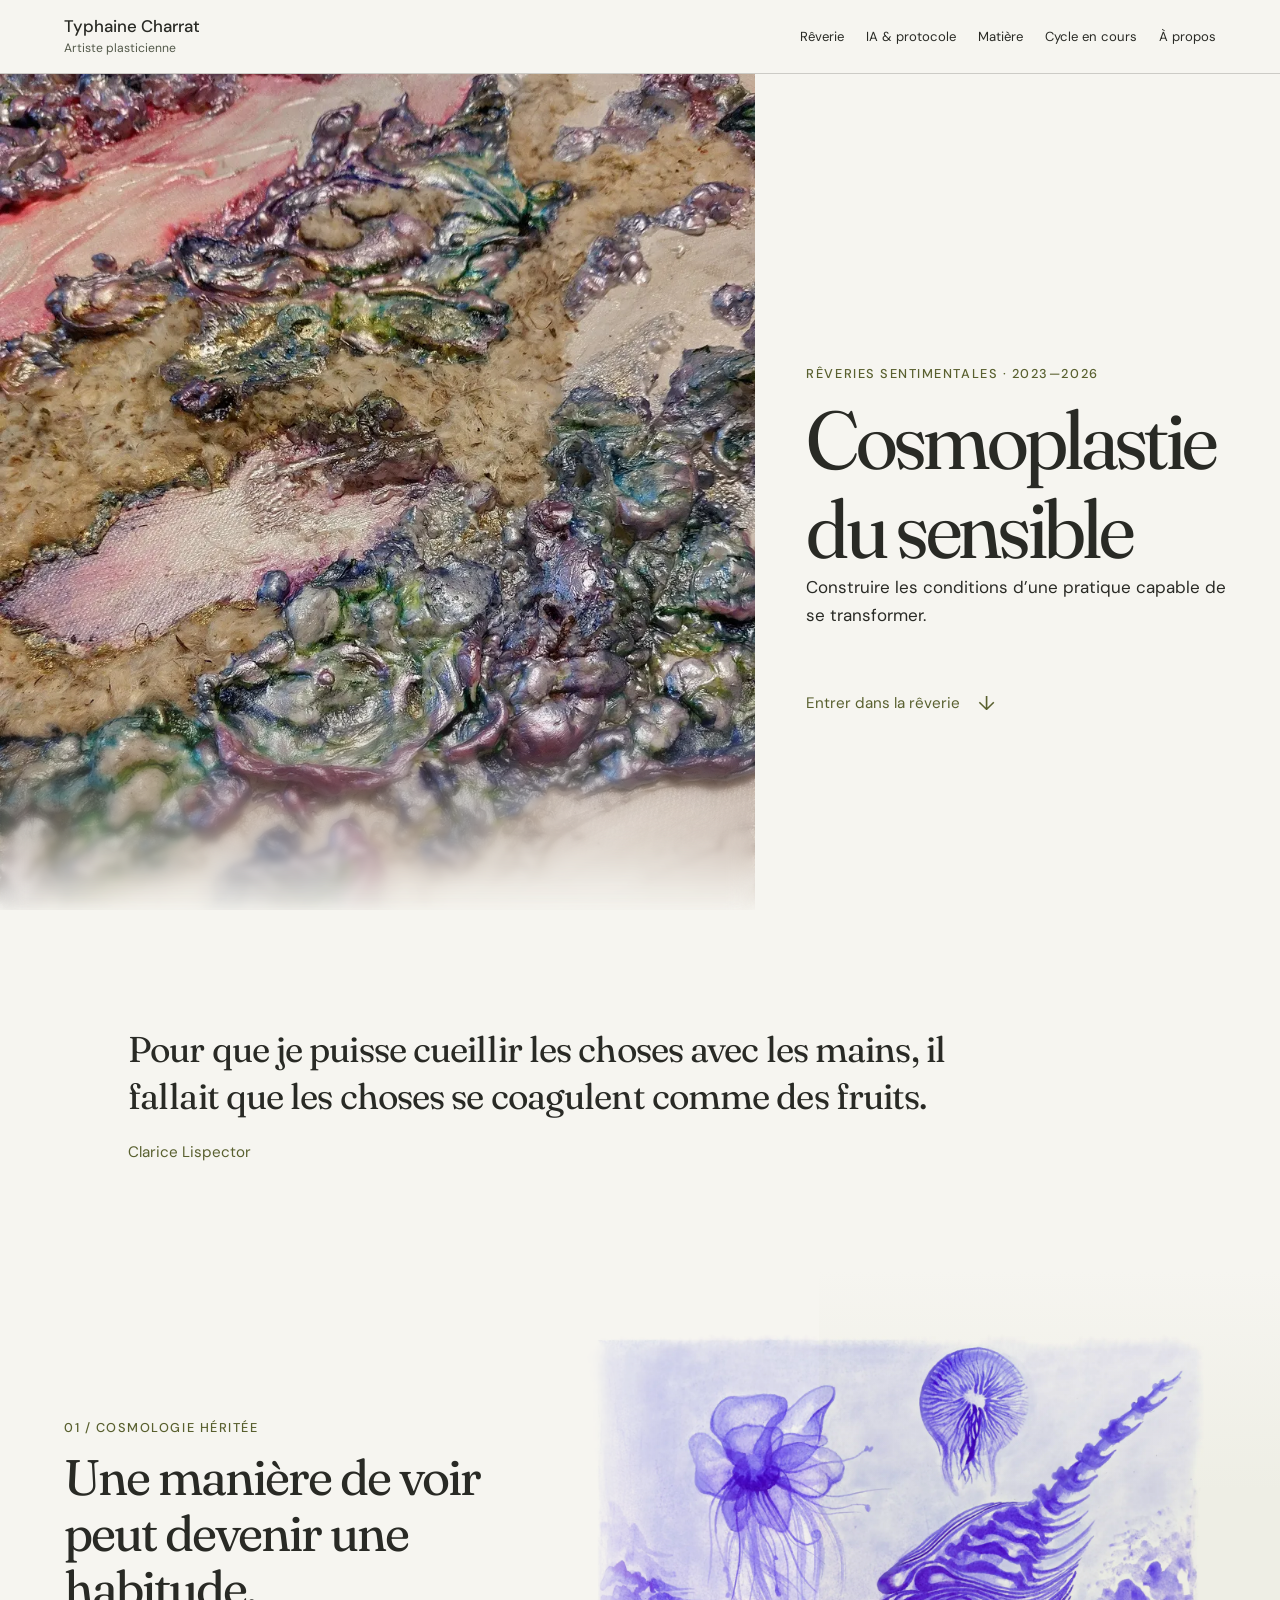
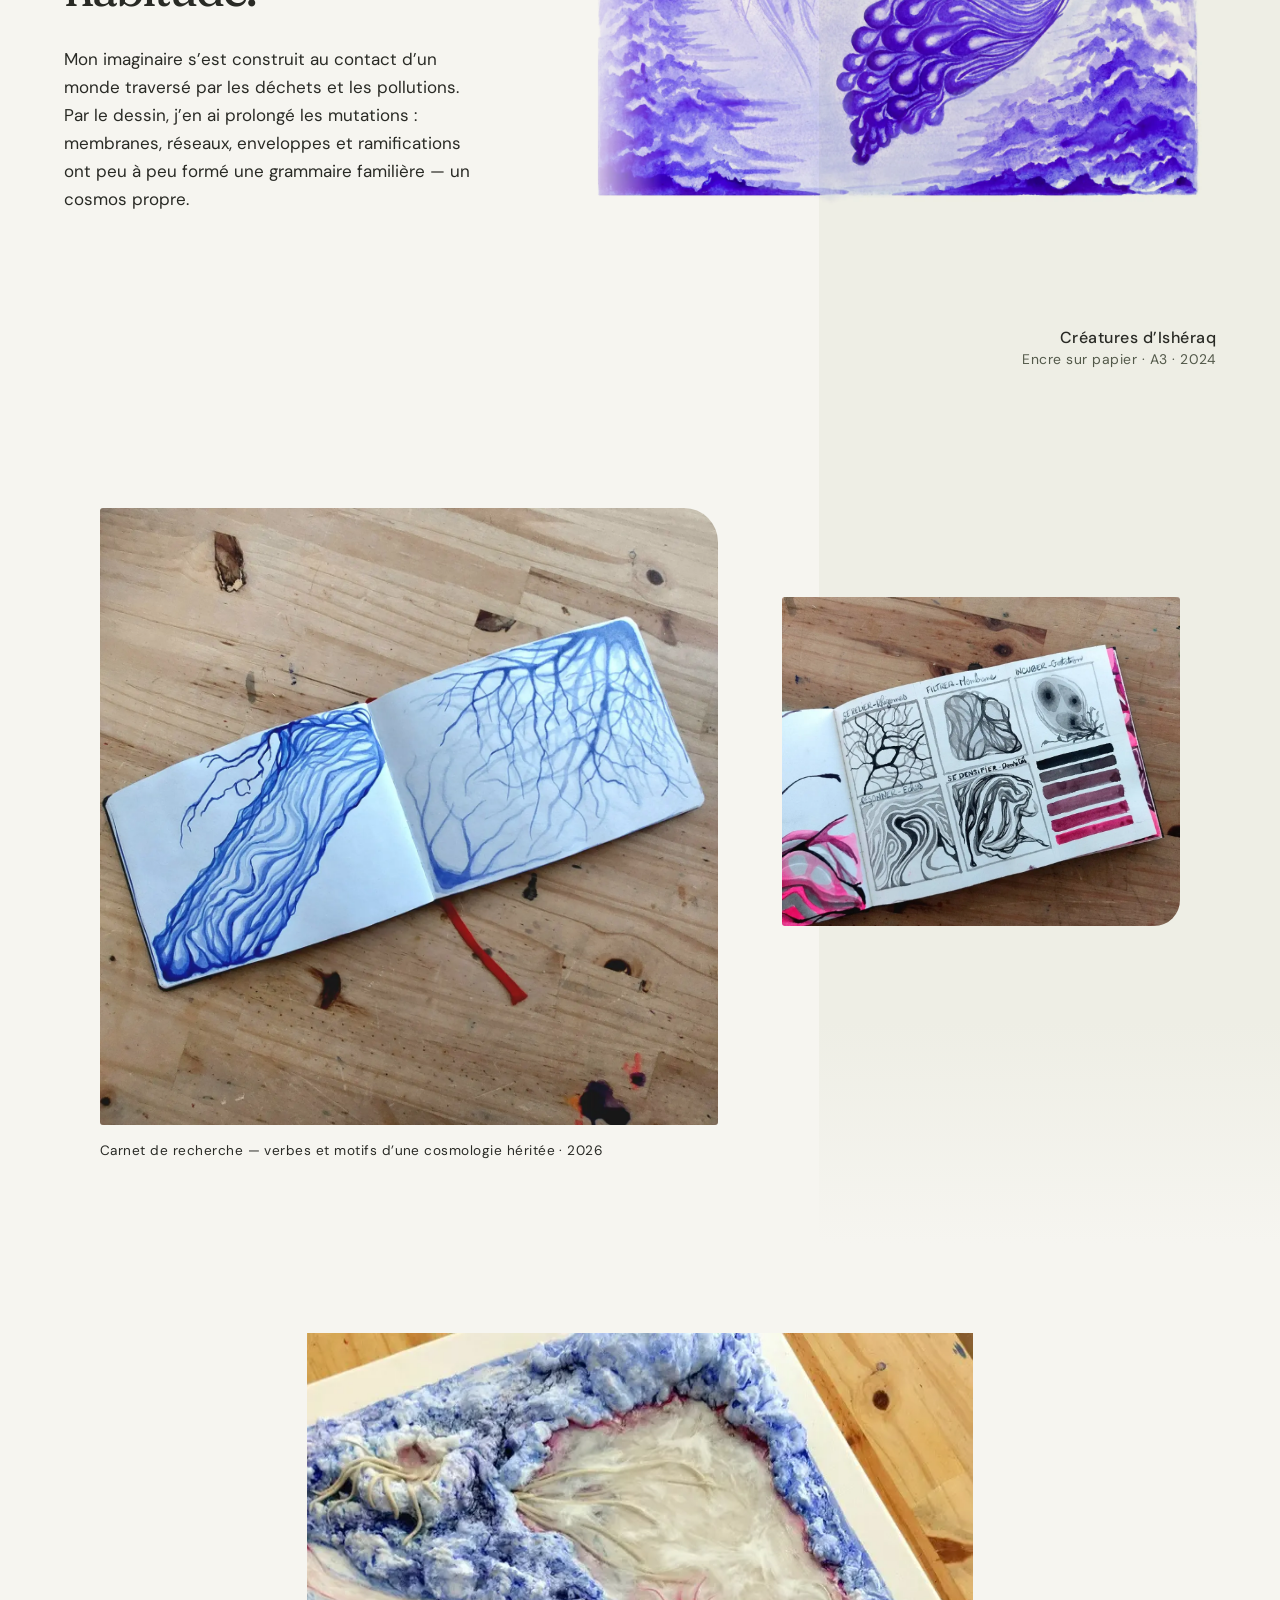
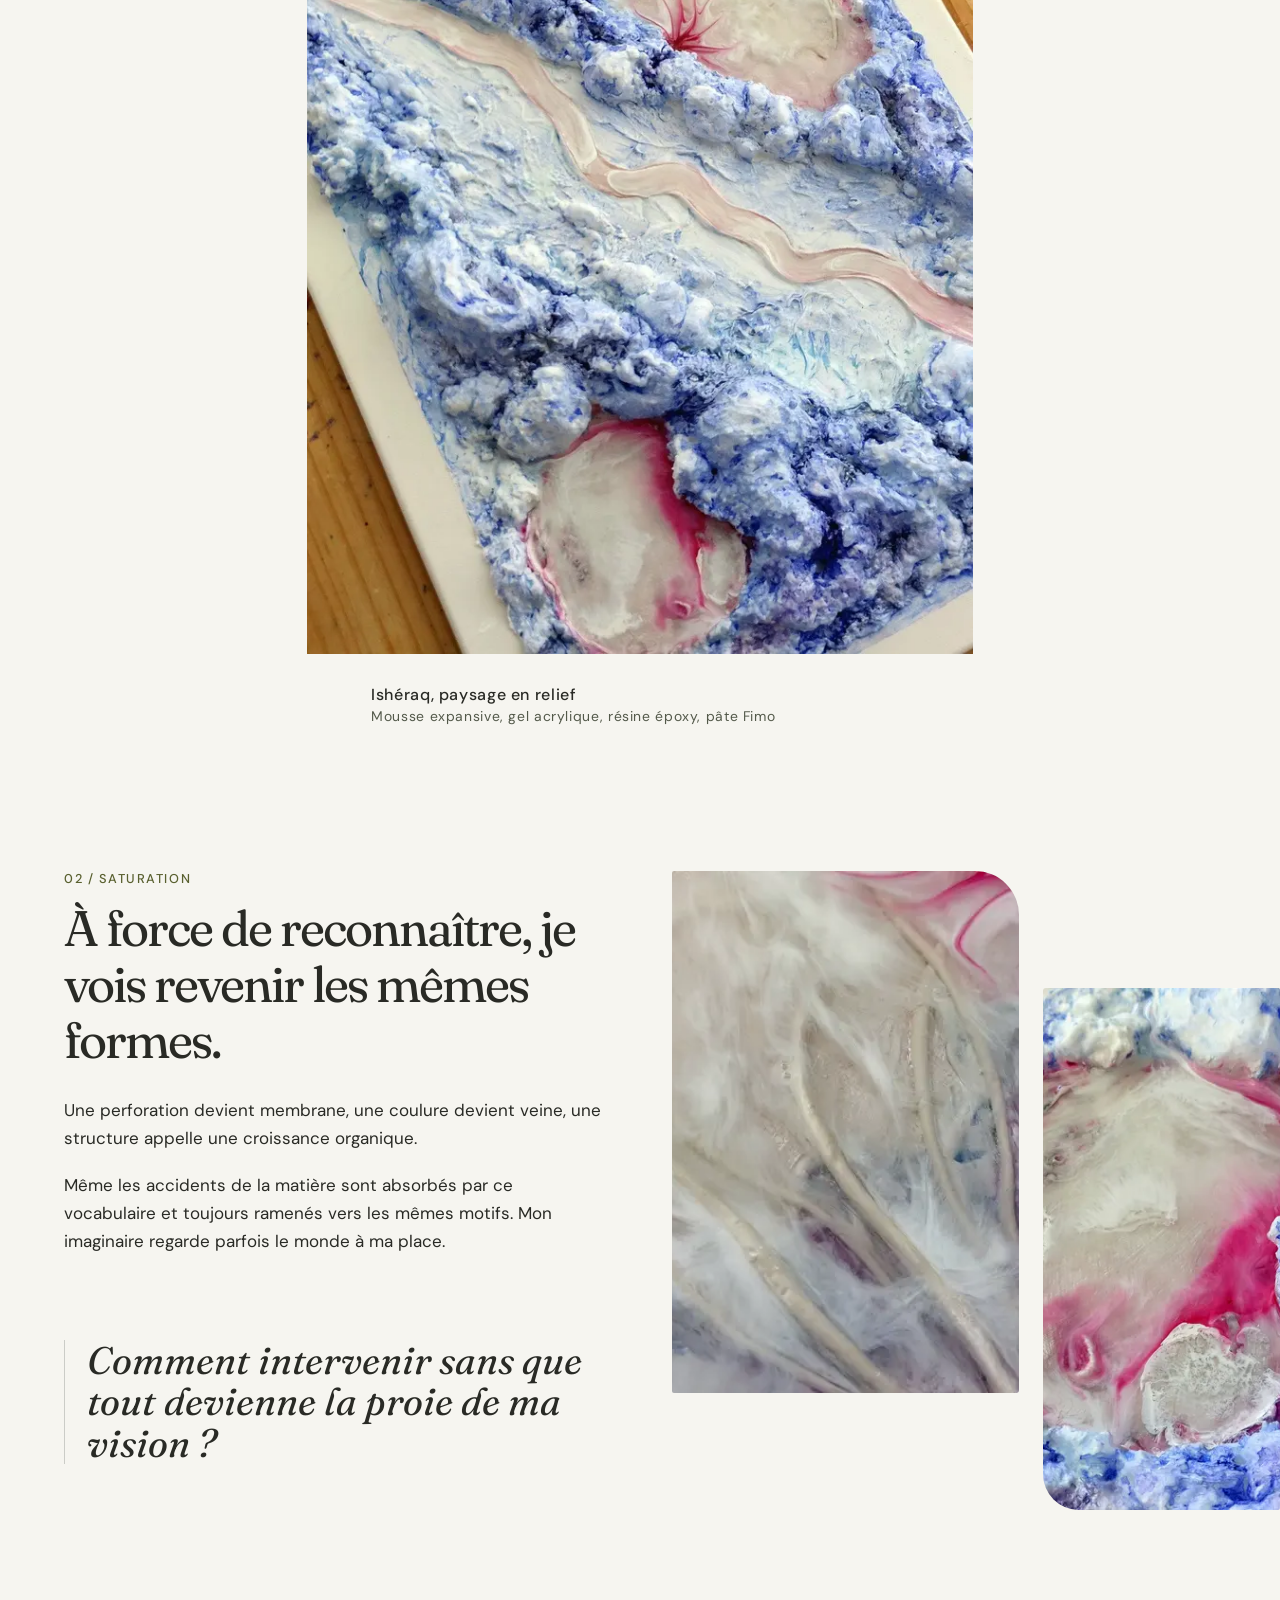
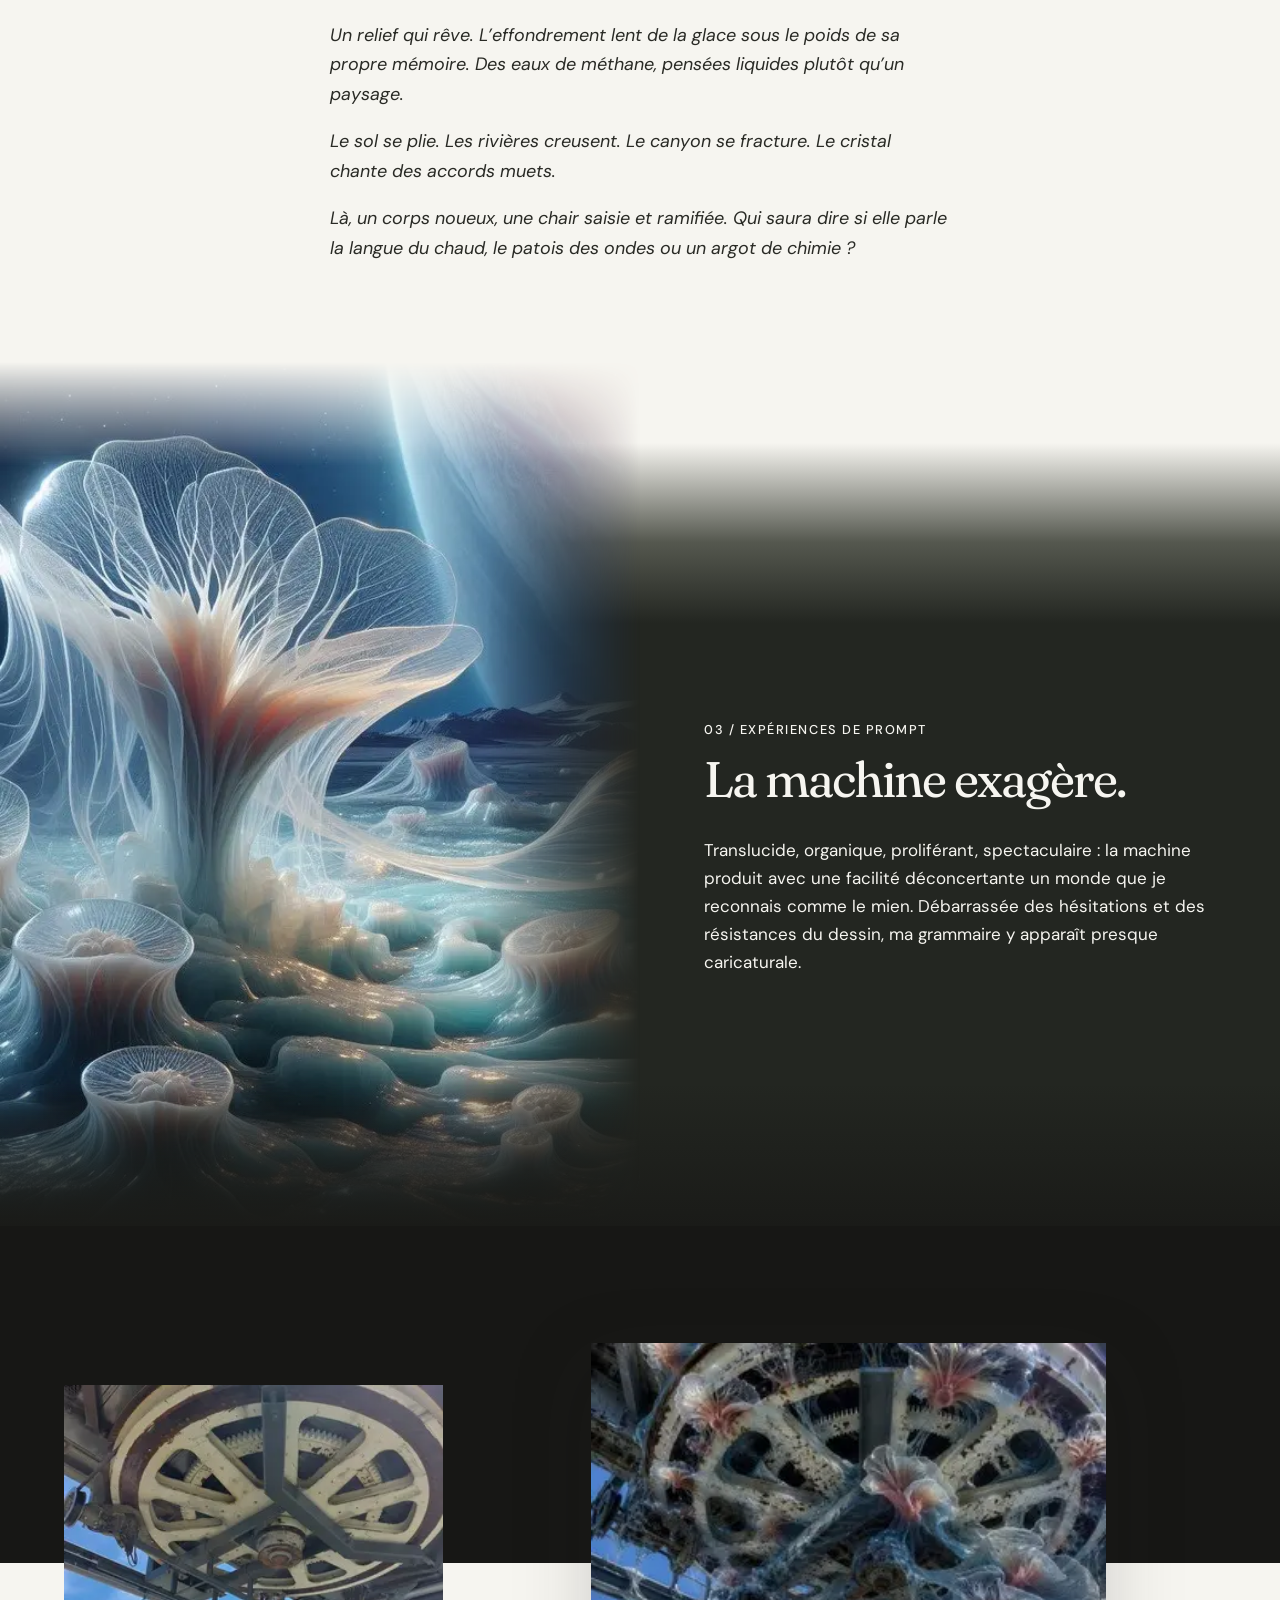
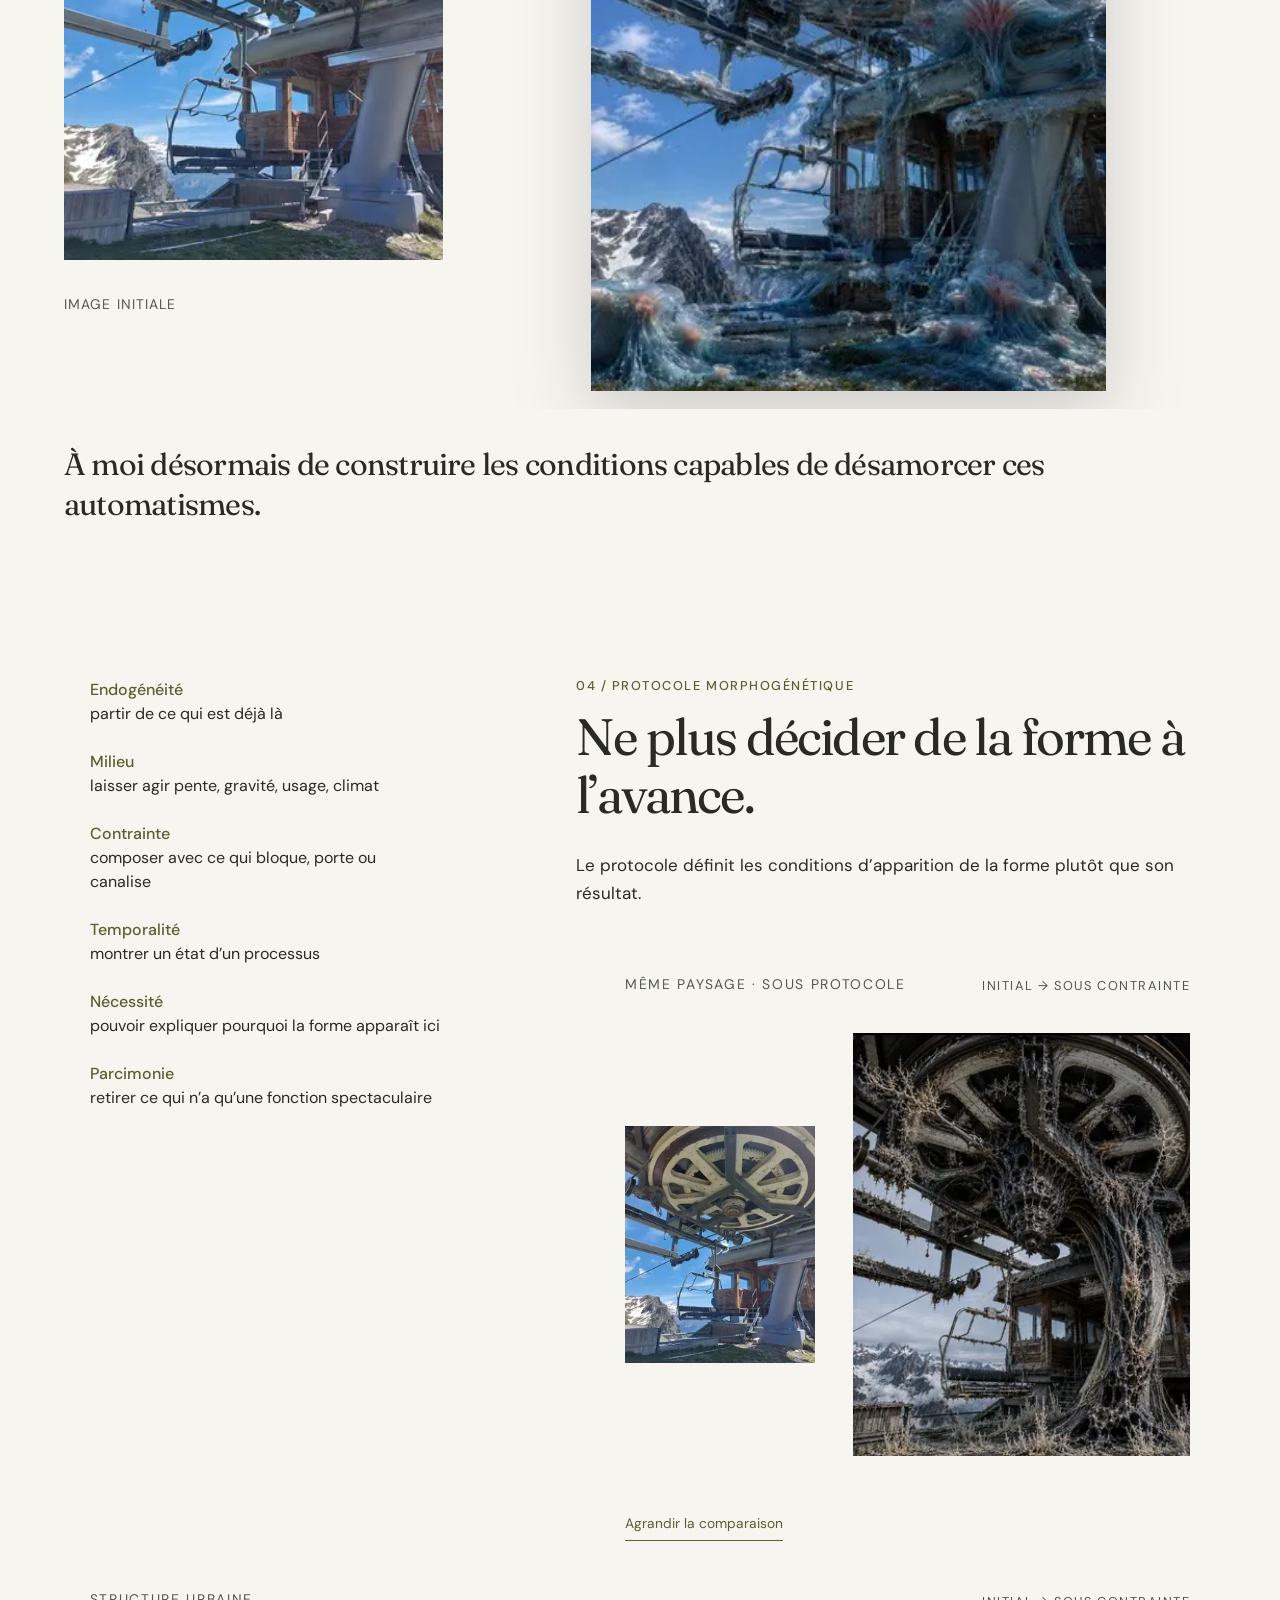
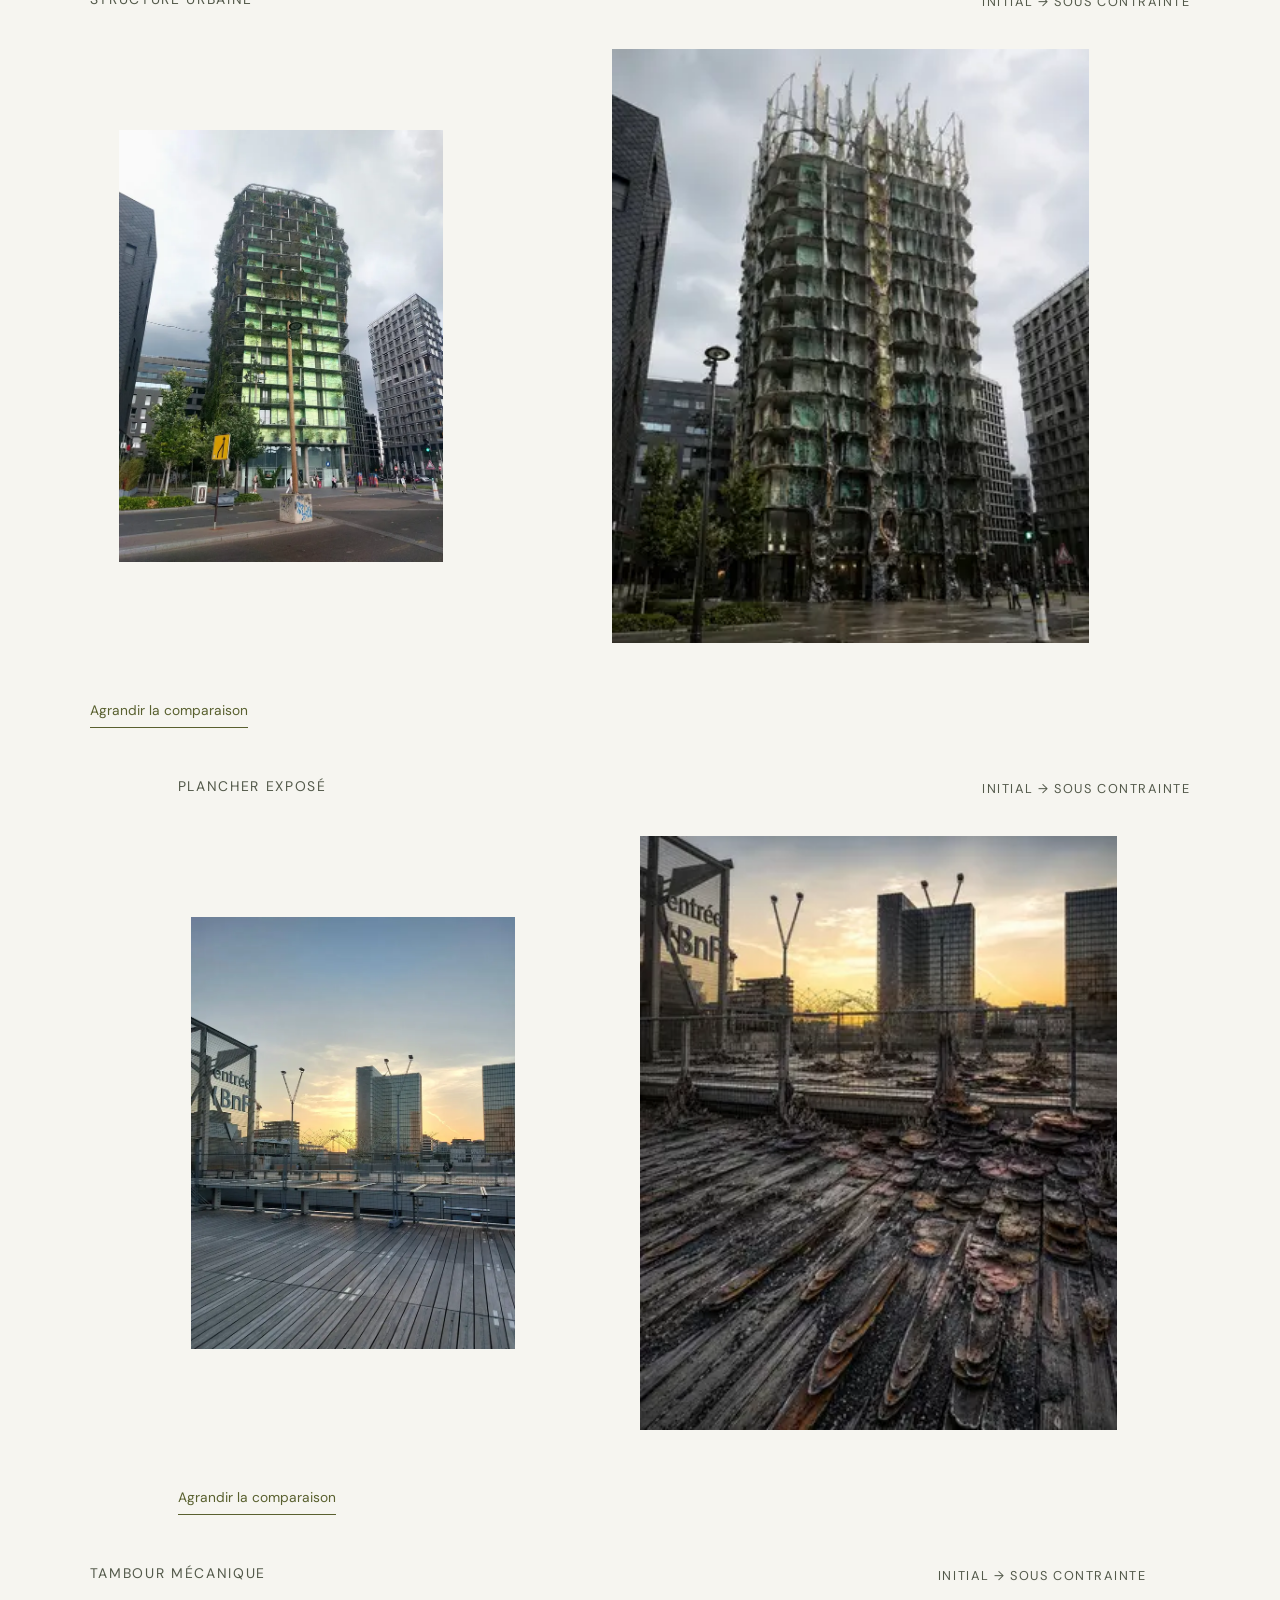
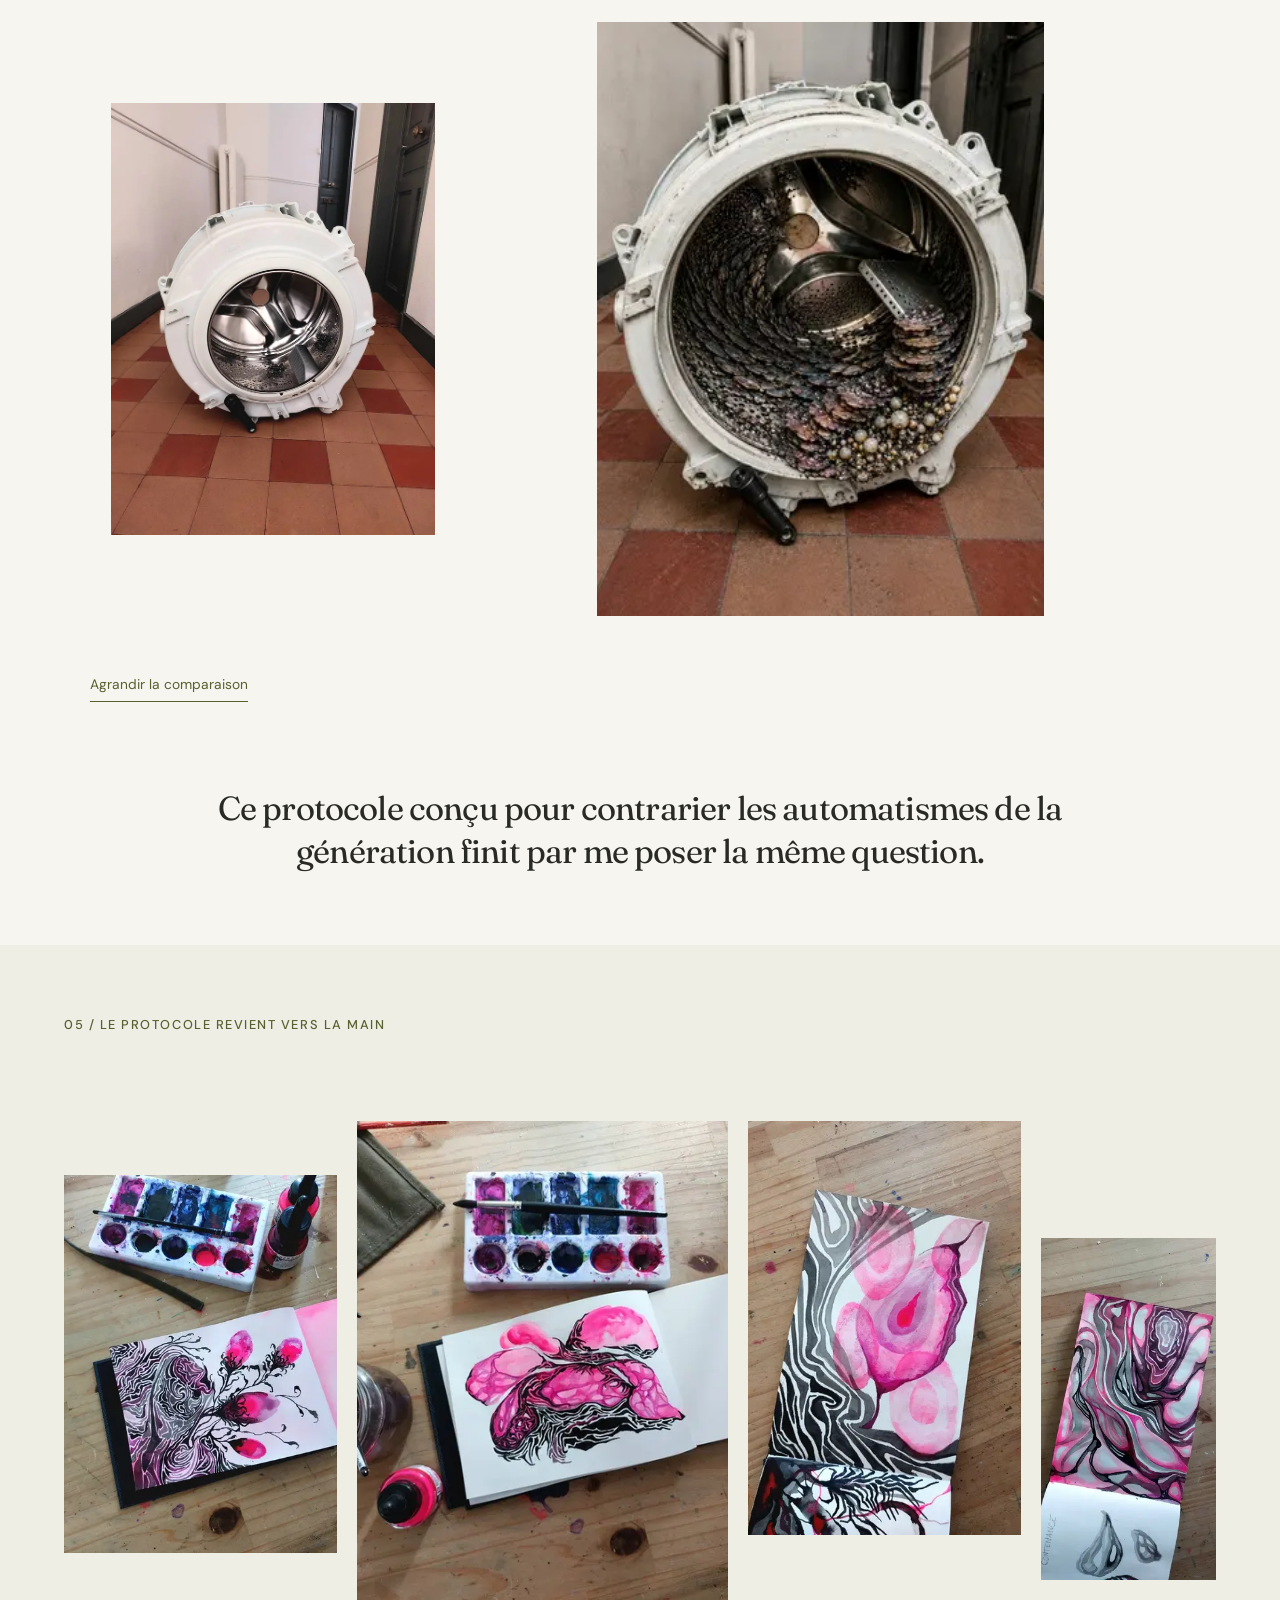
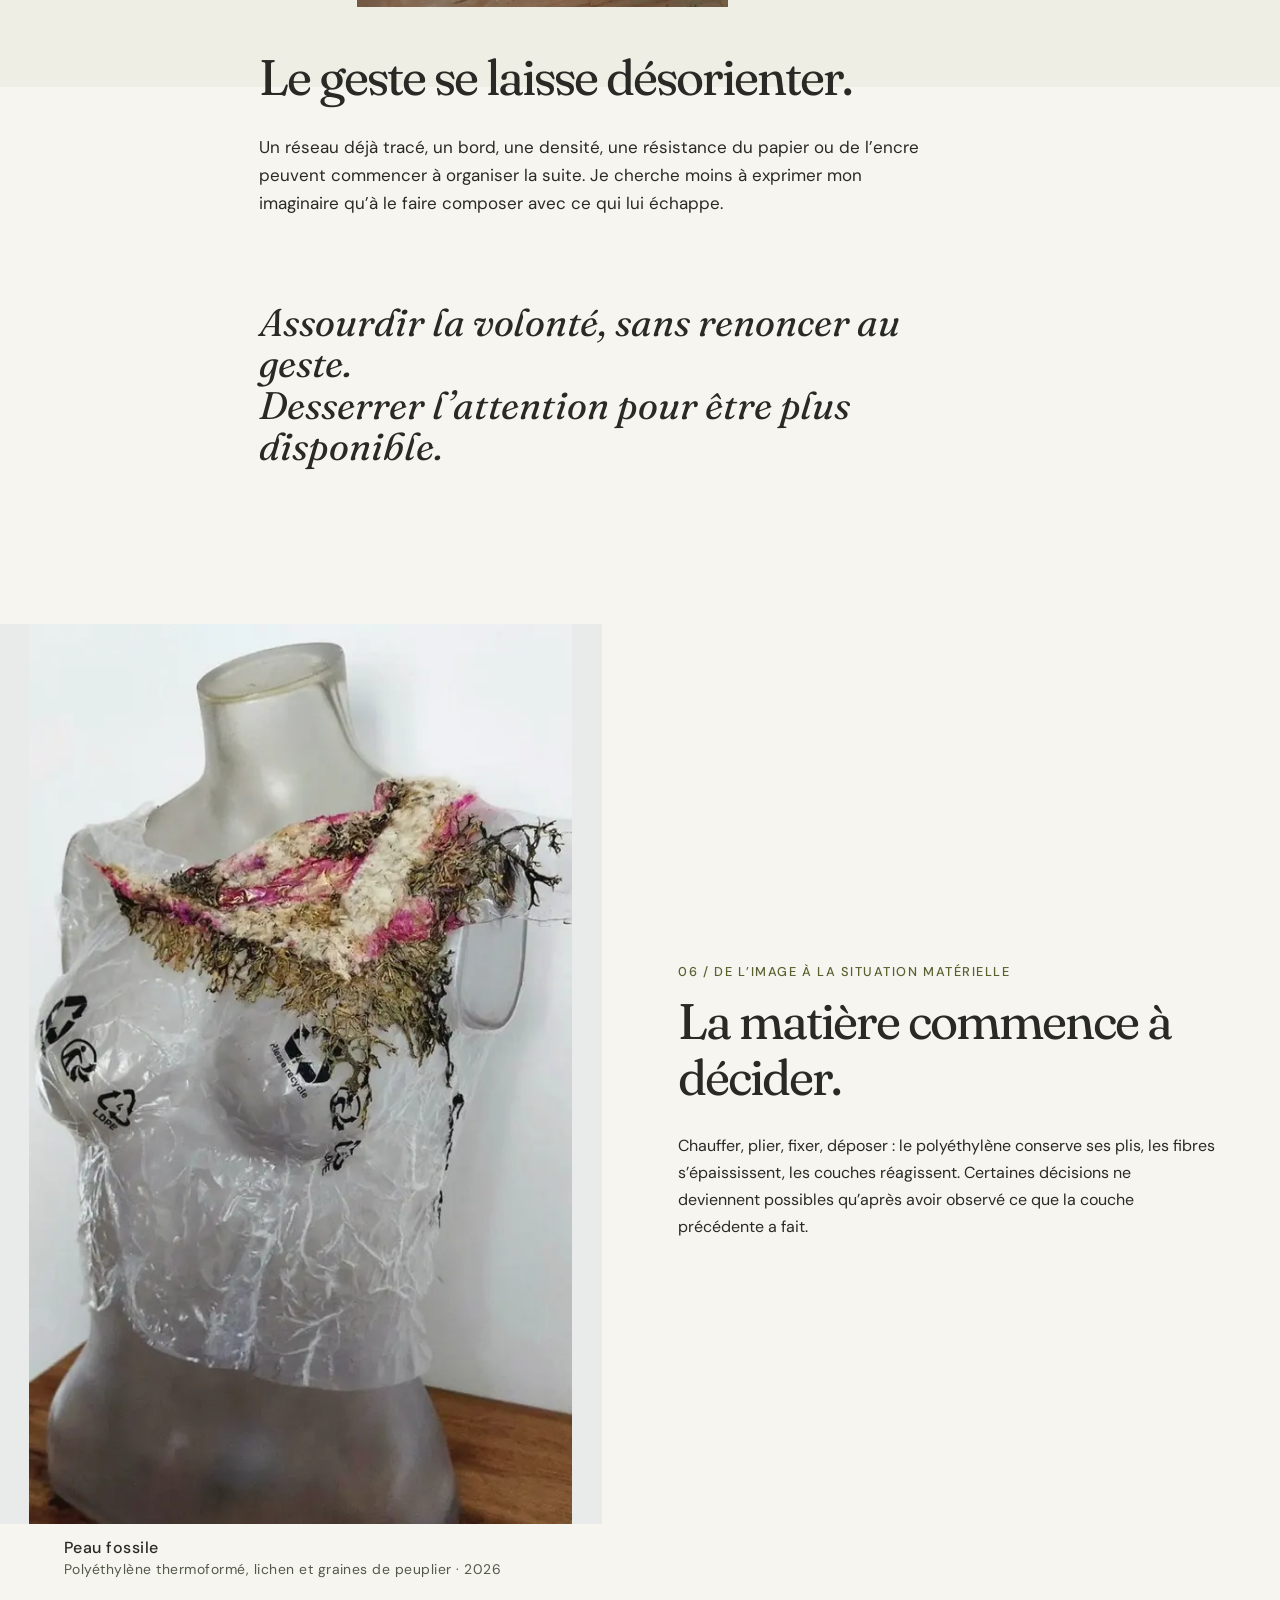
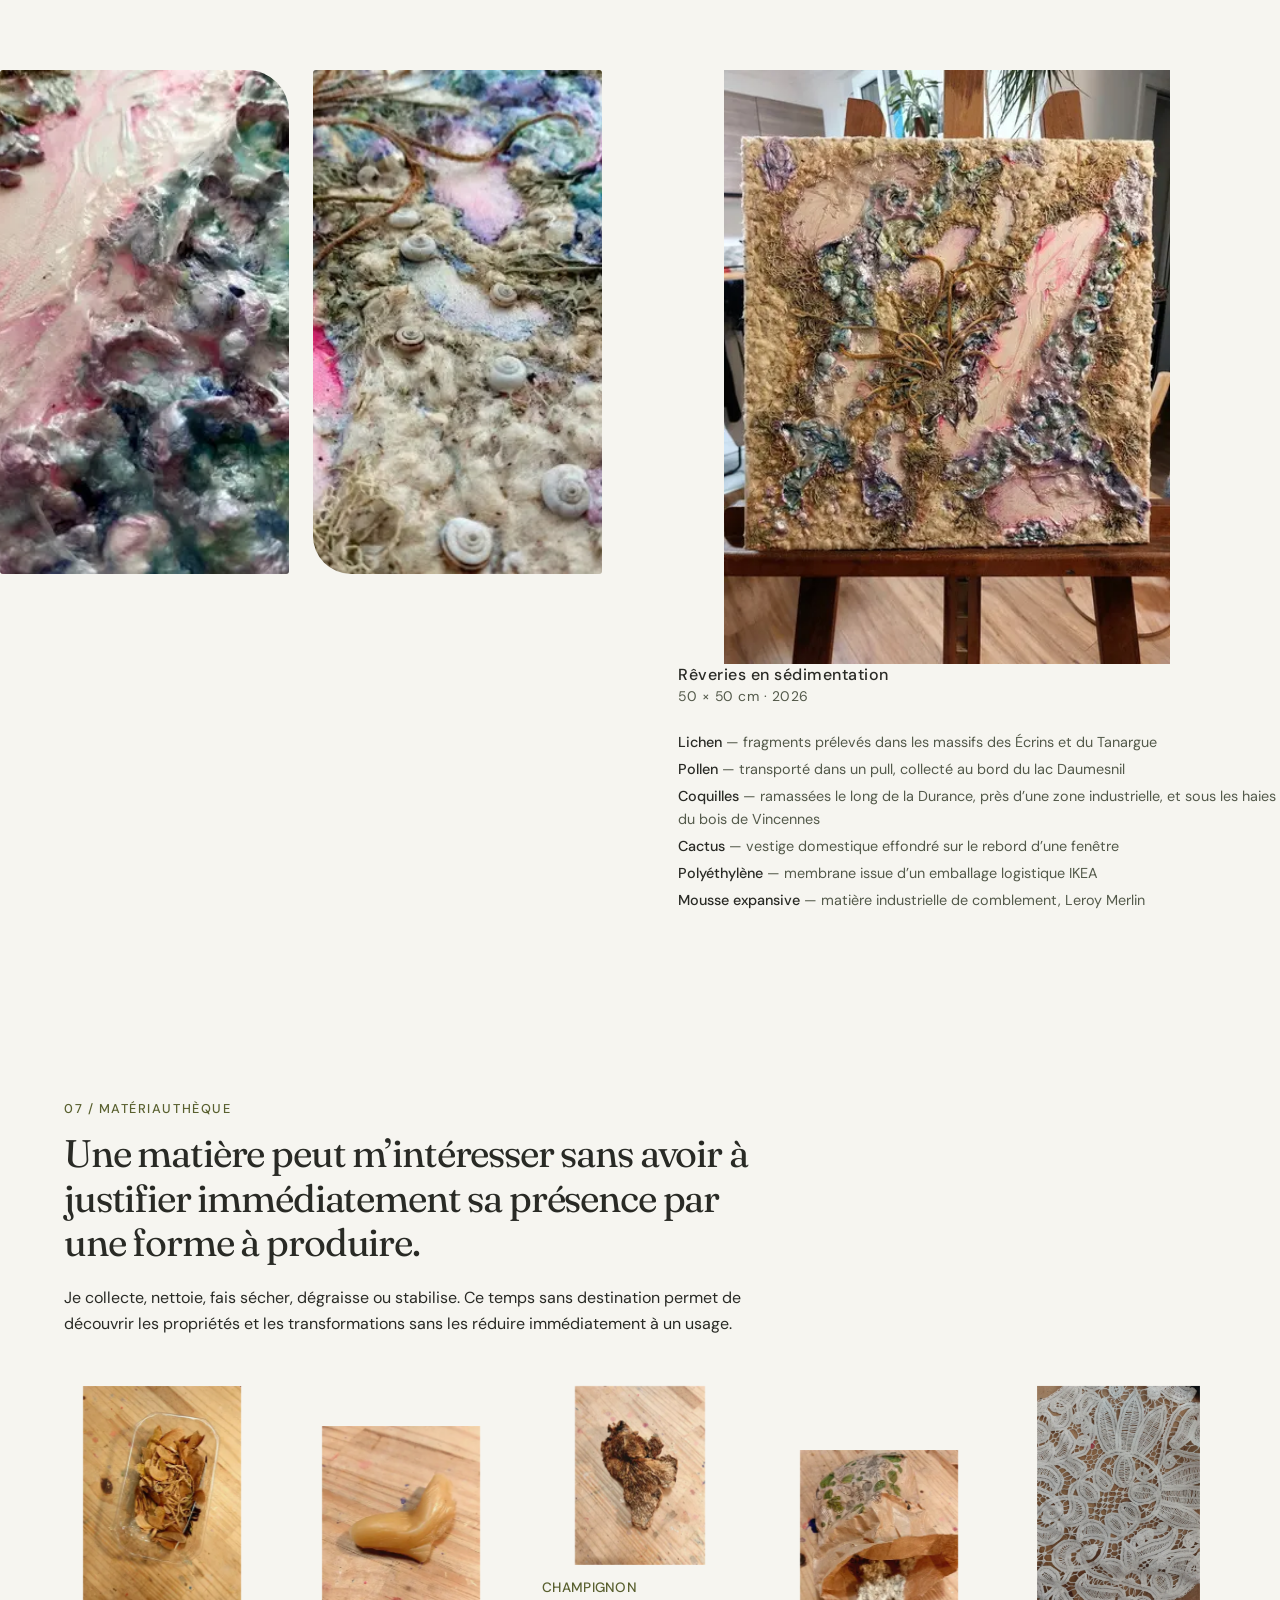
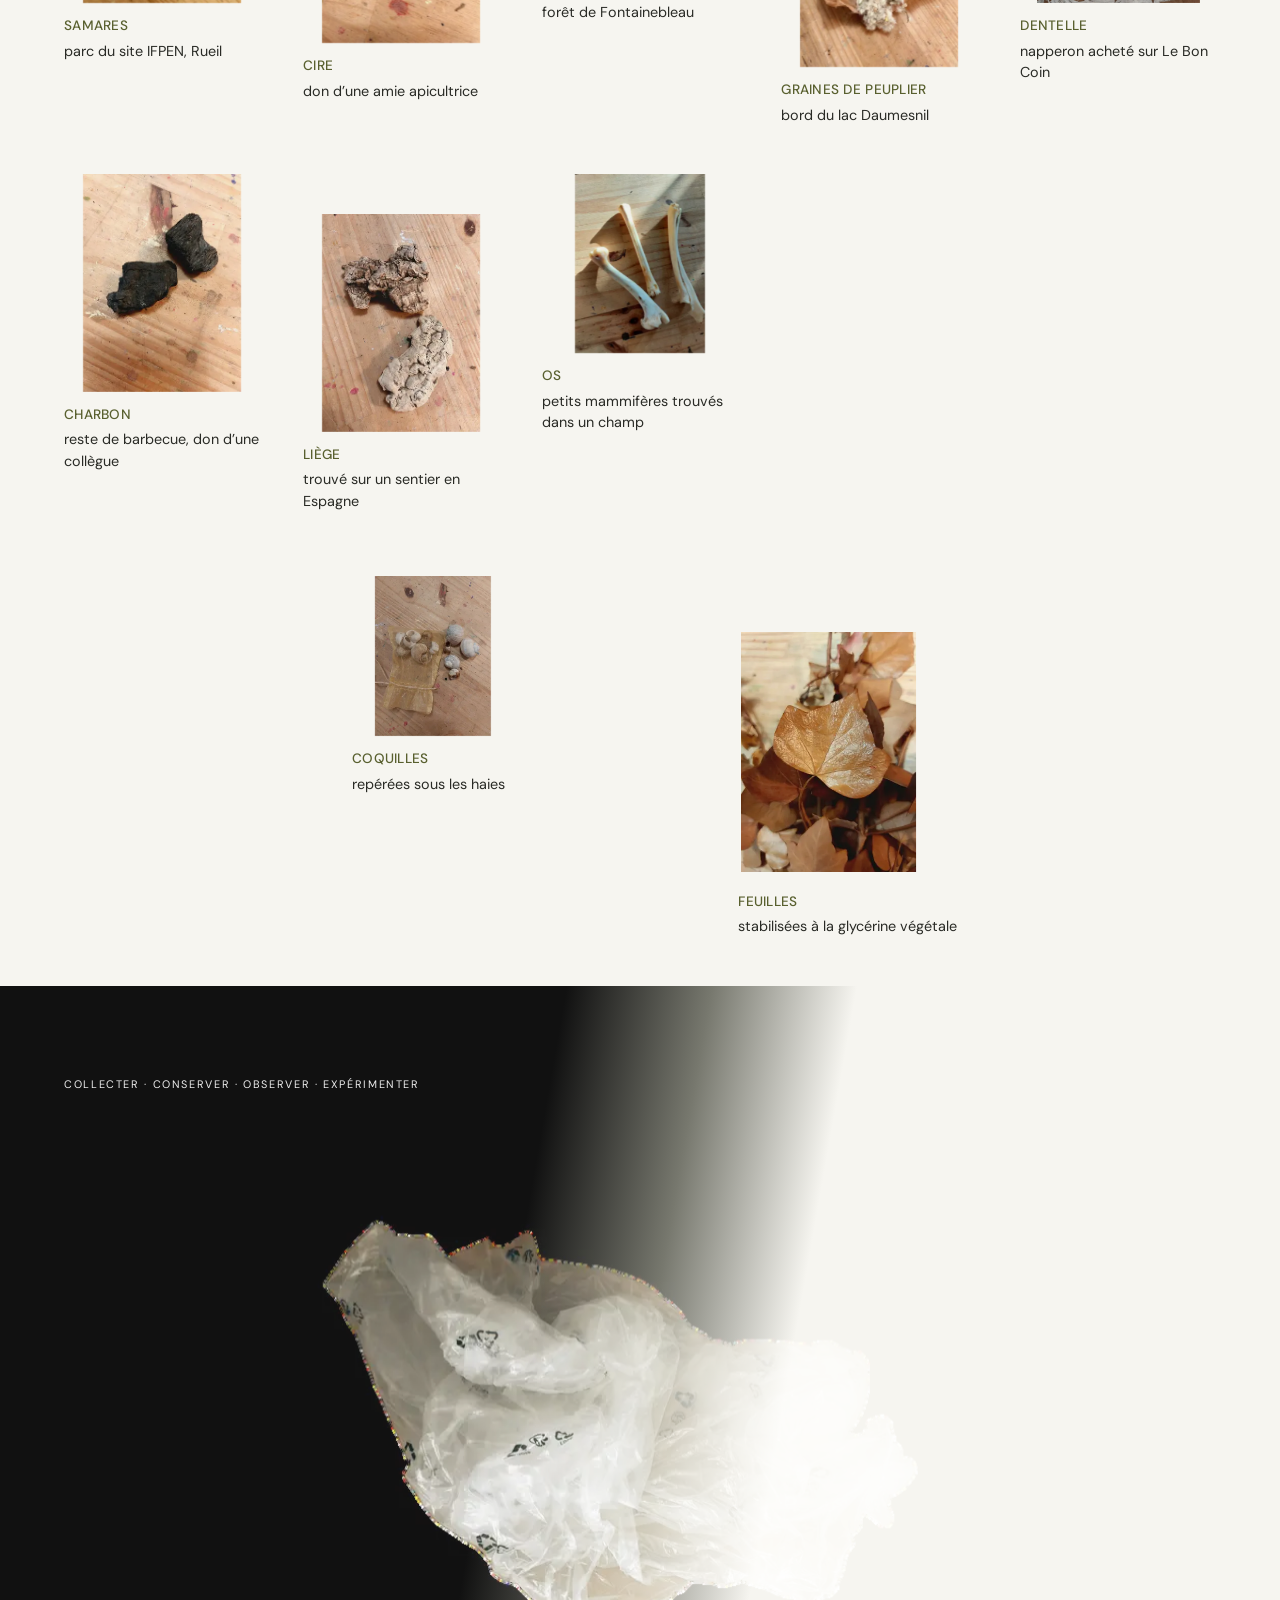
==== commit 365a8592: "Add validated reverie transitions and material counterpoint" ====
--- a/index.html
+++ b/index.html
@@ -3,23 +3,23 @@
 <meta name="description" content="Typhaine Charrat — Rêveries sentimentales. Une recherche artistique sur la cosmoplastie du sensible, entre dessin, matière, protocole et formes rencontrées."><meta name="robots" content="index,follow,max-image-preview:large"><link rel="canonical" href="https://typhaine-charrat-art-portfolio.netlify.app/">
 <meta property="og:locale" content="fr_FR"><meta property="og:type" content="website"><meta property="og:title" content="Typhaine Charrat — Rêveries sentimentales"><meta property="og:description" content="Cosmoplastie du sensible — une pratique entre dessin, matière, protocole et formes rencontrées."><meta property="og:url" content="https://typhaine-charrat-art-portfolio.netlify.app/"><meta property="og:image" content="https://typhaine-charrat-art-portfolio.netlify.app/assets/latest/img-000.webp"><meta property="og:image:width" content="972"><meta property="og:image:height" content="1108"><meta property="og:image:alt" content="Surface stratifiée, fibreuse et irisée">
 <meta name="twitter:card" content="summary_large_image"><meta name="twitter:title" content="Typhaine Charrat — Rêveries sentimentales"><meta name="twitter:description" content="Cosmoplastie du sensible — une pratique entre dessin, matière, protocole et formes rencontrées."><meta name="twitter:image" content="https://typhaine-charrat-art-portfolio.netlify.app/assets/latest/img-000.webp">
-<title>Typhaine Charrat — Rêveries sentimentales</title><link rel="icon" type="image/svg+xml" href="data:image/svg+xml,%3Csvg xmlns='http://www.w3.org/2000/svg' viewBox='0 0 32 32'%3E%3Crect width='32' height='32' fill='%23f3f0e8'/%3E%3Cpath d='M5 20C10 4 18 28 27 10' fill='none' stroke='%23191818' stroke-width='2'/%3E%3C/svg%3E"><link rel="preconnect" href="https://fonts.googleapis.com"><link rel="preconnect" href="https://fonts.gstatic.com" crossorigin><link rel="preload" as="image" href="img-000.webp" type="image/webp" fetchpriority="high"><link rel="stylesheet" href="styles.css?v=20261007"></head><body>
-<a class="skip" href="#main">Aller au contenu</a><header class="site-header"><a class="identity" href="#top"><b>Typhaine Charrat</b><span>Artiste plasticienne</span></a><button class="menu-toggle" type="button" aria-expanded="false" aria-controls="nav">Index</button><nav id="nav"><a href="#trajectoire">Trajectoire</a><a href="#ia">IA &amp; protocole</a><a href="#matiere">Matière</a><a href="#cycle">Cycle en cours</a><a href="#apropos">À propos</a></nav></header>
+<title>Typhaine Charrat — Rêveries sentimentales</title><link rel="icon" type="image/svg+xml" href="data:image/svg+xml,%3Csvg xmlns='http://www.w3.org/2000/svg' viewBox='0 0 32 32'%3E%3Crect width='32' height='32' fill='%23f3f0e8'/%3E%3Cpath d='M5 20C10 4 18 28 27 10' fill='none' stroke='%23191818' stroke-width='2'/%3E%3C/svg%3E"><link rel="preconnect" href="https://fonts.googleapis.com"><link rel="preconnect" href="https://fonts.gstatic.com" crossorigin><link rel="preload" as="image" href="img-000.webp" type="image/webp" fetchpriority="high"><link rel="stylesheet" href="styles.css?v=20261007-reverie"></head><body data-seuil="progressif" data-douceur="oui">
+<a class="skip" href="#main">Aller au contenu</a><header class="site-header"><a class="identity" href="#top"><b>Typhaine Charrat</b><span>Artiste plasticienne</span></a><button class="menu-toggle" type="button" aria-expanded="false" aria-controls="nav">Index</button><nav id="nav"><a href="#trajectoire">Rêverie</a><a href="#ia">IA &amp; protocole</a><a href="#matiere">Matière</a><a href="#cycle">Cycle en cours</a><a href="#apropos">À propos</a></nav></header>
 <main id="main">
-<section class="hero" id="top"><img loading="eager" decoding="async" fetchpriority="high" class="hero-field" src="img-000.webp" srcset="responsive/img-000-480.webp 480w, responsive/img-000-800.webp 800w, img-000.webp 972w" sizes="(max-width: 740px) 100vw, 50vw" width="972" height="1108" alt="Surface stratifiée, fibreuse et irisée"><div class="hero-copy"><p class="eyebrow">Rêveries sentimentales · 2023—2026</p><h1>Cosmoplastie<br>du sensible</h1><p>Construire les conditions d’une pratique capable de se transformer.</p></div></section>
+<section class="hero" id="top"><div class="cover-photo"><img loading="eager" decoding="async" fetchpriority="high" class="hero-field" src="img-000.webp" sizes="(max-width: 740px) 100vw, 50vw" width="972" height="1108" alt="Surface stratifiée, fibreuse et irisée"><span class="cover-veil" aria-hidden="true"></span></div><div class="hero-copy"><p class="eyebrow">Rêveries sentimentales · 2023—2026</p><h1>Cosmoplastie<br>du sensible</h1><p>Construire les conditions d’une pratique capable de se transformer.</p><a class="enter-reverie" href="#trajectoire">Entrer dans la rêverie <span aria-hidden="true">↓</span></a></div></section>
 <section class="epigraph" aria-label="Citation de Clarice Lispector"><blockquote>Pour que je puisse cueillir les choses avec les mains, il fallait que les choses se coagulent comme des fruits.</blockquote><cite>Clarice Lispector</cite></section>
-<section class="origin" id="trajectoire"><div class="origin-copy"><p class="section-no">01 / Cosmologie héritée</p><h2>Une manière de voir peut devenir une habitude.</h2><p>Mon imaginaire s’est construit au contact d’un monde traversé par les déchets et les pollutions. Par le dessin, j’en ai prolongé les mutations : membranes, réseaux, enveloppes et ramifications ont peu à peu formé une grammaire familière — un cosmos propre.</p></div><img loading="eager" decoding="async" class="drawing" src="img-001.webp" srcset="responsive/img-001-480.webp 480w, responsive/img-001-800.webp 800w, img-001.webp 1600w" sizes="(max-width: 740px) 100vw, 56vw" width="1600" height="1220" alt="Créatures d’Ishéraq dessinées à l’encre bleue"><p class="artwork-caption creatures-caption"><em>Créatures d’Ishéraq</em><br>Encre sur papier · A3 · 2024</p><figure class="grammar-figure"><div class="grammar-images"><img class="grammar-live" loading="eager" decoding="async" src="img-044.webp" width="1400" height="1400" alt="Carnet ouvert à l’encre bleue : réseaux et ramifications"><img class="grammar-index" loading="eager" decoding="async" src="img-043.webp" width="1152" height="950" alt="Carnet rose : verbes et motifs d’une cosmologie héritée"></div><figcaption>Carnet de recherche — verbes et motifs d’une cosmologie héritée · 2026</figcaption></figure></section>
-<section class="saturation"><img loading="eager" decoding="async" class="sat-main" src="img-002.webp" srcset="responsive/img-002-480.webp 480w, img-002.webp 702w" sizes="(max-width: 740px) 88vw, 42vw" width="702" height="972" alt="Ishéraq, paysage en relief bleu et rose"><img loading="eager" decoding="async" class="sat-detail one" src="img-003.webp" width="347" height="463" alt="Détail translucide et fibreux"><img loading="eager" decoding="async" class="sat-detail two" src="img-004.webp" width="417" height="555" alt="Détail rose et bleu"><div class="sat-copy"><p class="section-no">02 / Saturation</p><h2>À force de reconnaître, je vois revenir les mêmes formes.</h2><p>Une perforation devient membrane, une coulure devient veine, une structure appelle une croissance organique.</p><p>Même les accidents de la matière sont absorbés par ce vocabulaire et toujours ramenés vers les mêmes motifs. Mon imaginaire regarde parfois le monde à ma place.</p><blockquote>Comment intervenir sans que tout devienne la proie de ma vision&nbsp;?</blockquote></div><p class="isheraq-caption"><em>Ishéraq, paysage en relief</em><br>Mousse expansive, gel acrylique, résine époxy, pâte Fimo</p><blockquote class="isheraq-text"><p>Un relief qui rêve. L’effondrement lent de la glace sous le poids de sa propre mémoire. Des eaux de méthane, pensées liquides plutôt qu’un paysage.</p><p>Le sol se plie. Les rivières creusent. Le canyon se fracture. Le cristal chante des accords muets.</p><p>Là, un corps noueux, une chair saisie et ramifiée. Qui saura dire si elle parle la langue du chaud, le patois des ondes ou un argot de chimie&nbsp;?</p></blockquote></section>
+<section class="origin" id="trajectoire"><div class="origin-copy"><p class="section-no">01 / Cosmologie héritée</p><h2>Une manière de voir peut devenir une habitude.</h2><p>Mon imaginaire s’est construit au contact d’un monde traversé par les déchets et les pollutions. Par le dessin, j’en ai prolongé les mutations : membranes, réseaux, enveloppes et ramifications ont peu à peu formé une grammaire familière — un cosmos propre.</p></div><img loading="eager" decoding="async" class="drawing" src="img-001.webp" sizes="(max-width: 740px) 100vw, 56vw" width="1600" height="1220" alt="Créatures d’Ishéraq dessinées à l’encre bleue"><p class="artwork-caption creatures-caption"><em>Créatures d’Ishéraq</em><br>Encre sur papier · A3 · 2024</p><figure class="grammar-figure"><div class="grammar-images"><img class="grammar-live" loading="eager" decoding="async" src="img-044.webp" width="1400" height="1400" alt="Carnet ouvert à l’encre bleue : réseaux et ramifications"><img class="grammar-index" loading="eager" decoding="async" src="img-043.webp" width="1152" height="950" alt="Carnet rose : verbes et motifs d’une cosmologie héritée"></div><figcaption>Carnet de recherche — verbes et motifs d’une cosmologie héritée · 2026</figcaption></figure></section>
+<section class="saturation"><img loading="eager" decoding="async" class="sat-main" src="img-002.webp" sizes="(max-width: 740px) 88vw, 42vw" width="702" height="972" alt="Ishéraq, paysage en relief bleu et rose"><img loading="eager" decoding="async" class="sat-detail one" src="img-003.webp" width="347" height="463" alt="Détail translucide et fibreux"><img loading="eager" decoding="async" class="sat-detail two" src="img-004.webp" width="417" height="555" alt="Détail rose et bleu"><div class="sat-copy"><p class="section-no">02 / Saturation</p><h2>À force de reconnaître, je vois revenir les mêmes formes.</h2><p>Une perforation devient membrane, une coulure devient veine, une structure appelle une croissance organique.</p><p>Même les accidents de la matière sont absorbés par ce vocabulaire et toujours ramenés vers les mêmes motifs. Mon imaginaire regarde parfois le monde à ma place.</p><blockquote>Comment intervenir sans que tout devienne la proie de ma vision&nbsp;?</blockquote></div><p class="isheraq-caption"><em>Ishéraq, paysage en relief</em><br>Mousse expansive, gel acrylique, résine époxy, pâte Fimo</p><blockquote class="isheraq-text"><p>Un relief qui rêve. L’effondrement lent de la glace sous le poids de sa propre mémoire. Des eaux de méthane, pensées liquides plutôt qu’un paysage.</p><p>Le sol se plie. Les rivières creusent. Le canyon se fracture. Le cristal chante des accords muets.</p><p>Là, un corps noueux, une chair saisie et ramifiée. Qui saura dire si elle parle la langue du chaud, le patois des ondes ou un argot de chimie&nbsp;?</p></blockquote></section>
 <section class="mirror" id="ia"><img loading="eager" decoding="async" class="mirror-world" src="img-005.webp" width="578" height="820" alt="Paysage glaciaire peuplé de fleurs hybrides produit par intelligence artificielle"><div class="mirror-copy"><p class="section-no">03 / Expériences de prompt</p><h2>La machine exagère.</h2><p>Translucide, organique, proliférant, spectaculaire : la machine produit avec une facilité déconcertante un monde que je reconnais comme le mien. Débarrassée des hésitations et des résistances du dessin, ma grammaire y apparaît presque caricaturale.</p></div><div class="ai-application" aria-label="Application de l’imaginaire généré au paysage initial"><figure class="ai-source"><img loading="eager" decoding="async" src="img-007.webp" width="313" height="393" alt="Photographie initiale d’une remontée mécanique en montagne"><figcaption>image initiale</figcaption></figure><figure class="ai-hybrid"><img loading="eager" decoding="async" src="img-006.webp" width="323" height="406" alt="Remontée mécanique envahie par les mêmes fleurs hybrides générées par intelligence artificielle"></figure></div><p class="mirror-conclusion">À moi désormais de construire les conditions capables de désamorcer ces automatismes.</p></section>
 <section class="transformations"><div class="transform-intro"><div class="protocol-copy"><p class="section-no">04 / Protocole morphogénétique</p><h2>Ne plus décider de la forme à l’avance.</h2><p>Le protocole définit les conditions d’apparition de la forme plutôt que son résultat.</p></div><dl class="principles"><div><dt>Endogénéité</dt><dd>partir de ce qui est déjà là</dd></div><div><dt>Milieu</dt><dd>laisser agir pente, gravité, usage, climat</dd></div><div><dt>Contrainte</dt><dd>composer avec ce qui bloque, porte ou canalise</dd></div><div><dt>Temporalité</dt><dd>montrer un état d’un processus</dd></div><div><dt>Nécessité</dt><dd>pouvoir expliquer pourquoi la forme apparaît ici</dd></div><div><dt>Parcimonie</dt><dd>retirer ce qui n’a qu’une fonction spectaculaire</dd></div></dl></div>
-<div class="pair pair-a"><p>Même paysage · sous protocole</p><img loading="eager" decoding="async" src="img-015.webp" width="261" height="327" alt="Remontée mécanique initiale reprise pour le protocole"><img loading="eager" decoding="async" class="after" src="img-008.webp" width="324" height="406" alt="Remontée mécanique transformée sous contraintes, avec des excroissances d’apparence métallique"><button class="compare-trigger" type="button">Agrandir la comparaison</button></div><div class="pair pair-b"><p>Structure urbaine</p><img loading="eager" decoding="async" src="img-013.webp" srcset="responsive/img-013-480.webp 480w, img-013.webp 694w" sizes="(max-width: 740px) 42vw, 24vw" width="694" height="925" alt="Immeuble vert avant transformation"><img loading="eager" decoding="async" class="after" src="img-014.webp" width="324" height="404" alt="Immeuble transformé sous contraintes"><button class="compare-trigger" type="button">Agrandir la comparaison</button></div><div class="pair pair-c"><p>Plancher exposé</p><img loading="eager" decoding="async" src="img-009.webp" srcset="responsive/img-009-480.webp 480w, img-009.webp 694w" sizes="(max-width: 740px) 42vw, 24vw" width="694" height="925" alt="Plancher avant transformation"><img loading="eager" decoding="async" class="after" src="img-010.webp" width="324" height="404" alt="Plancher transformé sous contraintes"><button class="compare-trigger" type="button">Agrandir la comparaison</button></div><div class="pair pair-d"><p>Tambour mécanique</p><img loading="eager" decoding="async" src="img-011.webp" srcset="responsive/img-011-480.webp 480w, img-011.webp 694w" sizes="(max-width: 740px) 42vw, 24vw" width="694" height="925" alt="Tambour avant transformation"><img loading="eager" decoding="async" class="after" src="img-012.webp" width="324" height="431" alt="Tambour transformé sous contraintes"><button class="compare-trigger" type="button">Agrandir la comparaison</button></div><p class="transform-coda">Ce protocole conçu pour contrarier les automatismes de la génération finit par me poser la même question.</p></section>
+<div class="pair pair-a"><p>Même paysage · sous protocole</p><img loading="eager" decoding="async" src="img-015.webp" width="261" height="327" alt="Remontée mécanique initiale reprise pour le protocole"><img loading="eager" decoding="async" class="after" src="img-008.webp" width="324" height="406" alt="Remontée mécanique transformée sous contraintes, avec des excroissances d’apparence métallique"><button class="compare-trigger" type="button">Agrandir la comparaison</button></div><div class="pair pair-b"><p>Structure urbaine</p><img loading="eager" decoding="async" src="img-013.webp" sizes="(max-width: 740px) 42vw, 24vw" width="694" height="925" alt="Immeuble vert avant transformation"><img loading="eager" decoding="async" class="after" src="img-014.webp" width="324" height="404" alt="Immeuble transformé sous contraintes"><button class="compare-trigger" type="button">Agrandir la comparaison</button></div><div class="pair pair-c"><p>Plancher exposé</p><img loading="eager" decoding="async" src="img-009.webp" sizes="(max-width: 740px) 42vw, 24vw" width="694" height="925" alt="Plancher avant transformation"><img loading="eager" decoding="async" class="after" src="img-010.webp" width="324" height="404" alt="Plancher transformé sous contraintes"><button class="compare-trigger" type="button">Agrandir la comparaison</button></div><div class="pair pair-d"><p>Tambour mécanique</p><img loading="eager" decoding="async" src="img-011.webp" sizes="(max-width: 740px) 42vw, 24vw" width="694" height="925" alt="Tambour avant transformation"><img loading="eager" decoding="async" class="after" src="img-012.webp" width="324" height="431" alt="Tambour transformé sous contraintes"><button class="compare-trigger" type="button">Agrandir la comparaison</button></div><p class="transform-coda">Ce protocole conçu pour contrarier les automatismes de la génération finit par me poser la même question.</p></section>
 <section class="hand"><p class="section-no">05 / Le protocole revient vers la main</p><img loading="eager" decoding="async" class="h1" src="img-016.webp" width="417" height="556" alt="Carnet et encres"><img loading="eager" decoding="async" class="h2" src="img-017.webp" width="417" height="556" alt="Dessin rose et noir"><img loading="eager" decoding="async" class="h3" src="img-018.webp" width="417" height="556" alt="Carnet ouvert"><img loading="eager" decoding="async" class="h4" src="img-019.webp" width="417" height="556" alt="Réseau dessiné"><div class="hand-copy"><h2>Le geste se laisse désorienter.</h2><p>Un réseau déjà tracé, un bord, une densité, une résistance du papier ou de l’encre peuvent commencer à organiser la suite. Je cherche moins à exprimer mon imaginaire qu’à le faire composer avec ce qui lui échappe.</p><blockquote>Assourdir la volonté, sans renoncer au geste.<br>Desserrer l’attention pour être plus disponible.</blockquote></div></section>
-<section class="material" id="matiere"><img loading="eager" decoding="async" class="skin" src="img-020.webp" width="585" height="969" alt="Peau fossile en polyéthylène thermoformé portée sur un buste"><p class="artwork-caption skin-caption"><em>Peau fossile</em><br>Polyéthylène thermoformé, lichen et graines de peuplier · 2026</p><div class="material-copy"><p class="section-no">06 / De l’image à la situation matérielle</p><h2>La matière commence à décider.</h2><p>Chauffer, plier, fixer, déposer : le polyéthylène conserve ses plis, les fibres s’épaississent, les couches réagissent. Certaines décisions ne deviennent possibles qu’après avoir observé ce que la couche précédente a fait.</p></div><img loading="eager" decoding="async" class="material-detail d1" src="img-021.webp" width="323" height="394" alt="Détail irisé de Peau fossile"><img loading="eager" decoding="async" class="material-detail d2" src="img-022.webp" width="323" height="394" alt="Détail stratifié de Peau fossile"><img loading="eager" decoding="async" class="material-work" src="img-023.webp" width="417" height="556" alt="Rêveries en sédimentation"><p class="artwork-caption sedimentation-caption"><em>Rêveries en sédimentation</em><br>50 × 50 cm · 2026</p><div class="material-provenance"><p><strong>Lichen</strong> — fragments prélevés dans les massifs des Écrins et du Tanargue</p><p><strong>Pollen</strong> — transporté dans un pull, collecté au bord du lac Daumesnil</p><p><strong>Coquilles</strong> — ramassées le long de la Durance, près d’une zone industrielle, et sous les haies du bois de Vincennes</p><p><strong>Cactus</strong> — vestige domestique effondré sur le rebord d’une fenêtre</p><p><strong>Polyéthylène</strong> — membrane issue d’un emballage logistique IKEA</p><p><strong>Mousse expansive</strong> — matière industrielle de comblement, Leroy Merlin</p></div></section>
+<section class="material" id="matiere"><img loading="eager" decoding="async" class="skin" src="img-020.webp" width="585" height="969" alt="Peau fossile en polyéthylène thermoformé portée sur un buste"><p class="artwork-caption skin-caption"><em>Peau fossile</em><br>Polyéthylène thermoformé, lichen et graines de peuplier · 2026</p><div class="material-copy"><p class="section-no">06 / De l’image à la situation matérielle</p><h2>La matière commence à décider.</h2><p>Chauffer, plier, fixer, déposer : le polyéthylène conserve ses plis, les fibres s’épaississent, les couches réagissent. Certaines décisions ne deviennent possibles qu’après avoir observé ce que la couche précédente a fait.</p></div><img class="material-detail d1" loading="eager" decoding="async"  src="img-021.webp" width="323" height="394" alt="Détail irisé de Peau fossile"><img class="material-detail d2" loading="eager" decoding="async"  src="img-022.webp" width="323" height="394" alt="Détail stratifié de Peau fossile"><img loading="eager" decoding="async" class="material-work" src="img-023.webp" width="417" height="556" alt="Rêveries en sédimentation"><p class="artwork-caption sedimentation-caption"><em>Rêveries en sédimentation</em><br>50 × 50 cm · 2026</p><div class="material-provenance"><p><strong>Lichen</strong> — fragments prélevés dans les massifs des Écrins et du Tanargue</p><p><strong>Pollen</strong> — transporté dans un pull, collecté au bord du lac Daumesnil</p><p><strong>Coquilles</strong> — ramassées le long de la Durance, près d’une zone industrielle, et sous les haies du bois de Vincennes</p><p><strong>Cactus</strong> — vestige domestique effondré sur le rebord d’une fenêtre</p><p><strong>Polyéthylène</strong> — membrane issue d’un emballage logistique IKEA</p><p><strong>Mousse expansive</strong> — matière industrielle de comblement, Leroy Merlin</p></div></section>
 <section class="library"><div class="library-copy"><p class="section-no">07 / Matériauthèque</p><h2>Une matière peut m’intéresser sans avoir à justifier immédiatement sa présence par une forme à produire.</h2><p>Je collecte, nettoie, fais sécher, dégraisse ou stabilise. Ce temps sans destination permet de découvrir les propriétés et les transformations sans les réduire immédiatement à un usage.</p></div><div class="objects">
-<figure style="--x:2;--y:2"><img loading="eager" decoding="async" src="img-024.webp" width="336" height="461" alt="Samares"><figcaption><strong>Samares</strong><span>parc du site IFPEN, Rueil</span></figcaption></figure><figure style="--x:5;--y:1"><img loading="eager" decoding="async" src="img-025.webp" width="336" height="461" alt="Cire"><figcaption><strong>Cire</strong><span>don d’une amie apicultrice</span></figcaption></figure><figure style="--x:8;--y:3"><img loading="eager" decoding="async" src="img-026.webp" width="336" height="461" alt="Champignon"><figcaption><strong>Champignon</strong><span>forêt de Fontainebleau</span></figcaption></figure><figure style="--x:10;--y:1"><img loading="eager" decoding="async" src="img-027.webp" width="336" height="461" alt="Graines de peuplier"><figcaption><strong>Graines de peuplier</strong><span>bord du lac Daumesnil</span></figcaption></figure><figure style="--x:12;--y:1"><img loading="eager" decoding="async" src="img-028.webp" srcset="responsive/img-028-480.webp 480w, responsive/img-028-800.webp 800w, img-028.webp 1200w" sizes="(max-width: 740px) 42vw, 15vw" width="1200" height="1600" alt="Napperon ancien en dentelle blanche"><figcaption><strong>Dentelle</strong><span>napperon acheté sur Le Bon Coin</span></figcaption></figure><figure style="--x:4;--y:6"><img loading="eager" decoding="async" src="img-029.webp" width="336" height="461" alt="Charbon"><figcaption><strong>Charbon</strong><span>reste de barbecue, don d’une collègue</span></figcaption></figure><figure style="--x:7;--y:7"><img loading="eager" decoding="async" src="img-030.webp" width="336" height="461" alt="Liège"><figcaption><strong>Liège</strong><span>trouvé sur un sentier en Espagne</span></figcaption></figure><figure style="--x:10;--y:6"><img loading="eager" decoding="async" src="img-031.webp" width="336" height="461" alt="Coquilles"><figcaption><strong>Coquilles</strong><span>repérées sous les haies</span></figcaption></figure><figure style="--x:13;--y:7"><img loading="eager" decoding="async" src="img-032.webp" width="336" height="461" alt="Feuilles"><figcaption><strong>Feuilles</strong><span>stabilisées à la glycérine végétale</span></figcaption></figure><figure style="--x:15;--y:5"><img loading="eager" decoding="async" src="img-033.webp" width="336" height="461" alt="Os"><figcaption><strong>Os</strong><span>petits mammifères trouvés dans un champ</span></figcaption></figure></div></section>
-<section class="poly-threshold"><p>collecter · conserver · observer · expérimenter</p><img loading="eager" decoding="async" src="img-034.webp" srcset="responsive/img-034-480.webp 480w, img-034.webp 731w" sizes="(max-width: 740px) 84vw, 48vw" width="731" height="548" alt="Fragment translucide de polyéthylène thermoformé"><p class="poly-caption">Polyéthylène thermoformé</p><blockquote>Connaître les matériaux avant de savoir ce que j’attends d’eux.</blockquote></section>
-<section class="cycle" id="cycle"><div class="cycle-copy"><p class="section-no">08 / Nouvelle intention</p><h2>La peau fossile était produite.<br>L’os est rencontré.</h2><p>Je travaille désormais davantage avec des formes, des matières et des objets qui existaient avant mon geste. Leur architecture, leurs usages antérieurs, leurs fragilités et leurs résistances deviennent des conditions avec lesquelles composer.</p><blockquote>La rêverie, ici, n’est ni une fuite hors du réel ni un déploiement de l’imaginaire. Elle désigne une manière de rester disponible à ce qui résiste, déplace ou transforme l’intention. Elle ne projette plus ce cosmos au-delà du réel&nbsp;: elle le recompose dans la rencontre avec lui.</blockquote></div><figure class="bone-figure bone-a"><img loading="eager" decoding="async" class="bone" src="img-036.webp" width="580" height="773" alt="Os gras nettoyé"><figcaption>os gras</figcaption></figure><figure class="bone-figure bone-b"><img loading="eager" decoding="async" class="bone" src="img-038.webp" srcset="responsive/img-038-480.webp 480w, img-038.webp 773w" sizes="(max-width: 740px) 46vw, 28vw" width="773" height="1031" alt="Os sec dont l’architecture trabéculaire est visible"><figcaption>os sec</figcaption></figure></section>
-<section class="lamp"><img loading="eager" decoding="async" class="lamp-sketch" src="img-040.webp" srcset="responsive/img-040-480.webp 480w, responsive/img-040-800.webp 800w, img-040.webp 1041w" sizes="(max-width: 740px) 92vw, 42vw" width="1041" height="1388" alt="Esquisse au crayon de la lampe en cours de conception"><p class="artwork-caption lamp-caption"><em>Lampe os</em> · projet en cours<br>Os, laiton, dentelle, gaze, samares et lumière · 2026</p><img loading="eager" decoding="async" class="lamp-matter" src="img-041.webp" srcset="responsive/img-041-480.webp 480w, responsive/img-041-800.webp 800w, img-041.webp 1041w" sizes="(max-width: 740px) 72vw, 34vw" width="1041" height="1388" alt="Morceau de bois sculpté associé à la recherche matérielle de la lampe"><img loading="eager" decoding="async" class="lamp-fragments" src="img-042.webp" width="521" height="694" alt="Fragments matériels détourés"><div class="lamp-copy"><p class="section-no">09 / La forme précède le geste</p><h2>Composer à partir d’une présence.</h2><p>Un projet associant os, laiton, dentelle, lumière et matières végétales. La forme n’est pas appliquée à l’objet : elle émerge de la négociation entre ses résistances, les outils et les gestes successifs.</p></div></section>
+<figure style="--x:2;--y:2"><img loading="eager" decoding="async" src="img-024.webp" width="336" height="461" alt="Samares"><figcaption><strong>Samares</strong><span>parc du site IFPEN, Rueil</span></figcaption></figure><figure style="--x:5;--y:1"><img loading="eager" decoding="async" src="img-025.webp" width="336" height="461" alt="Cire"><figcaption><strong>Cire</strong><span>don d’une amie apicultrice</span></figcaption></figure><figure style="--x:8;--y:3"><img loading="eager" decoding="async" src="img-026.webp" width="336" height="461" alt="Champignon"><figcaption><strong>Champignon</strong><span>forêt de Fontainebleau</span></figcaption></figure><figure style="--x:10;--y:1"><img loading="eager" decoding="async" src="img-027.webp" width="336" height="461" alt="Graines de peuplier"><figcaption><strong>Graines de peuplier</strong><span>bord du lac Daumesnil</span></figcaption></figure><figure style="--x:12;--y:1"><img loading="eager" decoding="async" src="img-028.webp" sizes="(max-width: 740px) 42vw, 15vw" width="1200" height="1600" alt="Napperon ancien en dentelle blanche"><figcaption><strong>Dentelle</strong><span>napperon acheté sur Le Bon Coin</span></figcaption></figure><figure style="--x:4;--y:6"><img loading="eager" decoding="async" src="img-029.webp" width="336" height="461" alt="Charbon"><figcaption><strong>Charbon</strong><span>reste de barbecue, don d’une collègue</span></figcaption></figure><figure style="--x:7;--y:7"><img loading="eager" decoding="async" src="img-030.webp" width="336" height="461" alt="Liège"><figcaption><strong>Liège</strong><span>trouvé sur un sentier en Espagne</span></figcaption></figure><figure style="--x:15;--y:5"><img loading="eager" decoding="async" src="img-033.webp" width="336" height="461" alt="Os"><figcaption><strong>Os</strong><span>petits mammifères trouvés dans un champ</span></figcaption></figure><div class="material-passage"><figure class="bridge-companion" style="--x:10;--y:6"><img loading="eager" decoding="async" src="img-031.webp" width="336" height="461" alt="Coquilles"><figcaption><strong>Coquilles</strong><span>repérées sous les haies</span></figcaption></figure><figure class="material-bridge" style="--x:13;--y:7"><img loading="eager" decoding="async" src="img-032.webp" width="336" height="461" alt="Feuilles"><figcaption><strong>Feuilles</strong><span>stabilisées à la glycérine végétale</span></figcaption></figure></div></div></section>
+<section class="poly-threshold"><p>collecter · conserver · observer · expérimenter</p><img loading="eager" decoding="async" src="img-034.webp" sizes="(max-width: 740px) 84vw, 48vw" width="731" height="548" alt="Fragment translucide de polyéthylène thermoformé"><p class="poly-caption">Polyéthylène thermoformé</p><blockquote>Connaître les matériaux avant de savoir ce que j’attends d’eux.</blockquote></section>
+<section class="cycle" id="cycle"><div class="cycle-copy"><p class="section-no">08 / Nouvelle intention</p><h2>La peau fossile était produite.<br>L’os est rencontré.</h2><p>Je travaille désormais davantage avec des formes, des matières et des objets qui existaient avant mon geste. Leur architecture, leurs usages antérieurs, leurs fragilités et leurs résistances deviennent des conditions avec lesquelles composer.</p><blockquote>La rêverie, ici, n’est ni une fuite hors du réel ni un déploiement de l’imaginaire. Elle désigne une manière de rester disponible à ce qui résiste, déplace ou transforme l’intention. Elle ne projette plus ce cosmos au-delà du réel&nbsp;: elle le recompose dans la rencontre avec lui.</blockquote></div><figure class="bone-figure bone-a"><img loading="eager" decoding="async" class="bone" src="img-036.webp" width="580" height="773" alt="Os gras nettoyé"><figcaption>os gras</figcaption></figure><figure class="bone-figure bone-b"><img loading="eager" decoding="async" class="bone" src="img-038.webp" sizes="(max-width: 740px) 46vw, 28vw" width="773" height="1031" alt="Os sec dont l’architecture trabéculaire est visible"><figcaption>os sec</figcaption></figure></section>
+<section class="lamp"><img loading="eager" decoding="async" class="lamp-sketch" src="img-040.webp" sizes="(max-width: 740px) 92vw, 42vw" width="1041" height="1388" alt="Esquisse au crayon de la lampe en cours de conception"><p class="artwork-caption lamp-caption"><em>Lampe os</em> · projet en cours<br>Os, laiton, dentelle, gaze, samares et lumière · 2026</p><img loading="eager" decoding="async" class="lamp-matter" src="img-041.webp" sizes="(max-width: 740px) 72vw, 34vw" width="1041" height="1388" alt="Morceau de bois sculpté associé à la recherche matérielle de la lampe"><img loading="eager" decoding="async" class="lamp-fragments" src="img-042.webp" width="521" height="694" alt="Fragments matériels détourés"><div class="lamp-copy"><p class="section-no">09 / La forme précède le geste</p><h2>Composer à partir d’une présence.</h2><p>Un projet associant os, laiton, dentelle, lumière et matières végétales. La forme n’est pas appliquée à l’objet : elle émerge de la négociation entre ses résistances, les outils et les gestes successifs.</p></div></section>
 <section class="cosmoplasty"><p class="section-no">10 / Ce que le travail transforme en retour</p><div><p>Cette trajectoire construit une pratique dans laquelle l’intention compose avec ce qu’elle ne peut entièrement prévoir.</p><p>Cette pratique est située : elle assume ses limites et ses hors-champs, sans prétendre parler depuis d’autres expériences ou d’autres corps que le mien.</p></div><div><h2>Cosmoplastie du sensible</h2><p>Les situations que je construis transforment ma manière de percevoir et d’agir. Cette sensibilité transformée modifie, en retour, ce que je suis capable de construire.</p><p><em>Une manière de pratiquer l’art autant qu’une manière d’habiter le monde.</em></p></div></section><div class="contact-invitation"><a href="mailto:Typhaine.charrat@gmail.com">Me contacter&nbsp;↗</a></div>
 <section class="about" id="apropos"><p class="section-no">À propos</p><div><h2>Typhaine Charrat</h2><p>Typhaine Charrat est une artiste plasticienne basée à Paris. Entre dessin, sculpture, assemblage et image générée, elle explore la manière dont les matières organiques et synthétiques, les formes rencontrées et les protocoles peuvent déplacer l’intention artistique. Son projet <em>Rêveries sentimentales</em> développe une cosmoplastie du sensible : une pratique poreuse aux transformations d’un monde abîmé, qui cherche à composer avec le réel sans le simplifier ni le mettre à distance.</p></div><address>22 rue Taine · 75012 Paris<br><a href="mailto:Typhaine.charrat@gmail.com">Typhaine.charrat@gmail.com</a><br><a href="tel:+33644290186">06 44 29 01 86</a></address></section>
 </main><footer><span>Typhaine Charrat</span><span>Rêveries sentimentales</span><a href="#top">Retour en haut ↑</a></footer>
--- a/styles.css
+++ b/styles.css
@@ -522,3 +522,60 @@
 @media(max-width:820px){.library .objects{grid-template-columns:repeat(2,minmax(0,1fr));gap:2.5rem 7vw;margin-top:2.5rem}.library .objects figure:nth-child(n){padding-top:0}.library .objects figure:nth-child(even){padding-top:1.5rem}.library .objects figure:nth-child(n) img{height:clamp(150px,27vw,220px)}.library .objects figcaption span{font-size:.85rem}.library .objects figcaption strong{font-size:.8rem}}
 @media(max-width:480px){.origin .grammar-images{grid-template-columns:minmax(0,1.35fr) minmax(0,1fr);gap:18px}.origin .grammar-index{width:100%;margin-top:2rem}.origin .grammar-figure{margin-top:2rem}.origin .grammar-figure figcaption{font-size:.8rem}.principles div{display:block}}
 @media(max-width:359px){.library .objects{grid-template-columns:1fr}.library .objects figure:nth-child(n){padding-top:0}.library .objects figure:nth-child(n) img{height:210px}.library .objects figure:nth-child(n) figcaption{max-width:260px;margin-inline:auto}}
+
+/* Essai indépendant : l’image reste nette, le seuil se dissout progressivement. */
+.cover-photo{position:relative;min-width:0;overflow:hidden;height:100%;isolation:isolate}
+.cover-photo .hero-field{height:100%;width:100%}
+.cover-veil{position:absolute;inset:auto 0 0;height:clamp(130px,25vh,260px);pointer-events:none;background:linear-gradient(to bottom,transparent 0%,rgba(246,245,240,.04) 30%,rgba(246,245,240,.35) 73%,var(--paper) 100%)}
+.cover-veil:before,.cover-veil:after{content:"";position:absolute;inset:0;pointer-events:none}
+.cover-veil:before{backdrop-filter:blur(3px);-webkit-backdrop-filter:blur(3px);mask-image:linear-gradient(transparent 0%,black 78%);-webkit-mask-image:linear-gradient(transparent 0%,black 78%)}
+.cover-veil:after{backdrop-filter:blur(var(--threshold-blur,12px));-webkit-backdrop-filter:blur(var(--threshold-blur,12px));mask-image:linear-gradient(transparent 28%,black 100%);-webkit-mask-image:linear-gradient(transparent 28%,black 100%)}
+body[data-seuil="subtil"]{--threshold-blur:6px}body[data-seuil="subtil"] .cover-veil{height:clamp(100px,18vh,190px)}
+body[data-seuil="aucun"] .cover-veil{display:none}
+/* Quelques fins de champs s’assouplissent, les documents gardent leur intégrité. */
+body[data-douceur="oui"] .sat-detail.one{border-radius:2px 44px 3px 2px}
+body[data-douceur="oui"] .sat-detail.two{border-radius:3px 2px 2px 36px}
+body[data-douceur="oui"] .grammar-live{border-radius:3px 34px 3px 3px}
+body[data-douceur="oui"] .grammar-index{border-radius:3px 3px 26px 3px}
+body[data-douceur="oui"] .mirror-world{border-radius:0 0 56px 0}
+body[data-douceur="oui"] .sat-main{background:radial-gradient(ellipse at center,var(--deep) 45%,var(--paper) 75%)}
+body[data-douceur="oui"] .poly-threshold{background:linear-gradient(100deg,#111 0%,#111 39%,#77786e 49%,var(--paper) 59%)}
+.trial-controls{position:fixed;bottom:16px;right:16px;z-index:80;width:min(290px,calc(100vw - 32px));padding:12px 16px;background:rgba(246,245,240,.97);color:var(--ink);border:1px solid #c9ccbb;border-radius:16px;box-shadow:0 6px 24px #292a2512;font:400 .85rem/1.5 var(--sans)}
+.trial-controls summary{cursor:pointer;font-weight:500;min-height:24px}.trial-controls label{display:block;margin-top:12px}.trial-controls select{display:block;width:100%;margin-top:5px;padding:8px;border:1px solid #b8bcae;border-radius:6px;background:var(--paper);color:var(--ink);font:inherit}.trial-controls small{display:block;margin-top:10px;font-size:.75rem}.trial-controls button{font:inherit;border:0;background:transparent;text-decoration:underline;color:var(--ink);cursor:pointer;padding:8px 0 0}
+@media(min-width:821px){.cover-photo{min-height:650px}}
+@media(max-width:820px){.cover-photo{height:58vh}.cover-photo .hero-field{height:100%;min-height:0}.cover-veil{height:20vh}body[data-douceur="oui"] .mirror-world{border-radius:0 0 36px 0}body[data-douceur="oui"] .poly-threshold{background:linear-gradient(180deg,#111 0%,#111 40%,#77786e 50%,var(--paper) 60%)}.trial-controls{bottom:10px;right:10px}}
+@media print{.trial-controls{display:none}}
+
+/* Invitation placée dans le seuil, lisible même lorsque le flou est désactivé. */
+.enter-reverie{position:absolute;bottom:24px;left:clamp(22px,4vw,64px);z-index:3;display:inline-flex;align-items:center;gap:24px;padding:10px 16px;color:var(--ink);background:rgba(246,245,240,.9);border-radius:24px;text-decoration:none;font:400 1rem/1.5 var(--sans);backdrop-filter:blur(5px);-webkit-backdrop-filter:blur(5px)}
+.enter-reverie span{font-size:1.25rem}.enter-reverie:hover{background:var(--paper)}.enter-reverie:focus-visible{outline:2px solid var(--accent-text);outline-offset:4px}
+/* Les bords des détails se dissolvent ; leur centre reste net. */
+.soft-photo{position:relative;overflow:hidden;isolation:isolate}.soft-photo>img{width:100%;height:100%;object-fit:cover}.photo-edge{position:absolute;inset:auto 0 0;height:16%;pointer-events:none;background:linear-gradient(transparent,var(--paper));backdrop-filter:blur(4px);-webkit-backdrop-filter:blur(4px);mask-image:linear-gradient(transparent,black);-webkit-mask-image:linear-gradient(transparent,black)}
+body[data-douceur="non"] .photo-edge{display:none}
+body[data-douceur="oui"] .material-detail.d1{border-radius:3px 42px 3px 3px}
+body[data-douceur="oui"] .material-detail.d2{border-radius:3px 3px 3px 38px}
+body[data-douceur="oui"] .lamp-sketch{border-radius:3px 42px 3px 3px}
+body[data-douceur="oui"] .lamp-matter{border-radius:38px 3px 3px 3px}
+/* Feuilles : une dernière présence sur l’axe du passage au polyéthylène. */
+.library .objects figure.material-bridge:nth-child(n){grid-column:2/span 2;justify-self:end;width:min(100%,300px);padding:0;margin:1rem 0 0}
+.library .objects figure.material-bridge:nth-child(n) img{height:240px;object-fit:contain;transform:rotate(-8deg);transform-origin:center}
+.library .objects figure.material-bridge:nth-child(n) figcaption{margin-top:1.2rem;max-width:240px;margin-left:auto}
+.library:has(.material-bridge){padding-bottom:3rem}
+@media(min-width:821px) and (max-width:1150px){.library .objects figure.material-bridge:nth-child(n){grid-column:2/span 1;width:100%;margin-top:1rem}.library .objects figure.material-bridge:nth-child(n) img{height:220px}}
+@media(max-width:820px){.enter-reverie{bottom:18px;left:22px;font-size:.95rem}.library .objects figure.material-bridge:nth-child(n){grid-column:1/-1;width:min(65%,280px);justify-self:center;margin-top:1rem}.library .objects figure.material-bridge:nth-child(n) img{height:220px}.library .objects figure.material-bridge:nth-child(n) figcaption{max-width:none;margin-left:0}.library:has(.material-bridge){padding-bottom:2rem}}
+@media(max-width:359px){.library .objects figure.material-bridge:nth-child(n){width:85%}}
+
+/* Révision : invitation dans la colonne de lecture ; matières de S06 nettes. */
+.hero-copy .enter-reverie{position:static;display:inline-flex;margin-top:2rem;padding:8px 0;border-radius:0;background:transparent;backdrop-filter:none;-webkit-backdrop-filter:none;color:var(--accent-text);font-size:.95rem;gap:18px;text-decoration:none}
+.hero-copy .enter-reverie:hover{text-decoration:underline;text-underline-offset:5px;background:transparent}
+.library .objects figure.material-bridge:nth-child(n) img{transform:none}
+
+/* Deux présences dans le flux : coquilles en retrait, feuilles plus à droite. */
+.library .objects .material-passage{grid-column:1/-1;display:grid;grid-template-columns:minmax(0,1fr) minmax(0,.65fr) minmax(0,.35fr) minmax(0,1.25fr) minmax(0,.75fr);gap:clamp(18px,3vw,44px);align-items:start;margin:1rem 0 0}
+.library .objects .material-passage figure.bridge-companion:nth-child(n){grid-column:2;grid-row:1;width:100%;padding:0;margin:0}
+.library .objects .material-passage figure.bridge-companion:nth-child(n) img{height:160px}
+.library .objects .material-passage figure.material-bridge:nth-child(n){grid-column:4;grid-row:1;width:100%;max-width:300px;justify-self:start;padding:0;margin:3.5rem 0 0}
+.library .objects .material-passage figure.material-bridge:nth-child(n) img{height:240px;transform:none}
+.library .objects .material-passage figcaption{margin-top:.8rem;max-width:100%}
+@media(max-width:820px){.library .objects .material-passage{grid-template-columns:minmax(0,.2fr) minmax(0,.8fr) minmax(0,.15fr) minmax(0,1.1fr);gap:18px;margin-top:1rem}.library .objects .material-passage figure.bridge-companion:nth-child(n){grid-column:2}.library .objects .material-passage figure.bridge-companion:nth-child(n) img{height:130px}.library .objects .material-passage figure.material-bridge:nth-child(n){grid-column:4;margin-top:3rem}.library .objects .material-passage figure.material-bridge:nth-child(n) img{height:180px}}
+@media(max-width:359px){.library .objects .material-passage{grid-template-columns:minmax(0,.8fr) minmax(0,1.1fr);gap:24px}.library .objects .material-passage figure.bridge-companion:nth-child(n){grid-column:1}.library .objects .material-passage figure.material-bridge:nth-child(n){grid-column:2}.library .objects .material-passage figure.bridge-companion:nth-child(n) img{height:100px}.library .objects .material-passage figure.material-bridge:nth-child(n) img{height:150px}}
